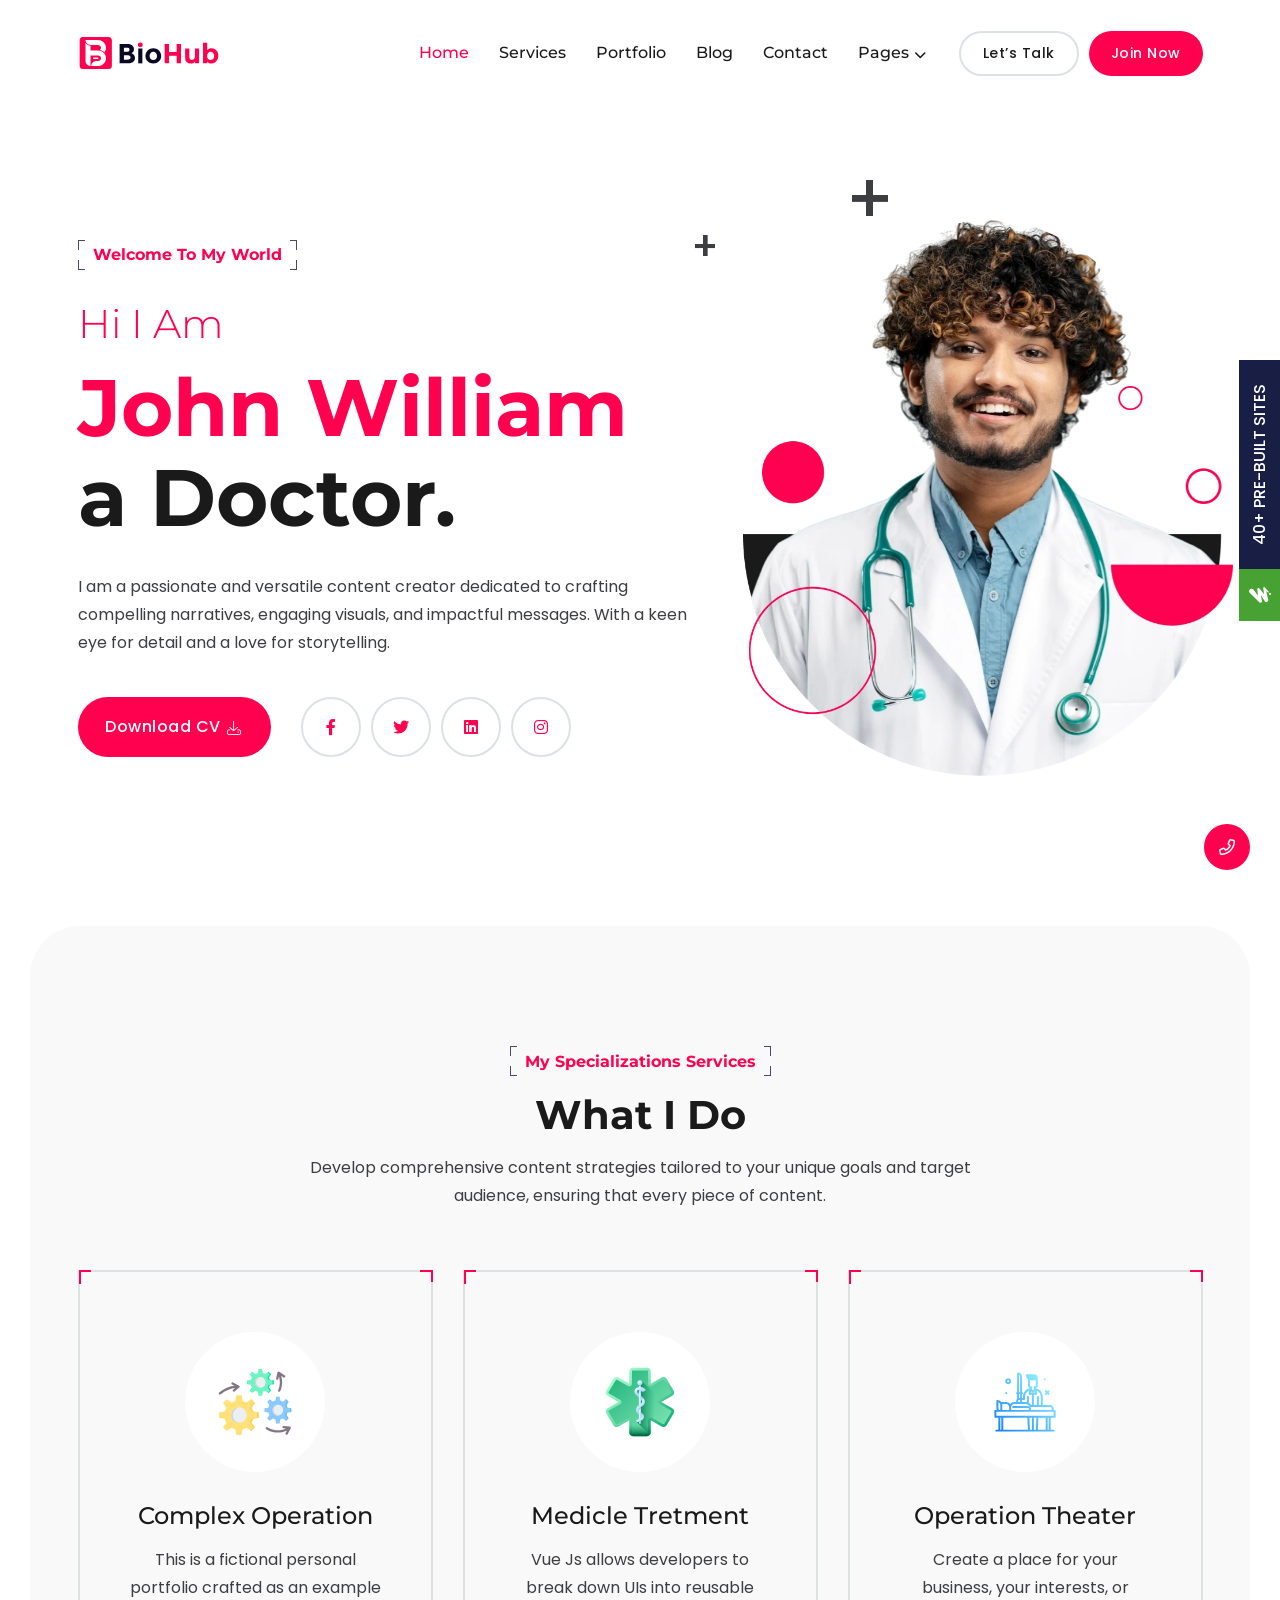
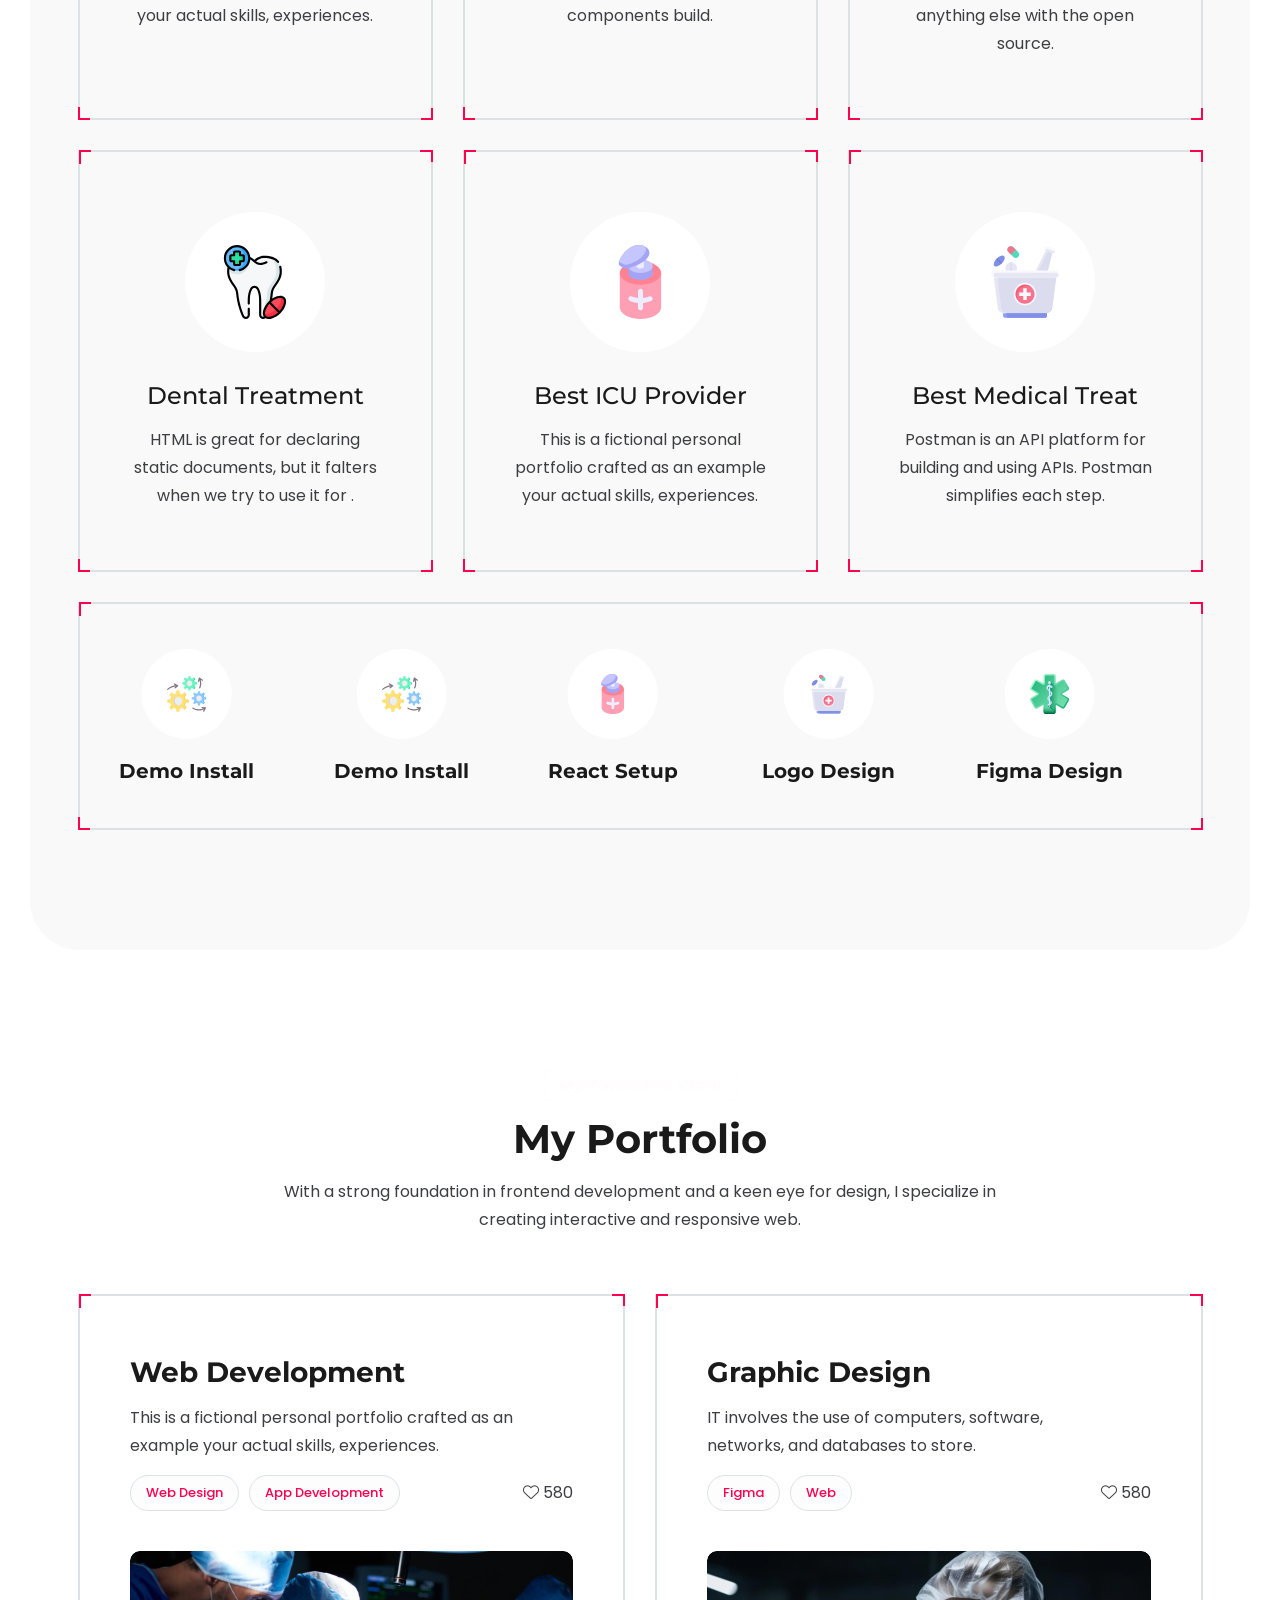
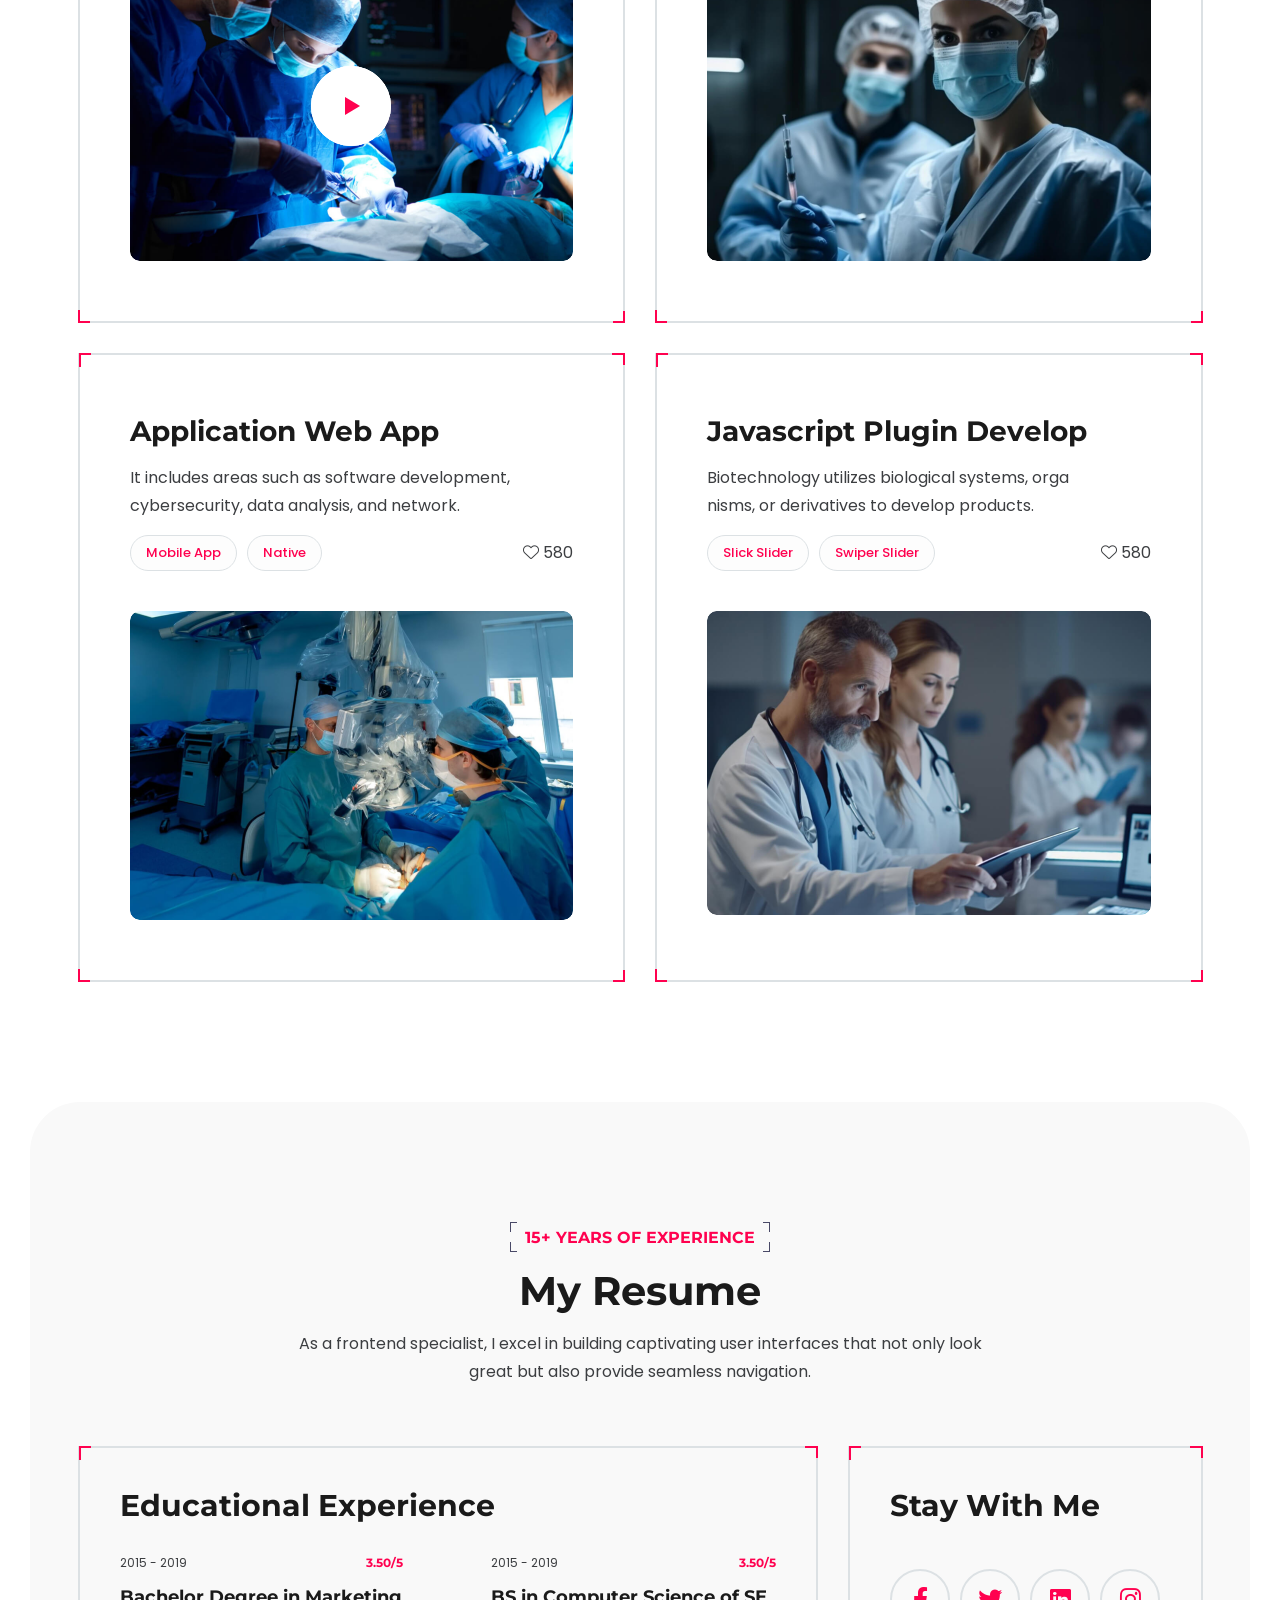
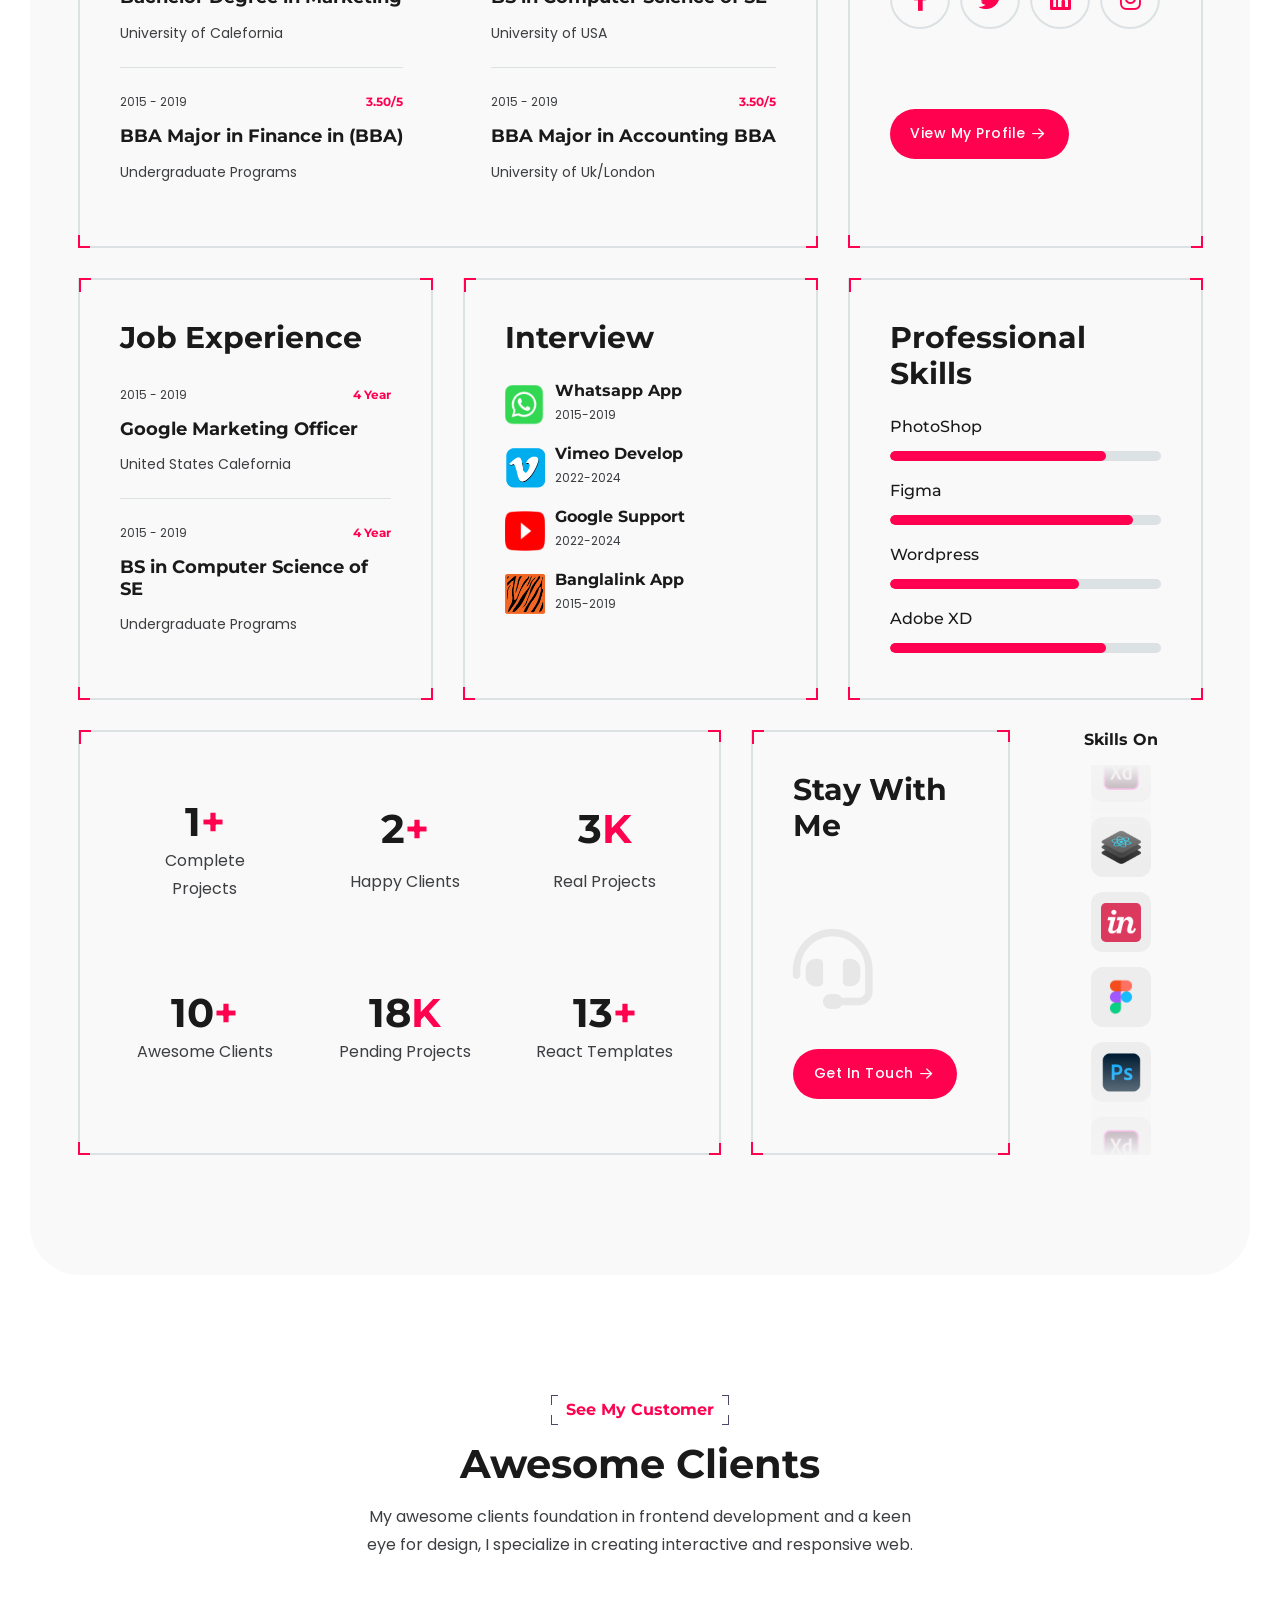
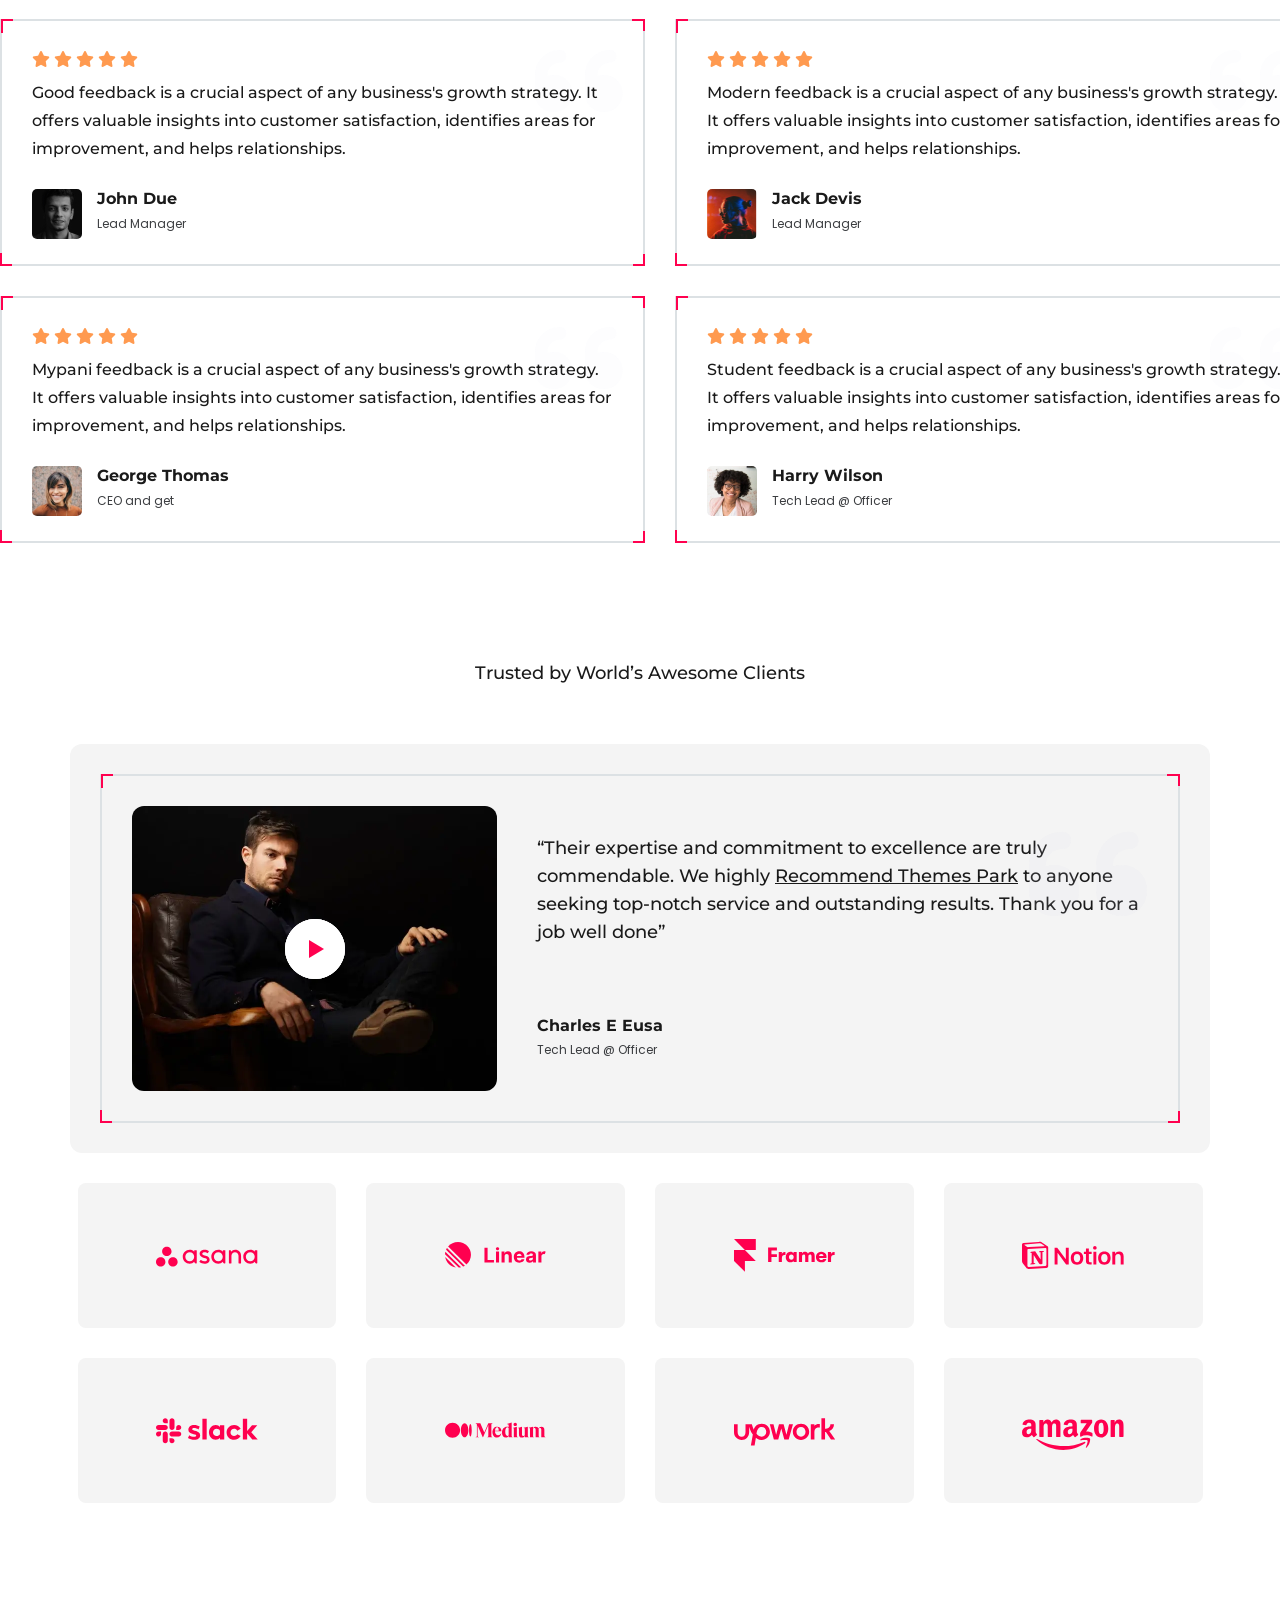
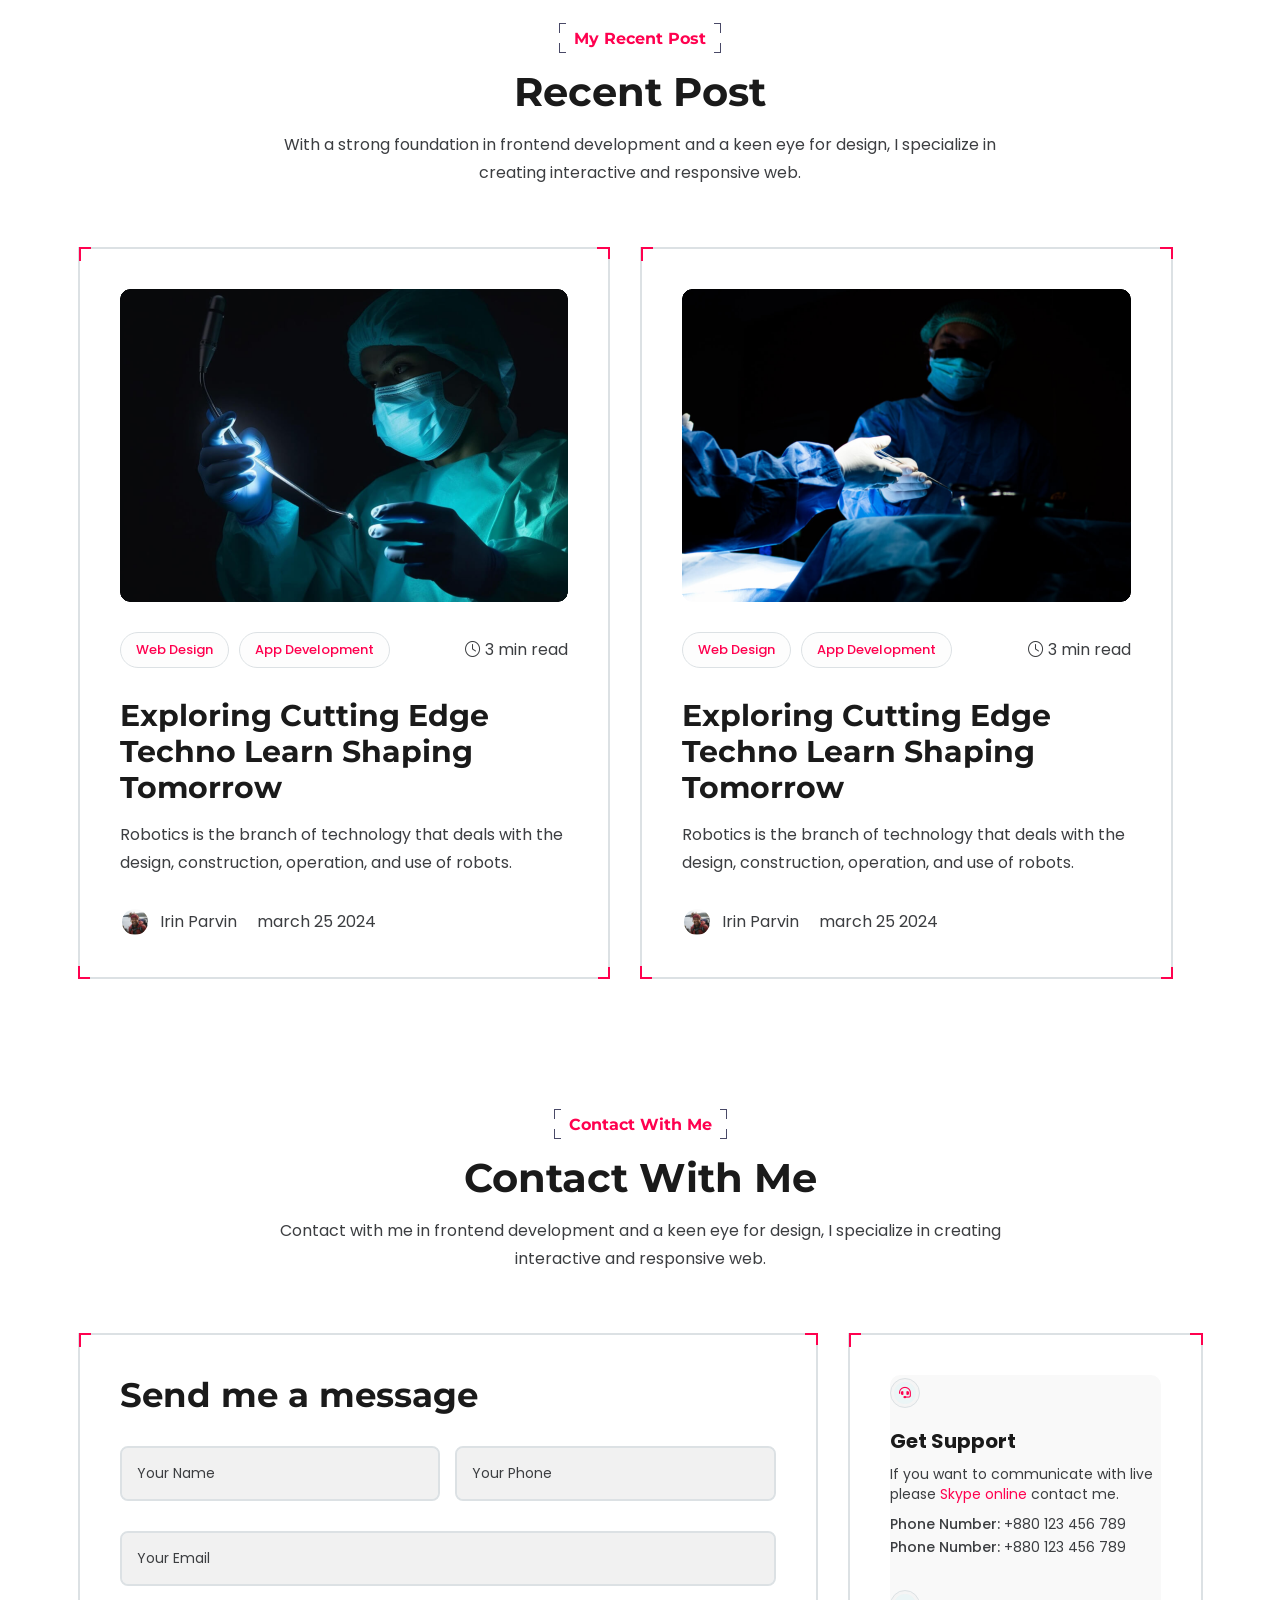
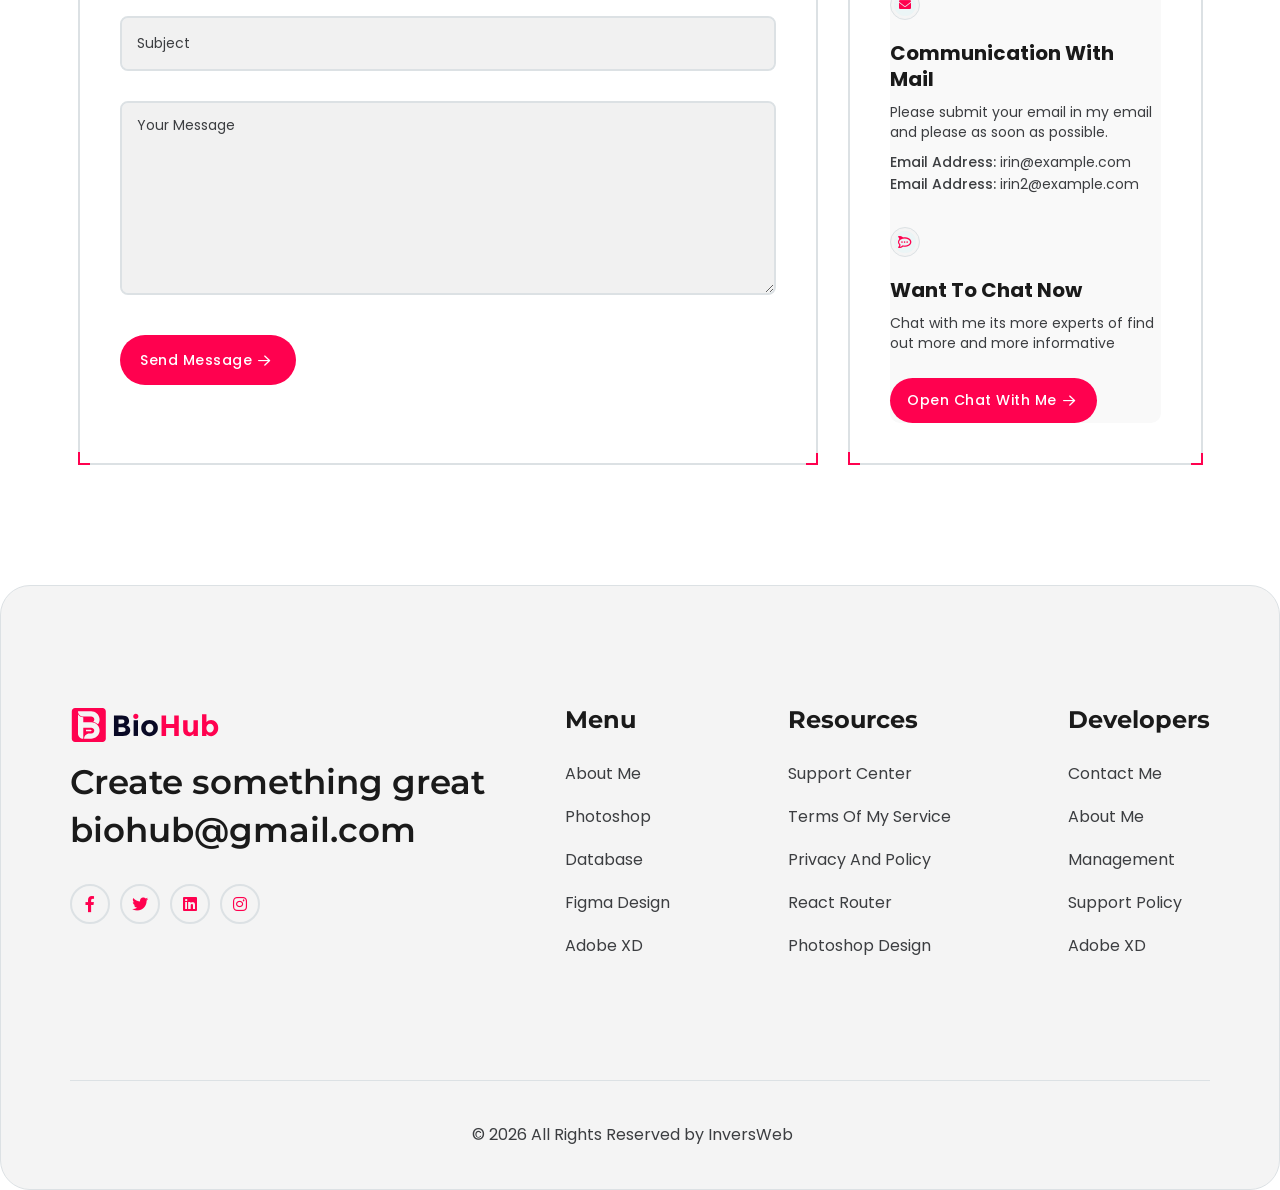
==== index.html @ 7e4d4d52 "first commit" ====
<!DOCTYPE html>
<html lang="en">

<head>
    <meta charset="UTF-8">
    <meta name="viewport" content="width=device-width, initial-scale=1.0">
    <meta name="theme-style-mode" content="1">

    <title>Home Doctor || Biohub Personal Portfolio</title>
    <!-- Favicon -->
    <link rel="shortcut icon" type="image/x-icon" href="assets/images/favicon.png">
    <!-- CSS ============================================ -->
    <link rel="preload" href="assets/css/vendor/bootstrap.css" as="style" onload="this.rel='stylesheet'">
    <link rel="preload" href="assets/css/vendor/animation.css" as="style" onload="this.rel='stylesheet'">
    <link rel="preload" href="assets/css/plugins/fontawesome.css" as="style" onload="this.rel='stylesheet'">
    <link rel="preload" href="assets/css/plugins/lightbox.css" as="style" onload="this.rel='stylesheet'">
    <link rel="preload" href="assets/css/plugins/box-video.css" as="style" onload="this.rel='stylesheet'">
    <link rel="preload" href="assets/css/plugins/magnific-popup.css" as="style" onload="this.rel='stylesheet'">
    <link rel="preload" href="assets/css/plugins/swiper.css" as="style" onload="this.rel='stylesheet'">
    <link rel="preload" href="assets/css/vendor/spacing.css" as="style" onload="this.rel='stylesheet'">
    <!-- custom css -->
    <link rel="stylesheet" href="assets/css/style.css">
</head>

<body class="home-main demo-doctor primary-light">

    <!-- Preloader Start -->
    <div class="inversweb-preloader is-loading">
        <div class="inversweb-preloader-inner">
            <div class="inversweb-preloader-ball-wrap">
                <div class="inversweb-preloader-ball-inner-wrap">
                    <div class="inversweb-preloader-ball-inner">
                        <div class="inversweb-preloader-ball"></div>
                    </div>
                    <div class="inversweb-preloader-ball-shadow"></div>
                </div>
                <div id="inversweb-weave-anim" class="inversweb-preloader-text">Loading...</div>
            </div>
        </div>
        <div class="inversweb-preloader-overlay"></div>
    </div>
    <!-- Preloader end -->

    <!-- Start Header Area -->
    <header class="tmp-header-area header-one header-defalut-spacing header--sticky header--transparent">
        <div class="container">
            <div class="row">
                <div class="col-lg-12">
                    <div class="header-content">
                        <div class="logo">
                            <a href="index.html">
                                <img class="logo-dark" src="assets/images/logo/logo-red-dark.svg" alt="logo">
                                <img class="logo-white" src="assets/images/logo/main-logo.svg" alt="logo">
                            </a>
                        </div>
                        <div class="tmp-header-right">
                            <nav class="tmp-mainmenu-nav d-none d-xl-block tmp-on-hover-animation">
                                <nav class="navbar-example2 onepagenav">
                                    <ul class="tmp-mainmenu nav nav-pills">
                                        <li class="current"><a class="smoth-animation" href="#home">Home</a></li>
                                        <li><a class="smoth-animation" href="#service">Services</a></li>
                                        <li><a class="smoth-animation" href="#portfolio">Portfolio</a></li>
                                        <li><a class="smoth-animation" href="#blog">Blog</a></li>
                                        <li><a class="smoth-animation" href="#contact">Contact</a></li>
                                        <li class="has-dropdown">
                                            <a href="#" class="external">Pages</a>
                                            <ul class="submenu">
                                                <li><a href="about-light.html">About</a></li>
                                                <li><a href="service-light.html">Service</a></li>
                                                <li><a href="service-details-light.html">Service Details</a></li>
                                                <li><a href="portfolio-light.html">Portfolio</a></li>
                                                <li><a href="portfolio-details-light.html">Portfolio Details</a></li>
                                                <li><a href="blog-light.html">Blog</a></li>
                                                <li><a href="blog-details-light.html">Blog Details</a></li>
                                                <li><a href="contact-light.html">Contact</a></li>
                                            </ul>
                                        </li>
                                    </ul>
                                </nav>
                            </nav>
                            <div class="header-btn tmp-button-group d-flex align-items-center">
                                <a class="tmp-btn btn-border tmp-switch-btn btn-sm hover-transform-none radius-round d-none d-sm-block" href="contact-light.html">
                                    <span data-text="Let’s Talk">Let’s Talk</span>
                                </a>
                                <a class="tmp-btn tmp-switch-btn btn-sm hover-transform-none radius-round" href="contact-light.html">
                                    <span data-text="Join Now">Join Now</span>
                                </a>
                            </div>
                            <div class="tmp-side-collups-area d-block d-xl-none">
                                <button class="tmp-menu-bars humberger_menu_active"><i class="fa-regular fa-bars-staggered"></i></button>
                            </div>
                        </div>
                    </div>
                </div>
            </div>
        </div>
    </header>
    <!-- End Header Area -->
    <!-- Start Popup Mobile Menu  -->
    <div class="d-block d-xl-none">
        <div class="tmp-popup-mobile-menu">
            <div class="inner">
                <div class="header-top">
                    <div class="logo">
                        <a href="index.html" class="logo-area">
                            <img class="logo-dark" src="assets/images/logo/logo-red-dark.svg" alt="logo">
                            <img class="logo-white" src="assets/images/logo/main-logo.svg" alt="logo">
                        </a>
                    </div>

                    <div class="close-menu">
                        <button class="close-button tmp-round-action-btn">
                            <i class="fa-sharp fa-light fa-xmark"></i>
                        </button>
                    </div>
                </div>

                <ul class="tmp-mainmenu onepagenav-click">
                    <li><a class="smoth-animation" href="#home">Home</a></li>
                    <li><a class="smoth-animation" href="#service">Services</a></li>
                    <li><a class="smoth-animation" href="#portfolio">Portfolio</a></li>
                    <li><a class="smoth-animation" href="#resume">Resume</a></li>
                    <li><a class="smoth-animation" href="#pricing">Pricing</a></li>
                    <li><a class="smoth-animation" href="#blog">Blog</a></li>
                    <li><a class="smoth-animation" href="#contacts">Contact</a></li>
                </ul>

                <!-- social sharea area -->
                <div class="social-wrapper mt--40">
                    <span class="subtitle">find with me</span>
                    <div class="social-link">
                        <a href="#"><i class="fa-brands fa-instagram"></i></a>
                        <a href="#"><i class="fa-brands fa-linkedin-in"></i></a>
                        <a href="#"><i class="fa-brands fa-twitter"></i></a>
                        <a href="#"><i class="fa-brands fa-facebook-f"></i></a>
                    </div>
                </div>
                <!-- end -->

            </div>
        </div>
    </div>
    <!-- End Popup Mobile Menu  -->

    <!-- hero section -->
    <div class="banner-style-10" id="home">
        <div class="container">
            <div class="row align-items-center">
                <div class="col-lg-7 order-xl-1 order-lg-1 order-md-2 order-sm-2 order-2">
                    <div class="content">
                        <div class="flex-column tmp-scroll-trigger tmp-fade-in animation-order-1">
                            <div class="tmp-fsb fsb-2">
                                <div class="border-left"></div>
                                <div class="border-right"></div>
                                <h6 class="subtitle">
                                    Welcome To My World
                                </h6>
                            </div>
                        </div>
                        <h1 class="title mt-30 mb-30 tmp-scroll-trigger tmp-fade-in animation-order-2">
                            <span class="h2 d-block fw-light">Hi I Am</span>
                            <span class="d-block doc-primary">John William</span>
                            a Doctor.
                        </h1>
                        <p class="description tmp-scroll-trigger tmp-fade-in animation-order-3">
                            I am a passionate and versatile content creator dedicated to crafting compelling narratives, engaging visuals, and impactful messages. With a keen eye for detail and a love for storytelling.
                        </p>
                        <div class="d-flex align-items-center gap-5 mt-40 flex-wrap max-content" style="visibility: visible; animation-name: moveright;">
                            <a class="tmp-btn hover-icon-reverse radius-round tmp-scroll-trigger tmp-fade-in animation-order-4" href="#">
                                <span class="icon-reverse-wrapper">
                                    <span class="btn-text">Download  CV</span>
                                <span class="btn-icon"><i class="fa-light fa-download"></i></span>
                                <span class="btn-icon"><i class="fa-light fa-download"></i></span>
                                </span>
                            </a>
                            <div class="tmp-social-default tmp-scroll-trigger tmp-fade-in animation-order-5">
                                <a href="https://facebook.com" target="_blank" class="tmp-social-item" aria-label="facebook"><i class="fab fa-facebook-f"></i></a>
                                <a href="https://twitter.com" target="_blank" class="tmp-social-item" aria-label="twitter"><i class="fab fa-twitter"></i></a>
                                <a href="https://linkedin.com" target="_blank" class="tmp-social-item" aria-label="linkedin"><i class="fab fa-linkedin"></i></a>
                                <a href="https://instagram.com" target="_blank" class="tmp-social-item" aria-label="instagram"><i class="fab fa-instagram"></i></a>
                            </div>
                        </div>
                    </div>
                </div>

                <div class="col-lg-5 order-xl-2 order-lg-2 order-md-1 order-sm-1 order-1 mb_mdsm--30">
                    <div class="thumbnail-wrapper">
                        <div class="banner-icon-shape d-none d-lg-block">
                            <div class="plus-1">+</div>
                            <div class="plus-2">+</div>
                        </div>
                        <div class="thumbnail tmp-scroll-trigger tmp-zoom-in animation-order-1">
                            <img src="assets/images/doctor/banner-pink.webp" width="500" alt="">
                        </div>
                    </div>
                </div>
            </div>
        </div>
        <div class="shape">
            <div class="tmp-sbl">
                <img src="assets/images/doctor/banner-bg.svg" alt="">
            </div>
        </div>
    </div>
    <!-- hero section end -->


    <!-- service section -->
    <section class="tmp-section doctor-service tmp-section-padding" id="service">
        <div class="tmp-section-overlay"></div>
        <div class="container">
            <!-- Start Section Title  -->
            <div class="row justify-content-center">
                <div class="col-lg-12">
                    <div class="tmp-section-content mb--60 text-center">
                        <div class="tmp-fsb tmp-scroll-trigger tmp-fade-in animation-order-1">
                            <div class="border-left"></div>
                            <div class="border-right"></div>
                            <h2 class="h6 subtitle">My Specializations Services</h2>
                        </div>
                        <h2 class="tmp-section-title fw-bold mt-4 mb-4 tmp-scroll-trigger tmp-fade-in animation-order-2">What I Do</h2>
                        <p class="tmp-section-desc mx-auto tmp-scroll-trigger tmp-fade-in animation-order-3">Develop comprehensive content strategies tailored to your unique goals and target audience, ensuring that every piece of content.</p>
                    </div>
                </div>
            </div>
            <!-- End Section Title  -->
            <div class="row g-5">
                <div class="col-xl-4 col-lg-6 col-md-6 tmp-scroll-trigger tmp-fade-in animation-order-1">
                    <div class="service service-style-1 service-card tmp-four-side-border" data-bs-toggle="modal" data-bs-target="#exampleModalService">
                        <div class="inner">
                            <div class="tmp-left"></div>
                            <div class="tmp-right"></div>
                            <div class="tmp-bottom"></div>
                            <div class="tmp-bottom-right"></div>
                            <div class="card-body">
                                <div class="tmp-card-icon">
                                    <img src="assets/images/icons/service/d1.svg" alt="Complex Operation">
                                </div>
                                <h3 class="h4 tmp-card-title">
                                    <a href="javascript:void(0)" aria-label="Complex Operation">Complex Operation</a>
                                </h3>
                                <p class="tmp-card-desc">This is a fictional personal portfolio crafted as an example your actual skills, experiences.</p>
                            </div>
                        </div>
                    </div>
                </div>

                <div class="col-xl-4 col-lg-6 col-md-6 tmp-scroll-trigger tmp-fade-in animation-order-2">
                    <div class="service service-style-1 service-card tmp-four-side-border" data-bs-toggle="modal" data-bs-target="#exampleModalService">
                        <div class="inner">
                            <div class="tmp-left"></div>
                            <div class="tmp-right"></div>
                            <div class="tmp-bottom"></div>
                            <div class="tmp-bottom-right"></div>
                            <div class="card-body">
                                <div class="tmp-card-icon">
                                    <img src="assets/images/icons/service/d2.svg" alt="Medicle Tretment">
                                </div>
                                <h3 class="h4 tmp-card-title">
                                    <a href="javascript:void(0)" aria-label="Medicle Tretment">Medicle Tretment</a>
                                </h3>
                                <p class="tmp-card-desc"> Vue Js allows developers to break down UIs into reusable components build.</p>
                            </div>
                        </div>
                    </div>
                </div>
                <div class="col-xl-4 col-lg-6 col-md-6 tmp-scroll-trigger tmp-fade-in animation-order-3">
                    <div class="service service-style-1 service-card tmp-four-side-border" data-bs-toggle="modal" data-bs-target="#exampleModalService">
                        <div class="inner">
                            <div class="tmp-left"></div>
                            <div class="tmp-right"></div>
                            <div class="tmp-bottom"></div>
                            <div class="tmp-bottom-right"></div>
                            <div class="card-body">
                                <div class="tmp-card-icon">
                                    <img src="assets/images/icons/service/d3.svg" alt="Operation Theater">
                                </div>
                                <h3 class="h4 tmp-card-title">
                                    <a href="javascript:void(0)" aria-label="Operation Theater">Operation Theater</a>
                                </h3>
                                <p class="tmp-card-desc">Create a place for your business, your interests, or anything else with the open source.</p>
                            </div>
                        </div>
                    </div>
                </div>
                <div class="col-xl-4 col-lg-6 col-md-6 tmp-scroll-trigger tmp-fade-in animation-order-4">
                    <div class="service service-style-1 service-card tmp-four-side-border" data-bs-toggle="modal" data-bs-target="#exampleModalService">
                        <div class="inner">
                            <div class="tmp-left"></div>
                            <div class="tmp-right"></div>
                            <div class="tmp-bottom"></div>
                            <div class="tmp-bottom-right"></div>
                            <div class="card-body">
                                <div class="tmp-card-icon">
                                    <img src="assets/images/icons/service/d4.svg" alt="Dental Treatment">
                                </div>
                                <h3 class="h4 tmp-card-title">
                                    <a href="javascript:void(0)" aria-label="Dental Treatment">Dental Treatment</a>
                                </h3>
                                <p class="tmp-card-desc">HTML is great for declaring static documents, but it falters when we try to use it for .</p>
                            </div>
                        </div>
                    </div>
                </div>
                <div class="col-xl-4 col-lg-6 col-md-6 tmp-scroll-trigger tmp-fade-in animation-order-5">
                    <div class="service service-style-1 service-card tmp-four-side-border" data-bs-toggle="modal" data-bs-target="#exampleModalService">
                        <div class="inner">
                            <div class="tmp-left"></div>
                            <div class="tmp-right"></div>
                            <div class="tmp-bottom"></div>
                            <div class="tmp-bottom-right"></div>
                            <div class="card-body">
                                <div class="tmp-card-icon">
                                    <img src="assets/images/icons/service/d5.svg" alt="Best ICU Provider">
                                </div>
                                <h3 class="h4 tmp-card-title">
                                    <a href="javascript:void(0)" aria-label="Best ICU Provider">Best ICU Provider</a>
                                </h3>
                                <p class="tmp-card-desc">This is a fictional personal portfolio crafted as an example your actual skills, experiences.</p>
                            </div>
                        </div>
                    </div>
                </div>
                <div class="col-xl-4 col-lg-6 col-md-6 tmp-scroll-trigger tmp-fade-in animation-order-6">
                    <div class="service service-style-1 service-card tmp-four-side-border" data-bs-toggle="modal" data-bs-target="#exampleModalService">
                        <div class="inner">
                            <div class="tmp-left"></div>
                            <div class="tmp-right"></div>
                            <div class="tmp-bottom"></div>
                            <div class="tmp-bottom-right"></div>
                            <div class="card-body">
                                <div class="tmp-card-icon">
                                    <img src="assets/images/icons/service/d6.svg" alt="Best Medical Treat">
                                </div>
                                <h3 class="h4 tmp-card-title">
                                    <a href="javascript:void(0)" aria-label="Best Medical Treat">Best Medical Treat</a>
                                </h3>
                                <p class="tmp-card-desc">Postman is an API platform for building and using APIs. Postman simplifies each step.</p>
                            </div>
                        </div>
                    </div>
                </div>
            </div>
            <div class="row">
                <div class="col-lg-12 mt-5">
                    <div class="service-style-1 service-slider tmp-four-side-border">
                        <div class="tmp-left"></div>
                        <div class="tmp-right"></div>
                        <div class="tmp-bottom"></div>
                        <div class="tmp-bottom-right"></div>
                        <div class="card-body">
                            <div class="tmp-service-slider overflow-hidden">
                                <div class="swiper-wrapper slide-transtion">
                                    <!-- single slide -->
                                    <div class="swiper-slide">
                                        <div class="tmp-small-card">
                                            <div class="tmp-small-card-icon">
                                                <img src="assets/images/doctor/slider/1.svg" alt="personal portfolio image">
                                            </div>
                                            <h3 class="h5 tmp-small-card-title">Demo Install</h3>
                                        </div>
                                    </div>
                                    <!-- single slide end -->
                                    <!-- single slide -->
                                    <div class="swiper-slide">
                                        <div class="tmp-small-card">
                                            <div class="tmp-small-card-icon">
                                                <img src="assets/images/doctor/slider/2.svg" alt="personal portfolio image">
                                            </div>
                                            <h3 class="h5 tmp-small-card-title">React Setup</h3>
                                        </div>
                                    </div>
                                    <!-- single slide end -->
                                    <!-- single slide -->
                                    <div class="swiper-slide">
                                        <div class="tmp-small-card">
                                            <div class="tmp-small-card-icon">
                                                <img src="assets/images/doctor/slider/3.svg" alt="personal portfolio image">
                                            </div>
                                            <h3 class="h5 tmp-small-card-title">Logo Design</h3>
                                        </div>
                                    </div>
                                    <!-- single slide end -->
                                    <!-- single slide -->
                                    <div class="swiper-slide">
                                        <div class="tmp-small-card">
                                            <div class="tmp-small-card-icon">
                                                <img src="assets/images/doctor/slider/4.svg" alt="personal portfolio image">
                                            </div>
                                            <h3 class="h5 tmp-small-card-title">Figma Design</h3>
                                        </div>
                                    </div>
                                    <!-- single slide end -->
                                    <!-- single slide -->
                                    <div class="swiper-slide">
                                        <div class="tmp-small-card">
                                            <div class="tmp-small-card-icon">
                                                <img src="assets/images/doctor/slider/5.svg" alt="personal portfolio image">
                                            </div>
                                            <h3 class="h5 tmp-small-card-title">XD Design</h3>
                                        </div>
                                    </div>
                                    <!-- single slide end -->
                                    <!-- single slide -->
                                    <div class="swiper-slide">
                                        <div class="tmp-small-card">
                                            <div class="tmp-small-card-icon">
                                                <img src="assets/images/doctor/slider/6.svg" alt="personal portfolio image">
                                            </div>
                                            <h3 class="h5 tmp-small-card-title">Painting</h3>
                                        </div>
                                    </div>
                                    <!-- single slide end -->
                                    <!-- single slide -->
                                    <div class="swiper-slide">
                                        <div class="tmp-small-card">
                                            <div class="tmp-small-card-icon">
                                                <img src="assets/images/doctor/slider/7.svg" alt="personal portfolio image">
                                            </div>
                                            <h3 class="h5 tmp-small-card-title">React Ready</h3>
                                        </div>
                                    </div>
                                    <!-- single slide end -->
                                    <!-- single slide -->
                                    <div class="swiper-slide">
                                        <div class="tmp-small-card">
                                            <div class="tmp-small-card-icon">
                                                <img src="assets/images/doctor/slider/1.svg" alt="personal portfolio image">
                                            </div>
                                            <h3 class="h5 tmp-small-card-title">Demo Install</h3>
                                        </div>
                                    </div>
                                    <!-- single slide end -->
                                    <!-- single slide -->
                                    <div class="swiper-slide">
                                        <div class="tmp-small-card">
                                            <div class="tmp-small-card-icon">
                                                <img src="assets/images/doctor/slider/1.svg" alt="personal portfolio image">
                                            </div>
                                            <h3 class="h5 tmp-small-card-title">Demo Install</h3>
                                        </div>
                                    </div>
                                    <!-- single slide end -->
                                    <!-- single slide -->
                                    <div class="swiper-slide">
                                        <div class="tmp-small-card">
                                            <div class="tmp-small-card-icon">
                                                <img src="assets/images/doctor/slider/2.svg" alt="personal portfolio image">
                                            </div>
                                            <h3 class="h5 tmp-small-card-title">React Setup</h3>
                                        </div>
                                    </div>
                                    <!-- single slide end -->
                                    <!-- single slide -->
                                    <div class="swiper-slide">
                                        <div class="tmp-small-card">
                                            <div class="tmp-small-card-icon">
                                                <img src="assets/images/doctor/slider/3.svg" alt="personal portfolio image">
                                            </div>
                                            <h3 class="h5 tmp-small-card-title">Logo Design</h3>
                                        </div>
                                    </div>
                                    <!-- single slide end -->
                                    <!-- single slide -->
                                    <div class="swiper-slide">
                                        <div class="tmp-small-card">
                                            <div class="tmp-small-card-icon">
                                                <img src="assets/images/doctor/slider/4.svg" alt="personal portfolio image">
                                            </div>
                                            <h3 class="h5 tmp-small-card-title">Figma Design</h3>
                                        </div>
                                    </div>
                                    <!-- single slide end -->
                                    <!-- single slide -->
                                    <div class="swiper-slide">
                                        <div class="tmp-small-card">
                                            <div class="tmp-small-card-icon">
                                                <img src="assets/images/doctor/slider/5.svg" alt="personal portfolio image">
                                            </div>
                                            <h3 class="h5 tmp-small-card-title">XD Design</h3>
                                        </div>
                                    </div>
                                    <!-- single slide end -->
                                    <!-- single slide -->
                                    <div class="swiper-slide">
                                        <div class="tmp-small-card">
                                            <div class="tmp-small-card-icon">
                                                <img src="assets/images/doctor/slider/6.svg" alt="personal portfolio image">
                                            </div>
                                            <h3 class="h5 tmp-small-card-title">Painting</h3>
                                        </div>
                                    </div>
                                    <!-- single slide end -->
                                    <!-- single slide -->
                                    <div class="swiper-slide">
                                        <div class="tmp-small-card">
                                            <div class="tmp-small-card-icon">
                                                <img src="assets/images/doctor/slider/7.svg" alt="personal portfolio image">
                                            </div>
                                            <h3 class="h5 tmp-small-card-title">React Ready</h3>
                                        </div>
                                    </div>
                                    <!-- single slide end -->
                                    <!-- single slide -->
                                    <div class="swiper-slide">
                                        <div class="tmp-small-card">
                                            <div class="tmp-small-card-icon">
                                                <img src="assets/images/doctor/slider/1.svg" alt="personal portfolio image">
                                            </div>
                                            <h3 class="h5 tmp-small-card-title">Demo Install</h3>
                                        </div>
                                    </div>
                                    <!-- single slide end -->
                                </div>
                            </div>
                        </div>
                    </div>
                </div>
            </div>
        </div>
    </section>
    <!-- service section end -->

    <!-- work section -->
    <section class="tmp-section tmp-section-padding is-doctor" id="portfolio">
        <div class="container">

            <!-- Start Section Title  -->
            <div class="row justify-content-center">
                <div class="col-lg-12">
                    <div class="tmp-section-content mb--60 text-center">
                        <div class="tmp-fsb tmp-scroll-trigger tmp-fade-in animation-order-1">
                            <div class="border-left"></div>
                            <div class="border-right"></div>
                            <h2 class="h6 subtitle">My Awesome Work</h2>
                        </div>
                        <h2 class="tmp-section-title fw-bold mt-4 mb-4 tmp-scroll-trigger tmp-fade-in animation-order-2">My Portfolio</h2>
                        <p class="tmp-section-desc mx-auto tmp-scroll-trigger tmp-fade-in animation-order-3">With a strong foundation in frontend development and a keen eye for design, I specialize in creating interactive and responsive web.</p>
                    </div>
                </div>
            </div>
            <!-- End Section Title  -->

            <div class="row g-5 invers-arrange-container">
                <div class="col-lg-6 invers-arrange-item">
                    <div class="portfolio-style-1 inv-hover-item tmp-four-side-border color-border-shape-secondary" data-bs-toggle="modal" data-bs-target="#exampleModalService">
                        <div class="tmp-left"></div>
                        <div class="tmp-right"></div>
                        <div class="tmp-bottom"></div>
                        <div class="tmp-bottom-right"></div>
                        <div class="content">
                            <div class="inner-content">
                                <h3 class="h4 title">
                                    <a href="javascript:void(0)" aria-label="title">Web Development</a>
                                </h3>
                                <p class="description">This is a fictional personal portfolio crafted as an example your actual skills, experiences.</p>
                            </div>

                            <div class="d-flex flex-wrap justify-content-between align-items-center mt-4 mb-40 gap-4">
                                <div class="d-flex gap-3 flex-wrap">
                                    <a href="javascript:void(0)" aria-label="Web Design" class="tmp-badge-cat">Web Design</a>
                                    <a href="javascript:void(0)" aria-label="App Development" class="tmp-badge-cat cat-two">App Development</a>
                                </div>
                                <div class="content">
                                    <span class="tmp-blog-time"><i class="fa-light fa-heart"></i> 580</span>
                                </div>
                            </div>

                            <div class="tmp-work-thumb">
                                <a href="javascript:void(0)">
                                    <figure class="thumbnail inv-hover-img" data-displacement="assets/images/main/stripe.webp" data-intensity="0.2" data-speedin="1" data-speedout="1">
                                        <img height="390" width="565" src="assets/images/doctor/portfolio/1.jpg" alt="">
                                    </figure>
                                </a>
                                <a class="rounded-player-2 popup-video position-center with-animation btn-white-color" href="https://www.youtube.com/watch?v=pQpFebyALV0">
                                    <span class="play-icon"></span>
                                </a>
                            </div>
                        </div>
                    </div>
                </div>
                <div class="col-lg-6 invers-arrange-item">
                    <div class="portfolio-style-1 inv-hover-item tmp-four-side-border color-border-shape-secondary" data-bs-toggle="modal" data-bs-target="#exampleModalService">
                        <div class="tmp-left"></div>
                        <div class="tmp-right"></div>
                        <div class="tmp-bottom"></div>
                        <div class="tmp-bottom-right"></div>
                        <div class="content">
                            <div class="inner-content">
                                <h3 class="h4 title">
                                    <a href="javascript:void(0)" aria-label="title">Graphic Design</a>
                                </h3>
                                <p class="description">IT involves the use of computers, software, networks, and databases to store.</p>
                            </div>
                            <div class="d-flex flex-wrap justify-content-between align-items-center mt-4 mb-40 gap-4">
                                <div class="d-flex gap-3 flex-wrap">
                                    <a href="javascript:void(0)" aria-label="Web Design" class="tmp-badge-cat">Figma</a>
                                    <a href="javascript:void(0)" aria-label="App Development" class="tmp-badge-cat cat-two">Web</a>
                                </div>
                                <div class="content">
                                    <span class="tmp-blog-time"><i class="fa-light fa-heart"></i> 580</span>
                                </div>
                            </div>

                            <div class="tmp-work-thumb">
                                <a href="javascript:void(0)">
                                    <figure class="thumbnail inv-hover-img" data-displacement="assets/images/main/stripe.webp" data-intensity="0.2" data-speedin="1" data-speedout="1">
                                        <img height="390" width="565" src="assets/images/doctor/portfolio/2.jpg" alt="">
                                    </figure>
                                </a>
                            </div>
                        </div>
                    </div>
                </div>
                <div class="col-lg-6 invers-arrange-item">
                    <div class="portfolio-style-1 inv-hover-item tmp-four-side-border color-border-shape-secondary" data-bs-toggle="modal" data-bs-target="#exampleModalService">
                        <div class="tmp-left"></div>
                        <div class="tmp-right"></div>
                        <div class="tmp-bottom"></div>
                        <div class="tmp-bottom-right"></div>
                        <div class="content">
                            <div class="inner-content">
                                <h3 class="h4 title">
                                    <a href="javascript:void(0)" aria-label="title">Application Web App</a>
                                </h3>
                                <p class="description">It includes areas such as software development, cybersecurity, data analysis, and network.</p>
                            </div>
                            <div class="d-flex flex-wrap justify-content-between align-items-center mt-4 mb-40 gap-4">
                                <div class="d-flex gap-3 flex-wrap">
                                    <a href="javascript:void(0)" aria-label="Web Design" class="tmp-badge-cat">Mobile App</a>
                                    <a href="javascript:void(0)" aria-label="App Development" class="tmp-badge-cat cat-two">Native</a>
                                </div>
                                <div class="content">
                                    <span class="tmp-blog-time"><i class="fa-light fa-heart"></i> 580</span>
                                </div>
                            </div>

                            <div class="tmp-work-thumb">
                                <a href="javascript:void(0)">
                                    <figure class="thumbnail inv-hover-img" data-displacement="assets/images/main/stripe.webp" data-intensity="0.2" data-speedin="1" data-speedout="1">
                                        <img height="390" width="565" src="assets/images/doctor/portfolio/3.jpg" alt="">
                                    </figure>
                                </a>
                            </div>
                        </div>
                    </div>
                </div>
                <div class="col-lg-6 invers-arrange-item">
                    <div class="portfolio-style-1 inv-hover-item tmp-four-side-border color-border-shape-secondary" data-bs-toggle="modal" data-bs-target="#exampleModalService">
                        <div class="tmp-left"></div>
                        <div class="tmp-right"></div>
                        <div class="tmp-bottom"></div>
                        <div class="tmp-bottom-right"></div>
                        <div class="content">
                            <div class="inner-content">
                                <h3 class="h4 title">
                                    <a href="javascript:void(0)" aria-label="title">Javascript Plugin Develop</a>
                                </h3>
                                <p class="description">Biotechnology utilizes biological systems, orga nisms, or derivatives to develop products.</p>
                            </div>
                            <div class="d-flex flex-wrap justify-content-between align-items-center mt-4 mb-40 gap-4">
                                <div class="d-flex gap-3 flex-wrap">
                                    <a href="javascript:void(0)" aria-label="Web Design" class="tmp-badge-cat">Slick Slider</a>
                                    <a href="javascript:void(0)" aria-label="App Development" class="tmp-badge-cat cat-two">Swiper Slider</a>
                                </div>
                                <div class="content">
                                    <span class="tmp-blog-time"><i class="fa-light fa-heart"></i> 580</span>
                                </div>
                            </div>

                            <div class="tmp-work-thumb">
                                <a href="javascript:void(0)">
                                    <figure class="thumbnail inv-hover-img" data-displacement="assets/images/main/stripe.webp" data-intensity="0.2" data-speedin="1" data-speedout="1">
                                        <img height="390" width="565" src="assets/images/doctor/portfolio/4.jpg" alt="">
                                    </figure>
                                </a>
                            </div>
                        </div>
                    </div>
                </div>
            </div>
        </div>
    </section>
    <!-- work section end -->

    <!-- resume section -->
    <section class="tmp-section tmp-section-padding main-resume is-doctor" id="resume">
        <div class="container">
            <!-- Start Section Title  -->
            <div class="row justify-content-center">
                <div class="col-lg-12">
                    <div class="tmp-section-content mb--60 text-center">
                        <div class="tmp-fsb tmp-scroll-trigger tmp-fade-in animation-order-1">
                            <div class="border-left"></div>
                            <div class="border-right"></div>
                            <h2 class="h6 subtitle">15+ YEARS OF EXPERIENCE</h2>
                        </div>
                        <h2 class="tmp-section-title fw-bold mt-4 mb-4 tmp-scroll-trigger tmp-fade-in animation-order-2">My Resume</h2>
                        <p class="tmp-section-desc mx-auto tmp-scroll-trigger tmp-fade-in animation-order-3">As a frontend specialist, I excel in building captivating user interfaces that not only look great but also provide seamless navigation.</p>
                    </div>
                </div>
            </div>
            <!-- End Section Title  -->
            <div class="row g-5">
                <div class="col-xl-8 col-lg-12 tmp-scroll-trigger tmp-fade-in animation-order-1">
                    <div class="resume-style-1 tmp-four-side-border border-gap-40">
                        <div class="tmp-left"></div>
                        <div class="tmp-right"></div>
                        <div class="tmp-bottom"></div>
                        <div class="tmp-bottom-right"></div>
                        <div class="tmp-skill-full-inner">
                            <h3 class="main-title">Educational Experience</h3>
                            <div class="row row-cols-md-2 row-cols-sm-1 justify-content-between tmp-resume">
                                <div class="content">
                                    <div class="tmp-skill-single position-relative">
                                        <div class="time-and-grade">
                                            <span class="time">2015 - 2019</span>
                                            <span class="skill-grade">3.50/5</span>
                                        </div>
                                        <h4 class="title h5"><a href="#">Bachelor Degree in Marketing</a></h4>
                                        <p class="subtitle">University of Calefornia</p>
                                    </div>

                                    <div class="tmp-skill-single position-relative">
                                        <div class="time-and-grade">
                                            <span class="time">2015 - 2019</span>
                                            <span class="skill-grade">3.50/5</span>
                                        </div>
                                        <h4 class="title h5"><a href="#">BBA Major in Finance in (BBA)</a></h4>
                                        <p class="subtitle">Undergraduate Programs</p>
                                    </div>
                                </div>
                                <div class="content">
                                    <div class="tmp-skill-single position-relative">
                                        <div class="time-and-grade">
                                            <span class="time">2015 - 2019</span>
                                            <span class="skill-grade">3.50/5</span>
                                        </div>
                                        <h4 class="title h5"><a href="#">BS in Computer Science of SE</a></h4>
                                        <p class="subtitle">University of USA</p>
                                    </div>

                                    <div class="tmp-skill-single position-relative">
                                        <div class="time-and-grade">
                                            <span class="time">2015 - 2019</span>
                                            <span class="skill-grade">3.50/5</span>
                                        </div>
                                        <h4 class="title h5"><a href="#">BBA Major in Accounting BBA</a></h4>
                                        <p class="subtitle">University of Uk/London</p>
                                    </div>
                                </div>

                            </div>
                        </div>
                    </div>
                </div>

                <div class="col-xl-4 col-lg-6 tmp-scroll-trigger tmp-fade-in animation-order-2">
                    <div class="resume-style-1 tmp-four-side-border border-gap-40">
                        <div class="tmp-left"></div>
                        <div class="tmp-right"></div>
                        <div class="tmp-bottom"></div>
                        <div class="tmp-bottom-right"></div>
                        <div class="resume-inner-content">
                            <h3 class="main-title text-start">Stay With Me</h3>
                            <div class="tmp-social-default large-icon mt--40">
                                <a href="https://facebook.com" target="_blank" class="tmp-social-item" aria-label="facebook"><i
                            class="fab fa-facebook-f"></i></a>
                                <a href="https://twitter.com" target="_blank" class="tmp-social-item" aria-label="twitter"><i
                            class="fab fa-twitter"></i></a>
                                <a href="https://linkedin.com" target="_blank" class="tmp-social-item" aria-label="linkedin"><i
                            class="fab fa-linkedin"></i></a>
                                <a href="https://instagram.com" target="_blank" class="tmp-social-item" aria-label="instagram"><i
                            class="fab fa-instagram"></i></a>
                            </div>
                            <div class="view-btn mt-80">
                                <a class="tmp-btn hover-icon-reverse radius-round btn-md" href="#">
                                    <span class="icon-reverse-wrapper">
                                <span class="btn-text">View My Profile</span>
                                    <span class="btn-icon"><i class="fa-sharp fa-regular fa-arrow-right"></i></span>
                                    <span class="btn-icon"><i class="fa-sharp fa-regular fa-arrow-right"></i></span>
                                    </span>
                                </a>
                            </div>

                        </div>
                    </div>
                </div>

                <div class="col-lg-6 col-xl-4 tmp-scroll-trigger tmp-fade-in animation-order-3">
                    <div class="resume-style-1 tmp-four-side-border border-gap-40">
                        <div class="tmp-left"></div>
                        <div class="tmp-right"></div>
                        <div class="tmp-bottom"></div>
                        <div class="tmp-bottom-right"></div>

                        <div class="resume-inner-content text-start">
                            <div class="tmp-skill-full-inner">
                                <h3 class="main-title">Job Experience</h3>
                                <div class="row tmp-resume">
                                    <div class="content">
                                        <div class="tmp-skill-single position-relative">
                                            <div class="time-and-grade">
                                                <span class="time">2015 - 2019</span>
                                                <span class="skill-grade">4 Year</span>
                                            </div>
                                            <h4 class="title h5"><a href="#">Google Marketing Officer</a></h4>
                                            <p class="subtitle">United States Calefornia</p>
                                        </div>

                                        <div class="tmp-skill-single position-relative">
                                            <div class="time-and-grade">
                                                <span class="time">2015 - 2019</span>
                                                <span class="skill-grade">4 Year</span>
                                            </div>
                                            <h4 class="title h5"><a href="#">BS in Computer Science of SE</a> </h4>
                                            <p class="subtitle">Undergraduate Programs</p>
                                        </div>
                                    </div>
                                </div>
                            </div>
                        </div>
                    </div>
                </div>

                <div class="col-lg-6 col-xl-4 col-xxl-3 tmp-scroll-trigger tmp-fade-in animation-order-4">
                    <div class="resume-style-1 tmp-four-side-border border-gap-40">
                        <div class="tmp-left"></div>
                        <div class="tmp-right"></div>
                        <div class="tmp-bottom"></div>
                        <div class="tmp-bottom-right"></div>
                        <div class="resume-inner-content text-start">
                            <div class="tmp-skill-full-inner">
                                <h3 class="main-title">Interview</h3>
                                <div class="row tmp-interview flex-column gap-4">

                                    <!-- single interview -->
                                    <div class="d-flex gap-3 align-items-center">
                                        <div class="tmp-ivi">
                                            <img src="assets/images/main/interview/1.svg" alt="">
                                        </div>
                                        <div class="tmp-ivi-content">
                                            <h4 class="h6 tmp-ivi-title fw-bold mb-0"><a href="#">Whatsapp App</a></h4>
                                            <span class="tmp-ivi-date">2015-2019</span>
                                        </div>
                                    </div>
                                    <!-- end single interview -->

                                    <!-- single interview -->
                                    <div class="d-flex gap-3 align-items-center">
                                        <div class="tmp-ivi">
                                            <img src="assets/images/main/interview/2.svg" alt="">
                                        </div>
                                        <div class="tmp-ivi-content">
                                            <h4 class="h6 tmp-ivi-title fw-bold mb-0"><a href="#">Vimeo Develop</a> </h4>
                                            <span class="tmp-ivi-date">2022-2024</span>
                                        </div>
                                    </div>
                                    <!-- end single interview -->

                                    <!-- single interview -->
                                    <div class="d-flex gap-3 align-items-center">
                                        <div class="tmp-ivi">
                                            <img src="assets/images/main/interview/3.svg" alt="">
                                        </div>
                                        <div class="tmp-ivi-content">
                                            <h4 class="h6 tmp-ivi-title fw-bold mb-0"><a href="#">Google Support</a></h4>
                                            <span class="tmp-ivi-date">2022-2024</span>
                                        </div>
                                    </div>
                                    <!-- end single interview -->

                                    <!-- single interview -->
                                    <div class="d-flex gap-3 align-items-center">
                                        <div class="tmp-ivi">
                                            <img src="assets/images/main/interview/4.svg" alt="">
                                        </div>
                                        <div class="tmp-ivi-content">
                                            <h4 class="h6 tmp-ivi-title fw-bold mb-0"><a href="#">Banglalink App</a></h4>
                                            <span class="tmp-ivi-date">2015-2019</span>
                                        </div>
                                    </div>
                                    <!-- end single interview -->

                                </div>
                            </div>
                        </div>
                    </div>
                </div>

                <div class="col-lg-6 col-xl-4 col-xxl-5 tmp-scroll-trigger tmp-fade-in animation-order-5">
                    <div class="resume-style-1 tmp-four-side-border border-gap-40">
                        <div class="tmp-left"></div>
                        <div class="tmp-right"></div>
                        <div class="tmp-bottom"></div>
                        <div class="tmp-bottom-right"></div>
                        <div class="resume-inner-content text-start">
                            <div class="tmp-skill-full-inner">
                                <h3 class="main-title">Professional Skills</h3>
                                <div class="row tmp-skill-progress flex-column gap-20">
                                    <!-- single progress -->
                                    <div class="d-flex flex-column">
                                        <div class="tmp-progress w-100">
                                            <h4 class="h6 tmp-title">PhotoShop</h4>

                                            <div class="progress progress-bar-animated" role="progressbar" aria-label="Basic example" aria-valuenow="80" aria-valuemin="0" aria-valuemax="100">
                                                <div class="progress-bar wow fadeInLeft" style="width: 80%"></div>
                                            </div>
                                        </div>
                                    </div>
                                    <!-- end single progress -->
                                    <!-- single progress -->
                                    <div class="d-flex flex-column">
                                        <div class="tmp-progress w-100">
                                            <h4 class="h6 tmp-title">Figma</h4>

                                            <div class="progress progress-bar-animated" role="progressbar" aria-label="Basic example" aria-valuenow="90" aria-valuemin="0" aria-valuemax="100">
                                                <div class="progress-bar wow fadeInLeft" style="width: 90%"></div>
                                            </div>
                                        </div>
                                    </div>
                                    <!-- end single progress -->
                                    <!-- single progress -->
                                    <div class="d-flex flex-column">
                                        <div class="tmp-progress w-100">
                                            <h4 class="h6 tmp-title">Wordpress</h4>

                                            <div class="progress progress-bar-animated" role="progressbar" aria-label="Basic example" aria-valuenow="70" aria-valuemin="0" aria-valuemax="100">
                                                <div class="progress-bar wow fadeInLeft" style="width: 70%"></div>
                                            </div>
                                        </div>
                                    </div>
                                    <!-- end single progress -->
                                    <!-- single progress -->
                                    <div class="d-flex flex-column">
                                        <div class="tmp-progress w-100">
                                            <h4 class="h6 tmp-title">Adobe XD</h4>
                                            <div class="progress progress-bar-animated" role="progressbar" aria-label="Basic example" aria-valuenow="80" aria-valuemin="0" aria-valuemax="100">
                                                <div class="progress-bar wow fadeInLeft" style="width: 80%"></div>
                                            </div>
                                        </div>
                                    </div>
                                    <!-- end single progress -->

                                </div>
                            </div>
                        </div>
                    </div>
                </div>

                <div class="col-lg-3 col-xl-2 col-md-4 col-sm-3 col-12 order-md-1 order-sm-1 tmp-scroll-trigger tmp-fade-in animation-order-6">
                    <div class="resume-style-1">
                        <div class="resume-inner-content">
                            <h2 class="h6 fw-bold text-center">Skills On</h2>
                            <div class="tmp-skill-marque">

                                <div class="single-marque">
                                    <div class="tmp-skill-marque-single figma">
                                        <img src="assets/images/main/skill/figma.svg" alt="">
                                    </div>
                                    <div class="tmp-skill-marque-single photoshop">
                                        <img src="assets/images/main/skill/photoshop.svg" alt="">
                                    </div>
                                    <div class="tmp-skill-marque-single xd">
                                        <img src="assets/images/main/skill/xd.svg" alt="">
                                    </div>
                                    <div class="tmp-skill-marque-single react">
                                        <img src="assets/images/main/skill/react.svg" alt="">
                                    </div>
                                    <div class="tmp-skill-marque-single in">
                                        <img src="assets/images/main/skill/in.svg" alt="">
                                    </div>
                                </div>

                                <div class="single-marque">
                                    <div class="tmp-skill-marque-single figma">
                                        <img src="assets/images/main/skill/figma.svg" alt="">
                                    </div>
                                    <div class="tmp-skill-marque-single photoshop">
                                        <img src="assets/images/main/skill/photoshop.svg" alt="">
                                    </div>
                                    <div class="tmp-skill-marque-single xd">
                                        <img src="assets/images/main/skill/xd.svg" alt="">
                                    </div>
                                    <div class="tmp-skill-marque-single react">
                                        <img src="assets/images/main/skill/react.svg" alt="">
                                    </div>
                                    <div class="tmp-skill-marque-single in">
                                        <img src="assets/images/main/skill/in.svg" alt="">
                                    </div>
                                </div>
                                <div class="single-marque">
                                    <div class="tmp-skill-marque-single figma">
                                        <img src="assets/images/main/skill/figma.svg" alt="">
                                    </div>
                                    <div class="tmp-skill-marque-single photoshop">
                                        <img src="assets/images/main/skill/photoshop.svg" alt="">
                                    </div>
                                    <div class="tmp-skill-marque-single xd">
                                        <img src="assets/images/main/skill/xd.svg" alt="">
                                    </div>
                                    <div class="tmp-skill-marque-single react">
                                        <img src="assets/images/main/skill/react.svg" alt="">
                                    </div>
                                    <div class="tmp-skill-marque-single in">
                                        <img src="assets/images/main/skill/in.svg" alt="">
                                    </div>
                                </div>
                                <div class="single-marque">
                                    <div class="tmp-skill-marque-single figma">
                                        <img src="assets/images/main/skill/figma.svg" alt="">
                                    </div>
                                    <div class="tmp-skill-marque-single photoshop">
                                        <img src="assets/images/main/skill/photoshop.svg" alt="">
                                    </div>
                                    <div class="tmp-skill-marque-single xd">
                                        <img src="assets/images/main/skill/xd.svg" alt="">
                                    </div>
                                    <div class="tmp-skill-marque-single react">
                                        <img src="assets/images/main/skill/react.svg" alt="">
                                    </div>
                                    <div class="tmp-skill-marque-single in">
                                        <img src="assets/images/main/skill/in.svg" alt="">
                                    </div>
                                </div>


                            </div>
                        </div>
                    </div>
                </div>

                <div class="col-lg-12 col-xl-7 tmp-scroll-trigger tmp-fade-in animation-order-7">
                    <div class="resume-style-1 tmp-four-side-border border-gap-40">
                        <div class="tmp-left"></div>
                        <div class="tmp-right"></div>
                        <div class="tmp-bottom"></div>
                        <div class="tmp-bottom-right"></div>
                        <div class="resume-inner-content text-start">
                            <div class="tmp-funfact">

                                <div class="tmp-funfact-single">
                                    <h2 class="fw-bold"><span class="counter">10</span>+</h2>
                                    <p>Complete Projects</p>
                                </div>
                                <div class="tmp-funfact-single">
                                    <h2 class="fw-bold"><span class="counter">15</span>+</h2>
                                    <p>Happy Clients</p>
                                </div>
                                <div class="tmp-funfact-single">
                                    <h2 class="fw-bold"><span class="counter">20</span>K</h2>
                                    <p>Real Projects</p>
                                </div>
                                <div class="tmp-funfact-single">
                                    <h2 class="fw-bold"><span class="counter">55</span>+</h2>
                                    <p>Awesome Clients</p>
                                </div>
                                <div class="tmp-funfact-single">
                                    <h2 class="fw-bold"><span class="counter">99</span>K</h2>
                                    <p>Pending Projects</p>
                                </div>
                                <div class="tmp-funfact-single">
                                    <h2 class="fw-bold"><span class="counter">70</span>+</h2>
                                    <p>React Templates</p>
                                </div>

                            </div>
                        </div>
                    </div>
                </div>

                <div class="col-lg-6 col-xl-3 col-md-8 col-sm-9 tmp-scroll-trigger tmp-fade-in animation-order-8">
                    <div class="resume-style-1 tmp-four-side-border border-gap-40">
                        <div class="tmp-left"></div>
                        <div class="tmp-right"></div>
                        <div class="tmp-bottom"></div>
                        <div class="tmp-bottom-right"></div>
                        <div class="resume-inner-content text-start">
                            <h3 class="main-title text-start">Stay With Me</h3>
                            <div class="tmp-big-icon">
                                <i class="fa-solid fa-headset"></i>
                            </div>
                            <div class="contact-btn mt--40">
                                <a class="tmp-btn btn-md hover-icon-reverse radius-round" href="#">
                                    <span class="icon-reverse-wrapper">
                                <span class="btn-text">Get in Touch</span>
                                    <span class="btn-icon"><i class="fa-sharp fa-regular fa-arrow-right"></i></span>
                                    <span class="btn-icon"><i class="fa-sharp fa-regular fa-arrow-right"></i></span>
                                    </span>
                                </a>
                            </div>
                        </div>
                    </div>
                </div>
            </div>
        </div>
    </section>
    <!-- resume section end -->

    <!-- review section -->
    <section class="tmp-section tmp-section-gapTop" id="testimonial">
        <div class="container">
            <!-- Start Section Title  -->
            <div class="row justify-content-center">
                <div class="col-lg-6">
                    <div class="tmp-section-content mb--60 text-center tmp-scroll-trigger tmp-fade-in animation-order-1">
                        <div class="tmp-fsb">
                            <div class="border-left"></div>
                            <div class="border-right"></div>
                            <h2 class="h6 subtitle">See My Customer</h2>
                        </div>
                        <h2 class="tmp-section-title fw-bold mt-4 mb-4 tmp-scroll-trigger tmp-fade-in animation-order-2">Awesome Clients</h2>
                        <p class="tmp-section-desc mx-auto tmp-scroll-trigger tmp-fade-in animation-order-3">My awesome clients foundation in frontend development and a keen eye
                            for design, I specialize in creating interactive and responsive web.</p>
                    </div>
                </div>
            </div>
            <!-- End Section Title  -->
        </div>
        <div class="marque mb--30">
            <div class="tmp-main-review tmp-top-marque d-flex gap-5">

                <!-- single review -->
                <div class="testimonial-style-1 tmp-four-side-border color-border-shape-secondary">
                    <div class="tmp-left"></div>
                    <div class="tmp-right"></div>
                    <div class="tmp-bottom"></div>
                    <div class="tmp-bottom-right"></div>
                    <div class="card-body text-start">
                        <div class="quote">
                            <i class="fa-solid fa-quote-left"></i>
                        </div>
                        <div class="review-hover"></div>
                        <div class="tmp-review-content">
                            <div class="tmp-review-rating">
                                <i class="fa-solid fa-star"></i>
                                <i class="fa-solid fa-star"></i>
                                <i class="fa-solid fa-star"></i>
                                <i class="fa-solid fa-star"></i>
                                <i class="fa-solid fa-star"></i>
                            </div>
                            <h3 class="h6 review-text">Good feedback is a crucial aspect of any business's growth strategy. It offers valuable insights into customer satisfaction, identifies areas for improvement, and helps relationships.</h3>
                            <div class="testimonial-info">
                                <div class="thumbnail">
                                    <figure>
                                        <img src="assets/images/technician/testimonial/ta-1.jpg" alt="">
                                    </figure>
                                </div>
                                <div class="author-content">
                                    <h4 class="h6 author-name">John Due</h4>
                                    <span class="designation">Lead Manager</span>
                                </div>
                            </div>
                        </div>
                    </div>
                </div>
                <!-- single review end -->

                <!-- single review -->
                <div class="testimonial-style-1 tmp-four-side-border color-border-shape-secondary">
                    <div class="tmp-left"></div>
                    <div class="tmp-right"></div>
                    <div class="tmp-bottom"></div>
                    <div class="tmp-bottom-right"></div>
                    <div class="card-body text-start">
                        <div class="review-hover"></div>
                        <div class="quote">
                            <i class="fa-solid fa-quote-left"></i>
                        </div>
                        <div class="tmp-review-content">
                            <div class="tmp-review-rating">
                                <i class="fa-solid fa-star"></i>
                                <i class="fa-solid fa-star"></i>
                                <i class="fa-solid fa-star"></i>
                                <i class="fa-solid fa-star"></i>
                                <i class="fa-solid fa-star"></i>
                            </div>
                            <h3 class="h6 review-text">Modern feedback is a crucial aspect of any business's growth strategy. It offers valuable insights into customer satisfaction, identifies areas for improvement, and helps relationships.</h3>
                            <div class="testimonial-info">
                                <div class="thumbnail">
                                    <figure>
                                        <img src="assets/images/technician/testimonial/ta-2.jpg" alt="">
                                    </figure>
                                </div>
                                <div class="author-content">
                                    <h4 class="h6 author-name">Jack Devis</h4>
                                    <span class="designation">Lead Manager</span>
                                </div>
                            </div>
                        </div>
                    </div>
                </div>
                <!-- single review end -->

                <!-- single review -->
                <div class="testimonial-style-1 tmp-four-side-border color-border-shape-secondary">
                    <div class="tmp-left"></div>
                    <div class="tmp-right"></div>
                    <div class="tmp-bottom"></div>
                    <div class="tmp-bottom-right"></div>
                    <div class="card-body text-start">
                        <div class="quote">
                            <i class="fa-solid fa-quote-left"></i>
                        </div>
                        <div class="review-hover"></div>
                        <div class="tmp-review-content">
                            <div class="tmp-review-rating">
                                <i class="fa-solid fa-star"></i>
                                <i class="fa-solid fa-star"></i>
                                <i class="fa-solid fa-star"></i>
                                <i class="fa-solid fa-star"></i>
                                <i class="fa-solid fa-star"></i>
                            </div>

                            <h3 class="h6 review-text">Student feedback is a crucial aspect of any business's growth strategy. It offers valuable insights into customer satisfaction, identifies areas for improvement, and helps relationships.</h3>
                            <div class="testimonial-info">
                                <div class="thumbnail">
                                    <figure>
                                        <img src="assets/images/technician/testimonial/ta-3.jpg" alt="">
                                    </figure>
                                </div>
                                <div class="author-content">
                                    <h4 class="h6 author-name">Fatima Afsari</h4>
                                    <span class="designation">Lead Manager</span>
                                </div>
                            </div>
                        </div>
                    </div>
                </div>
                <!-- single review end -->

                <!-- single review -->
                <div class="testimonial-style-1 tmp-four-side-border color-border-shape-secondary">
                    <div class="tmp-left"></div>
                    <div class="tmp-right"></div>
                    <div class="tmp-bottom"></div>
                    <div class="tmp-bottom-right"></div>
                    <div class="card-body text-start">
                        <div class="review-hover"></div>
                        <div class="quote">
                            <i class="fa-solid fa-quote-left"></i>
                        </div>
                        <div class="tmp-review-content">
                            <div class="tmp-review-rating">
                                <i class="fa-solid fa-star"></i>
                                <i class="fa-solid fa-star"></i>
                                <i class="fa-solid fa-star"></i>
                                <i class="fa-solid fa-star"></i>
                                <i class="fa-solid fa-star"></i>
                            </div>
                            <h3 class="h6 review-text">Madam feedback is a crucial aspect of any business's growth strategy. It offers valuable insights into customer satisfaction, identifies areas for improvement, and helps relationships.</h3>
                            <div class="testimonial-info">
                                <div class="thumbnail">
                                    <figure>
                                        <img src="assets/images/technician/testimonial/ta-1.jpg" alt="">
                                    </figure>
                                </div>
                                <div class="author-content">
                                    <h4 class="h6 author-name">John Due</h4>
                                    <span class="designation">Lead Manager</span>
                                </div>
                            </div>
                        </div>
                    </div>
                </div>
                <!-- single review end -->

                <!-- single review -->
                <div class="testimonial-style-1 tmp-four-side-border color-border-shape-secondary">
                    <div class="tmp-left"></div>
                    <div class="tmp-right"></div>
                    <div class="tmp-bottom"></div>
                    <div class="tmp-bottom-right"></div>
                    <div class="card-body text-start">
                        <div class="review-hover"></div>
                        <div class="quote">
                            <i class="fa-solid fa-quote-left"></i>
                        </div>
                        <div class="tmp-review-content">
                            <div class="tmp-review-rating">
                                <i class="fa-solid fa-star"></i>
                                <i class="fa-solid fa-star"></i>
                                <i class="fa-solid fa-star"></i>
                                <i class="fa-solid fa-star"></i>
                                <i class="fa-solid fa-star"></i>
                            </div>
                            <h3 class="h6 review-text">Client feedback is a crucial aspect of any business's growth strategy. It offers valuable insights into customer satisfaction, identifies areas for improvement, and helps relationships.</h3>
                            <div class="testimonial-info">
                                <div class="thumbnail">
                                    <figure>
                                        <img src="assets/images/technician/testimonial/ta-4.jpg" alt="">
                                    </figure>
                                </div>
                                <div class="author-content">
                                    <h4 class="h6 author-name">John Due</h4>
                                    <span class="designation">Lead Manager</span>
                                </div>
                            </div>
                        </div>
                    </div>
                </div>
                <!-- single review end -->

                <!-- single review -->
                <div class="testimonial-style-1 tmp-four-side-border color-border-shape-secondary">
                    <div class="tmp-left"></div>
                    <div class="tmp-right"></div>
                    <div class="tmp-bottom"></div>
                    <div class="tmp-bottom-right"></div>
                    <div class="card-body text-start">
                        <div class="review-hover"></div>
                        <div class="quote">
                            <i class="fa-solid fa-quote-left"></i>
                        </div>
                        <div class="tmp-review-content">
                            <div class="tmp-review-rating">
                                <i class="fa-solid fa-star"></i>
                                <i class="fa-solid fa-star"></i>
                                <i class="fa-solid fa-star"></i>
                                <i class="fa-solid fa-star"></i>
                                <i class="fa-solid fa-star"></i>
                            </div>
                            <h3 class="h6 review-text">People feedback is a crucial aspect of any business's growth strategy. It offers valuable insights into customer satisfaction, identifies areas for improvement, and helps relationships.</h3>
                            <div class="testimonial-info">
                                <div class="thumbnail">
                                    <figure>
                                        <img src="assets/images/technician/testimonial/ta-5.jpg" alt="">
                                    </figure>
                                </div>
                                <div class="author-content">
                                    <h4 class="h6 author-name">John Due</h4>
                                    <span class="designation">Lead Manager</span>
                                </div>
                            </div>
                        </div>
                    </div>
                </div>
                <!-- single review end -->
                <!-- single review -->
                <div class="testimonial-style-1 tmp-four-side-border color-border-shape-secondary">
                    <div class="tmp-left"></div>
                    <div class="tmp-right"></div>
                    <div class="tmp-bottom"></div>
                    <div class="tmp-bottom-right"></div>
                    <div class="card-body text-start">
                        <div class="quote">
                            <i class="fa-solid fa-quote-left"></i>
                        </div>
                        <div class="review-hover"></div>
                        <div class="tmp-review-content">
                            <div class="tmp-review-rating">
                                <i class="fa-solid fa-star"></i>
                                <i class="fa-solid fa-star"></i>
                                <i class="fa-solid fa-star"></i>
                                <i class="fa-solid fa-star"></i>
                                <i class="fa-solid fa-star"></i>
                            </div>
                            <h3 class="h6 review-text">Modern feedback is a crucial aspect of any business's growth strategy. It offers valuable insights into customer satisfaction, identifies areas for improvement, and helps relationships.</h3>
                            <div class="testimonial-info">
                                <div class="thumbnail">
                                    <figure>
                                        <img src="assets/images/technician/testimonial/ta-1.jpg" alt="">
                                    </figure>
                                </div>
                                <div class="author-content">
                                    <h4 class="h6 author-name">John Due</h4>
                                    <span class="designation">Lead Manager</span>
                                </div>
                            </div>
                        </div>
                    </div>
                </div>
                <!-- single review end -->

                <!-- single review -->
                <div class="testimonial-style-1 tmp-four-side-border color-border-shape-secondary">
                    <div class="tmp-left"></div>
                    <div class="tmp-right"></div>
                    <div class="tmp-bottom"></div>
                    <div class="tmp-bottom-right"></div>
                    <div class="card-body text-start">
                        <div class="review-hover"></div>
                        <div class="quote">
                            <i class="fa-solid fa-quote-left"></i>
                        </div>
                        <div class="tmp-review-content">
                            <div class="tmp-review-rating">
                                <i class="fa-solid fa-star"></i>
                                <i class="fa-solid fa-star"></i>
                                <i class="fa-solid fa-star"></i>
                                <i class="fa-solid fa-star"></i>
                                <i class="fa-solid fa-star"></i>
                            </div>
                            <h3 class="h6 review-text">Best feedback is a crucial aspect of any business's growth strategy. It offers valuable insights into customer satisfaction, identifies areas for improvement, and helps relationships.</h3>
                            <div class="testimonial-info">
                                <div class="thumbnail">
                                    <figure>
                                        <img src="assets/images/technician/testimonial/ta-2.jpg" alt="">
                                    </figure>
                                </div>
                                <div class="author-content">
                                    <h4 class="h6 author-name">Jack Devis</h4>
                                    <span class="designation">Lead Manager</span>
                                </div>
                            </div>
                        </div>
                    </div>
                </div>
                <!-- single review end -->

                <!-- single review -->
                <div class="testimonial-style-1 tmp-four-side-border color-border-shape-secondary">
                    <div class="tmp-left"></div>
                    <div class="tmp-right"></div>
                    <div class="tmp-bottom"></div>
                    <div class="tmp-bottom-right"></div>
                    <div class="card-body text-start">
                        <div class="quote">
                            <i class="fa-solid fa-quote-left"></i>
                        </div>
                        <div class="review-hover"></div>
                        <div class="tmp-review-content">
                            <div class="tmp-review-rating">
                                <i class="fa-solid fa-star"></i>
                                <i class="fa-solid fa-star"></i>
                                <i class="fa-solid fa-star"></i>
                                <i class="fa-solid fa-star"></i>
                                <i class="fa-solid fa-star"></i>
                            </div>

                            <h3 class="h6 review-text">Faster Worker is a crucial aspect of any business's growth strategy. It offers valuable insights into customer satisfaction, identifies areas for improvement, and helps relationships.</h3>
                            <div class="testimonial-info">
                                <div class="thumbnail">
                                    <figure>
                                        <img src="assets/images/technician/testimonial/ta-3.jpg" alt="">
                                    </figure>
                                </div>
                                <div class="author-content">
                                    <h4 class="h6 author-name">Fatima Afsari</h4>
                                    <span class="designation">Lead Manager</span>
                                </div>
                            </div>
                        </div>
                    </div>
                </div>
                <!-- single review end -->

                <!-- single review -->
                <div class="testimonial-style-1 tmp-four-side-border color-border-shape-secondary">
                    <div class="tmp-left"></div>
                    <div class="tmp-right"></div>
                    <div class="tmp-bottom"></div>
                    <div class="tmp-bottom-right"></div>
                    <div class="card-body text-start">
                        <div class="review-hover"></div>
                        <div class="quote">
                            <i class="fa-solid fa-quote-left"></i>
                        </div>
                        <div class="tmp-review-content">
                            <div class="tmp-review-rating">
                                <i class="fa-solid fa-star"></i>
                                <i class="fa-solid fa-star"></i>
                                <i class="fa-solid fa-star"></i>
                                <i class="fa-solid fa-star"></i>
                                <i class="fa-solid fa-star"></i>
                            </div>
                            <h3 class="h6 review-text">best feedback is a crucial aspect of any business's growth strategy. It offers valuable insights into customer satisfaction, identifies areas for improvement, and helps relationships.</h3>
                            <div class="testimonial-info">
                                <div class="thumbnail">
                                    <figure>
                                        <img src="assets/images/technician/testimonial/ta-1.jpg" alt="">
                                    </figure>
                                </div>
                                <div class="author-content">
                                    <h4 class="h6 author-name">John Due</h4>
                                    <span class="designation">Lead Manager</span>
                                </div>
                            </div>
                        </div>
                    </div>
                </div>
                <!-- single review end -->

                <!-- single review -->
                <div class="testimonial-style-1 tmp-four-side-border color-border-shape-secondary">
                    <div class="tmp-left"></div>
                    <div class="tmp-right"></div>
                    <div class="tmp-bottom"></div>
                    <div class="tmp-bottom-right"></div>
                    <div class="card-body text-start">
                        <div class="review-hover"></div>
                        <div class="quote">
                            <i class="fa-solid fa-quote-left"></i>
                        </div>
                        <div class="tmp-review-content">
                            <div class="tmp-review-rating">
                                <i class="fa-solid fa-star"></i>
                                <i class="fa-solid fa-star"></i>
                                <i class="fa-solid fa-star"></i>
                                <i class="fa-solid fa-star"></i>
                                <i class="fa-solid fa-star"></i>
                            </div>
                            <h3 class="h6 review-text">Valuable feedback is a crucial aspect of any business's growth strategy. It offers valuable insights into customer satisfaction, identifies areas for improvement, and helps relationships.</h3>
                            <div class="testimonial-info">
                                <div class="thumbnail">
                                    <figure>
                                        <img src="assets/images/technician/testimonial/ta-4.jpg" alt="">
                                    </figure>
                                </div>
                                <div class="author-content">
                                    <h4 class="h6 author-name">John Due</h4>
                                    <span class="designation">Lead Manager</span>
                                </div>
                            </div>
                        </div>
                    </div>
                </div>
                <!-- single review end -->

                <!-- single review -->
                <div class="testimonial-style-1 tmp-four-side-border color-border-shape-secondary">
                    <div class="tmp-left"></div>
                    <div class="tmp-right"></div>
                    <div class="tmp-bottom"></div>
                    <div class="tmp-bottom-right"></div>
                    <div class="card-body text-start">
                        <div class="review-hover"></div>
                        <div class="quote">
                            <i class="fa-solid fa-quote-left"></i>
                        </div>
                        <div class="tmp-review-content">
                            <div class="tmp-review-rating">
                                <i class="fa-solid fa-star"></i>
                                <i class="fa-solid fa-star"></i>
                                <i class="fa-solid fa-star"></i>
                                <i class="fa-solid fa-star"></i>
                                <i class="fa-solid fa-star"></i>
                            </div>
                            <h3 class="h6 review-text">Usable feedback is a crucial aspect of any business's growth strategy. It offers valuable insights into customer satisfaction, identifies areas for improvement, and helps relationships.</h3>
                            <div class="testimonial-info">
                                <div class="thumbnail">
                                    <figure>
                                        <img src="assets/images/technician/testimonial/ta-5.jpg" alt="">
                                    </figure>
                                </div>
                                <div class="author-content">
                                    <h4 class="h6 author-name">John Due</h4>
                                    <span class="designation">Lead Manager</span>
                                </div>
                            </div>
                        </div>
                    </div>
                </div>
                <!-- single review end -->
            </div>
        </div>
        <div class="marque">
            <div class="tmp-main-review tmp-bottom-marque d-flex gap-5">

                <!-- single review -->
                <div class="testimonial-style-1 tmp-four-side-border color-border-shape-secondary">
                    <div class="tmp-left"></div>
                    <div class="tmp-right"></div>
                    <div class="tmp-bottom"></div>
                    <div class="tmp-bottom-right"></div>
                    <div class="card-body text-start">
                        <div class="review-hover"></div>
                        <div class="quote">
                            <i class="fa-solid fa-quote-left"></i>
                        </div>
                        <div class="tmp-review-content">
                            <div class="tmp-review-rating">
                                <i class="fa-solid fa-star"></i>
                                <i class="fa-solid fa-star"></i>
                                <i class="fa-solid fa-star"></i>
                                <i class="fa-solid fa-star"></i>
                                <i class="fa-solid fa-star"></i>
                            </div>
                            <h3 class="h6 review-text">Mypani feedback is a crucial aspect of any business's growth strategy. It offers valuable insights into customer satisfaction, identifies areas for improvement, and helps relationships.</h3>
                            <div class="testimonial-info">
                                <div class="thumbnail">
                                    <figure>
                                        <img src="assets/images/technician/testimonial/ta-6.jpg" alt="">
                                    </figure>
                                </div>
                                <div class="author-content">
                                    <h4 class="h6 author-name">George Thomas</h4>
                                    <span class="designation">CEO and get</span>
                                </div>
                            </div>
                        </div>
                    </div>
                </div>
                <!-- single review end -->

                <!-- single review -->
                <div class="testimonial-style-1 tmp-four-side-border color-border-shape-secondary">
                    <div class="tmp-left"></div>
                    <div class="tmp-right"></div>
                    <div class="tmp-bottom"></div>
                    <div class="tmp-bottom-right"></div>
                    <div class="card-body text-start">
                        <div class="review-hover"></div>
                        <div class="quote">
                            <i class="fa-solid fa-quote-left"></i>
                        </div>
                        <div class="tmp-review-content">
                            <div class="tmp-review-rating">
                                <i class="fa-solid fa-star"></i>
                                <i class="fa-solid fa-star"></i>
                                <i class="fa-solid fa-star"></i>
                                <i class="fa-solid fa-star"></i>
                                <i class="fa-solid fa-star"></i>
                            </div>
                            <h3 class="h6 review-text">Student feedback is a crucial aspect of any business's growth strategy. It offers valuable insights into customer satisfaction, identifies areas for improvement, and helps relationships.</h3>
                            <div class="testimonial-info">
                                <div class="thumbnail">
                                    <figure>
                                        <img src="assets/images/technician/testimonial/ta-7.jpg" alt="">
                                    </figure>
                                </div>
                                <div class="author-content">
                                    <h4 class="h6 author-name">Harry Wilson</h4>
                                    <span class="designation">Tech Lead @ Officer</span>
                                </div>
                            </div>
                        </div>
                    </div>
                </div>
                <!-- single review end -->

                <!-- single review -->
                <div class="testimonial-style-1 tmp-four-side-border color-border-shape-secondary">
                    <div class="tmp-left"></div>
                    <div class="tmp-right"></div>
                    <div class="tmp-bottom"></div>
                    <div class="tmp-bottom-right"></div>
                    <div class="card-body text-start">
                        <div class="review-hover"></div>
                        <div class="quote">
                            <i class="fa-solid fa-quote-left"></i>
                        </div>
                        <div class="tmp-review-content">
                            <div class="tmp-review-rating">
                                <i class="fa-solid fa-star"></i>
                                <i class="fa-solid fa-star"></i>
                                <i class="fa-solid fa-star"></i>
                                <i class="fa-solid fa-star"></i>
                                <i class="fa-solid fa-star"></i>
                            </div>
                            <h3 class="h6 review-text">Client feedback is a crucial aspect of any business's growth strategy. It offers valuable insights into customer satisfaction, identifies areas for improvement, and helps relationships.</h3>
                            <div class="testimonial-info">
                                <div class="thumbnail">
                                    <figure>
                                        <img src="assets/images/technician/testimonial/ta-5.jpg" alt="">
                                    </figure>
                                </div>
                                <div class="author-content">
                                    <h4 class="h6 author-name">Fatima Afsary</h4>
                                    <span class="designation">Tech Lead</span>
                                </div>
                            </div>
                        </div>
                    </div>
                </div>
                <!-- single review end -->

                <!-- single review -->
                <div class="testimonial-style-1 tmp-four-side-border color-border-shape-secondary">
                    <div class="tmp-left"></div>
                    <div class="tmp-right"></div>
                    <div class="tmp-bottom"></div>
                    <div class="tmp-bottom-right"></div>
                    <div class="card-body text-start">
                        <div class="review-hover"></div>
                        <div class="quote">
                            <i class="fa-solid fa-quote-left"></i>
                        </div>
                        <div class="tmp-review-content">
                            <div class="tmp-review-rating">
                                <i class="fa-solid fa-star"></i>
                                <i class="fa-solid fa-star"></i>
                                <i class="fa-solid fa-star"></i>
                                <i class="fa-solid fa-star"></i>
                                <i class="fa-solid fa-star"></i>
                            </div>
                            <h3 class="h6 review-text">wellian feedback is a crucial aspect of any business's growth strategy. It offers valuable insights into customer satisfaction, identifies areas for improvement, and helps relationships.</h3>
                            <div class="testimonial-info">
                                <div class="thumbnail">
                                    <figure>
                                        <img src="assets/images/technician/testimonial/ta-6.jpg" alt="">
                                    </figure>
                                </div>
                                <div class="author-content">
                                    <h4 class="h6 author-name">harry Wilson</h4>
                                    <span class="designation">Lead Manager</span>
                                </div>
                            </div>
                        </div>
                    </div>
                </div>
                <!-- single review end -->
                <!-- single review -->
                <div class="testimonial-style-1 tmp-four-side-border color-border-shape-secondary">
                    <div class="tmp-left"></div>
                    <div class="tmp-right"></div>
                    <div class="tmp-bottom"></div>
                    <div class="tmp-bottom-right"></div>
                    <div class="card-body text-start">
                        <div class="review-hover"></div>
                        <div class="quote">
                            <i class="fa-solid fa-quote-left"></i>
                        </div>
                        <div class="tmp-review-content">
                            <div class="tmp-review-rating">
                                <i class="fa-solid fa-star"></i>
                                <i class="fa-solid fa-star"></i>
                                <i class="fa-solid fa-star"></i>
                                <i class="fa-solid fa-star"></i>
                                <i class="fa-solid fa-star"></i>
                            </div>
                            <h3 class="h6 review-text">Fater feedback is a crucial aspect of any business's growth strategy. It offers valuable insights into customer satisfaction, identifies areas for improvement, and helps relationships.</h3>
                            <div class="testimonial-info">
                                <div class="thumbnail">
                                    <figure>
                                        <img src="assets/images/technician/testimonial/ta-1.jpg" alt="">
                                    </figure>
                                </div>
                                <div class="author-content">
                                    <h4 class="h6 author-name">John Due</h4>
                                    <span class="designation">Lead Manager</span>
                                </div>
                            </div>
                        </div>
                    </div>
                </div>
                <!-- single review end -->

                <!-- single review -->
                <div class="testimonial-style-1 tmp-four-side-border color-border-shape-secondary">
                    <div class="tmp-left"></div>
                    <div class="tmp-right"></div>
                    <div class="tmp-bottom"></div>
                    <div class="tmp-bottom-right"></div>
                    <div class="card-body text-start">
                        <div class="review-hover"></div>
                        <div class="quote">
                            <i class="fa-solid fa-quote-left"></i>
                        </div>
                        <div class="tmp-review-content">
                            <div class="tmp-review-rating">
                                <i class="fa-solid fa-star"></i>
                                <i class="fa-solid fa-star"></i>
                                <i class="fa-solid fa-star"></i>
                                <i class="fa-solid fa-star"></i>
                                <i class="fa-solid fa-star"></i>
                            </div>
                            <h3 class="h6 review-text">Lakily feedback is a crucial aspect of any business's growth strategy. It offers valuable insights into customer satisfaction, identifies areas for improvement, and helps relationships.</h3>
                            <div class="testimonial-info">
                                <div class="thumbnail">
                                    <figure>
                                        <img src="assets/images/technician/testimonial/ta-4.jpg" alt="">
                                    </figure>
                                </div>
                                <div class="author-content">
                                    <h4 class="h6 author-name">John Due</h4>
                                    <span class="designation">Lead Manager</span>
                                </div>
                            </div>
                        </div>
                    </div>
                </div>
                <!-- single review end -->
                <!-- single review -->
                <div class="testimonial-style-1 tmp-four-side-border color-border-shape-secondary">
                    <div class="tmp-left"></div>
                    <div class="tmp-right"></div>
                    <div class="tmp-bottom"></div>
                    <div class="tmp-bottom-right"></div>
                    <div class="card-body text-start">
                        <div class="review-hover"></div>
                        <div class="quote">
                            <i class="fa-solid fa-quote-left"></i>
                        </div>
                        <div class="tmp-review-content">
                            <div class="tmp-review-rating">
                                <i class="fa-solid fa-star"></i>
                                <i class="fa-solid fa-star"></i>
                                <i class="fa-solid fa-star"></i>
                                <i class="fa-solid fa-star"></i>
                                <i class="fa-solid fa-star"></i>
                            </div>
                            <h3 class="h6 review-text">Damors feedback is a crucial aspect of any business's growth strategy. It offers valuable insights into customer satisfaction, identifies areas for improvement, and helps relationships.</h3>
                            <div class="testimonial-info">
                                <div class="thumbnail">
                                    <figure>
                                        <img src="assets/images/technician/testimonial/ta-6.jpg" alt="">
                                    </figure>
                                </div>
                                <div class="author-content">
                                    <h4 class="h6 author-name">George Thomas</h4>
                                    <span class="designation">CEO and get</span>
                                </div>
                            </div>
                        </div>
                    </div>
                </div>
                <!-- single review end -->

                <!-- single review -->
                <div class="testimonial-style-1 tmp-four-side-border color-border-shape-secondary">
                    <div class="tmp-left"></div>
                    <div class="tmp-right"></div>
                    <div class="tmp-bottom"></div>
                    <div class="tmp-bottom-right"></div>
                    <div class="card-body text-start">
                        <div class="review-hover"></div>
                        <div class="quote">
                            <i class="fa-solid fa-quote-left"></i>
                        </div>
                        <div class="tmp-review-content">
                            <div class="tmp-review-rating">
                                <i class="fa-solid fa-star"></i>
                                <i class="fa-solid fa-star"></i>
                                <i class="fa-solid fa-star"></i>
                                <i class="fa-solid fa-star"></i>
                                <i class="fa-solid fa-star"></i>
                            </div>
                            <h3 class="h6 review-text">Karim feedback is a crucial aspect of any business's growth strategy. It offers valuable insights into customer satisfaction, identifies areas for improvement, and helps relationships.</h3>
                            <div class="testimonial-info">
                                <div class="thumbnail">
                                    <figure>
                                        <img src="assets/images/technician/testimonial/ta-7.jpg" alt="">
                                    </figure>
                                </div>
                                <div class="author-content">
                                    <h4 class="h6 author-name">Harry Wilson</h4>
                                    <span class="designation">Tech Lead @ Officer</span>
                                </div>
                            </div>
                        </div>
                    </div>
                </div>
                <!-- single review end -->

                <!-- single review -->
                <div class="testimonial-style-1 tmp-four-side-border color-border-shape-secondary">
                    <div class="tmp-left"></div>
                    <div class="tmp-right"></div>
                    <div class="tmp-bottom"></div>
                    <div class="tmp-bottom-right"></div>
                    <div class="card-body text-start">
                        <div class="review-hover"></div>
                        <div class="quote">
                            <i class="fa-solid fa-quote-left"></i>
                        </div>
                        <div class="tmp-review-content">
                            <div class="tmp-review-rating">
                                <i class="fa-solid fa-star"></i>
                                <i class="fa-solid fa-star"></i>
                                <i class="fa-solid fa-star"></i>
                                <i class="fa-solid fa-star"></i>
                                <i class="fa-solid fa-star"></i>
                            </div>
                            <h3 class="h6 review-text">Koitn feedback is a crucial aspect of any business's growth strategy. It offers valuable insights into customer satisfaction, identifies areas for improvement, and helps relationships.</h3>
                            <div class="testimonial-info">
                                <div class="thumbnail">
                                    <figure>
                                        <img src="assets/images/technician/testimonial/ta-5.jpg" alt="">
                                    </figure>
                                </div>
                                <div class="author-content">
                                    <h4 class="h6 author-name">Fatima Afsary</h4>
                                    <span class="designation">Tech Lead</span>
                                </div>
                            </div>
                        </div>
                    </div>
                </div>
                <!-- single review end -->

                <!-- single review -->
                <div class="testimonial-style-1 tmp-four-side-border color-border-shape-secondary">
                    <div class="tmp-left"></div>
                    <div class="tmp-right"></div>
                    <div class="tmp-bottom"></div>
                    <div class="tmp-bottom-right"></div>
                    <div class="card-body text-start">
                        <div class="review-hover"></div>
                        <div class="quote">
                            <i class="fa-solid fa-quote-left"></i>
                        </div>
                        <div class="tmp-review-content">
                            <div class="tmp-review-rating">
                                <i class="fa-solid fa-star"></i>
                                <i class="fa-solid fa-star"></i>
                                <i class="fa-solid fa-star"></i>
                                <i class="fa-solid fa-star"></i>
                                <i class="fa-solid fa-star"></i>
                            </div>
                            <h3 class="h6 review-text">Parksr feedback is a crucial aspect of any business's growth strategy. It offers valuable insights into customer satisfaction, identifies areas for improvement, and helps relationships.</h3>
                            <div class="testimonial-info">
                                <div class="thumbnail">
                                    <figure>
                                        <img src="assets/images/technician/testimonial/ta-6.jpg" alt="">
                                    </figure>
                                </div>
                                <div class="author-content">
                                    <h4 class="h6 author-name">harry Wilson</h4>
                                    <span class="designation">Lead Manager</span>
                                </div>
                            </div>
                        </div>
                    </div>
                </div>
                <!-- single review end -->
                <!-- single review -->
                <div class="testimonial-style-1 tmp-four-side-border color-border-shape-secondary">
                    <div class="tmp-left"></div>
                    <div class="tmp-right"></div>
                    <div class="tmp-bottom"></div>
                    <div class="tmp-bottom-right"></div>
                    <div class="card-body text-start">
                        <div class="review-hover"></div>
                        <div class="quote">
                            <i class="fa-solid fa-quote-left"></i>
                        </div>
                        <div class="tmp-review-content">
                            <div class="tmp-review-rating">
                                <i class="fa-solid fa-star"></i>
                                <i class="fa-solid fa-star"></i>
                                <i class="fa-solid fa-star"></i>
                                <i class="fa-solid fa-star"></i>
                                <i class="fa-solid fa-star"></i>
                            </div>
                            <h3 class="h6 review-text">Client feedback is a crucial aspect of any business's growth strategy. It offers valuable insights into customer satisfaction, identifies areas for improvement, and helps relationships.</h3>
                            <div class="testimonial-info">
                                <div class="thumbnail">
                                    <figure>
                                        <img src="assets/images/technician/testimonial/ta-1.jpg" alt="">
                                    </figure>
                                </div>
                                <div class="author-content">
                                    <h4 class="h6 author-name">John Due</h4>
                                    <span class="designation">Lead Manager</span>
                                </div>
                            </div>
                        </div>
                    </div>
                </div>
                <!-- single review end -->

                <!-- single review -->
                <div class="testimonial-style-1 tmp-four-side-border color-border-shape-secondary">
                    <div class="tmp-left"></div>
                    <div class="tmp-right"></div>
                    <div class="tmp-bottom"></div>
                    <div class="tmp-bottom-right"></div>
                    <div class="card-body text-start">
                        <div class="review-hover"></div>
                        <div class="quote">
                            <i class="fa-solid fa-quote-left"></i>
                        </div>
                        <div class="tmp-review-content">
                            <div class="tmp-review-rating">
                                <i class="fa-solid fa-star"></i>
                                <i class="fa-solid fa-star"></i>
                                <i class="fa-solid fa-star"></i>
                                <i class="fa-solid fa-star"></i>
                                <i class="fa-solid fa-star"></i>
                            </div>
                            <h3 class="h6 review-text">Client feedback is a crucial aspect of any business's growth strategy. It offers valuable insights into customer satisfaction, identifies areas for improvement, and helps relationships.</h3>
                            <div class="testimonial-info">
                                <div class="thumbnail">
                                    <figure>
                                        <img src="assets/images/technician/testimonial/ta-4.jpg" alt="">
                                    </figure>
                                </div>
                                <div class="author-content">
                                    <h4 class="h6 author-name">John Due</h4>
                                    <span class="designation">Lead Manager</span>
                                </div>
                            </div>
                        </div>
                    </div>
                </div>
                <!-- single review end -->
            </div>
        </div>
        <!-- client section -->
        <div class="tmp-section tmp-section-gapTop">
            <div class="container">
                <div class="row">
                    <div class="col-12">
                        <div class="tmp-client-title mb-60 tmp-scroll-trigger tmp-fade-in animation-order-1">
                            <h5>Trusted by World’s Awesome Clients</h5>
                        </div>
                    </div>
                </div>
                <div class="row mb-5">
                    <div class="tmp-client-testimonial is-doctor swiper-button-controler">
                        <div class="card tmp-custom-card p-5 tmp-four-side-border color-border-shape-secondary">
                            <div class="tmp-left"></div>
                            <div class="tmp-right"></div>
                            <div class="tmp-bottom"></div>
                            <div class="tmp-bottom-right"></div>
                            <div class="card-body text-start">
                                <div class="tmp-client-slider overflow-hidden">
                                    <div class="swiper-wrapper">
                                        <!-- single slide -->
                                        <div class="swiper-slide">
                                            <div class="tmp-client-testimonial-content">
                                                <div class="tmp-client-quote">
                                                    <i class="fa-solid fa-quote-left"></i>
                                                </div>
                                                <div class="author-content">
                                                    <img src="assets/images/main/testimonial/1.jpg" alt="">
                                                    <a class="rounded-player-2 popup-video position-center btn-sm with-animation btn-white-color" href="https://www.youtube.com/watch?v=pQpFebyALV0">
                                                        <span class="play-icon"></span>
                                                    </a>
                                                </div>
                                                <div class="text-content">
                                                    <h3 class="h6 text-content-desc">“Their expertise and commitment to excellence are truly commendable. We highly <u>Recommend InversWeb</u> to anyone seeking top-notch service and outstanding results. Thank you for a job well done”</h3>
                                                    <div class="author-content-meta">
                                                        <h4 class="h6 fw-bold mb-0">Charles E Eusa</h4>
                                                        <span class="text-xxs">Tech Lead @ Officer</span>
                                                    </div>
                                                </div>
                                            </div>
                                        </div>
                                        <!-- single slide end -->
                                        <!-- single slide -->
                                        <div class="swiper-slide">
                                            <div class="tmp-client-testimonial-content">
                                                <div class="tmp-client-quote">
                                                    <i class="fa-solid fa-quote-left"></i>
                                                </div>
                                                <div class="author-content">
                                                    <img src="assets/images/main/testimonial/01.webp" alt="">
                                                    <a class="rounded-player-2 popup-video position-center btn-sm with-animation btn-white-color" href="https://www.youtube.com/watch?v=pQpFebyALV0">
                                                        <span class="play-icon"></span>
                                                    </a>
                                                </div>
                                                <div class="text-content">
                                                    <h3 class="h6 text-content-desc">“Their expertise and commitment to excellence are truly commendable. We highly <u>Recommend Themes Park</u> to anyone seeking top-notch service and outstanding results. Thank you for a job well done”</h3>
                                                    <div class="author-content-meta">
                                                        <h4 class="h6 fw-bold mb-0">Charles E Eusa</h4>
                                                        <span class="text-xxs">Tech Lead @ Officer</span>
                                                    </div>
                                                </div>
                                            </div>
                                        </div>
                                        <!-- single slide end -->
                                    </div>
                                    <div class="slider-button">
                                        <div class="swiper-btn swiper-button-prev">
                                            <div class="custom-overfolow-btn">
                                                <i class="invers-icon fal fa-arrow-left"></i>
                                                <i class="invers-icon-top fal fa-arrow-left"></i>
                                            </div>
                                        </div>
                                        <div class="swiper-btn swiper-button-next">
                                            <div class="custom-overfolow-btn">
                                                <i class="invers-icon fal fa-arrow-right"></i>
                                                <i class="invers-icon-top fal fa-arrow-right"></i>
                                            </div>
                                        </div>
                                    </div>
                                </div>
                            </div>
                        </div>
                    </div>
                </div>
                <div class="row g-5">
                    <div class="col-xl-3 col-lg-3 col-md-4 col-sm-6 tmp-scroll-trigger tmp-fade-in animation-order-1">
                        <div class="tmp-client-card text-center">
                            <a href="#" aria-label="client">
                                <img src="assets/images/technician/brand/1.svg" alt="">
                            </a>
                        </div>
                    </div>
                    <div class="col-xl-3 col-lg-3 col-md-4 col-sm-6 tmp-scroll-trigger tmp-fade-in animation-order-2">
                        <div class="tmp-client-card text-center">
                            <a href="#" aria-label="client">
                                <img src="assets/images/technician/brand/2.svg" alt="">
                            </a>
                        </div>
                    </div>
                    <div class="col-xl-3 col-lg-3 col-md-4 col-sm-6 tmp-scroll-trigger tmp-fade-in animation-order-3">
                        <div class="tmp-client-card text-center">
                            <a href="#" aria-label="client">
                                <img src="assets/images/technician/brand/3.svg" alt="">
                            </a>
                        </div>
                    </div>
                    <div class="col-xl-3 col-lg-3 col-md-4 col-sm-6 tmp-scroll-trigger tmp-fade-in animation-order-4">
                        <div class="tmp-client-card text-center">
                            <a href="#" aria-label="client">
                                <img src="assets/images/technician/brand/4.svg" alt="">
                            </a>
                        </div>
                    </div>
                    <div class="col-xl-3 col-lg-3 col-md-4 col-sm-6 tmp-scroll-trigger tmp-fade-in animation-order-5">
                        <div class="tmp-client-card text-center">
                            <a href="#" aria-label="client">
                                <img src="assets/images/technician/brand/5.svg" alt="">
                            </a>
                        </div>
                    </div>
                    <div class="col-xl-3 col-lg-3 col-md-4 col-sm-6 tmp-scroll-trigger tmp-fade-in animation-order-6">
                        <div class="tmp-client-card text-center">
                            <a href="#" aria-label="client">
                                <img src="assets/images/technician/brand/6.svg" alt="">
                            </a>
                        </div>
                    </div>
                    <div class="col-xl-3 col-lg-3 col-md-4 col-sm-6 tmp-scroll-trigger tmp-fade-in animation-order-7">
                        <div class="tmp-client-card text-center">
                            <a href="#" aria-label="client">
                                <img src="assets/images/technician/brand/7.svg" alt="">
                            </a>
                        </div>
                    </div>
                    <div class="col-xl-3 col-lg-3 col-md-4 col-sm-6 tmp-scroll-trigger tmp-fade-in animation-order-8">
                        <div class="tmp-client-card text-center">
                            <a href="#" aria-label="client">
                                <img src="assets/images/technician/brand/8.svg" alt="">
                            </a>
                        </div>
                    </div>
                </div>
            </div>
        </div>
        <!-- client section end -->
    </section>
    <!-- review section end -->

    <!-- blog section -->
    <section class="tmp-section tmp-section-gapTop doctor-blog" id="blog">
        <div class="container">

            <!-- Start Section Title  -->
            <div class="row justify-content-center">
                <div class="col-lg-12">
                    <div class="tmp-section-content mb--60 text-center">
                        <div class="tmp-fsb tmp-scroll-trigger tmp-fade-in animation-order-1">
                            <div class="border-left"></div>
                            <div class="border-right"></div>
                            <h2 class="h6 subtitle">My Recent Post</h2>
                        </div>
                        <h2 class="tmp-section-title fw-bold mt-4 mb-4 tmp-scroll-trigger tmp-fade-in animation-order-2">Recent Post</h2>
                        <p class="tmp-section-desc mx-auto tmp-scroll-trigger tmp-fade-in animation-order-3">With a strong foundation in frontend development and a keen eye for design, I specialize in creating interactive and responsive web.</p>
                    </div>
                </div>
            </div>
            <!-- End Section Title  -->

            <div class="row g-5 invers-arrange-container service-stack">
                <!-- Start Blog  -->
                <div class="col-lg-6 invers-arrange-item" data-bs-toggle="modal" data-bs-target="#blogModal">
                    <div class="blog-style-1 inv-hover-item tmp-four-side-border color-border-shape-secondary tmp-scroll-trigger tmp-fade-in animation-order-1">
                        <div class="tmp-left"></div>
                        <div class="tmp-right"></div>
                        <div class="tmp-bottom"></div>
                        <div class="tmp-bottom-right"></div>
                        <div class="inner">
                            <div class="thumbnail">
                                <a href="javascript:void(0)">
                                    <figure class="thumbnail inv-hover-img" data-displacement="assets/images/main/stripe.webp" data-intensity="0.2" data-speedin="1" data-speedout="1">
                                        <img src="assets/images/main/blog/d1.jpg" alt="">
                                    </figure>
                                    <div class="blog-pin">
                                        <i class="fa-solid fa-thumbtack"></i>
                                    </div>
                                </a>
                            </div>
                            <div class="content">
                                <div class="d-flex flex-wrap justify-content-between align-items-center my-5 gap-4">
                                    <div class="d-flex gap-3 flex-wrap">
                                        <a href="javascript:void(0)" aria-label="Web Design" class="tmp-badge-cat">Web Design</a>
                                        <a href="javascript:void(0)" aria-label="App Development" class="tmp-badge-cat cat-two">App Development</a>
                                    </div>
                                    <div class="blog-read-time">
                                        <span class="tmp-blog-time"><i class="fa-light fa-clock"></i> 3 min read</span>
                                    </div>
                                </div>
                                <h3 class="h4 title">
                                    <a href="javascript:void(0)" aria-label="title">Exploring Cutting
                                        Edge Techno Learn Shaping Tomorrow</a>
                                </h3>
                                <p class="description">Robotics is the branch of technology that deals with the design, construction,
                                    operation, and use of robots.</p>
                            </div>
                            <ul class="blog-meta">
                                <li class="author-info">
                                    <img src="assets/images/main/blog/author.png" alt="author">
                                    <a class="author-name" href="javascript:void(0)" aria-label="author">Irin Parvin</a>
                                </li>
                                <li class="blog-date">march 25 2024</li>
                            </ul>
                        </div>
                    </div>
                </div>
                <!-- End Blog  -->
                <!-- Start Blog  -->
                <div class="col-lg-6 invers-arrange-item" data-bs-toggle="modal" data-bs-target="#blogModal">
                    <div class="blog-style-1 inv-hover-item tmp-four-side-border color-border-shape-secondary tmp-scroll-trigger tmp-fade-in animation-order-2">
                        <div class="tmp-left"></div>
                        <div class="tmp-right"></div>
                        <div class="tmp-bottom"></div>
                        <div class="tmp-bottom-right"></div>
                        <div class="inner">
                            <div class="thumbnail">
                                <a href="javascript:void(0)">
                                    <figure class="thumbnail inv-hover-img" data-displacement="assets/images/main/stripe.webp" data-intensity="0.2" data-speedin="1" data-speedout="1">
                                        <img src="assets/images/main/blog/d2.jpg" alt="">
                                    </figure>
                                    <div class="blog-pin">
                                        <i class="fa-solid fa-thumbtack"></i>
                                    </div>
                                </a>
                            </div>
                            <div class="content">
                                <div class="d-flex flex-wrap justify-content-between align-items-center my-5 gap-4">
                                    <div class="d-flex gap-3 flex-wrap">
                                        <a href="javascript:void(0)" aria-label="Web Design" class="tmp-badge-cat">Web Design</a>
                                        <a href="javascript:void(0)" aria-label="App Development" class="tmp-badge-cat cat-two">App Development</a>
                                    </div>
                                    <div class="blog-read-time">
                                        <span class="tmp-blog-time"><i class="fa-light fa-clock"></i> 3 min read</span>
                                    </div>
                                </div>
                                <h3 class="h4 title">
                                    <a href="javascript:void(0)" aria-label="title">Exploring Cutting
                                        Edge Techno Learn Shaping Tomorrow</a>
                                </h3>
                                <p class="description">Robotics is the branch of technology that deals with the design, construction,
                                    operation, and use of robots.</p>
                            </div>
                            <ul class="blog-meta">
                                <li class="author-info">
                                    <img src="assets/images/main/blog/author.png" alt="author">
                                    <a class="author-name" href="javascript:void(0)" aria-label="author">Irin Parvin</a>
                                </li>
                                <li class="blog-date">march 25 2024</li>
                            </ul>
                        </div>
                    </div>
                </div>
                <!-- End Blog  -->
            </div>
        </div>
    </section>
    <!-- blog section end -->


    <section class="tmp-section tmp-section-gap position-relative bg-main" id="contact">
        <div class="container">

            <!-- Start Section Title  -->
            <div class="row justify-content-center">
                <div class="col-lg-12">
                    <div class="tmp-section-content mb--60 text-center">
                        <div class="tmp-fsb tmp-scroll-trigger tmp-fade-in animation-order-1">
                            <div class="border-left"></div>
                            <div class="border-right"></div>
                            <h2 class="h6 subtitle">Contact With Me</h2>
                        </div>
                        <h2 class="tmp-section-title fw-bold mt-4 mb-4 tmp-scroll-trigger tmp-fade-in animation-order-2">Contact With Me</h2>
                        <p class="tmp-section-desc mx-auto tmp-scroll-trigger tmp-fade-in animation-order-3">Contact with me in frontend development and a keen eye for design, I specialize in creating interactive and responsive web.</p>
                    </div>
                </div>
            </div>
            <!-- End Section Title  -->

            <div class="row g-5">
                <div class="col-lg-7 col-xl-8 invers-arrange-item">
                    <div class="contact-form-style-1 tmp-four-side-border color-border-shape-secondary border-gap-40">
                        <div class="tmp-left"></div>
                        <div class="tmp-right"></div>
                        <div class="tmp-bottom"></div>
                        <div class="tmp-bottom-right"></div>
                        <div class="inner text-start">
                            <h3 class="title mb-5">Send me a message</h3>
                            <div id="form-messages" class="error"></div>
                            <form class="contact-form" id="contact-form" method="POST" action="mailer.php">
                                <div class="row">
                                    <div class="col-lg-6 mb--20">
                                        <div class="form-group">
                                            <input type="text" placeholder="Your Name" name="name" id="contact-name" class="form-control" aria-label="Your Name" required="">
                                        </div>
                                    </div>
                                    <div class="col-lg-6 mb--30">
                                        <div class="form-group">
                                            <input type="text" placeholder="Your Phone" id="contact-phone" class="form-control" aria-label="Your Name" required="">
                                        </div>
                                    </div>
                                    <div class="col-lg-12 mb--30">
                                        <div class="form-group">
                                            <input type="email" placeholder="Your Email" id="contact-email" name="email" class="form-control" aria-label="Your Email" required="">
                                        </div>
                                    </div>
                                    <div class="col-lg-12 mb--30">
                                        <div class="form-group">
                                            <input type="text" placeholder="Subject" id="subject" name="subject" class="form-control" aria-label="Subject" required="">
                                        </div>
                                    </div>
                                    <div class="col-lg-12 mb--40">
                                        <div class="form-group">
                                            <textarea name="message" id="contact-message" rows="10" placeholder="Your Message" class="form-control padding-15" aria-label="Your Message" required=""></textarea>
                                        </div>
                                    </div>
                                    <div class="col-lg-12">
                                        <div class="form-group">
                                            <div class="contact-btn">
                                                <button name="submit" type="submit" id="submit" class="like-button tmp-btn btn-md hover-icon-reverse radius-round">
                                                    <span class="icon-reverse-wrapper">
                                            <span class="btn-text">Send Message</span>
                                                    <span class="btn-icon"><i class="fa-sharp fa-regular fa-arrow-right"></i></span>
                                                    <span class="btn-icon"><i class="fa-sharp fa-regular fa-arrow-right"></i></span>
                                                    </span>
                                                </button>
                                            </div>
                                        </div>
                                    </div>
                                </div>
                            </form>
                        </div>
                    </div>
                </div>
                <div class="col-lg-5 col-xl-4 invers-arrange-item  contact-style-one-wrapper">
                    <div class="tmp-four-side-border color-border-shape-secondary border-gap-40 right-info contact-address-style-1">
                        <div class="tmp-left"></div>
                        <div class="tmp-right"></div>
                        <div class="tmp-bottom"></div>
                        <div class="tmp-bottom-right"></div>
                        <div class="contact-info">
                            <div class="single-contact-info">
                                <div class="icon mb-3">
                                    <i class="fa-solid fa-headset"></i>
                                </div>
                                <h4 class="h5 title mb-3">Get Support</h4>
                                <p class="text-small">If you want to communicate with live please <span>Skype online</span> contact me.</p>
                                <div class="d-flex flex-column gap-1 mt-4">
                                    <div class="tmp-action">
                                        <span>Phone Number:</span>
                                        <a class="hover-moving-primary" href="tel:+880123456789">+880 123 456 789</a>
                                    </div>
                                    <div class="tmp-action">
                                        <span>Phone Number:</span>
                                        <a class="hover-moving-primary" href="tel:+880123456789">+880 123 456 789</a>
                                    </div>
                                </div>

                            </div>
                            <div class="single-contact-info">
                                <div class="icon mb-3">
                                    <i class="fa-solid fa-envelope"></i>
                                </div>
                                <h5 class="title mb-3">Communication With Mail</h5>
                                <p class="text-small">Please submit your email in my email and please as soon as possible.</p>
                                <div class="d-flex flex-column gap-1 mt-4">
                                    <div class="tmp-action">
                                        <span>Email Address:</span>
                                        <a class="hover-moving-primary" href="mailto:irin@example.com">irin@example.com</a>
                                    </div>
                                    <div class="tmp-action">
                                        <span>Email Address:</span>
                                        <a class="hover-moving-primary" href="mailto:irin@example.com">irin2@example.com</a>
                                    </div>
                                </div>
                            </div>
                            <div class="single-contact-info">
                                <div class="icon mb-3">
                                    <i class="fa-brands fa-rocketchat"></i>
                                </div>
                                <h5 class="title mb-3">Want to chat now</h5>
                                <p class="text-small">Chat with me its more experts of find out more and more informative</p>
                                <!-- <button class="btn mt-5 tmp-submit-btn btn-main max-content">Open Chat With Me <i class="fa-sharp fa-solid fa-arrow-right"></i> </button> -->

                                <a class="tmp-btn hover-icon-reverse radius-round btn-sm mt-5" href="#">
                                    <span class="icon-reverse-wrapper">
                        <span class="btn-text">Open Chat With Me</span>
                                    <span class="btn-icon"><i class="fa-sharp fa-regular fa-arrow-right"></i></span>
                                    <span class="btn-icon"><i class="fa-sharp fa-regular fa-arrow-right"></i></span>
                                    </span>
                                </a>

                            </div>
                        </div>
                    </div>
                </div>
            </div>
        </div>
    </section>


    <!-- footer section -->
    <footer class="tmp-footer footer-main is-doctor position-relative">
        <div class="tmp-footer-shape"></div>
        <div class="container">
            <div class="row">
                <div class="tmp-footer-wrapper tmp-section-padding tmp-border-bottom gap-5 d-flex justify-content-between">
                    <div class="tmp-footer-left min-fit mr-50">
                        <a href="index.html" class="tmp-footer-logo mb-1">
                            <img class="logo-image" width="150" height="40" src="assets/images/logo/logo-red-dark.svg" alt="biohub">
                        </a>
                        <h4 class="tmp-footer-mail mt-4 mb-5 d-block">
                            Create something great
                            <a class="hover-moving-primary" href="mailto:biohub@gmail.com">biohub@gmail.com</a>
                        </h4>
                        <div class="tmp-social-default sm-size justify-content-start">
                            <a href="https://facebook.com" target="_blank" class="tmp-social-item" aria-label="facebook"><i class="fab fa-facebook-f"></i></a>
                            <a href="https://twitter.com" target="_blank" class="tmp-social-item" aria-label="twitter"><i class="fab fa-twitter"></i></a>
                            <a href="https://linkedin.com" target="_blank" class="tmp-social-item" aria-label="linkedin"><i class="fab fa-linkedin"></i></a>
                            <a href="https://instagram.com" target="_blank" class="tmp-social-item" aria-label="instagram"><i class="fab fa-instagram"></i></a>
                        </div>
                    </div>
                    <div class="tmp-footer-menus d-flex justify-content-between w-100">
                        <div class="tmp-widget">
                            <div class="tmp-widget-title">
                                <h4>Menu</h4>
                            </div>
                            <div class="tmp-widget-menu">
                                <ul class="list-unstyled link-hover-animation mb-0">
                                    <li><a href="#" aria-label="About Me">About Me</a></li>
                                    <li><a href="#" aria-label="Photoshop">Photoshop</a></li>
                                    <li><a href="#" aria-label="Database">Database</a></li>
                                    <li><a href="#" aria-label="Figma Design">Figma Design</a></li>
                                    <li><a href="#" aria-label="Adobe XD">Adobe XD</a></li>
                                </ul>
                            </div>
                        </div>

                        <div class="tmp-widget">
                            <div class="tmp-widget-title">
                                <h4>Resources</h4>
                            </div>
                            <div class="tmp-widget-menu">
                                <ul class="list-unstyled link-hover-animation mb-0">
                                    <li><a href="#" aria-label="Support Center">Support Center</a></li>
                                    <li><a href="#" aria-label="Terms of My Service">Terms of My Service</a></li>
                                    <li><a href="#" aria-label="Privacy and Policyl">Privacy and Policy</a></li>
                                    <li><a href="#" aria-label="React Router">React Router</a></li>
                                    <li><a href="#" aria-label="Photoshop Design">Photoshop Design</a></li>
                                </ul>
                            </div>
                        </div>

                        <div class="tmp-widget">
                            <div class="tmp-widget-title">
                                <h4>Developers</h4>
                            </div>
                            <div class="tmp-widget-menu">
                                <ul class="list-unstyled link-hover-animation mb-0">
                                    <li><a href="#" aria-label="Contact">Contact Me</a></li>
                                    <li><a href="#" aria-label="About Me">About Me</a></li>
                                    <li><a href="#" aria-label="Management">Management</a></li>
                                    <li><a href="#" aria-label="Support Policy">Support Policy</a></li>
                                    <li><a href="#" aria-label="Adobe XD">Adobe XD</a></li>
                                </ul>
                            </div>
                        </div>
                    </div>
                </div>
            </div>
        </div>
        <div class="container">
            <div class="row justify-content-center w-100 text-center">
                <div class="tmp-copyright py-6">
                    <p>&copy; <span id="year"></span> All Rights Reserved by <a class="hover-moving-primary" target="_blank" href="https://themeforest.net/user/inversweb">InversWeb</a>
                    </p>
                </div>
            </div>
        </div>
    </footer>
    <!-- footer section end -->

    <div class="modal tmp-modal fade" id="exampleModal" role="dialog" aria-modal="true">
        <div class="modal-dialog modal-dialog-centered" role="document">
            <div class="modal-content">
                <div class="modal-header">
                    <button type="button" class="close like-button" data-bs-dismiss="modal" aria-label="Close">
                        <span aria-hidden="true"><i class="fa-sharp fa-light fa-xmark"></i></span>
                    </button>
                </div>
                <div class="modal-body">
                    <div class="row g-5 align-items-center">

                        <div class="col-lg-12">
                            <div class="portfolio-popup-thumbnail">
                                <div class="image">
                                    <img class="w-100" src="assets/images/technician/work/work-1.jpg" alt="slide">
                                </div>
                                <div class="like-product like-button">
                                    <i class="fa-regular fa-thumbs-up"></i>
                                    <span>525</span>
                                </div>
                            </div>
                        </div>

                        <div class="col-lg-12">
                            <div class="text-content-pd">
                                <span class="category">Featured - Design</span>
                                <h3 class="mb--30">
                                    Frontend & Backend Development
                                </h3>
                                <p class="mb--20">Lorem ipsum, dolor sit amet consectetur adipisicing elit. Illo, numquam omnis itaque officia magni nisi ullam minima, sed molestiae cum facilis ipsam voluptatum expedita esse odit vero? Porro, aliquam voluptate.</p>
                                <p>Fuga tenetur repellendus ipsam corporis dicta nesciunt similique deserunt alias inventore tempore, pariatur odit aut, quasi delectus? Nam repellendus molestias possimus, totam blanditiis mollitia, consequatur, rem ratione voluptatum perspiciatis maxime nulla ut aliquid officia fugit consequuntur quia libero magnam! Obcaecati laudantium voluptatibus itaque voluptatem omnis. Numquam eveniet voluptas quibusdam blanditiis, quia eaque, molestiae libero, laboriosam tempora provident neque! Eligendi nostrum aut reprehenderit! Quod quo, repellat libero cum earum dolor illum dolorem, reiciendis expedita, ea itaque sunt numquam sit?</p>


                                <div class="button-group-modal-bottom  mt--40">
                                    <div class="button-group service-more-btn">
                                        <a class="tmp-btn icon-hover radius-round btn-sm" href="portfolio-details.html">
                                            <span class="btn-text">VIEW PROJECT</span>
                                            <span class="btn-icon"><i class="fa-light fa-arrow-right"></i></span>
                                        </a>
                                    </div>
                                    <div class="social-share-with-text">
                                        <span>Share :</span>
                                        <div class="tmp-social-default sm-size justify-content-start">
                                            <a href="https://facebook.com" target="_blank" class="tmp-social-item" aria-label="facebook"><i class="fab fa-facebook-f"></i></a>
                                            <a href="https://twitter.com" target="_blank" class="tmp-social-item" aria-label="twitter"><i class="fab fa-twitter"></i></a>
                                            <a href="https://linkedin.com" target="_blank" class="tmp-social-item" aria-label="linkedin"><i class="fab fa-linkedin"></i></a>
                                            <a href="https://instagram.com" target="_blank" class="tmp-social-item" aria-label="instagram"><i class="fab fa-instagram"></i></a>
                                            <a href="https://youtube.com" target="_blank" class="tmp-social-item" aria-label="instagram"><i class="fa-brands fa-youtube"></i></a>
                                        </div>
                                    </div>
                                </div>

                            </div>
                            <!-- End of .text-content -->
                        </div>
                    </div>
                    <!-- End of .row Body-->
                </div>
            </div>
        </div>
    </div>
    <!-- Modal -->
    <div class="tmp-modal modal fade" id="blogModal">
        <div class="modal-dialog">
            <div class="modal-content">
                <div class="tmp-work-modal-content">
                    <button type="button" class="btn-close" data-bs-dismiss="modal" aria-label="Close">
                        <i class="fa-sharp fa-light fa-xmark"></i>
                    </button>
                    <div class="tmp-work-modal-thumb">
                        <figure class="w-100">
                            <img class="w-100" src="assets/images/technician/blog/1.jpg" alt="">
                        </figure>
                    </div>
                    <h3 class="fw-bold mb-4">Exploring Cutting Edge Techno Learn Shaping Tomorrow</h3>
                    <p>
                        In a world increasingly driven by innovation, cutting-edge technology is not just a buzzword—it's a
                        catalyst for change, shaping the way we live, work, and learn. As we navigate the 21st century, the
                        intersection of technology and education is becoming increasingly pivotal, influencing the methods,
                        speed, and effectiveness of learning. This blog explores some of the most impactful technologies
                        transforming education and how they are shaping the future of learning and, ultimately, our society.
                    </p>
                    <h4 class="fw-bold mb-4 mt--25">
                        1. Artificial Intelligence: Personalizing Education
                    </h4>
                    <p>
                        Artificial Intelligence (AI) is revolutionizing the educational landscape by enabling personalized
                        learning experiences. AI-powered systems can adapt to the individual learning styles and paces of
                        students, providing customized resources and feedback. Platforms like Duolingo and Khan Academy
                        already use AI to tailor lessons to the needs of each learner, ensuring that students engage with
                        material that is neither too easy nor too difficult.

                        <span class="d-block fw-bold mb-3 mt-4">Impact on the Future:</span>
                        AI has the potential to democratize education by providing access to quality resources for students
                        around the world, regardless of geographical location. As AI continues to evolve, we can expect more
                        sophisticated systems that offer deeper insights into a student’s strengths and weaknesses, enabling
                        educators to better support their learning journeys.
                    </p>
                    <h4 class="fw-bold mb-4 mt--25">
                        2. Virtual and Augmented Reality: Immersive Learning Environments
                    </h4>
                    <p>
                        Virtual Reality (VR) and Augmented Reality (AR) are breaking down the walls of traditional
                        classrooms by creating immersive learning environments. Imagine studying ancient history by
                        virtually walking through the ruins of Pompeii, or learning about marine biology by diving into a
                        simulated ocean ecosystem. VR and AR make learning more engaging and interactive, helping students
                        to better retain information.

                        <span class="d-block fw-bold mb-3 mt-4">Impact on the Future:</span>
                        As VR and AR technologies become more affordable and widespread, they will play a critical role in
                        enhancing experiential learning. These technologies can also provide safe environments for practical
                        training in fields like medicine, engineering, and emergency response, where real-world training can
                        be risky or impractical.
                    </p>
                    <h4 class="fw-bold mb-4 mt--25">3. Blockchain Technology: Securing Academic Credentials</h4>
                    <p>
                        Blockchain, best known for powering cryptocurrencies, is finding its way into the education sector
                        by offering a secure method for storing and verifying academic credentials. With blockchain,
                        diplomas, certificates, and transcripts can be securely stored and easily shared with employers or
                        institutions, reducing the risk of fraud and simplifying the verification process.

                        <span class="d-block fw-bold mb-3">Impact on the Future:</span>
                        Blockchain could transform the way we manage educational records, making it easier for students to
                        transfer credits between institutions or for employers to verify the qualifications of potential
                        hires. This technology also opens the door to micro-credentialing, where learners can earn and
                        showcase a series of smaller, verifiable credentials as they acquire new skills throughout their
                        careers.
                    </p>

                    <!-- comment form -->
                    <div class="th-comment-form mt--35">
                        <div class="th-contact-form">
                            <h3 class="th-title">Leave a reply</h3>
                            <form action="#" class="th-form">
                                <div class="d-flex flex-wrap flex-sm-nowrap gap-md-4 gap-sm-4 gap-0 w-100">
                                    <div class="form-group w-100">
                                        <input type="text" name="name" class="form-control" required="" placeholder="Your Name">
                                    </div>
                                    <div class="form-group w-100">
                                        <input type="email" name="email" class="form-control" required="" placeholder="Your Email">
                                    </div>

                                </div>
                                <div class="form-group">
                                    <input type="url" name="phone" class="form-control" required="" placeholder="Your Website">
                                </div>
                                <div class="form-group">

                                    <textarea name="msg" class="form-control" required="" id="msg" placeholder="Enter Your Message"></textarea>
                                </div>
                                <div class="form-group">
                                    <button class="tmp-btn icon-hover radius-round" type="submit">
                                        <span class="btn-text">Submit Comment</span>
                                        <span class="btn-icon"><i class="fa-sharp fa-regular fa-arrow-right"></i></span>
                                    </button>
                                </div>
                            </form>
                        </div>
                    </div>
                </div>
            </div>
        </div>
    </div>
    <!-- Modal End -->
    <div class="modal tmp-modal fade" id="exampleModalService" role="dialog" aria-modal="true">
        <div class="modal-dialog modal-dialog-centered" role="document">
            <div class="modal-content">
                <div class="modal-header">
                    <button type="button" class="close like-button" data-bs-dismiss="modal" aria-label="Close">
                        <span aria-hidden="true"><i class="fa-sharp fa-light fa-xmark"></i></span>
                    </button>
                </div>
                <div class="modal-body">
                    <div class="row g-5 align-items-center">

                        <div class="col-lg-12">
                            <div class="portfolio-popup-thumbnail">
                                <div class="image">
                                    <img class="w-100" src="assets/images/services/service-detials-popup.webp" alt="slide">
                                </div>
                            </div>
                        </div>

                        <div class="col-lg-12">
                            <div class="text-content-pd">
                                <span class="category">Development</span>
                                <h3 class="mb--30">
                                    Frontend & Backend Development
                                </h3>
                                <p class="mb--20">Lorem ipsum, dolor sit amet consectetur adipisicing elit. Illo, numquam omnis itaque officia magni nisi ullam minima, sed molestiae cum facilis ipsam voluptatum expedita esse odit vero? Porro, aliquam voluptate.</p>

                                <div class="service-details-list-wrapper">
                                    <div class="single-details-method">
                                        <h4 class="title">Proceess of metel</h4>
                                        <ul class="single-list">
                                            <li>Yet this above sewed flirted opened ouch</li>
                                            <li>Goldfinch realistic sporadic ingenuous</li>
                                            <li>Abominable this abidin far successfully then like piquan</li>
                                            <li>Risus commodo viverra</li>
                                            <li>Sit amet, consectetur adipiscing</li>
                                        </ul>
                                    </div>
                                </div>

                                <p>Fuga tenetur repellendus ipsam corporis dicta nesciunt similique deserunt alias inventore tempore, pariatur odit aut, quasi delectus? Nam repellendus molestias possimus, totam blanditiis mollitia, consequatur, rem ratione voluptatum perspiciatis maxime nulla ut aliquid officia fugit consequuntur quia libero magnam! Obcaecati laudantium voluptatibus itaque voluptatem omnis. Numquam eveniet voluptas quibusdam blanditiis, quia eaque, molestiae libero.</p>

                                <div class="button-group-modal-bottom  mt--40">
                                    <div class="button-group service-more-btn">
                                        <a class="tmp-btn icon-hover radius-round btn-sm" href="service-details.html">
                                            <span class="btn-text">VIEW MORE</span>
                                            <span class="btn-icon"><i class="fa-light fa-arrow-right"></i></span>
                                        </a>
                                    </div>
                                    <div class="social-share-with-text">
                                        <span>Share :</span>
                                        <div class="tmp-social-default sm-size justify-content-start">
                                            <a href="https://www.facebook.com" target="_blank" class="tmp-social-item" aria-label="facebook"><i class="fab fa-facebook-f"></i></a>
                                            <a href="https://twitter.com" target="_blank" class="tmp-social-item" aria-label="twitter"><i class="fab fa-twitter"></i></a>
                                            <a href="https://linkedin.com" target="_blank" class="tmp-social-item" aria-label="linkedin"><i class="fab fa-linkedin"></i></a>
                                            <a href="https://instagram.com" target="_blank" class="tmp-social-item" aria-label="instagram"><i class="fab fa-instagram"></i></a>
                                            <a href="https://youtube.com" target="_blank" class="tmp-social-item" aria-label="instagram"><i class="fa-brands fa-youtube"></i></a>
                                        </div>
                                    </div>
                                </div>

                            </div>
                            <!-- End of .text-content -->
                        </div>
                    </div>
                    <!-- End of .row Body-->
                </div>
            </div>
        </div>
    </div>
    <!-- offcanvase -->
    <div class="main-offcanvase tmp-offcanvas offcanvas offcanvas-start" id="offcanvaseMenu">
        <div class="offcanvas-header p-0">
            <div class="tmp-header-logo">
                <a href="index.html">
                    <img class="tmp-logo-class" width="100" height="40" src="assets/images/logo/main-logo.svg" alt="logo">
                </a>
            </div>
            <button type="button" class="tmp-close" data-bs-dismiss="offcanvas" aria-label="Close"><i
					class="fa fa-xmark"></i></button>
        </div>
        <p class="tmp-offcanvas-desc">
            Biohub is a personal portfolio template. You can customize all.
        </p>
        <div class="hr my-3"></div>
        <div class="offcanvas-body p-0">
            <div class="offcanvas-nav">
                <nav class="navigation-menu onepagenav">
                    <ul>
                        <li class="navigation-menu--item">
                            <a href="#home" class="navigation-menu--item-link">Home</a>
                        </li>
                        <li class="navigation-menu--item">
                            <a href="#service" class="navigation-menu--item-link">Services</a>
                        </li>
                        <li class="navigation-menu--item">
                            <a href="#portfolio" class="navigation-menu--item-link">Portfolio</a>
                        </li>
                        <li class="navigation-menu--item">
                            <a href="#resume" class="navigation-menu--item-link">My Skills</a>
                        </li>
                        <li class="navigation-menu--item">
                            <a href="#review" class="navigation-menu--item-link">Testimonial</a>
                        </li>
                        <li class="navigation-menu--item">
                            <a href="#blog" class="navigation-menu--item-link">Blog</a>
                        </li>
                        <li class="navigation-menu--item">
                            <a href="#contact" class="navigation-menu--item-link">Contact</a>
                        </li>
                    </ul>
                </nav>
            </div>
            <div class="tmp-header-hiring mt-5">
                <a href="#" class="tmp-header-hiring-link w-100 text-center">Lets Talk </a>
                <a href="#" class="tmp-header-hiring-link w-100 text-center">Buy Now </a>
            </div>
        </div>
    </div>
    <!-- offcanvase end -->

    <!-- All Scripts  -->

    <div class="tmp-progress-parent">
        <svg class="tmp-back-circle svg-inner" width="100%" height="100%" viewBox="-1 -1 102 102">
            <path d="M50,1 a49,49 0 0,1 0,98 a49,49 0 0,1 0,-98" />
        </svg>
    </div>


    <!-- invers-call area start -->
    <div class="invers-call-area-sticky like-button">
        <a href="tel:+8801234567890">
            <i class="fa-regular fa-phone"></i>
        </a>
    </div>
    <!-- invers-call area end -->



    <!-- <div class="tmp-right-demo">
    <button class="demo-button">
        <span class="text">Demos</span>
    </button>
</div> -->

    <div class="demo-button-wrapper">
        <div class="buy-theme">
            <a href="https://themeforest.net/item/biohub-personal-portfolio-html-template/62520237" target="_blank">
                <div class="theme-wrapper">
                    <div>
                        <svg width="22" height="22" viewBox="0 0 20 20" fill="none" xmlns="http://www.w3.org/2000/svg">
                            <path d="M10.9854 19.9999C11.479 19.9999 11.8791 19.5998 11.8791 19.1063C11.8791 18.6127 11.479 18.2126 10.9854 18.2126C10.4919 18.2126 10.0918 18.6127 10.0918 19.1063C10.0918 19.5998 10.4919 19.9999 10.9854 19.9999Z" fill="white">
                            </path>
                            <path d="M16.1233 13.0134L11.0833 13.5539C10.9895 13.5633 10.9427 13.4477 11.0177 13.3883L15.9483 9.54819C16.267 9.28572 16.4732 8.87952 16.3857 8.44208C16.2983 7.77341 15.7452 7.33597 15.0453 7.42346L9.68658 8.20773C9.59284 8.22023 9.54285 8.1015 9.61784 8.04213L14.9297 3.98639C15.9764 3.17087 16.0639 1.57107 15.1047 0.639933C14.2329 -0.231832 12.8331 -0.203711 11.9613 0.668055L3.403 9.37634C3.08429 9.72629 2.93743 10.1919 3.02492 10.6855C3.17178 11.4729 3.95605 11.9948 4.74345 11.851L9.3585 10.9105C9.45849 10.8886 9.5116 11.023 9.42724 11.0792L4.30913 14.357C3.66859 14.7632 3.378 15.4912 3.5811 16.2192C3.7842 17.1785 4.74658 17.7315 5.67771 17.5003L13.3299 15.6162C13.4174 15.5943 13.4799 15.6943 13.4236 15.763L12.23 17.2378C11.9113 17.644 12.4331 18.1971 12.8706 17.8784L16.8013 14.6475C17.5012 14.0664 17.0357 12.929 16.1326 13.0165L16.1233 13.0134Z" fill="white"></path>
                        </svg>
                    </div>
                </div>
            </a>
        </div>
        <div class="all-demo show-demo">
            <div class="demos">
                <div class="theme-wrapper">
                    <div>40+ Pre-built sites</div>
                </div>
            </div>
        </div>
    </div>

    <div class="demo-modal-area dark-version">
        <div class="wrapper">
            <div class="tmp-modal-inner position-relative">
                <div class="close-icon">
                    <button class="demo-close-btn"><span><i class="fa-sharp fa-light fa-xmark"></i></span></button>
                </div>
                <div class="demo-top text-center">
                    <h4 class="title">Biohub</h4>
                    <p class="subtitle">A personal portfolio website is your digital resume—a place to showcase your work,
                        skills, and achievements.</p>
                </div>
                <ul class="popuptab-area nav nav-tabs" id="popuptab" role="tablist">
                    <li class="nav-item">
                        <a class="nav-link active demo-dark" id="demodark-tab" data-bs-toggle="tab" href="#demodark" role="tab" aria-controls="demodark" aria-selected="true">Dark Demo</a>
                    </li>
                    <li class="nav-item">
                        <a class="nav-link demo-light" id="demolight-tab" data-bs-toggle="tab" href="#demolight" role="tab" aria-controls="demolight" aria-selected="false">Light Demo</a>
                    </li>
                    <li class="nav-item">
                        <a class="nav-link demo-pink" id="demopink-tab" data-bs-toggle="tab" href="#demopink" role="tab" aria-controls="demopink" aria-selected="false">Pink Demo</a>
                    </li>
                </ul>
                <div class="tab-content" id="popuptabContent">
                    <div class="tab-pane show active" id="demodark" role="tabpanel" aria-labelledby="demodark-tab">
                        <div class="content">
                            <div class="row g-5">
                                <!-- Start Single Content  -->
                                <div class="col-lg-4 col-md-6 col-12">
                                    <div class="single-demo">
                                        <div class="inner">
                                            <div class="thumbnail">
                                                <a target="_blank" href="index.html">
                                                    <img class="w-100" src="assets/images/demo/01.webp" alt="Personal Portfolio">
                                                    <span class="overlay-content">
                                                    <span class="overlay-text">View Demo <i
                                                            class="feather-external-link"></i></span>
                                                    </span>
                                                </a>
                                            </div>
                                            <div class="inner">
                                                <h3 class="title"><a target="_blank" href="index.html">Main Demo</a></h3>
                                            </div>
                                        </div>
                                    </div>
                                </div>
                                <!-- End Single Content  -->

                                <!-- Start Single Content  -->
                                <div class="col-lg-4 col-md-6 col-12">
                                    <div class="single-demo">
                                        <div class="inner">
                                            <div class="thumbnail">
                                                <a target="_blank" href="designer.html">
                                                    <img class="w-100" src="assets/images/demo/02.webp" alt="Personal Portfolio">
                                                    <span class="overlay-content">
                                                    <span class="overlay-text">View Demo <i
                                                            class="feather-external-link"></i></span>
                                                    </span>
                                                </a>
                                            </div>
                                            <div class="inner">
                                                <h3 class="title"><a target="_blank" href="designer.html">Designer</a></h3>
                                            </div>
                                        </div>
                                    </div>
                                </div>
                                <!-- End Single Content  -->

                                <!-- Start Single Content  -->
                                <div class="col-lg-4 col-md-6 col-12">
                                    <div class="single-demo">
                                        <div class="inner">
                                            <div class="thumbnail">
                                                <a target="_blank" href="developer.html">
                                                    <img class="w-100" src="assets/images/demo/03.webp" alt="Personal Portfolio">
                                                    <span class="overlay-content">
                                                    <span class="overlay-text">View Demo <i
                                                            class="feather-external-link"></i></span>
                                                    </span>
                                                </a>
                                            </div>
                                            <div class="inner">
                                                <h3 class="title"><a target="_blank" href="developer.html">Developer</a></h3>
                                            </div>
                                        </div>
                                    </div>
                                </div>
                                <!-- End Single Content  -->

                                <!-- Start Single Content  -->
                                <div class="col-lg-4 col-md-6 col-12">
                                    <div class="single-demo">
                                        <div class="inner">
                                            <div class="thumbnail">
                                                <a target="_blank" href="doctor.html">
                                                    <img class="w-100" src="assets/images/demo/04.webp" alt="Personal Portfolio">
                                                    <span class="overlay-content">
                                                    <span class="overlay-text">View Demo <i
                                                            class="feather-external-link"></i></span>
                                                    </span>
                                                </a>
                                            </div>
                                            <div class="inner">
                                                <h3 class="title"><a target="_blank" href="doctor.html">Doctor</a></h3>
                                            </div>
                                        </div>
                                    </div>
                                </div>
                                <!-- End Single Content  -->

                                <!-- Start Single Content  -->
                                <div class="col-lg-4 col-md-6 col-12">
                                    <div class="single-demo">
                                        <div class="inner">
                                            <div class="thumbnail">
                                                <a target="_blank" href="freelancer.html">
                                                    <img class="w-100" src="assets/images/demo/05.webp" alt="Personal Portfolio">
                                                    <span class="overlay-content">
                                                    <span class="overlay-text">View Demo <i
                                                            class="feather-external-link"></i></span>
                                                    </span>
                                                </a>
                                            </div>
                                            <div class="inner">
                                                <h3 class="title"><a target="_blank" href="freelancer.html">Freelancer</a></h3>
                                            </div>
                                        </div>
                                    </div>
                                </div>
                                <!-- End Single Content  -->

                                <!-- Start Single Content  -->
                                <div class="col-lg-4 col-md-6 col-12">
                                    <div class="single-demo">
                                        <div class="inner">
                                            <div class="thumbnail">
                                                <a target="_blank" href="model.html">
                                                    <img class="w-100" src="assets/images/demo/06.webp" alt="Personal Portfolio">
                                                    <span class="overlay-content">
                                                    <span class="overlay-text">View Demo <i
                                                            class="feather-external-link"></i></span>
                                                    </span>
                                                </a>
                                            </div>
                                            <div class="inner">
                                                <h3 class="title"><a target="_blank" href="model.html">Model</a></h3>
                                            </div>
                                        </div>
                                    </div>
                                </div>
                                <!-- End Single Content  -->

                                <!-- Start Single Content  -->
                                <div class="col-lg-4 col-md-6 col-12">
                                    <div class="single-demo">
                                        <div class="inner">
                                            <div class="thumbnail">
                                                <a target="_blank" href="photography.html">
                                                    <img class="w-100" src="assets/images/demo/07.webp" alt="Personal Portfolio">
                                                    <span class="overlay-content">
                                                    <span class="overlay-text">View Demo <i
                                                            class="feather-external-link"></i></span>
                                                    </span>
                                                </a>
                                            </div>
                                            <div class="inner">
                                                <h3 class="title"><a target="_blank" href="photography.html">Photography</a></h3>
                                            </div>
                                        </div>
                                    </div>
                                </div>
                                <!-- End Single Content  -->

                                <!-- Start Single Content  -->
                                <div class="col-lg-4 col-md-6 col-12">
                                    <div class="single-demo">
                                        <div class="inner">
                                            <div class="thumbnail">
                                                <a target="_blank" href="technician.html">
                                                    <img class="w-100" src="assets/images/demo/08.webp" alt="Personal Portfolio">
                                                    <span class="overlay-content">
                                                    <span class="overlay-text">View Demo <i
                                                            class="feather-external-link"></i></span>
                                                    </span>
                                                </a>
                                            </div>
                                            <div class="inner">
                                                <h3 class="title"><a target="_blank" href="technician.html">Technician</a></h3>
                                            </div>
                                        </div>
                                    </div>
                                </div>
                                <!-- End Single Content  -->

                                <!-- Start Single Content  -->
                                <div class="col-lg-4 col-md-6 col-12">
                                    <div class="single-demo">
                                        <div class="inner">
                                            <div class="thumbnail">
                                                <a target="_blank" href="uidesigner.html">
                                                    <img class="w-100" src="assets/images/demo/09.webp" alt="Personal Portfolio">
                                                    <span class="overlay-content">
                                                    <span class="overlay-text">View Demo <i
                                                            class="feather-external-link"></i></span>
                                                    </span>
                                                </a>
                                            </div>
                                            <div class="inner">
                                                <h3 class="title"><a target="_blank" href="uidesigner.html">UI Designer</a></h3>
                                            </div>
                                        </div>
                                    </div>
                                </div>
                                <!-- End Single Content  -->

                                <!-- Start Single Content  -->
                                <div class="col-lg-4 col-md-6 col-12">
                                    <div class="single-demo">
                                        <div class="inner">
                                            <div class="thumbnail">
                                                <a target="_blank" href="writer.html">
                                                    <img class="w-100" src="assets/images/demo/10.webp" alt="Personal Portfolio">
                                                    <span class="overlay-content">
                                                    <span class="overlay-text">View Demo <i
                                                            class="feather-external-link"></i></span>
                                                    </span>
                                                </a>
                                            </div>
                                            <div class="inner">
                                                <h3 class="title"><a target="_blank" href="writer.html">Writer</a></h3>
                                            </div>
                                        </div>
                                    </div>
                                </div>
                                <!-- End Single Content  -->

                                <!-- Start Single Content  -->
                                <div class="col-lg-4 col-md-6 col-12">
                                    <div class="single-demo">
                                        <div class="inner">
                                            <div class="thumbnail">
                                                <a target="_blank" href="actor.html">
                                                    <img class="w-100" src="assets/images/demo/11.webp" alt="Personal Portfolio">
                                                    <span class="overlay-content">
                                                    <span class="overlay-text">View Demo <i
                                                            class="feather-external-link"></i></span>
                                                    </span>
                                                </a>
                                            </div>
                                            <div class="inner">
                                                <h3 class="title"><a target="_blank" href="actor.html">Actor</a></h3>
                                            </div>
                                        </div>
                                    </div>
                                </div>
                                <!-- End Single Content  -->

                                <!-- Start Single Content  -->
                                <div class="col-lg-4 col-md-6 col-12">
                                    <div class="single-demo">
                                        <div class="inner">
                                            <div class="thumbnail">
                                                <a target="_blank" href="teacher.html">
                                                    <img class="w-100" src="assets/images/demo/12.webp" alt="Personal Portfolio">
                                                    <span class="overlay-content">
                                                    <span class="overlay-text">View Demo <i
                                                            class="feather-external-link"></i></span>
                                                    </span>
                                                </a>
                                            </div>
                                            <div class="inner">
                                                <h3 class="title"><a target="_blank" href="teacher.html">Teacher</a></h3>
                                            </div>
                                        </div>
                                    </div>
                                </div>
                                <!-- End Single Content  -->


                                <!-- Start Single Content  -->
                                <div class="col-lg-4 col-md-6 col-12">
                                    <div class="single-demo">
                                        <div class="inner">
                                            <div class="thumbnail">
                                                <a href="#">
                                                    <img class="w-100" src="assets/images/demo/coming-soon.png" alt="Personal Portfolio">
                                                    <span class="overlay-content">
                                                    <span class="overlay-text">Coming Soon<i
                                                            class="feather-external-link"></i></span>
                                                    </span>
                                                </a>
                                            </div>
                                            <div class="inner">
                                                <h3 class="title"><a href="#">Coming Soon</a></h3>
                                            </div>
                                        </div>
                                    </div>
                                </div>
                                <!-- End Single Content  -->

                                <!-- Start Single Content  -->
                                <div class="col-lg-4 col-md-6 col-12">
                                    <div class="single-demo">
                                        <div class="inner">
                                            <div class="thumbnail">
                                                <a href="#">
                                                    <img class="w-100" src="assets/images/demo/coming-soon.png" alt="Personal Portfolio">
                                                    <span class="overlay-content">
                                                    <span class="overlay-text">Coming Soon<i
                                                            class="feather-external-link"></i></span>
                                                    </span>
                                                </a>
                                            </div>
                                            <div class="inner">
                                                <h3 class="title"><a href="#">Coming Soon</a></h3>
                                            </div>
                                        </div>
                                    </div>
                                </div>
                                <!-- End Single Content  -->

                                <!-- Start Single Content  -->
                                <div class="col-lg-4 col-md-6 col-12">
                                    <div class="single-demo">
                                        <div class="inner">
                                            <div class="thumbnail">
                                                <a href="#">
                                                    <img class="w-100" src="assets/images/demo/coming-soon.png" alt="Personal Portfolio">
                                                    <span class="overlay-content">
                                                    <span class="overlay-text">Coming Soon<i
                                                            class="feather-external-link"></i></span>
                                                    </span>
                                                </a>
                                            </div>
                                            <div class="inner">
                                                <h3 class="title"><a href="#">Coming Soon</a></h3>
                                            </div>
                                        </div>
                                    </div>
                                </div>
                                <!-- End Single Content  -->


                            </div>
                        </div>
                    </div>


                    <div class="tab-pane" id="demolight" role="tabpanel" aria-labelledby="demolight-tab">
                        <div class="content">
                            <div class="row g-5">

                                <!-- Start Single Content  -->
                                <div class="col-lg-4 col-md-6 col-12">
                                    <div class="single-demo">
                                        <div class="inner">
                                            <div class="thumbnail">
                                                <a target="_blank" href="index-light.html">
                                                    <img class="w-100" src="assets/images/demo/home-1-white.webp" alt="Personal Portfolio">
                                                    <span class="overlay-content">
                                                    <span class="overlay-text">View Demo <i
                                                            class="feather-external-link"></i></span>
                                                    </span>
                                                </a>
                                            </div>
                                            <div class="inner">
                                                <h3 class="title"><a target="_blank" href="index-light.html">Main Demo</a></h3>
                                            </div>
                                        </div>
                                    </div>
                                </div>
                                <!-- End Single Content  -->

                                <!-- Start Single Content  -->
                                <div class="col-lg-4 col-md-6 col-12">
                                    <div class="single-demo">
                                        <div class="inner">
                                            <div class="thumbnail">
                                                <a target="_blank" href="designer-light.html">
                                                    <img class="w-100" src="assets/images/demo/home-2-white.webp" alt="Personal Portfolio">
                                                    <span class="overlay-content">
                                                    <span class="overlay-text">View Demo <i
                                                            class="feather-external-link"></i></span>
                                                    </span>
                                                </a>
                                            </div>
                                            <div class="inner">
                                                <h3 class="title"><a target="_blank" href="designer-light.html">Designer</a></h3>
                                            </div>
                                        </div>
                                    </div>
                                </div>
                                <!-- End Single Content  -->

                                <!-- Start Single Content  -->
                                <div class="col-lg-4 col-md-6 col-12">
                                    <div class="single-demo">
                                        <div class="inner">
                                            <div class="thumbnail">
                                                <a target="_blank" href="developer-light.html">
                                                    <img class="w-100" src="assets/images/demo/home-3-white.webp" alt="Personal Portfolio">
                                                    <span class="overlay-content">
                                                    <span class="overlay-text">View Demo <i
                                                            class="feather-external-link"></i></span>
                                                    </span>
                                                </a>
                                            </div>
                                            <div class="inner">
                                                <h3 class="title"><a target="_blank" href="developer-light.html">Developer</a></h3>
                                            </div>
                                        </div>
                                    </div>
                                </div>
                                <!-- End Single Content  -->

                                <!-- Start Single Content  -->
                                <div class="col-lg-4 col-md-6 col-12">
                                    <div class="single-demo">
                                        <div class="inner">
                                            <div class="thumbnail">
                                                <a target="_blank" href="doctor-light.html">
                                                    <img class="w-100" src="assets/images/demo/home-4-white.webp" alt="Personal Portfolio">
                                                    <span class="overlay-content">
                                                    <span class="overlay-text">View Demo <i
                                                            class="feather-external-link"></i></span>
                                                    </span>
                                                </a>
                                            </div>
                                            <div class="inner">
                                                <h3 class="title"><a target="_blank" href="doctor-light.html">Doctor</a></h3>
                                            </div>
                                        </div>
                                    </div>
                                </div>
                                <!-- End Single Content  -->

                                <!-- Start Single Content  -->
                                <div class="col-lg-4 col-md-6 col-12">
                                    <div class="single-demo">
                                        <div class="inner">
                                            <div class="thumbnail">
                                                <a target="_blank" href="freelancer-light.html">
                                                    <img class="w-100" src="assets/images/demo/home-5-white.webp" alt="Personal Portfolio">
                                                    <span class="overlay-content">
                                                    <span class="overlay-text">View Demo <i
                                                            class="feather-external-link"></i></span>
                                                    </span>
                                                </a>
                                            </div>
                                            <div class="inner">
                                                <h3 class="title"><a target="_blank" href="freelancer-light.html">Freelancer</a></h3>
                                            </div>
                                        </div>
                                    </div>
                                </div>
                                <!-- End Single Content  -->

                                <!-- Start Single Content  -->
                                <div class="col-lg-4 col-md-6 col-12">
                                    <div class="single-demo">
                                        <div class="inner">
                                            <div class="thumbnail">
                                                <a target="_blank" href="model-light.html">
                                                    <img class="w-100" src="assets/images/demo/home-6-white.webp" alt="Personal Portfolio">
                                                    <span class="overlay-content">
                                                    <span class="overlay-text">View Demo <i
                                                            class="feather-external-link"></i></span>
                                                    </span>
                                                </a>
                                            </div>
                                            <div class="inner">
                                                <h3 class="title"><a target="_blank" href="model-light.html">Model</a></h3>
                                            </div>
                                        </div>
                                    </div>
                                </div>
                                <!-- End Single Content  -->

                                <!-- Start Single Content  -->
                                <div class="col-lg-4 col-md-6 col-12">
                                    <div class="single-demo">
                                        <div class="inner">
                                            <div class="thumbnail">
                                                <a target="_blank" href="photography-light.html">
                                                    <img class="w-100" src="assets/images/demo/home-7-white.webp" alt="Personal Portfolio">
                                                    <span class="overlay-content">
                                                    <span class="overlay-text">View Demo <i
                                                            class="feather-external-link"></i></span>
                                                    </span>
                                                </a>
                                            </div>
                                            <div class="inner">
                                                <h3 class="title"><a target="_blank" href="photography-light.html">Photography</a></h3>
                                            </div>
                                        </div>
                                    </div>
                                </div>
                                <!-- End Single Content  -->

                                <!-- Start Single Content  -->
                                <div class="col-lg-4 col-md-6 col-12">
                                    <div class="single-demo">
                                        <div class="inner">
                                            <div class="thumbnail">
                                                <a target="_blank" href="technician-light.html">
                                                    <img class="w-100" src="assets/images/demo/home-8-white.webp" alt="Personal Portfolio">
                                                    <span class="overlay-content">
                                                    <span class="overlay-text">View Demo <i
                                                            class="feather-external-link"></i></span>
                                                    </span>
                                                </a>
                                            </div>
                                            <div class="inner">
                                                <h3 class="title"><a target="_blank" href="technician-light.html">Technician</a></h3>
                                            </div>
                                        </div>
                                    </div>
                                </div>
                                <!-- End Single Content  -->

                                <!-- Start Single Content  -->
                                <div class="col-lg-4 col-md-6 col-12">
                                    <div class="single-demo">
                                        <div class="inner">
                                            <div class="thumbnail">
                                                <a target="_blank" href="uidesigner-light.html">
                                                    <img class="w-100" src="assets/images/demo/home-9-white.webp" alt="Personal Portfolio">
                                                    <span class="overlay-content">
                                                    <span class="overlay-text">View Demo <i
                                                            class="feather-external-link"></i></span>
                                                    </span>
                                                </a>
                                            </div>
                                            <div class="inner">
                                                <h3 class="title"><a target="_blank" href="uidesigner-light.html">Ui Designer</a></h3>
                                            </div>
                                        </div>
                                    </div>
                                </div>
                                <!-- End Single Content  -->

                                <!-- Start Single Content  -->
                                <div class="col-lg-4 col-md-6 col-12">
                                    <div class="single-demo">
                                        <div class="inner">
                                            <div class="thumbnail">
                                                <a target="_blank" href="writer-light.html">
                                                    <img class="w-100" src="assets/images/demo/home-10-white.webp" alt="Personal Portfolio">
                                                    <span class="overlay-content">
                                                    <span class="overlay-text">View Demo <i
                                                            class="feather-external-link"></i></span>
                                                    </span>
                                                </a>
                                            </div>
                                            <div class="inner">
                                                <h3 class="title"><a target="_blank" href="writer-light.html">Writer</a></h3>
                                            </div>
                                        </div>
                                    </div>
                                </div>
                                <!-- End Single Content  -->


                                <!-- Start Single Content  -->
                                <div class="col-lg-4 col-md-6 col-12">
                                    <div class="single-demo">
                                        <div class="inner">
                                            <div class="thumbnail">
                                                <a target="_blank" href="actor-light.html">
                                                    <img class="w-100" src="assets/images/demo/home-11-white.webp" alt="Personal Portfolio">
                                                    <span class="overlay-content">
                                                    <span class="overlay-text">View Demo <i
                                                            class="feather-external-link"></i></span>
                                                    </span>
                                                </a>
                                            </div>
                                            <div class="inner">
                                                <h3 class="title"><a target="_blank" href="actor-light.html">Actor</a></h3>
                                            </div>
                                        </div>
                                    </div>
                                </div>
                                <!-- End Single Content  -->

                                <!-- Start Single Content  -->
                                <div class="col-lg-4 col-md-6 col-12">
                                    <div class="single-demo">
                                        <div class="inner">
                                            <div class="thumbnail">
                                                <a target="_blank" href="teacher-light.html">
                                                    <img class="w-100" src="assets/images/demo/home-12-white.webp" alt="Personal Portfolio">
                                                    <span class="overlay-content">
                                                    <span class="overlay-text">View Demo <i
                                                            class="feather-external-link"></i></span>
                                                    </span>
                                                </a>
                                            </div>
                                            <div class="inner">
                                                <h3 class="title"><a target="_blank" href="teacher-light.html">Teacher</a></h3>
                                            </div>
                                        </div>
                                    </div>
                                </div>
                                <!-- End Single Content  -->


                                <!-- Start Single Content  -->
                                <div class="col-lg-4 col-md-6 col-12">
                                    <div class="single-demo">
                                        <div class="inner">
                                            <div class="thumbnail">
                                                <a href="#">
                                                    <img class="w-100" src="assets/images/demo/coming-soon.png" alt="Personal Portfolio">
                                                    <span class="overlay-content">
                                                    <span class="overlay-text">Coming Soon<i
                                                            class="feather-external-link"></i></span>
                                                    </span>
                                                </a>
                                            </div>
                                            <div class="inner">
                                                <h3 class="title"><a href="#">Coming Soon</a></h3>
                                            </div>
                                        </div>
                                    </div>
                                </div>
                                <!-- End Single Content  -->
                                <!-- Start Single Content  -->
                                <div class="col-lg-4 col-md-6 col-12">
                                    <div class="single-demo">
                                        <div class="inner">
                                            <div class="thumbnail">
                                                <a href="#">
                                                    <img class="w-100" src="assets/images/demo/coming-soon.png" alt="Personal Portfolio">
                                                    <span class="overlay-content">
                                                    <span class="overlay-text">Coming Soon<i
                                                            class="feather-external-link"></i></span>
                                                    </span>
                                                </a>
                                            </div>
                                            <div class="inner">
                                                <h3 class="title"><a href="#">Coming Soon</a></h3>
                                            </div>
                                        </div>
                                    </div>
                                </div>
                                <!-- End Single Content  -->
                                <!-- Start Single Content  -->
                                <div class="col-lg-4 col-md-6 col-12">
                                    <div class="single-demo">
                                        <div class="inner">
                                            <div class="thumbnail">
                                                <a href="#">
                                                    <img class="w-100" src="assets/images/demo/coming-soon.png" alt="Personal Portfolio">
                                                    <span class="overlay-content">
                                                    <span class="overlay-text">Coming Soon<i
                                                            class="feather-external-link"></i></span>
                                                    </span>
                                                </a>
                                            </div>
                                            <div class="inner">
                                                <h3 class="title"><a href="#">Coming Soon</a></h3>
                                            </div>
                                        </div>
                                    </div>
                                </div>
                                <!-- End Single Content  -->


                            </div>
                        </div>
                    </div>

                    <div class="tab-pane" id="demopink" role="tabpanel" aria-labelledby="demopink-tab">
                        <div class="content">
                            <div class="row g-5">
                                <!-- Start Single Content  -->
                                <div class="col-lg-4 col-md-6 col-12">
                                    <div class="single-demo">
                                        <div class="inner">
                                            <div class="thumbnail">
                                                <a target="_blank" href="index-pink.html">
                                                    <img class="w-100" src="assets/images/demo/01-pink.webp" alt="Personal Portfolio">
                                                    <span class="overlay-content">
                                                    <span class="overlay-text">View Demo <i
                                                            class="feather-external-link"></i></span>
                                                    </span>
                                                </a>
                                            </div>
                                            <div class="inner">
                                                <h3 class="title"><a target="_blank" href="index.html">Main Demo</a></h3>
                                            </div>
                                        </div>
                                    </div>
                                </div>
                                <!-- End Single Content  -->

                                <!-- Start Single Content  -->
                                <div class="col-lg-4 col-md-6 col-12">
                                    <div class="single-demo">
                                        <div class="inner">
                                            <div class="thumbnail">
                                                <a target="_blank" href="designer-pink.html">
                                                    <img class="w-100" src="assets/images/demo/02-pink.webp" alt="Personal Portfolio">
                                                    <span class="overlay-content">
                                                    <span class="overlay-text">View Demo <i
                                                            class="feather-external-link"></i></span>
                                                    </span>
                                                </a>
                                            </div>
                                            <div class="inner">
                                                <h3 class="title"><a target="_blank" href="designer-pink.html">Designer</a></h3>
                                            </div>
                                        </div>
                                    </div>
                                </div>
                                <!-- End Single Content  -->

                                <!-- Start Single Content  -->
                                <div class="col-lg-4 col-md-6 col-12">
                                    <div class="single-demo">
                                        <div class="inner">
                                            <div class="thumbnail">
                                                <a target="_blank" href="developer-pink.html">
                                                    <img class="w-100" src="assets/images/demo/03-pink.webp" alt="Personal Portfolio">
                                                    <span class="overlay-content">
                                                    <span class="overlay-text">View Demo <i
                                                            class="feather-external-link"></i></span>
                                                    </span>
                                                </a>
                                            </div>
                                            <div class="inner">
                                                <h3 class="title"><a target="_blank" href="developer-pink.html">Developer</a></h3>
                                            </div>
                                        </div>
                                    </div>
                                </div>
                                <!-- End Single Content  -->

                                <!-- Start Single Content  -->
                                <div class="col-lg-4 col-md-6 col-12">
                                    <div class="single-demo">
                                        <div class="inner">
                                            <div class="thumbnail">
                                                <a target="_blank" href="doctor-pink.html">
                                                    <img class="w-100" src="assets/images/demo/04-pink.webp" alt="Personal Portfolio">
                                                    <span class="overlay-content">
                                                    <span class="overlay-text">View Demo <i
                                                            class="feather-external-link"></i></span>
                                                    </span>
                                                </a>
                                            </div>
                                            <div class="inner">
                                                <h3 class="title"><a target="_blank" href="doctor-pink.html">Doctor</a></h3>
                                            </div>
                                        </div>
                                    </div>
                                </div>
                                <!-- End Single Content  -->

                                <!-- Start Single Content  -->
                                <div class="col-lg-4 col-md-6 col-12">
                                    <div class="single-demo">
                                        <div class="inner">
                                            <div class="thumbnail">
                                                <a target="_blank" href="freelancer-pink.html">
                                                    <img class="w-100" src="assets/images/demo/05-pink.webp" alt="Personal Portfolio">
                                                    <span class="overlay-content">
                                                    <span class="overlay-text">View Demo <i
                                                            class="feather-external-link"></i></span>
                                                    </span>
                                                </a>
                                            </div>
                                            <div class="inner">
                                                <h3 class="title"><a target="_blank" href="freelancer-pink.html">Freelancer</a></h3>
                                            </div>
                                        </div>
                                    </div>
                                </div>
                                <!-- End Single Content  -->

                                <!-- Start Single Content  -->
                                <div class="col-lg-4 col-md-6 col-12">
                                    <div class="single-demo">
                                        <div class="inner">
                                            <div class="thumbnail">
                                                <a target="_blank" href="model-pink.html">
                                                    <img class="w-100" src="assets/images/demo/06-pink.webp" alt="Personal Portfolio">
                                                    <span class="overlay-content">
                                                    <span class="overlay-text">View Demo <i
                                                            class="feather-external-link"></i></span>
                                                    </span>
                                                </a>
                                            </div>
                                            <div class="inner">
                                                <h3 class="title"><a target="_blank" href="model-pink.html">Model</a></h3>
                                            </div>
                                        </div>
                                    </div>
                                </div>
                                <!-- End Single Content  -->

                                <!-- Start Single Content  -->
                                <div class="col-lg-4 col-md-6 col-12">
                                    <div class="single-demo">
                                        <div class="inner">
                                            <div class="thumbnail">
                                                <a target="_blank" href="photography-pink.html">
                                                    <img class="w-100" src="assets/images/demo/07-pink.webp" alt="Personal Portfolio">
                                                    <span class="overlay-content">
                                                    <span class="overlay-text">View Demo <i
                                                            class="feather-external-link"></i></span>
                                                    </span>
                                                </a>
                                            </div>
                                            <div class="inner">
                                                <h3 class="title"><a target="_blank" href="photography-pink.html">Photography</a></h3>
                                            </div>
                                        </div>
                                    </div>
                                </div>
                                <!-- End Single Content  -->

                                <!-- Start Single Content  -->
                                <div class="col-lg-4 col-md-6 col-12">
                                    <div class="single-demo">
                                        <div class="inner">
                                            <div class="thumbnail">
                                                <a target="_blank" href="technician-pink.html">
                                                    <img class="w-100" src="assets/images/demo/08-pink.webp" alt="Personal Portfolio">
                                                    <span class="overlay-content">
                                                    <span class="overlay-text">View Demo <i
                                                            class="feather-external-link"></i></span>
                                                    </span>
                                                </a>
                                            </div>
                                            <div class="inner">
                                                <h3 class="title"><a target="_blank" href="technician-pink.html">Technician</a></h3>
                                            </div>
                                        </div>
                                    </div>
                                </div>
                                <!-- End Single Content  -->

                                <!-- Start Single Content  -->
                                <div class="col-lg-4 col-md-6 col-12">
                                    <div class="single-demo">
                                        <div class="inner">
                                            <div class="thumbnail">
                                                <a target="_blank" href="uidesigner-pink.html">
                                                    <img class="w-100" src="assets/images/demo/09-pink.webp" alt="Personal Portfolio">
                                                    <span class="overlay-content">
                                                    <span class="overlay-text">View Demo <i
                                                            class="feather-external-link"></i></span>
                                                    </span>
                                                </a>
                                            </div>
                                            <div class="inner">
                                                <h3 class="title"><a target="_blank" href="uidesigner-pink.html">UI Designer</a></h3>
                                            </div>
                                        </div>
                                    </div>
                                </div>
                                <!-- End Single Content  -->

                                <!-- Start Single Content  -->
                                <div class="col-lg-4 col-md-6 col-12">
                                    <div class="single-demo">
                                        <div class="inner">
                                            <div class="thumbnail">
                                                <a target="_blank" href="writer-pink.html">
                                                    <img class="w-100" src="assets/images/demo/10-pink.webp" alt="Personal Portfolio">
                                                    <span class="overlay-content">
                                                    <span class="overlay-text">View Demo <i
                                                            class="feather-external-link"></i></span>
                                                    </span>
                                                </a>
                                            </div>
                                            <div class="inner">
                                                <h3 class="title"><a target="_blank" href="writer-pink.html">Writer</a></h3>
                                            </div>
                                        </div>
                                    </div>
                                </div>
                                <!-- End Single Content  -->
                                <!-- Start Single Content  -->
                                <div class="col-lg-4 col-md-6 col-12">
                                    <div class="single-demo">
                                        <div class="inner">
                                            <div class="thumbnail">
                                                <a target="_blank" href="actor-pink.html">
                                                    <img class="w-100" src="assets/images/demo/11-pink.webp" alt="Personal Portfolio">
                                                    <span class="overlay-content">
                                                    <span class="overlay-text">View Demo <i
                                                            class="feather-external-link"></i></span>
                                                    </span>
                                                </a>
                                            </div>
                                            <div class="inner">
                                                <h3 class="title"><a target="_blank" href="actor-pink.html">Actor</a></h3>
                                            </div>
                                        </div>
                                    </div>
                                </div>
                                <!-- End Single Content  -->
                                <!-- Start Single Content  -->
                                <div class="col-lg-4 col-md-6 col-12">
                                    <div class="single-demo">
                                        <div class="inner">
                                            <div class="thumbnail">
                                                <a target="_blank" href="teacher-pink.html">
                                                    <img class="w-100" src="assets/images/demo/12-pink.webp" alt="Personal Portfolio">
                                                    <span class="overlay-content">
                                                    <span class="overlay-text">View Demo <i
                                                            class="feather-external-link"></i></span>
                                                    </span>
                                                </a>
                                            </div>
                                            <div class="inner">
                                                <h3 class="title"><a target="_blank" href="teacher-pink.html">Teacher</a></h3>
                                            </div>
                                        </div>
                                    </div>
                                </div>
                                <!-- End Single Content  -->


                                <!-- Start Single Content  -->
                                <div class="col-lg-4 col-md-6 col-12">
                                    <div class="single-demo">
                                        <div class="inner">
                                            <div class="thumbnail">
                                                <a href="#">
                                                    <img class="w-100" src="assets/images/demo/coming-soon.png" alt="Personal Portfolio">
                                                    <span class="overlay-content">
                                                    <span class="overlay-text">Coming Soon<i
                                                            class="feather-external-link"></i></span>
                                                    </span>
                                                </a>
                                            </div>
                                            <div class="inner">
                                                <h3 class="title"><a href="#">Coming Soon</a></h3>
                                            </div>
                                        </div>
                                    </div>
                                </div>
                                <!-- End Single Content  -->

                                <!-- Start Single Content  -->
                                <div class="col-lg-4 col-md-6 col-12">
                                    <div class="single-demo">
                                        <div class="inner">
                                            <div class="thumbnail">
                                                <a href="#">
                                                    <img class="w-100" src="assets/images/demo/coming-soon.png" alt="Personal Portfolio">
                                                    <span class="overlay-content">
                                                    <span class="overlay-text">Coming Soon<i
                                                            class="feather-external-link"></i></span>
                                                    </span>
                                                </a>
                                            </div>
                                            <div class="inner">
                                                <h3 class="title"><a href="#">Coming Soon</a></h3>
                                            </div>
                                        </div>
                                    </div>
                                </div>
                                <!-- End Single Content  -->

                                <!-- Start Single Content  -->
                                <div class="col-lg-4 col-md-6 col-12">
                                    <div class="single-demo">
                                        <div class="inner">
                                            <div class="thumbnail">
                                                <a href="#">
                                                    <img class="w-100" src="assets/images/demo/coming-soon.png" alt="Personal Portfolio">
                                                    <span class="overlay-content">
                                                    <span class="overlay-text">Coming Soon<i
                                                            class="feather-external-link"></i></span>
                                                    </span>
                                                </a>
                                            </div>
                                            <div class="inner">
                                                <h3 class="title"><a href="#">Coming Soon</a></h3>
                                            </div>
                                        </div>
                                    </div>
                                </div>
                                <!-- End Single Content  -->


                            </div>
                        </div>
                    </div>

                </div>
            </div>
        </div>
    </div>

    <script defer src="assets/js/vendor/jquery-3.7.1.min.js"></script>
    <script defer src="assets/js/plugins/modernizr.js"></script>
    <script defer src="assets/js/vendor/bootstrap.bundle.min.js"></script>
    <script defer src="assets/js/plugins/animation.js"></script>
    <script defer src="assets/js/plugins/counterup.min.js"></script>

    <script defer src="assets/js/plugins/gsap.js"></script>
    <script defer src="assets/js/plugins/scroll-trigger.js"></script>
    <script defer src="assets/js/plugins/text-type.js"></script>
    <script defer src="assets/js/plugins/magnifying-popup.js"></script>

    <script defer src="assets/js/plugins/hover-effect.js"></script>

    <script defer src="assets/js/plugins/lightbox.min.js"></script>
    <script defer src="assets/js/plugins/box-video.js"></script>
    <script defer src="assets/js/plugins/onepagenav.min.js"></script>
    <script defer src="assets/js/plugins/swiper.min.js"></script>
    <script defer src="assets/js/plugins/typed.js"></script>
    <script defer src="assets/js/plugins/waypoint.js"></script>
    <script defer src="assets/js/plugins/wow.min.js"></script>
    <script defer src="assets/js/plugins/contact.form.js"></script>
    <script defer src="assets/js/plugins/smooth-scroll.js"></script>
    <script defer src="assets/js/plugins/backtotop.js"></script>
    <!-- main js -->
    <script defer src="assets/js/main.js"></script>
</body>

</html>
---- assets/css/vendor/animation.css ----
@charset "UTF-8";/*!
 * animate.css - https://animate.style/
 * Version - 4.1.1
 * Licensed under the Hippocratic License 2.1 - http://firstdonoharm.dev
 *
 * Copyright (c) 2022 Animate.css
 */:root{--animate-duration:1s;--animate-delay:1s;--animate-repeat:1}.animated{-webkit-animation-duration:1s;animation-duration:1s;-webkit-animation-duration:var(--animate-duration);animation-duration:var(--animate-duration);-webkit-animation-fill-mode:both;animation-fill-mode:both}.animated.infinite{-webkit-animation-iteration-count:infinite;animation-iteration-count:infinite}.animated.repeat-1{-webkit-animation-iteration-count:1;animation-iteration-count:1;-webkit-animation-iteration-count:var(--animate-repeat);animation-iteration-count:var(--animate-repeat)}.animated.repeat-2{-webkit-animation-iteration-count:calc(1 * 2);animation-iteration-count:calc(1 * 2);-webkit-animation-iteration-count:calc(var(--animate-repeat) * 2);animation-iteration-count:calc(var(--animate-repeat) * 2)}.animated.repeat-3{-webkit-animation-iteration-count:calc(1 * 3);animation-iteration-count:calc(1 * 3);-webkit-animation-iteration-count:calc(var(--animate-repeat) * 3);animation-iteration-count:calc(var(--animate-repeat) * 3)}.animated.delay-1s{-webkit-animation-delay:1s;animation-delay:1s;-webkit-animation-delay:var(--animate-delay);animation-delay:var(--animate-delay)}.animated.delay-2s{-webkit-animation-delay:calc(1s * 2);animation-delay:calc(1s * 2);-webkit-animation-delay:calc(var(--animate-delay) * 2);animation-delay:calc(var(--animate-delay) * 2)}.animated.delay-3s{-webkit-animation-delay:calc(1s * 3);animation-delay:calc(1s * 3);-webkit-animation-delay:calc(var(--animate-delay) * 3);animation-delay:calc(var(--animate-delay) * 3)}.animated.delay-4s{-webkit-animation-delay:calc(1s * 4);animation-delay:calc(1s * 4);-webkit-animation-delay:calc(var(--animate-delay) * 4);animation-delay:calc(var(--animate-delay) * 4)}.animated.delay-5s{-webkit-animation-delay:calc(1s * 5);animation-delay:calc(1s * 5);-webkit-animation-delay:calc(var(--animate-delay) * 5);animation-delay:calc(var(--animate-delay) * 5)}.animated.faster{-webkit-animation-duration:calc(1s / 2);animation-duration:calc(1s / 2);-webkit-animation-duration:calc(var(--animate-duration) / 2);animation-duration:calc(var(--animate-duration) / 2)}.animated.fast{-webkit-animation-duration:calc(1s * .8);animation-duration:calc(1s * .8);-webkit-animation-duration:calc(var(--animate-duration) * .8);animation-duration:calc(var(--animate-duration) * .8)}.animated.slow{-webkit-animation-duration:calc(1s * 2);animation-duration:calc(1s * 2);-webkit-animation-duration:calc(var(--animate-duration) * 2);animation-duration:calc(var(--animate-duration) * 2)}.animated.slower{-webkit-animation-duration:calc(1s * 3);animation-duration:calc(1s * 3);-webkit-animation-duration:calc(var(--animate-duration) * 3);animation-duration:calc(var(--animate-duration) * 3)}@media print,(prefers-reduced-motion:reduce){.animated{-webkit-animation-duration:1ms!important;animation-duration:1ms!important;-webkit-transition-duration:1ms!important;transition-duration:1ms!important;-webkit-animation-iteration-count:1!important;animation-iteration-count:1!important}.animated[class*=Out]{opacity:0}}@-webkit-keyframes bounce{20%,53%,from,to{-webkit-animation-timing-function:cubic-bezier(0.215,0.61,0.355,1);animation-timing-function:cubic-bezier(0.215,0.61,0.355,1);-webkit-transform:translate3d(0,0,0);transform:translate3d(0,0,0)}40%,43%{-webkit-animation-timing-function:cubic-bezier(0.755,0.05,0.855,0.06);animation-timing-function:cubic-bezier(0.755,0.05,0.855,0.06);-webkit-transform:translate3d(0,-30px,0) scaleY(1.1);transform:translate3d(0,-30px,0) scaleY(1.1)}70%{-webkit-animation-timing-function:cubic-bezier(0.755,0.05,0.855,0.06);animation-timing-function:cubic-bezier(0.755,0.05,0.855,0.06);-webkit-transform:translate3d(0,-15px,0) scaleY(1.05);transform:translate3d(0,-15px,0) scaleY(1.05)}80%{-webkit-transition-timing-function:cubic-bezier(0.215,0.61,0.355,1);transition-timing-function:cubic-bezier(0.215,0.61,0.355,1);-webkit-transform:translate3d(0,0,0) scaleY(.95);transform:translate3d(0,0,0) scaleY(.95)}90%{-webkit-transform:translate3d(0,-4px,0) scaleY(1.02);transform:translate3d(0,-4px,0) scaleY(1.02)}}@keyframes bounce{20%,53%,from,to{-webkit-animation-timing-function:cubic-bezier(0.215,0.61,0.355,1);animation-timing-function:cubic-bezier(0.215,0.61,0.355,1);-webkit-transform:translate3d(0,0,0);transform:translate3d(0,0,0)}40%,43%{-webkit-animation-timing-function:cubic-bezier(0.755,0.05,0.855,0.06);animation-timing-function:cubic-bezier(0.755,0.05,0.855,0.06);-webkit-transform:translate3d(0,-30px,0) scaleY(1.1);transform:translate3d(0,-30px,0) scaleY(1.1)}70%{-webkit-animation-timing-function:cubic-bezier(0.755,0.05,0.855,0.06);animation-timing-function:cubic-bezier(0.755,0.05,0.855,0.06);-webkit-transform:translate3d(0,-15px,0) scaleY(1.05);transform:translate3d(0,-15px,0) scaleY(1.05)}80%{-webkit-transition-timing-function:cubic-bezier(0.215,0.61,0.355,1);transition-timing-function:cubic-bezier(0.215,0.61,0.355,1);-webkit-transform:translate3d(0,0,0) scaleY(.95);transform:translate3d(0,0,0) scaleY(.95)}90%{-webkit-transform:translate3d(0,-4px,0) scaleY(1.02);transform:translate3d(0,-4px,0) scaleY(1.02)}}.headShake,.pulse{-webkit-animation-timing-function:ease-in-out}.bounce{-webkit-animation-name:bounce;animation-name:bounce;-webkit-transform-origin:center bottom;-ms-transform-origin:center bottom;transform-origin:center bottom}@-webkit-keyframes flash{50%,from,to{opacity:1}25%,75%{opacity:0}}@keyframes flash{50%,from,to{opacity:1}25%,75%{opacity:0}}.flash{-webkit-animation-name:flash;animation-name:flash}@-webkit-keyframes pulse{from,to{-webkit-transform:scale3d(1,1,1);transform:scale3d(1,1,1)}50%{-webkit-transform:scale3d(1.05,1.05,1.05);transform:scale3d(1.05,1.05,1.05)}}@keyframes pulse{from,to{-webkit-transform:scale3d(1,1,1);transform:scale3d(1,1,1)}50%{-webkit-transform:scale3d(1.05,1.05,1.05);transform:scale3d(1.05,1.05,1.05)}}.pulse{-webkit-animation-name:pulse;animation-name:pulse;-webkit-animation-timing-function:ease-in-out;animation-timing-function:ease-in-out}@-webkit-keyframes rubberBand{from,to{-webkit-transform:scale3d(1,1,1);transform:scale3d(1,1,1)}30%{-webkit-transform:scale3d(1.25,.75,1);transform:scale3d(1.25,.75,1)}40%{-webkit-transform:scale3d(.75,1.25,1);transform:scale3d(.75,1.25,1)}50%{-webkit-transform:scale3d(1.15,.85,1);transform:scale3d(1.15,.85,1)}65%{-webkit-transform:scale3d(.95,1.05,1);transform:scale3d(.95,1.05,1)}75%{-webkit-transform:scale3d(1.05,.95,1);transform:scale3d(1.05,.95,1)}}@keyframes rubberBand{from,to{-webkit-transform:scale3d(1,1,1);transform:scale3d(1,1,1)}30%{-webkit-transform:scale3d(1.25,.75,1);transform:scale3d(1.25,.75,1)}40%{-webkit-transform:scale3d(.75,1.25,1);transform:scale3d(.75,1.25,1)}50%{-webkit-transform:scale3d(1.15,.85,1);transform:scale3d(1.15,.85,1)}65%{-webkit-transform:scale3d(.95,1.05,1);transform:scale3d(.95,1.05,1)}75%{-webkit-transform:scale3d(1.05,.95,1);transform:scale3d(1.05,.95,1)}}.rubberBand{-webkit-animation-name:rubberBand;animation-name:rubberBand}@-webkit-keyframes shakeX{from,to{-webkit-transform:translate3d(0,0,0);transform:translate3d(0,0,0)}10%,30%,50%,70%,90%{-webkit-transform:translate3d(-10px,0,0);transform:translate3d(-10px,0,0)}20%,40%,60%,80%{-webkit-transform:translate3d(10px,0,0);transform:translate3d(10px,0,0)}}@keyframes shakeX{from,to{-webkit-transform:translate3d(0,0,0);transform:translate3d(0,0,0)}10%,30%,50%,70%,90%{-webkit-transform:translate3d(-10px,0,0);transform:translate3d(-10px,0,0)}20%,40%,60%,80%{-webkit-transform:translate3d(10px,0,0);transform:translate3d(10px,0,0)}}.shakeX{-webkit-animation-name:shakeX;animation-name:shakeX}@-webkit-keyframes shakeY{from,to{-webkit-transform:translate3d(0,0,0);transform:translate3d(0,0,0)}10%,30%,50%,70%,90%{-webkit-transform:translate3d(0,-10px,0);transform:translate3d(0,-10px,0)}20%,40%,60%,80%{-webkit-transform:translate3d(0,10px,0);transform:translate3d(0,10px,0)}}@keyframes shakeY{from,to{-webkit-transform:translate3d(0,0,0);transform:translate3d(0,0,0)}10%,30%,50%,70%,90%{-webkit-transform:translate3d(0,-10px,0);transform:translate3d(0,-10px,0)}20%,40%,60%,80%{-webkit-transform:translate3d(0,10px,0);transform:translate3d(0,10px,0)}}.shakeY{-webkit-animation-name:shakeY;animation-name:shakeY}@-webkit-keyframes headShake{0%,50%{-webkit-transform:translateX(0);transform:translateX(0)}6.5%{-webkit-transform:translateX(-6px) rotateY(-9deg);transform:translateX(-6px) rotateY(-9deg)}18.5%{-webkit-transform:translateX(5px) rotateY(7deg);transform:translateX(5px) rotateY(7deg)}31.5%{-webkit-transform:translateX(-3px) rotateY(-5deg);transform:translateX(-3px) rotateY(-5deg)}43.5%{-webkit-transform:translateX(2px) rotateY(3deg);transform:translateX(2px) rotateY(3deg)}}@keyframes headShake{0%,50%{-webkit-transform:translateX(0);transform:translateX(0)}6.5%{-webkit-transform:translateX(-6px) rotateY(-9deg);transform:translateX(-6px) rotateY(-9deg)}18.5%{-webkit-transform:translateX(5px) rotateY(7deg);transform:translateX(5px) rotateY(7deg)}31.5%{-webkit-transform:translateX(-3px) rotateY(-5deg);transform:translateX(-3px) rotateY(-5deg)}43.5%{-webkit-transform:translateX(2px) rotateY(3deg);transform:translateX(2px) rotateY(3deg)}}.headShake{-webkit-animation-timing-function:ease-in-out;animation-timing-function:ease-in-out;-webkit-animation-name:headShake;animation-name:headShake}@-webkit-keyframes swing{20%{-webkit-transform:rotate3d(0,0,1,15deg);transform:rotate3d(0,0,1,15deg)}40%{-webkit-transform:rotate3d(0,0,1,-10deg);transform:rotate3d(0,0,1,-10deg)}60%{-webkit-transform:rotate3d(0,0,1,5deg);transform:rotate3d(0,0,1,5deg)}80%{-webkit-transform:rotate3d(0,0,1,-5deg);transform:rotate3d(0,0,1,-5deg)}to{-webkit-transform:rotate3d(0,0,1,0deg);transform:rotate3d(0,0,1,0deg)}}@keyframes swing{20%{-webkit-transform:rotate3d(0,0,1,15deg);transform:rotate3d(0,0,1,15deg)}40%{-webkit-transform:rotate3d(0,0,1,-10deg);transform:rotate3d(0,0,1,-10deg)}60%{-webkit-transform:rotate3d(0,0,1,5deg);transform:rotate3d(0,0,1,5deg)}80%{-webkit-transform:rotate3d(0,0,1,-5deg);transform:rotate3d(0,0,1,-5deg)}to{-webkit-transform:rotate3d(0,0,1,0deg);transform:rotate3d(0,0,1,0deg)}}.swing{-webkit-transform-origin:top center;-ms-transform-origin:top center;transform-origin:top center;-webkit-animation-name:swing;animation-name:swing}@-webkit-keyframes tada{from,to{-webkit-transform:scale3d(1,1,1);transform:scale3d(1,1,1)}10%,20%{-webkit-transform:scale3d(.9,.9,.9) rotate3d(0,0,1,-3deg);transform:scale3d(.9,.9,.9) rotate3d(0,0,1,-3deg)}30%,50%,70%,90%{-webkit-transform:scale3d(1.1,1.1,1.1) rotate3d(0,0,1,3deg);transform:scale3d(1.1,1.1,1.1) rotate3d(0,0,1,3deg)}40%,60%,80%{-webkit-transform:scale3d(1.1,1.1,1.1) rotate3d(0,0,1,-3deg);transform:scale3d(1.1,1.1,1.1) rotate3d(0,0,1,-3deg)}}@keyframes tada{from,to{-webkit-transform:scale3d(1,1,1);transform:scale3d(1,1,1)}10%,20%{-webkit-transform:scale3d(.9,.9,.9) rotate3d(0,0,1,-3deg);transform:scale3d(.9,.9,.9) rotate3d(0,0,1,-3deg)}30%,50%,70%,90%{-webkit-transform:scale3d(1.1,1.1,1.1) rotate3d(0,0,1,3deg);transform:scale3d(1.1,1.1,1.1) rotate3d(0,0,1,3deg)}40%,60%,80%{-webkit-transform:scale3d(1.1,1.1,1.1) rotate3d(0,0,1,-3deg);transform:scale3d(1.1,1.1,1.1) rotate3d(0,0,1,-3deg)}}.tada{-webkit-animation-name:tada;animation-name:tada}@-webkit-keyframes wobble{from,to{-webkit-transform:translate3d(0,0,0);transform:translate3d(0,0,0)}15%{-webkit-transform:translate3d(-25%,0,0) rotate3d(0,0,1,-5deg);transform:translate3d(-25%,0,0) rotate3d(0,0,1,-5deg)}30%{-webkit-transform:translate3d(20%,0,0) rotate3d(0,0,1,3deg);transform:translate3d(20%,0,0) rotate3d(0,0,1,3deg)}45%{-webkit-transform:translate3d(-15%,0,0) rotate3d(0,0,1,-3deg);transform:translate3d(-15%,0,0) rotate3d(0,0,1,-3deg)}60%{-webkit-transform:translate3d(10%,0,0) rotate3d(0,0,1,2deg);transform:translate3d(10%,0,0) rotate3d(0,0,1,2deg)}75%{-webkit-transform:translate3d(-5%,0,0) rotate3d(0,0,1,-1deg);transform:translate3d(-5%,0,0) rotate3d(0,0,1,-1deg)}}@keyframes wobble{from,to{-webkit-transform:translate3d(0,0,0);transform:translate3d(0,0,0)}15%{-webkit-transform:translate3d(-25%,0,0) rotate3d(0,0,1,-5deg);transform:translate3d(-25%,0,0) rotate3d(0,0,1,-5deg)}30%{-webkit-transform:translate3d(20%,0,0) rotate3d(0,0,1,3deg);transform:translate3d(20%,0,0) rotate3d(0,0,1,3deg)}45%{-webkit-transform:translate3d(-15%,0,0) rotate3d(0,0,1,-3deg);transform:translate3d(-15%,0,0) rotate3d(0,0,1,-3deg)}60%{-webkit-transform:translate3d(10%,0,0) rotate3d(0,0,1,2deg);transform:translate3d(10%,0,0) rotate3d(0,0,1,2deg)}75%{-webkit-transform:translate3d(-5%,0,0) rotate3d(0,0,1,-1deg);transform:translate3d(-5%,0,0) rotate3d(0,0,1,-1deg)}}.wobble{-webkit-animation-name:wobble;animation-name:wobble}@-webkit-keyframes jello{11.1%,from,to{-webkit-transform:translate3d(0,0,0);transform:translate3d(0,0,0)}22.2%{-webkit-transform:skewX(-12.5deg) skewY(-12.5deg);transform:skewX(-12.5deg) skewY(-12.5deg)}33.3%{-webkit-transform:skewX(6.25deg) skewY(6.25deg);transform:skewX(6.25deg) skewY(6.25deg)}44.4%{-webkit-transform:skewX(-3.125deg) skewY(-3.125deg);transform:skewX(-3.125deg) skewY(-3.125deg)}55.5%{-webkit-transform:skewX(1.5625deg) skewY(1.5625deg);transform:skewX(1.5625deg) skewY(1.5625deg)}66.6%{-webkit-transform:skewX(-.78125deg) skewY(-.78125deg);transform:skewX(-.78125deg) skewY(-.78125deg)}77.7%{-webkit-transform:skewX(.390625deg) skewY(.390625deg);transform:skewX(.390625deg) skewY(.390625deg)}88.8%{-webkit-transform:skewX(-.1953125deg) skewY(-.1953125deg);transform:skewX(-.1953125deg) skewY(-.1953125deg)}}@keyframes jello{11.1%,from,to{-webkit-transform:translate3d(0,0,0);transform:translate3d(0,0,0)}22.2%{-webkit-transform:skewX(-12.5deg) skewY(-12.5deg);transform:skewX(-12.5deg) skewY(-12.5deg)}33.3%{-webkit-transform:skewX(6.25deg) skewY(6.25deg);transform:skewX(6.25deg) skewY(6.25deg)}44.4%{-webkit-transform:skewX(-3.125deg) skewY(-3.125deg);transform:skewX(-3.125deg) skewY(-3.125deg)}55.5%{-webkit-transform:skewX(1.5625deg) skewY(1.5625deg);transform:skewX(1.5625deg) skewY(1.5625deg)}66.6%{-webkit-transform:skewX(-.78125deg) skewY(-.78125deg);transform:skewX(-.78125deg) skewY(-.78125deg)}77.7%{-webkit-transform:skewX(.390625deg) skewY(.390625deg);transform:skewX(.390625deg) skewY(.390625deg)}88.8%{-webkit-transform:skewX(-.1953125deg) skewY(-.1953125deg);transform:skewX(-.1953125deg) skewY(-.1953125deg)}}.jello{-webkit-animation-name:jello;animation-name:jello;-webkit-transform-origin:center;-ms-transform-origin:center;transform-origin:center}@-webkit-keyframes heartBeat{0%,28%,70%{-webkit-transform:scale(1);transform:scale(1)}14%,42%{-webkit-transform:scale(1.3);transform:scale(1.3)}}@keyframes heartBeat{0%,28%,70%{-webkit-transform:scale(1);transform:scale(1)}14%,42%{-webkit-transform:scale(1.3);transform:scale(1.3)}}.heartBeat{-webkit-animation-name:heartBeat;animation-name:heartBeat;-webkit-animation-duration:calc(1s * 1.3);animation-duration:calc(1s * 1.3);-webkit-animation-duration:calc(var(--animate-duration) * 1.3);animation-duration:calc(var(--animate-duration) * 1.3);-webkit-animation-timing-function:ease-in-out;animation-timing-function:ease-in-out}@-webkit-keyframes backInDown{0%{-webkit-transform:translateY(-1200px) scale(.7);transform:translateY(-1200px) scale(.7);opacity:.7}80%{-webkit-transform:translateY(0) scale(.7);transform:translateY(0) scale(.7);opacity:.7}100%{-webkit-transform:scale(1);transform:scale(1);opacity:1}}@keyframes backInDown{0%{-webkit-transform:translateY(-1200px) scale(.7);transform:translateY(-1200px) scale(.7);opacity:.7}80%{-webkit-transform:translateY(0) scale(.7);transform:translateY(0) scale(.7);opacity:.7}100%{-webkit-transform:scale(1);transform:scale(1);opacity:1}}.backInDown{-webkit-animation-name:backInDown;animation-name:backInDown}@-webkit-keyframes backInLeft{0%{-webkit-transform:translateX(-2000px) scale(.7);transform:translateX(-2000px) scale(.7);opacity:.7}80%{-webkit-transform:translateX(0) scale(.7);transform:translateX(0) scale(.7);opacity:.7}100%{-webkit-transform:scale(1);transform:scale(1);opacity:1}}@keyframes backInLeft{0%{-webkit-transform:translateX(-2000px) scale(.7);transform:translateX(-2000px) scale(.7);opacity:.7}80%{-webkit-transform:translateX(0) scale(.7);transform:translateX(0) scale(.7);opacity:.7}100%{-webkit-transform:scale(1);transform:scale(1);opacity:1}}.backInLeft{-webkit-animation-name:backInLeft;animation-name:backInLeft}@-webkit-keyframes backInRight{0%{-webkit-transform:translateX(2000px) scale(.7);transform:translateX(2000px) scale(.7);opacity:.7}80%{-webkit-transform:translateX(0) scale(.7);transform:translateX(0) scale(.7);opacity:.7}100%{-webkit-transform:scale(1);transform:scale(1);opacity:1}}@keyframes backInRight{0%{-webkit-transform:translateX(2000px) scale(.7);transform:translateX(2000px) scale(.7);opacity:.7}80%{-webkit-transform:translateX(0) scale(.7);transform:translateX(0) scale(.7);opacity:.7}100%{-webkit-transform:scale(1);transform:scale(1);opacity:1}}.backInRight{-webkit-animation-name:backInRight;animation-name:backInRight}@-webkit-keyframes backInUp{0%{-webkit-transform:translateY(1200px) scale(.7);transform:translateY(1200px) scale(.7);opacity:.7}80%{-webkit-transform:translateY(0) scale(.7);transform:translateY(0) scale(.7);opacity:.7}100%{-webkit-transform:scale(1);transform:scale(1);opacity:1}}@keyframes backInUp{0%{-webkit-transform:translateY(1200px) scale(.7);transform:translateY(1200px) scale(.7);opacity:.7}80%{-webkit-transform:translateY(0) scale(.7);transform:translateY(0) scale(.7);opacity:.7}100%{-webkit-transform:scale(1);transform:scale(1);opacity:1}}.backInUp{-webkit-animation-name:backInUp;animation-name:backInUp}@-webkit-keyframes backOutDown{0%{-webkit-transform:scale(1);transform:scale(1);opacity:1}20%{-webkit-transform:translateY(0) scale(.7);transform:translateY(0) scale(.7);opacity:.7}100%{-webkit-transform:translateY(700px) scale(.7);transform:translateY(700px) scale(.7);opacity:.7}}@keyframes backOutDown{0%{-webkit-transform:scale(1);transform:scale(1);opacity:1}20%{-webkit-transform:translateY(0) scale(.7);transform:translateY(0) scale(.7);opacity:.7}100%{-webkit-transform:translateY(700px) scale(.7);transform:translateY(700px) scale(.7);opacity:.7}}.backOutDown{-webkit-animation-name:backOutDown;animation-name:backOutDown}@-webkit-keyframes backOutLeft{0%{-webkit-transform:scale(1);transform:scale(1);opacity:1}20%{-webkit-transform:translateX(0) scale(.7);transform:translateX(0) scale(.7);opacity:.7}100%{-webkit-transform:translateX(-2000px) scale(.7);transform:translateX(-2000px) scale(.7);opacity:.7}}@keyframes backOutLeft{0%{-webkit-transform:scale(1);transform:scale(1);opacity:1}20%{-webkit-transform:translateX(0) scale(.7);transform:translateX(0) scale(.7);opacity:.7}100%{-webkit-transform:translateX(-2000px) scale(.7);transform:translateX(-2000px) scale(.7);opacity:.7}}.backOutLeft{-webkit-animation-name:backOutLeft;animation-name:backOutLeft}@-webkit-keyframes backOutRight{0%{-webkit-transform:scale(1);transform:scale(1);opacity:1}20%{-webkit-transform:translateX(0) scale(.7);transform:translateX(0) scale(.7);opacity:.7}100%{-webkit-transform:translateX(2000px) scale(.7);transform:translateX(2000px) scale(.7);opacity:.7}}@keyframes backOutRight{0%{-webkit-transform:scale(1);transform:scale(1);opacity:1}20%{-webkit-transform:translateX(0) scale(.7);transform:translateX(0) scale(.7);opacity:.7}100%{-webkit-transform:translateX(2000px) scale(.7);transform:translateX(2000px) scale(.7);opacity:.7}}.backOutRight{-webkit-animation-name:backOutRight;animation-name:backOutRight}@-webkit-keyframes backOutUp{0%{-webkit-transform:scale(1);transform:scale(1);opacity:1}20%{-webkit-transform:translateY(0) scale(.7);transform:translateY(0) scale(.7);opacity:.7}100%{-webkit-transform:translateY(-700px) scale(.7);transform:translateY(-700px) scale(.7);opacity:.7}}@keyframes backOutUp{0%{-webkit-transform:scale(1);transform:scale(1);opacity:1}20%{-webkit-transform:translateY(0) scale(.7);transform:translateY(0) scale(.7);opacity:.7}100%{-webkit-transform:translateY(-700px) scale(.7);transform:translateY(-700px) scale(.7);opacity:.7}}.backOutUp{-webkit-animation-name:backOutUp;animation-name:backOutUp}@-webkit-keyframes bounceIn{20%,40%,60%,80%,from,to{-webkit-animation-timing-function:cubic-bezier(0.215,0.61,0.355,1);animation-timing-function:cubic-bezier(0.215,0.61,0.355,1)}0%{opacity:0;-webkit-transform:scale3d(.3,.3,.3);transform:scale3d(.3,.3,.3)}20%{-webkit-transform:scale3d(1.1,1.1,1.1);transform:scale3d(1.1,1.1,1.1)}40%{-webkit-transform:scale3d(.9,.9,.9);transform:scale3d(.9,.9,.9)}60%{opacity:1;-webkit-transform:scale3d(1.03,1.03,1.03);transform:scale3d(1.03,1.03,1.03)}80%{-webkit-transform:scale3d(.97,.97,.97);transform:scale3d(.97,.97,.97)}to{opacity:1;-webkit-transform:scale3d(1,1,1);transform:scale3d(1,1,1)}}@keyframes bounceIn{20%,40%,60%,80%,from,to{-webkit-animation-timing-function:cubic-bezier(0.215,0.61,0.355,1);animation-timing-function:cubic-bezier(0.215,0.61,0.355,1)}0%{opacity:0;-webkit-transform:scale3d(.3,.3,.3);transform:scale3d(.3,.3,.3)}20%{-webkit-transform:scale3d(1.1,1.1,1.1);transform:scale3d(1.1,1.1,1.1)}40%{-webkit-transform:scale3d(.9,.9,.9);transform:scale3d(.9,.9,.9)}60%{opacity:1;-webkit-transform:scale3d(1.03,1.03,1.03);transform:scale3d(1.03,1.03,1.03)}80%{-webkit-transform:scale3d(.97,.97,.97);transform:scale3d(.97,.97,.97)}to{opacity:1;-webkit-transform:scale3d(1,1,1);transform:scale3d(1,1,1)}}.bounceIn{-webkit-animation-duration:calc(1s * .75);animation-duration:calc(1s * .75);-webkit-animation-duration:calc(var(--animate-duration) * .75);animation-duration:calc(var(--animate-duration) * .75);-webkit-animation-name:bounceIn;animation-name:bounceIn}.bounceOut,.flipOutX{-webkit-animation-duration:calc(1s * .75)}@-webkit-keyframes bounceInDown{60%,75%,90%,from,to{-webkit-animation-timing-function:cubic-bezier(0.215,0.61,0.355,1);animation-timing-function:cubic-bezier(0.215,0.61,0.355,1)}0%{opacity:0;-webkit-transform:translate3d(0,-3000px,0) scaleY(3);transform:translate3d(0,-3000px,0) scaleY(3)}60%{opacity:1;-webkit-transform:translate3d(0,25px,0) scaleY(.9);transform:translate3d(0,25px,0) scaleY(.9)}75%{-webkit-transform:translate3d(0,-10px,0) scaleY(.95);transform:translate3d(0,-10px,0) scaleY(.95)}90%{-webkit-transform:translate3d(0,5px,0) scaleY(.985);transform:translate3d(0,5px,0) scaleY(.985)}to{-webkit-transform:translate3d(0,0,0);transform:translate3d(0,0,0)}}@keyframes bounceInDown{60%,75%,90%,from,to{-webkit-animation-timing-function:cubic-bezier(0.215,0.61,0.355,1);animation-timing-function:cubic-bezier(0.215,0.61,0.355,1)}0%{opacity:0;-webkit-transform:translate3d(0,-3000px,0) scaleY(3);transform:translate3d(0,-3000px,0) scaleY(3)}60%{opacity:1;-webkit-transform:translate3d(0,25px,0) scaleY(.9);transform:translate3d(0,25px,0) scaleY(.9)}75%{-webkit-transform:translate3d(0,-10px,0) scaleY(.95);transform:translate3d(0,-10px,0) scaleY(.95)}90%{-webkit-transform:translate3d(0,5px,0) scaleY(.985);transform:translate3d(0,5px,0) scaleY(.985)}to{-webkit-transform:translate3d(0,0,0);transform:translate3d(0,0,0)}}.bounceInDown{-webkit-animation-name:bounceInDown;animation-name:bounceInDown}@-webkit-keyframes bounceInLeft{60%,75%,90%,from,to{-webkit-animation-timing-function:cubic-bezier(0.215,0.61,0.355,1);animation-timing-function:cubic-bezier(0.215,0.61,0.355,1)}0%{opacity:0;-webkit-transform:translate3d(-3000px,0,0) scaleX(3);transform:translate3d(-3000px,0,0) scaleX(3)}60%{opacity:1;-webkit-transform:translate3d(25px,0,0) scaleX(1);transform:translate3d(25px,0,0) scaleX(1)}75%{-webkit-transform:translate3d(-10px,0,0) scaleX(.98);transform:translate3d(-10px,0,0) scaleX(.98)}90%{-webkit-transform:translate3d(5px,0,0) scaleX(.995);transform:translate3d(5px,0,0) scaleX(.995)}to{-webkit-transform:translate3d(0,0,0);transform:translate3d(0,0,0)}}@keyframes bounceInLeft{60%,75%,90%,from,to{-webkit-animation-timing-function:cubic-bezier(0.215,0.61,0.355,1);animation-timing-function:cubic-bezier(0.215,0.61,0.355,1)}0%{opacity:0;-webkit-transform:translate3d(-3000px,0,0) scaleX(3);transform:translate3d(-3000px,0,0) scaleX(3)}60%{opacity:1;-webkit-transform:translate3d(25px,0,0) scaleX(1);transform:translate3d(25px,0,0) scaleX(1)}75%{-webkit-transform:translate3d(-10px,0,0) scaleX(.98);transform:translate3d(-10px,0,0) scaleX(.98)}90%{-webkit-transform:translate3d(5px,0,0) scaleX(.995);transform:translate3d(5px,0,0) scaleX(.995)}to{-webkit-transform:translate3d(0,0,0);transform:translate3d(0,0,0)}}.bounceInLeft{-webkit-animation-name:bounceInLeft;animation-name:bounceInLeft}@-webkit-keyframes bounceInRight{60%,75%,90%,from,to{-webkit-animation-timing-function:cubic-bezier(0.215,0.61,0.355,1);animation-timing-function:cubic-bezier(0.215,0.61,0.355,1)}from{opacity:0;-webkit-transform:translate3d(3000px,0,0) scaleX(3);transform:translate3d(3000px,0,0) scaleX(3)}60%{opacity:1;-webkit-transform:translate3d(-25px,0,0) scaleX(1);transform:translate3d(-25px,0,0) scaleX(1)}75%{-webkit-transform:translate3d(10px,0,0) scaleX(.98);transform:translate3d(10px,0,0) scaleX(.98)}90%{-webkit-transform:translate3d(-5px,0,0) scaleX(.995);transform:translate3d(-5px,0,0) scaleX(.995)}to{-webkit-transform:translate3d(0,0,0);transform:translate3d(0,0,0)}}@keyframes bounceInRight{60%,75%,90%,from,to{-webkit-animation-timing-function:cubic-bezier(0.215,0.61,0.355,1);animation-timing-function:cubic-bezier(0.215,0.61,0.355,1)}from{opacity:0;-webkit-transform:translate3d(3000px,0,0) scaleX(3);transform:translate3d(3000px,0,0) scaleX(3)}60%{opacity:1;-webkit-transform:translate3d(-25px,0,0) scaleX(1);transform:translate3d(-25px,0,0) scaleX(1)}75%{-webkit-transform:translate3d(10px,0,0) scaleX(.98);transform:translate3d(10px,0,0) scaleX(.98)}90%{-webkit-transform:translate3d(-5px,0,0) scaleX(.995);transform:translate3d(-5px,0,0) scaleX(.995)}to{-webkit-transform:translate3d(0,0,0);transform:translate3d(0,0,0)}}.bounceInRight{-webkit-animation-name:bounceInRight;animation-name:bounceInRight}@-webkit-keyframes bounceInUp{60%,75%,90%,from,to{-webkit-animation-timing-function:cubic-bezier(0.215,0.61,0.355,1);animation-timing-function:cubic-bezier(0.215,0.61,0.355,1)}from{opacity:0;-webkit-transform:translate3d(0,3000px,0) scaleY(5);transform:translate3d(0,3000px,0) scaleY(5)}60%{opacity:1;-webkit-transform:translate3d(0,-20px,0) scaleY(.9);transform:translate3d(0,-20px,0) scaleY(.9)}75%{-webkit-transform:translate3d(0,10px,0) scaleY(.95);transform:translate3d(0,10px,0) scaleY(.95)}90%{-webkit-transform:translate3d(0,-5px,0) scaleY(.985);transform:translate3d(0,-5px,0) scaleY(.985)}to{-webkit-transform:translate3d(0,0,0);transform:translate3d(0,0,0)}}@keyframes bounceInUp{60%,75%,90%,from,to{-webkit-animation-timing-function:cubic-bezier(0.215,0.61,0.355,1);animation-timing-function:cubic-bezier(0.215,0.61,0.355,1)}from{opacity:0;-webkit-transform:translate3d(0,3000px,0) scaleY(5);transform:translate3d(0,3000px,0) scaleY(5)}60%{opacity:1;-webkit-transform:translate3d(0,-20px,0) scaleY(.9);transform:translate3d(0,-20px,0) scaleY(.9)}75%{-webkit-transform:translate3d(0,10px,0) scaleY(.95);transform:translate3d(0,10px,0) scaleY(.95)}90%{-webkit-transform:translate3d(0,-5px,0) scaleY(.985);transform:translate3d(0,-5px,0) scaleY(.985)}to{-webkit-transform:translate3d(0,0,0);transform:translate3d(0,0,0)}}.bounceInUp{-webkit-animation-name:bounceInUp;animation-name:bounceInUp}@-webkit-keyframes bounceOut{20%{-webkit-transform:scale3d(.9,.9,.9);transform:scale3d(.9,.9,.9)}50%,55%{opacity:1;-webkit-transform:scale3d(1.1,1.1,1.1);transform:scale3d(1.1,1.1,1.1)}to{opacity:0;-webkit-transform:scale3d(.3,.3,.3);transform:scale3d(.3,.3,.3)}}@keyframes bounceOut{20%{-webkit-transform:scale3d(.9,.9,.9);transform:scale3d(.9,.9,.9)}50%,55%{opacity:1;-webkit-transform:scale3d(1.1,1.1,1.1);transform:scale3d(1.1,1.1,1.1)}to{opacity:0;-webkit-transform:scale3d(.3,.3,.3);transform:scale3d(.3,.3,.3)}}.bounceOut{animation-duration:calc(1s * .75);-webkit-animation-duration:calc(var(--animate-duration) * .75);animation-duration:calc(var(--animate-duration) * .75);-webkit-animation-name:bounceOut;animation-name:bounceOut}@-webkit-keyframes bounceOutDown{20%{-webkit-transform:translate3d(0,10px,0) scaleY(.985);transform:translate3d(0,10px,0) scaleY(.985)}40%,45%{opacity:1;-webkit-transform:translate3d(0,-20px,0) scaleY(.9);transform:translate3d(0,-20px,0) scaleY(.9)}to{opacity:0;-webkit-transform:translate3d(0,2000px,0) scaleY(3);transform:translate3d(0,2000px,0) scaleY(3)}}@keyframes bounceOutDown{20%{-webkit-transform:translate3d(0,10px,0) scaleY(.985);transform:translate3d(0,10px,0) scaleY(.985)}40%,45%{opacity:1;-webkit-transform:translate3d(0,-20px,0) scaleY(.9);transform:translate3d(0,-20px,0) scaleY(.9)}to{opacity:0;-webkit-transform:translate3d(0,2000px,0) scaleY(3);transform:translate3d(0,2000px,0) scaleY(3)}}.bounceOutDown{-webkit-animation-name:bounceOutDown;animation-name:bounceOutDown}@-webkit-keyframes bounceOutLeft{20%{opacity:1;-webkit-transform:translate3d(20px,0,0) scaleX(.9);transform:translate3d(20px,0,0) scaleX(.9)}to{opacity:0;-webkit-transform:translate3d(-2000px,0,0) scaleX(2);transform:translate3d(-2000px,0,0) scaleX(2)}}@keyframes bounceOutLeft{20%{opacity:1;-webkit-transform:translate3d(20px,0,0) scaleX(.9);transform:translate3d(20px,0,0) scaleX(.9)}to{opacity:0;-webkit-transform:translate3d(-2000px,0,0) scaleX(2);transform:translate3d(-2000px,0,0) scaleX(2)}}.bounceOutLeft{-webkit-animation-name:bounceOutLeft;animation-name:bounceOutLeft}@-webkit-keyframes bounceOutRight{20%{opacity:1;-webkit-transform:translate3d(-20px,0,0) scaleX(.9);transform:translate3d(-20px,0,0) scaleX(.9)}to{opacity:0;-webkit-transform:translate3d(2000px,0,0) scaleX(2);transform:translate3d(2000px,0,0) scaleX(2)}}@keyframes bounceOutRight{20%{opacity:1;-webkit-transform:translate3d(-20px,0,0) scaleX(.9);transform:translate3d(-20px,0,0) scaleX(.9)}to{opacity:0;-webkit-transform:translate3d(2000px,0,0) scaleX(2);transform:translate3d(2000px,0,0) scaleX(2)}}.bounceOutRight{-webkit-animation-name:bounceOutRight;animation-name:bounceOutRight}@-webkit-keyframes bounceOutUp{20%{-webkit-transform:translate3d(0,-10px,0) scaleY(.985);transform:translate3d(0,-10px,0) scaleY(.985)}40%,45%{opacity:1;-webkit-transform:translate3d(0,20px,0) scaleY(.9);transform:translate3d(0,20px,0) scaleY(.9)}to{opacity:0;-webkit-transform:translate3d(0,-2000px,0) scaleY(3);transform:translate3d(0,-2000px,0) scaleY(3)}}@keyframes bounceOutUp{20%{-webkit-transform:translate3d(0,-10px,0) scaleY(.985);transform:translate3d(0,-10px,0) scaleY(.985)}40%,45%{opacity:1;-webkit-transform:translate3d(0,20px,0) scaleY(.9);transform:translate3d(0,20px,0) scaleY(.9)}to{opacity:0;-webkit-transform:translate3d(0,-2000px,0) scaleY(3);transform:translate3d(0,-2000px,0) scaleY(3)}}.bounceOutUp{-webkit-animation-name:bounceOutUp;animation-name:bounceOutUp}@-webkit-keyframes fadeIn{from{opacity:0}to{opacity:1}}@keyframes fadeIn{from{opacity:0}to{opacity:1}}.fadeIn{-webkit-animation-name:fadeIn;animation-name:fadeIn}@-webkit-keyframes fadeInDown{from{opacity:0;-webkit-transform:translate3d(0,-100%,0);transform:translate3d(0,-100%,0)}to{opacity:1;-webkit-transform:translate3d(0,0,0);transform:translate3d(0,0,0)}}@keyframes fadeInDown{from{opacity:0;-webkit-transform:translate3d(0,-100%,0);transform:translate3d(0,-100%,0)}to{opacity:1;-webkit-transform:translate3d(0,0,0);transform:translate3d(0,0,0)}}.fadeInDown{-webkit-animation-name:fadeInDown;animation-name:fadeInDown}@-webkit-keyframes fadeInDownBig{from{opacity:0;-webkit-transform:translate3d(0,-2000px,0);transform:translate3d(0,-2000px,0)}to{opacity:1;-webkit-transform:translate3d(0,0,0);transform:translate3d(0,0,0)}}@keyframes fadeInDownBig{from{opacity:0;-webkit-transform:translate3d(0,-2000px,0);transform:translate3d(0,-2000px,0)}to{opacity:1;-webkit-transform:translate3d(0,0,0);transform:translate3d(0,0,0)}}.fadeInDownBig{-webkit-animation-name:fadeInDownBig;animation-name:fadeInDownBig}@-webkit-keyframes fadeInLeft{from{opacity:0;-webkit-transform:translate3d(-100%,0,0);transform:translate3d(-100%,0,0)}to{opacity:1;-webkit-transform:translate3d(0,0,0);transform:translate3d(0,0,0)}}@keyframes fadeInLeft{from{opacity:0;-webkit-transform:translate3d(-100%,0,0);transform:translate3d(-100%,0,0)}to{opacity:1;-webkit-transform:translate3d(0,0,0);transform:translate3d(0,0,0)}}.fadeInLeft{-webkit-animation-name:fadeInLeft;animation-name:fadeInLeft}@-webkit-keyframes fadeInLeftBig{from{opacity:0;-webkit-transform:translate3d(-2000px,0,0);transform:translate3d(-2000px,0,0)}to{opacity:1;-webkit-transform:translate3d(0,0,0);transform:translate3d(0,0,0)}}@keyframes fadeInLeftBig{from{opacity:0;-webkit-transform:translate3d(-2000px,0,0);transform:translate3d(-2000px,0,0)}to{opacity:1;-webkit-transform:translate3d(0,0,0);transform:translate3d(0,0,0)}}.fadeInLeftBig{-webkit-animation-name:fadeInLeftBig;animation-name:fadeInLeftBig}@-webkit-keyframes fadeInRight{from{opacity:0;-webkit-transform:translate3d(100%,0,0);transform:translate3d(100%,0,0)}to{opacity:1;-webkit-transform:translate3d(0,0,0);transform:translate3d(0,0,0)}}@keyframes fadeInRight{from{opacity:0;-webkit-transform:translate3d(100%,0,0);transform:translate3d(100%,0,0)}to{opacity:1;-webkit-transform:translate3d(0,0,0);transform:translate3d(0,0,0)}}.fadeInRight{-webkit-animation-name:fadeInRight;animation-name:fadeInRight}@-webkit-keyframes fadeInRightBig{from{opacity:0;-webkit-transform:translate3d(2000px,0,0);transform:translate3d(2000px,0,0)}to{opacity:1;-webkit-transform:translate3d(0,0,0);transform:translate3d(0,0,0)}}@keyframes fadeInRightBig{from{opacity:0;-webkit-transform:translate3d(2000px,0,0);transform:translate3d(2000px,0,0)}to{opacity:1;-webkit-transform:translate3d(0,0,0);transform:translate3d(0,0,0)}}.fadeInRightBig{-webkit-animation-name:fadeInRightBig;animation-name:fadeInRightBig}@-webkit-keyframes fadeInUp{from{opacity:0;-webkit-transform:translate3d(0,30%,0);transform:translate3d(0,30%,0)}to{opacity:1;-webkit-transform:none;transform:none}}@keyframes fadeInUp{from{opacity:0;-webkit-transform:translate3d(0,30%,0);transform:translate3d(0,30%,0)}to{opacity:1;-webkit-transform:none;transform:none}}.fadeInUp{-webkit-animation-name:fadeInUp;animation-name:fadeInUp}@-webkit-keyframes fadeInUpBig{from{opacity:0;-webkit-transform:translate3d(0,2000px,0);transform:translate3d(0,2000px,0)}to{opacity:1;-webkit-transform:translate3d(0,0,0);transform:translate3d(0,0,0)}}@keyframes fadeInUpBig{from{opacity:0;-webkit-transform:translate3d(0,2000px,0);transform:translate3d(0,2000px,0)}to{opacity:1;-webkit-transform:translate3d(0,0,0);transform:translate3d(0,0,0)}}.fadeInUpBig{-webkit-animation-name:fadeInUpBig;animation-name:fadeInUpBig}@-webkit-keyframes fadeInTopLeft{from{opacity:0;-webkit-transform:translate3d(-100%,-100%,0);transform:translate3d(-100%,-100%,0)}to{opacity:1;-webkit-transform:translate3d(0,0,0);transform:translate3d(0,0,0)}}@keyframes fadeInTopLeft{from{opacity:0;-webkit-transform:translate3d(-100%,-100%,0);transform:translate3d(-100%,-100%,0)}to{opacity:1;-webkit-transform:translate3d(0,0,0);transform:translate3d(0,0,0)}}.fadeInTopLeft{-webkit-animation-name:fadeInTopLeft;animation-name:fadeInTopLeft}@-webkit-keyframes fadeInTopRight{from{opacity:0;-webkit-transform:translate3d(100%,-100%,0);transform:translate3d(100%,-100%,0)}to{opacity:1;-webkit-transform:translate3d(0,0,0);transform:translate3d(0,0,0)}}@keyframes fadeInTopRight{from{opacity:0;-webkit-transform:translate3d(100%,-100%,0);transform:translate3d(100%,-100%,0)}to{opacity:1;-webkit-transform:translate3d(0,0,0);transform:translate3d(0,0,0)}}.fadeInTopRight{-webkit-animation-name:fadeInTopRight;animation-name:fadeInTopRight}@-webkit-keyframes fadeInBottomLeft{from{opacity:0;-webkit-transform:translate3d(-100%,100%,0);transform:translate3d(-100%,100%,0)}to{opacity:1;-webkit-transform:translate3d(0,0,0);transform:translate3d(0,0,0)}}@keyframes fadeInBottomLeft{from{opacity:0;-webkit-transform:translate3d(-100%,100%,0);transform:translate3d(-100%,100%,0)}to{opacity:1;-webkit-transform:translate3d(0,0,0);transform:translate3d(0,0,0)}}.fadeInBottomLeft{-webkit-animation-name:fadeInBottomLeft;animation-name:fadeInBottomLeft}@-webkit-keyframes fadeInBottomRight{from{opacity:0;-webkit-transform:translate3d(100%,100%,0);transform:translate3d(100%,100%,0)}to{opacity:1;-webkit-transform:translate3d(0,0,0);transform:translate3d(0,0,0)}}@keyframes fadeInBottomRight{from{opacity:0;-webkit-transform:translate3d(100%,100%,0);transform:translate3d(100%,100%,0)}to{opacity:1;-webkit-transform:translate3d(0,0,0);transform:translate3d(0,0,0)}}.fadeInBottomRight{-webkit-animation-name:fadeInBottomRight;animation-name:fadeInBottomRight}@-webkit-keyframes fadeOut{from{opacity:1}to{opacity:0}}@keyframes fadeOut{from{opacity:1}to{opacity:0}}.fadeOut{-webkit-animation-name:fadeOut;animation-name:fadeOut}@-webkit-keyframes fadeOutDown{from{opacity:1}to{opacity:0;-webkit-transform:translate3d(0,100%,0);transform:translate3d(0,100%,0)}}@keyframes fadeOutDown{from{opacity:1}to{opacity:0;-webkit-transform:translate3d(0,100%,0);transform:translate3d(0,100%,0)}}.fadeOutDown{-webkit-animation-name:fadeOutDown;animation-name:fadeOutDown}@-webkit-keyframes fadeOutDownBig{from{opacity:1}to{opacity:0;-webkit-transform:translate3d(0,2000px,0);transform:translate3d(0,2000px,0)}}@keyframes fadeOutDownBig{from{opacity:1}to{opacity:0;-webkit-transform:translate3d(0,2000px,0);transform:translate3d(0,2000px,0)}}.fadeOutDownBig{-webkit-animation-name:fadeOutDownBig;animation-name:fadeOutDownBig}@-webkit-keyframes fadeOutLeft{from{opacity:1}to{opacity:0;-webkit-transform:translate3d(-100%,0,0);transform:translate3d(-100%,0,0)}}@keyframes fadeOutLeft{from{opacity:1}to{opacity:0;-webkit-transform:translate3d(-100%,0,0);transform:translate3d(-100%,0,0)}}.fadeOutLeft{-webkit-animation-name:fadeOutLeft;animation-name:fadeOutLeft}@-webkit-keyframes fadeOutLeftBig{from{opacity:1}to{opacity:0;-webkit-transform:translate3d(-2000px,0,0);transform:translate3d(-2000px,0,0)}}@keyframes fadeOutLeftBig{from{opacity:1}to{opacity:0;-webkit-transform:translate3d(-2000px,0,0);transform:translate3d(-2000px,0,0)}}.fadeOutLeftBig{-webkit-animation-name:fadeOutLeftBig;animation-name:fadeOutLeftBig}@-webkit-keyframes fadeOutRight{from{opacity:1}to{opacity:0;-webkit-transform:translate3d(100%,0,0);transform:translate3d(100%,0,0)}}@keyframes fadeOutRight{from{opacity:1}to{opacity:0;-webkit-transform:translate3d(100%,0,0);transform:translate3d(100%,0,0)}}.fadeOutRight{-webkit-animation-name:fadeOutRight;animation-name:fadeOutRight}@-webkit-keyframes fadeOutRightBig{from{opacity:1}to{opacity:0;-webkit-transform:translate3d(2000px,0,0);transform:translate3d(2000px,0,0)}}@keyframes fadeOutRightBig{from{opacity:1}to{opacity:0;-webkit-transform:translate3d(2000px,0,0);transform:translate3d(2000px,0,0)}}.fadeOutRightBig{-webkit-animation-name:fadeOutRightBig;animation-name:fadeOutRightBig}@-webkit-keyframes fadeOutUp{from{opacity:1}to{opacity:0;-webkit-transform:translate3d(0,-100%,0);transform:translate3d(0,-100%,0)}}@keyframes fadeOutUp{from{opacity:1}to{opacity:0;-webkit-transform:translate3d(0,-100%,0);transform:translate3d(0,-100%,0)}}.fadeOutUp{-webkit-animation-name:fadeOutUp;animation-name:fadeOutUp}@-webkit-keyframes fadeOutUpBig{from{opacity:1}to{opacity:0;-webkit-transform:translate3d(0,-2000px,0);transform:translate3d(0,-2000px,0)}}@keyframes fadeOutUpBig{from{opacity:1}to{opacity:0;-webkit-transform:translate3d(0,-2000px,0);transform:translate3d(0,-2000px,0)}}.fadeOutUpBig{-webkit-animation-name:fadeOutUpBig;animation-name:fadeOutUpBig}@-webkit-keyframes fadeOutTopLeft{from{opacity:1;-webkit-transform:translate3d(0,0,0);transform:translate3d(0,0,0)}to{opacity:0;-webkit-transform:translate3d(-100%,-100%,0);transform:translate3d(-100%,-100%,0)}}@keyframes fadeOutTopLeft{from{opacity:1;-webkit-transform:translate3d(0,0,0);transform:translate3d(0,0,0)}to{opacity:0;-webkit-transform:translate3d(-100%,-100%,0);transform:translate3d(-100%,-100%,0)}}.fadeOutTopLeft{-webkit-animation-name:fadeOutTopLeft;animation-name:fadeOutTopLeft}@-webkit-keyframes fadeOutTopRight{from{opacity:1;-webkit-transform:translate3d(0,0,0);transform:translate3d(0,0,0)}to{opacity:0;-webkit-transform:translate3d(100%,-100%,0);transform:translate3d(100%,-100%,0)}}@keyframes fadeOutTopRight{from{opacity:1;-webkit-transform:translate3d(0,0,0);transform:translate3d(0,0,0)}to{opacity:0;-webkit-transform:translate3d(100%,-100%,0);transform:translate3d(100%,-100%,0)}}.fadeOutTopRight{-webkit-animation-name:fadeOutTopRight;animation-name:fadeOutTopRight}@-webkit-keyframes fadeOutBottomRight{from{opacity:1;-webkit-transform:translate3d(0,0,0);transform:translate3d(0,0,0)}to{opacity:0;-webkit-transform:translate3d(100%,100%,0);transform:translate3d(100%,100%,0)}}@keyframes fadeOutBottomRight{from{opacity:1;-webkit-transform:translate3d(0,0,0);transform:translate3d(0,0,0)}to{opacity:0;-webkit-transform:translate3d(100%,100%,0);transform:translate3d(100%,100%,0)}}.fadeOutBottomRight{-webkit-animation-name:fadeOutBottomRight;animation-name:fadeOutBottomRight}@-webkit-keyframes fadeOutBottomLeft{from{opacity:1;-webkit-transform:translate3d(0,0,0);transform:translate3d(0,0,0)}to{opacity:0;-webkit-transform:translate3d(-100%,100%,0);transform:translate3d(-100%,100%,0)}}@keyframes fadeOutBottomLeft{from{opacity:1;-webkit-transform:translate3d(0,0,0);transform:translate3d(0,0,0)}to{opacity:0;-webkit-transform:translate3d(-100%,100%,0);transform:translate3d(-100%,100%,0)}}.fadeOutBottomLeft{-webkit-animation-name:fadeOutBottomLeft;animation-name:fadeOutBottomLeft}@-webkit-keyframes flip{from{-webkit-transform:perspective(400px) scale3d(1,1,1) translate3d(0,0,0) rotate3d(0,1,0,-360deg);transform:perspective(400px) scale3d(1,1,1) translate3d(0,0,0) rotate3d(0,1,0,-360deg);-webkit-animation-timing-function:ease-out;animation-timing-function:ease-out}40%{-webkit-transform:perspective(400px) scale3d(1,1,1) translate3d(0,0,150px) rotate3d(0,1,0,-190deg);transform:perspective(400px) scale3d(1,1,1) translate3d(0,0,150px) rotate3d(0,1,0,-190deg);-webkit-animation-timing-function:ease-out;animation-timing-function:ease-out}50%{-webkit-transform:perspective(400px) scale3d(1,1,1) translate3d(0,0,150px) rotate3d(0,1,0,-170deg);transform:perspective(400px) scale3d(1,1,1) translate3d(0,0,150px) rotate3d(0,1,0,-170deg);-webkit-animation-timing-function:ease-in;animation-timing-function:ease-in}80%{-webkit-transform:perspective(400px) scale3d(.95,.95,.95) translate3d(0,0,0) rotate3d(0,1,0,0deg);transform:perspective(400px) scale3d(.95,.95,.95) translate3d(0,0,0) rotate3d(0,1,0,0deg);-webkit-animation-timing-function:ease-in;animation-timing-function:ease-in}to{-webkit-transform:perspective(400px) scale3d(1,1,1) translate3d(0,0,0) rotate3d(0,1,0,0deg);transform:perspective(400px) scale3d(1,1,1) translate3d(0,0,0) rotate3d(0,1,0,0deg);-webkit-animation-timing-function:ease-in;animation-timing-function:ease-in}}@keyframes flip{from{-webkit-transform:perspective(400px) scale3d(1,1,1) translate3d(0,0,0) rotate3d(0,1,0,-360deg);transform:perspective(400px) scale3d(1,1,1) translate3d(0,0,0) rotate3d(0,1,0,-360deg);-webkit-animation-timing-function:ease-out;animation-timing-function:ease-out}40%{-webkit-transform:perspective(400px) scale3d(1,1,1) translate3d(0,0,150px) rotate3d(0,1,0,-190deg);transform:perspective(400px) scale3d(1,1,1) translate3d(0,0,150px) rotate3d(0,1,0,-190deg);-webkit-animation-timing-function:ease-out;animation-timing-function:ease-out}50%{-webkit-transform:perspective(400px) scale3d(1,1,1) translate3d(0,0,150px) rotate3d(0,1,0,-170deg);transform:perspective(400px) scale3d(1,1,1) translate3d(0,0,150px) rotate3d(0,1,0,-170deg);-webkit-animation-timing-function:ease-in;animation-timing-function:ease-in}80%{-webkit-transform:perspective(400px) scale3d(.95,.95,.95) translate3d(0,0,0) rotate3d(0,1,0,0deg);transform:perspective(400px) scale3d(.95,.95,.95) translate3d(0,0,0) rotate3d(0,1,0,0deg);-webkit-animation-timing-function:ease-in;animation-timing-function:ease-in}to{-webkit-transform:perspective(400px) scale3d(1,1,1) translate3d(0,0,0) rotate3d(0,1,0,0deg);transform:perspective(400px) scale3d(1,1,1) translate3d(0,0,0) rotate3d(0,1,0,0deg);-webkit-animation-timing-function:ease-in;animation-timing-function:ease-in}}.animated.flip{-webkit-backface-visibility:visible;backface-visibility:visible;-webkit-animation-name:flip;animation-name:flip}@-webkit-keyframes flipInX{from{-webkit-transform:perspective(400px) rotate3d(1,0,0,90deg);transform:perspective(400px) rotate3d(1,0,0,90deg);-webkit-animation-timing-function:ease-in;animation-timing-function:ease-in;opacity:0}40%{-webkit-transform:perspective(400px) rotate3d(1,0,0,-20deg);transform:perspective(400px) rotate3d(1,0,0,-20deg);-webkit-animation-timing-function:ease-in;animation-timing-function:ease-in}60%{-webkit-transform:perspective(400px) rotate3d(1,0,0,10deg);transform:perspective(400px) rotate3d(1,0,0,10deg);opacity:1}80%{-webkit-transform:perspective(400px) rotate3d(1,0,0,-5deg);transform:perspective(400px) rotate3d(1,0,0,-5deg)}to{-webkit-transform:perspective(400px);transform:perspective(400px)}}@keyframes flipInX{from{-webkit-transform:perspective(400px) rotate3d(1,0,0,90deg);transform:perspective(400px) rotate3d(1,0,0,90deg);-webkit-animation-timing-function:ease-in;animation-timing-function:ease-in;opacity:0}40%{-webkit-transform:perspective(400px) rotate3d(1,0,0,-20deg);transform:perspective(400px) rotate3d(1,0,0,-20deg);-webkit-animation-timing-function:ease-in;animation-timing-function:ease-in}60%{-webkit-transform:perspective(400px) rotate3d(1,0,0,10deg);transform:perspective(400px) rotate3d(1,0,0,10deg);opacity:1}80%{-webkit-transform:perspective(400px) rotate3d(1,0,0,-5deg);transform:perspective(400px) rotate3d(1,0,0,-5deg)}to{-webkit-transform:perspective(400px);transform:perspective(400px)}}.flipInX{-webkit-backface-visibility:visible!important;backface-visibility:visible!important;-webkit-animation-name:flipInX;animation-name:flipInX}.flipInY,.flipOutX{-webkit-backface-visibility:visible!important}@-webkit-keyframes flipInY{from{-webkit-transform:perspective(400px) rotate3d(0,1,0,90deg);transform:perspective(400px) rotate3d(0,1,0,90deg);-webkit-animation-timing-function:ease-in;animation-timing-function:ease-in;opacity:0}40%{-webkit-transform:perspective(400px) rotate3d(0,1,0,-20deg);transform:perspective(400px) rotate3d(0,1,0,-20deg);-webkit-animation-timing-function:ease-in;animation-timing-function:ease-in}60%{-webkit-transform:perspective(400px) rotate3d(0,1,0,10deg);transform:perspective(400px) rotate3d(0,1,0,10deg);opacity:1}80%{-webkit-transform:perspective(400px) rotate3d(0,1,0,-5deg);transform:perspective(400px) rotate3d(0,1,0,-5deg)}to{-webkit-transform:perspective(400px);transform:perspective(400px)}}@keyframes flipInY{from{-webkit-transform:perspective(400px) rotate3d(0,1,0,90deg);transform:perspective(400px) rotate3d(0,1,0,90deg);-webkit-animation-timing-function:ease-in;animation-timing-function:ease-in;opacity:0}40%{-webkit-transform:perspective(400px) rotate3d(0,1,0,-20deg);transform:perspective(400px) rotate3d(0,1,0,-20deg);-webkit-animation-timing-function:ease-in;animation-timing-function:ease-in}60%{-webkit-transform:perspective(400px) rotate3d(0,1,0,10deg);transform:perspective(400px) rotate3d(0,1,0,10deg);opacity:1}80%{-webkit-transform:perspective(400px) rotate3d(0,1,0,-5deg);transform:perspective(400px) rotate3d(0,1,0,-5deg)}to{-webkit-transform:perspective(400px);transform:perspective(400px)}}.flipInY{-webkit-backface-visibility:visible!important;backface-visibility:visible!important;-webkit-animation-name:flipInY;animation-name:flipInY}@-webkit-keyframes flipOutX{from{-webkit-transform:perspective(400px);transform:perspective(400px)}30%{-webkit-transform:perspective(400px) rotate3d(1,0,0,-20deg);transform:perspective(400px) rotate3d(1,0,0,-20deg);opacity:1}to{-webkit-transform:perspective(400px) rotate3d(1,0,0,90deg);transform:perspective(400px) rotate3d(1,0,0,90deg);opacity:0}}@keyframes flipOutX{from{-webkit-transform:perspective(400px);transform:perspective(400px)}30%{-webkit-transform:perspective(400px) rotate3d(1,0,0,-20deg);transform:perspective(400px) rotate3d(1,0,0,-20deg);opacity:1}to{-webkit-transform:perspective(400px) rotate3d(1,0,0,90deg);transform:perspective(400px) rotate3d(1,0,0,90deg);opacity:0}}.flipOutX{animation-duration:calc(1s * .75);-webkit-animation-duration:calc(var(--animate-duration) * .75);animation-duration:calc(var(--animate-duration) * .75);-webkit-animation-name:flipOutX;animation-name:flipOutX;-webkit-backface-visibility:visible!important;backface-visibility:visible!important}@-webkit-keyframes flipOutY{from{-webkit-transform:perspective(400px);transform:perspective(400px)}30%{-webkit-transform:perspective(400px) rotate3d(0,1,0,-15deg);transform:perspective(400px) rotate3d(0,1,0,-15deg);opacity:1}to{-webkit-transform:perspective(400px) rotate3d(0,1,0,90deg);transform:perspective(400px) rotate3d(0,1,0,90deg);opacity:0}}@keyframes flipOutY{from{-webkit-transform:perspective(400px);transform:perspective(400px)}30%{-webkit-transform:perspective(400px) rotate3d(0,1,0,-15deg);transform:perspective(400px) rotate3d(0,1,0,-15deg);opacity:1}to{-webkit-transform:perspective(400px) rotate3d(0,1,0,90deg);transform:perspective(400px) rotate3d(0,1,0,90deg);opacity:0}}.flipOutY{-webkit-animation-duration:calc(1s * .75);animation-duration:calc(1s * .75);-webkit-animation-duration:calc(var(--animate-duration) * .75);animation-duration:calc(var(--animate-duration) * .75);-webkit-backface-visibility:visible!important;backface-visibility:visible!important;-webkit-animation-name:flipOutY;animation-name:flipOutY}@-webkit-keyframes lightSpeedInRight{from{-webkit-transform:translate3d(100%,0,0) skewX(-30deg);transform:translate3d(100%,0,0) skewX(-30deg);opacity:0}60%{-webkit-transform:skewX(20deg);transform:skewX(20deg);opacity:1}80%{-webkit-transform:skewX(-5deg);transform:skewX(-5deg)}to{-webkit-transform:translate3d(0,0,0);transform:translate3d(0,0,0)}}@keyframes lightSpeedInRight{from{-webkit-transform:translate3d(100%,0,0) skewX(-30deg);transform:translate3d(100%,0,0) skewX(-30deg);opacity:0}60%{-webkit-transform:skewX(20deg);transform:skewX(20deg);opacity:1}80%{-webkit-transform:skewX(-5deg);transform:skewX(-5deg)}to{-webkit-transform:translate3d(0,0,0);transform:translate3d(0,0,0)}}.lightSpeedInRight{-webkit-animation-name:lightSpeedInRight;animation-name:lightSpeedInRight;-webkit-animation-timing-function:ease-out;animation-timing-function:ease-out}@-webkit-keyframes lightSpeedInLeft{from{-webkit-transform:translate3d(-100%,0,0) skewX(30deg);transform:translate3d(-100%,0,0) skewX(30deg);opacity:0}60%{-webkit-transform:skewX(-20deg);transform:skewX(-20deg);opacity:1}80%{-webkit-transform:skewX(5deg);transform:skewX(5deg)}to{-webkit-transform:translate3d(0,0,0);transform:translate3d(0,0,0)}}@keyframes lightSpeedInLeft{from{-webkit-transform:translate3d(-100%,0,0) skewX(30deg);transform:translate3d(-100%,0,0) skewX(30deg);opacity:0}60%{-webkit-transform:skewX(-20deg);transform:skewX(-20deg);opacity:1}80%{-webkit-transform:skewX(5deg);transform:skewX(5deg)}to{-webkit-transform:translate3d(0,0,0);transform:translate3d(0,0,0)}}.lightSpeedInLeft{-webkit-animation-name:lightSpeedInLeft;animation-name:lightSpeedInLeft;-webkit-animation-timing-function:ease-out;animation-timing-function:ease-out}@-webkit-keyframes lightSpeedOutRight{from{opacity:1}to{-webkit-transform:translate3d(100%,0,0) skewX(30deg);transform:translate3d(100%,0,0) skewX(30deg);opacity:0}}@keyframes lightSpeedOutRight{from{opacity:1}to{-webkit-transform:translate3d(100%,0,0) skewX(30deg);transform:translate3d(100%,0,0) skewX(30deg);opacity:0}}.lightSpeedOutRight{-webkit-animation-name:lightSpeedOutRight;animation-name:lightSpeedOutRight;-webkit-animation-timing-function:ease-in;animation-timing-function:ease-in}@-webkit-keyframes lightSpeedOutLeft{from{opacity:1}to{-webkit-transform:translate3d(-100%,0,0) skewX(-30deg);transform:translate3d(-100%,0,0) skewX(-30deg);opacity:0}}@keyframes lightSpeedOutLeft{from{opacity:1}to{-webkit-transform:translate3d(-100%,0,0) skewX(-30deg);transform:translate3d(-100%,0,0) skewX(-30deg);opacity:0}}.lightSpeedOutLeft{-webkit-animation-name:lightSpeedOutLeft;animation-name:lightSpeedOutLeft;-webkit-animation-timing-function:ease-in;animation-timing-function:ease-in}@-webkit-keyframes rotateIn{from{-webkit-transform:rotate3d(0,0,1,-200deg);transform:rotate3d(0,0,1,-200deg);opacity:0}to{-webkit-transform:translate3d(0,0,0);transform:translate3d(0,0,0);opacity:1}}@keyframes rotateIn{from{-webkit-transform:rotate3d(0,0,1,-200deg);transform:rotate3d(0,0,1,-200deg);opacity:0}to{-webkit-transform:translate3d(0,0,0);transform:translate3d(0,0,0);opacity:1}}.rotateIn{-webkit-animation-name:rotateIn;animation-name:rotateIn;-webkit-transform-origin:center;-ms-transform-origin:center;transform-origin:center}@-webkit-keyframes rotateInDownLeft{from{-webkit-transform:rotate3d(0,0,1,-45deg);transform:rotate3d(0,0,1,-45deg);opacity:0}to{-webkit-transform:translate3d(0,0,0);transform:translate3d(0,0,0);opacity:1}}@keyframes rotateInDownLeft{from{-webkit-transform:rotate3d(0,0,1,-45deg);transform:rotate3d(0,0,1,-45deg);opacity:0}to{-webkit-transform:translate3d(0,0,0);transform:translate3d(0,0,0);opacity:1}}.rotateInDownLeft{-webkit-animation-name:rotateInDownLeft;animation-name:rotateInDownLeft;-webkit-transform-origin:left bottom;-ms-transform-origin:left bottom;transform-origin:left bottom}@-webkit-keyframes rotateInDownRight{from{-webkit-transform:rotate3d(0,0,1,45deg);transform:rotate3d(0,0,1,45deg);opacity:0}to{-webkit-transform:translate3d(0,0,0);transform:translate3d(0,0,0);opacity:1}}@keyframes rotateInDownRight{from{-webkit-transform:rotate3d(0,0,1,45deg);transform:rotate3d(0,0,1,45deg);opacity:0}to{-webkit-transform:translate3d(0,0,0);transform:translate3d(0,0,0);opacity:1}}.rotateInDownRight{-webkit-animation-name:rotateInDownRight;animation-name:rotateInDownRight;-webkit-transform-origin:right bottom;-ms-transform-origin:right bottom;transform-origin:right bottom}@-webkit-keyframes rotateInUpLeft{from{-webkit-transform:rotate3d(0,0,1,45deg);transform:rotate3d(0,0,1,45deg);opacity:0}to{-webkit-transform:translate3d(0,0,0);transform:translate3d(0,0,0);opacity:1}}@keyframes rotateInUpLeft{from{-webkit-transform:rotate3d(0,0,1,45deg);transform:rotate3d(0,0,1,45deg);opacity:0}to{-webkit-transform:translate3d(0,0,0);transform:translate3d(0,0,0);opacity:1}}.rotateInUpLeft{-webkit-animation-name:rotateInUpLeft;animation-name:rotateInUpLeft;-webkit-transform-origin:left bottom;-ms-transform-origin:left bottom;transform-origin:left bottom}@-webkit-keyframes rotateInUpRight{from{-webkit-transform:rotate3d(0,0,1,-90deg);transform:rotate3d(0,0,1,-90deg);opacity:0}to{-webkit-transform:translate3d(0,0,0);transform:translate3d(0,0,0);opacity:1}}@keyframes rotateInUpRight{from{-webkit-transform:rotate3d(0,0,1,-90deg);transform:rotate3d(0,0,1,-90deg);opacity:0}to{-webkit-transform:translate3d(0,0,0);transform:translate3d(0,0,0);opacity:1}}.rotateInUpRight{-webkit-animation-name:rotateInUpRight;animation-name:rotateInUpRight;-webkit-transform-origin:right bottom;-ms-transform-origin:right bottom;transform-origin:right bottom}@-webkit-keyframes rotateOut{from{opacity:1}to{-webkit-transform:rotate3d(0,0,1,200deg);transform:rotate3d(0,0,1,200deg);opacity:0}}@keyframes rotateOut{from{opacity:1}to{-webkit-transform:rotate3d(0,0,1,200deg);transform:rotate3d(0,0,1,200deg);opacity:0}}.rotateOut{-webkit-animation-name:rotateOut;animation-name:rotateOut;-webkit-transform-origin:center;-ms-transform-origin:center;transform-origin:center}@-webkit-keyframes rotateOutDownLeft{from{opacity:1}to{-webkit-transform:rotate3d(0,0,1,45deg);transform:rotate3d(0,0,1,45deg);opacity:0}}@keyframes rotateOutDownLeft{from{opacity:1}to{-webkit-transform:rotate3d(0,0,1,45deg);transform:rotate3d(0,0,1,45deg);opacity:0}}.rotateOutDownLeft{-webkit-animation-name:rotateOutDownLeft;animation-name:rotateOutDownLeft;-webkit-transform-origin:left bottom;-ms-transform-origin:left bottom;transform-origin:left bottom}@-webkit-keyframes rotateOutDownRight{from{opacity:1}to{-webkit-transform:rotate3d(0,0,1,-45deg);transform:rotate3d(0,0,1,-45deg);opacity:0}}@keyframes rotateOutDownRight{from{opacity:1}to{-webkit-transform:rotate3d(0,0,1,-45deg);transform:rotate3d(0,0,1,-45deg);opacity:0}}.rotateOutDownRight{-webkit-animation-name:rotateOutDownRight;animation-name:rotateOutDownRight;-webkit-transform-origin:right bottom;-ms-transform-origin:right bottom;transform-origin:right bottom}@-webkit-keyframes rotateOutUpLeft{from{opacity:1}to{-webkit-transform:rotate3d(0,0,1,-45deg);transform:rotate3d(0,0,1,-45deg);opacity:0}}@keyframes rotateOutUpLeft{from{opacity:1}to{-webkit-transform:rotate3d(0,0,1,-45deg);transform:rotate3d(0,0,1,-45deg);opacity:0}}.rotateOutUpLeft{-webkit-animation-name:rotateOutUpLeft;animation-name:rotateOutUpLeft;-webkit-transform-origin:left bottom;-ms-transform-origin:left bottom;transform-origin:left bottom}@-webkit-keyframes rotateOutUpRight{from{opacity:1}to{-webkit-transform:rotate3d(0,0,1,90deg);transform:rotate3d(0,0,1,90deg);opacity:0}}@keyframes rotateOutUpRight{from{opacity:1}to{-webkit-transform:rotate3d(0,0,1,90deg);transform:rotate3d(0,0,1,90deg);opacity:0}}.rotateOutUpRight{-webkit-animation-name:rotateOutUpRight;animation-name:rotateOutUpRight;-webkit-transform-origin:right bottom;-ms-transform-origin:right bottom;transform-origin:right bottom}@-webkit-keyframes hinge{0%{-webkit-animation-timing-function:ease-in-out;animation-timing-function:ease-in-out}20%,60%{-webkit-transform:rotate3d(0,0,1,80deg);transform:rotate3d(0,0,1,80deg);-webkit-animation-timing-function:ease-in-out;animation-timing-function:ease-in-out}40%,80%{-webkit-transform:rotate3d(0,0,1,60deg);transform:rotate3d(0,0,1,60deg);-webkit-animation-timing-function:ease-in-out;animation-timing-function:ease-in-out;opacity:1}to{-webkit-transform:translate3d(0,700px,0);transform:translate3d(0,700px,0);opacity:0}}@keyframes hinge{0%{-webkit-animation-timing-function:ease-in-out;animation-timing-function:ease-in-out}20%,60%{-webkit-transform:rotate3d(0,0,1,80deg);transform:rotate3d(0,0,1,80deg);-webkit-animation-timing-function:ease-in-out;animation-timing-function:ease-in-out}40%,80%{-webkit-transform:rotate3d(0,0,1,60deg);transform:rotate3d(0,0,1,60deg);-webkit-animation-timing-function:ease-in-out;animation-timing-function:ease-in-out;opacity:1}to{-webkit-transform:translate3d(0,700px,0);transform:translate3d(0,700px,0);opacity:0}}.hinge{-webkit-animation-duration:calc(1s * 2);animation-duration:calc(1s * 2);-webkit-animation-duration:calc(var(--animate-duration) * 2);animation-duration:calc(var(--animate-duration) * 2);-webkit-animation-name:hinge;animation-name:hinge;-webkit-transform-origin:top left;-ms-transform-origin:top left;transform-origin:top left}@-webkit-keyframes jackInTheBox{from{opacity:0;-webkit-transform:scale(.1) rotate(30deg);transform:scale(.1) rotate(30deg);-webkit-transform-origin:center bottom;transform-origin:center bottom}50%{-webkit-transform:rotate(-10deg);transform:rotate(-10deg)}70%{-webkit-transform:rotate(3deg);transform:rotate(3deg)}to{opacity:1;-webkit-transform:scale(1);transform:scale(1)}}@keyframes jackInTheBox{from{opacity:0;-webkit-transform:scale(.1) rotate(30deg);transform:scale(.1) rotate(30deg);-webkit-transform-origin:center bottom;transform-origin:center bottom}50%{-webkit-transform:rotate(-10deg);transform:rotate(-10deg)}70%{-webkit-transform:rotate(3deg);transform:rotate(3deg)}to{opacity:1;-webkit-transform:scale(1);transform:scale(1)}}.jackInTheBox{-webkit-animation-name:jackInTheBox;animation-name:jackInTheBox}@-webkit-keyframes rollIn{from{opacity:0;-webkit-transform:translate3d(-100%,0,0) rotate3d(0,0,1,-120deg);transform:translate3d(-100%,0,0) rotate3d(0,0,1,-120deg)}to{opacity:1;-webkit-transform:translate3d(0,0,0);transform:translate3d(0,0,0)}}@keyframes rollIn{from{opacity:0;-webkit-transform:translate3d(-100%,0,0) rotate3d(0,0,1,-120deg);transform:translate3d(-100%,0,0) rotate3d(0,0,1,-120deg)}to{opacity:1;-webkit-transform:translate3d(0,0,0);transform:translate3d(0,0,0)}}.rollIn{-webkit-animation-name:rollIn;animation-name:rollIn}@-webkit-keyframes rollOut{from{opacity:1}to{opacity:0;-webkit-transform:translate3d(100%,0,0) rotate3d(0,0,1,120deg);transform:translate3d(100%,0,0) rotate3d(0,0,1,120deg)}}@keyframes rollOut{from{opacity:1}to{opacity:0;-webkit-transform:translate3d(100%,0,0) rotate3d(0,0,1,120deg);transform:translate3d(100%,0,0) rotate3d(0,0,1,120deg)}}.rollOut{-webkit-animation-name:rollOut;animation-name:rollOut}@-webkit-keyframes zoomIn{from{opacity:0;-webkit-transform:scale3d(.3,.3,.3);transform:scale3d(.3,.3,.3)}50%{opacity:1}}@keyframes zoomIn{from{opacity:0;-webkit-transform:scale3d(.3,.3,.3);transform:scale3d(.3,.3,.3)}50%{opacity:1}}.zoomIn{-webkit-animation-name:zoomIn;animation-name:zoomIn}@-webkit-keyframes zoomInDown{from{opacity:0;-webkit-transform:scale3d(.1,.1,.1) translate3d(0,-1000px,0);transform:scale3d(.1,.1,.1) translate3d(0,-1000px,0);-webkit-animation-timing-function:cubic-bezier(0.55,0.055,0.675,0.19);animation-timing-function:cubic-bezier(0.55,0.055,0.675,0.19)}60%{opacity:1;-webkit-transform:scale3d(.475,.475,.475) translate3d(0,60px,0);transform:scale3d(.475,.475,.475) translate3d(0,60px,0);-webkit-animation-timing-function:cubic-bezier(0.175,0.885,0.32,1);animation-timing-function:cubic-bezier(0.175,0.885,0.32,1)}}@keyframes zoomInDown{from{opacity:0;-webkit-transform:scale3d(.1,.1,.1) translate3d(0,-1000px,0);transform:scale3d(.1,.1,.1) translate3d(0,-1000px,0);-webkit-animation-timing-function:cubic-bezier(0.55,0.055,0.675,0.19);animation-timing-function:cubic-bezier(0.55,0.055,0.675,0.19)}60%{opacity:1;-webkit-transform:scale3d(.475,.475,.475) translate3d(0,60px,0);transform:scale3d(.475,.475,.475) translate3d(0,60px,0);-webkit-animation-timing-function:cubic-bezier(0.175,0.885,0.32,1);animation-timing-function:cubic-bezier(0.175,0.885,0.32,1)}}.zoomInDown{-webkit-animation-name:zoomInDown;animation-name:zoomInDown}@-webkit-keyframes zoomInLeft{from{opacity:0;-webkit-transform:scale3d(.1,.1,.1) translate3d(-1000px,0,0);transform:scale3d(.1,.1,.1) translate3d(-1000px,0,0);-webkit-animation-timing-function:cubic-bezier(0.55,0.055,0.675,0.19);animation-timing-function:cubic-bezier(0.55,0.055,0.675,0.19)}60%{opacity:1;-webkit-transform:scale3d(.475,.475,.475) translate3d(10px,0,0);transform:scale3d(.475,.475,.475) translate3d(10px,0,0);-webkit-animation-timing-function:cubic-bezier(0.175,0.885,0.32,1);animation-timing-function:cubic-bezier(0.175,0.885,0.32,1)}}@keyframes zoomInLeft{from{opacity:0;-webkit-transform:scale3d(.1,.1,.1) translate3d(-1000px,0,0);transform:scale3d(.1,.1,.1) translate3d(-1000px,0,0);-webkit-animation-timing-function:cubic-bezier(0.55,0.055,0.675,0.19);animation-timing-function:cubic-bezier(0.55,0.055,0.675,0.19)}60%{opacity:1;-webkit-transform:scale3d(.475,.475,.475) translate3d(10px,0,0);transform:scale3d(.475,.475,.475) translate3d(10px,0,0);-webkit-animation-timing-function:cubic-bezier(0.175,0.885,0.32,1);animation-timing-function:cubic-bezier(0.175,0.885,0.32,1)}}.zoomInLeft{-webkit-animation-name:zoomInLeft;animation-name:zoomInLeft}@-webkit-keyframes zoomInRight{from{opacity:0;-webkit-transform:scale3d(.1,.1,.1) translate3d(1000px,0,0);transform:scale3d(.1,.1,.1) translate3d(1000px,0,0);-webkit-animation-timing-function:cubic-bezier(0.55,0.055,0.675,0.19);animation-timing-function:cubic-bezier(0.55,0.055,0.675,0.19)}60%{opacity:1;-webkit-transform:scale3d(.475,.475,.475) translate3d(-10px,0,0);transform:scale3d(.475,.475,.475) translate3d(-10px,0,0);-webkit-animation-timing-function:cubic-bezier(0.175,0.885,0.32,1);animation-timing-function:cubic-bezier(0.175,0.885,0.32,1)}}@keyframes zoomInRight{from{opacity:0;-webkit-transform:scale3d(.1,.1,.1) translate3d(1000px,0,0);transform:scale3d(.1,.1,.1) translate3d(1000px,0,0);-webkit-animation-timing-function:cubic-bezier(0.55,0.055,0.675,0.19);animation-timing-function:cubic-bezier(0.55,0.055,0.675,0.19)}60%{opacity:1;-webkit-transform:scale3d(.475,.475,.475) translate3d(-10px,0,0);transform:scale3d(.475,.475,.475) translate3d(-10px,0,0);-webkit-animation-timing-function:cubic-bezier(0.175,0.885,0.32,1);animation-timing-function:cubic-bezier(0.175,0.885,0.32,1)}}.zoomInRight{-webkit-animation-name:zoomInRight;animation-name:zoomInRight}@-webkit-keyframes zoomInUp{from{opacity:0;-webkit-transform:scale3d(.1,.1,.1) translate3d(0,1000px,0);transform:scale3d(.1,.1,.1) translate3d(0,1000px,0);-webkit-animation-timing-function:cubic-bezier(0.55,0.055,0.675,0.19);animation-timing-function:cubic-bezier(0.55,0.055,0.675,0.19)}60%{opacity:1;-webkit-transform:scale3d(.475,.475,.475) translate3d(0,-60px,0);transform:scale3d(.475,.475,.475) translate3d(0,-60px,0);-webkit-animation-timing-function:cubic-bezier(0.175,0.885,0.32,1);animation-timing-function:cubic-bezier(0.175,0.885,0.32,1)}}@keyframes zoomInUp{from{opacity:0;-webkit-transform:scale3d(.1,.1,.1) translate3d(0,1000px,0);transform:scale3d(.1,.1,.1) translate3d(0,1000px,0);-webkit-animation-timing-function:cubic-bezier(0.55,0.055,0.675,0.19);animation-timing-function:cubic-bezier(0.55,0.055,0.675,0.19)}60%{opacity:1;-webkit-transform:scale3d(.475,.475,.475) translate3d(0,-60px,0);transform:scale3d(.475,.475,.475) translate3d(0,-60px,0);-webkit-animation-timing-function:cubic-bezier(0.175,0.885,0.32,1);animation-timing-function:cubic-bezier(0.175,0.885,0.32,1)}}.zoomInUp{-webkit-animation-name:zoomInUp;animation-name:zoomInUp}@-webkit-keyframes zoomOut{from{opacity:1}50%{opacity:0;-webkit-transform:scale3d(.3,.3,.3);transform:scale3d(.3,.3,.3)}to{opacity:0}}@keyframes zoomOut{from{opacity:1}50%{opacity:0;-webkit-transform:scale3d(.3,.3,.3);transform:scale3d(.3,.3,.3)}to{opacity:0}}.zoomOut{-webkit-animation-name:zoomOut;animation-name:zoomOut}@-webkit-keyframes zoomOutDown{40%{opacity:1;-webkit-transform:scale3d(.475,.475,.475) translate3d(0,-60px,0);transform:scale3d(.475,.475,.475) translate3d(0,-60px,0);-webkit-animation-timing-function:cubic-bezier(0.55,0.055,0.675,0.19);animation-timing-function:cubic-bezier(0.55,0.055,0.675,0.19)}to{opacity:0;-webkit-transform:scale3d(.1,.1,.1) translate3d(0,2000px,0);transform:scale3d(.1,.1,.1) translate3d(0,2000px,0);-webkit-animation-timing-function:cubic-bezier(0.175,0.885,0.32,1);animation-timing-function:cubic-bezier(0.175,0.885,0.32,1)}}@keyframes zoomOutDown{40%{opacity:1;-webkit-transform:scale3d(.475,.475,.475) translate3d(0,-60px,0);transform:scale3d(.475,.475,.475) translate3d(0,-60px,0);-webkit-animation-timing-function:cubic-bezier(0.55,0.055,0.675,0.19);animation-timing-function:cubic-bezier(0.55,0.055,0.675,0.19)}to{opacity:0;-webkit-transform:scale3d(.1,.1,.1) translate3d(0,2000px,0);transform:scale3d(.1,.1,.1) translate3d(0,2000px,0);-webkit-animation-timing-function:cubic-bezier(0.175,0.885,0.32,1);animation-timing-function:cubic-bezier(0.175,0.885,0.32,1)}}.zoomOutDown{-webkit-animation-name:zoomOutDown;animation-name:zoomOutDown;-webkit-transform-origin:center bottom;-ms-transform-origin:center bottom;transform-origin:center bottom}@-webkit-keyframes zoomOutLeft{40%{opacity:1;-webkit-transform:scale3d(.475,.475,.475) translate3d(42px,0,0);transform:scale3d(.475,.475,.475) translate3d(42px,0,0)}to{opacity:0;-webkit-transform:scale(.1) translate3d(-2000px,0,0);transform:scale(.1) translate3d(-2000px,0,0)}}@keyframes zoomOutLeft{40%{opacity:1;-webkit-transform:scale3d(.475,.475,.475) translate3d(42px,0,0);transform:scale3d(.475,.475,.475) translate3d(42px,0,0)}to{opacity:0;-webkit-transform:scale(.1) translate3d(-2000px,0,0);transform:scale(.1) translate3d(-2000px,0,0)}}.zoomOutLeft{-webkit-animation-name:zoomOutLeft;animation-name:zoomOutLeft;-webkit-transform-origin:left center;-ms-transform-origin:left center;transform-origin:left center}@-webkit-keyframes zoomOutRight{40%{opacity:1;-webkit-transform:scale3d(.475,.475,.475) translate3d(-42px,0,0);transform:scale3d(.475,.475,.475) translate3d(-42px,0,0)}to{opacity:0;-webkit-transform:scale(.1) translate3d(2000px,0,0);transform:scale(.1) translate3d(2000px,0,0)}}@keyframes zoomOutRight{40%{opacity:1;-webkit-transform:scale3d(.475,.475,.475) translate3d(-42px,0,0);transform:scale3d(.475,.475,.475) translate3d(-42px,0,0)}to{opacity:0;-webkit-transform:scale(.1) translate3d(2000px,0,0);transform:scale(.1) translate3d(2000px,0,0)}}.zoomOutRight{-webkit-animation-name:zoomOutRight;animation-name:zoomOutRight;-webkit-transform-origin:right center;-ms-transform-origin:right center;transform-origin:right center}@-webkit-keyframes zoomOutUp{40%{opacity:1;-webkit-transform:scale3d(.475,.475,.475) translate3d(0,60px,0);transform:scale3d(.475,.475,.475) translate3d(0,60px,0);-webkit-animation-timing-function:cubic-bezier(0.55,0.055,0.675,0.19);animation-timing-function:cubic-bezier(0.55,0.055,0.675,0.19)}to{opacity:0;-webkit-transform:scale3d(.1,.1,.1) translate3d(0,-2000px,0);transform:scale3d(.1,.1,.1) translate3d(0,-2000px,0);-webkit-animation-timing-function:cubic-bezier(0.175,0.885,0.32,1);animation-timing-function:cubic-bezier(0.175,0.885,0.32,1)}}@keyframes zoomOutUp{40%{opacity:1;-webkit-transform:scale3d(.475,.475,.475) translate3d(0,60px,0);transform:scale3d(.475,.475,.475) translate3d(0,60px,0);-webkit-animation-timing-function:cubic-bezier(0.55,0.055,0.675,0.19);animation-timing-function:cubic-bezier(0.55,0.055,0.675,0.19)}to{opacity:0;-webkit-transform:scale3d(.1,.1,.1) translate3d(0,-2000px,0);transform:scale3d(.1,.1,.1) translate3d(0,-2000px,0);-webkit-animation-timing-function:cubic-bezier(0.175,0.885,0.32,1);animation-timing-function:cubic-bezier(0.175,0.885,0.32,1)}}.zoomOutUp{-webkit-animation-name:zoomOutUp;animation-name:zoomOutUp;-webkit-transform-origin:center bottom;-ms-transform-origin:center bottom;transform-origin:center bottom}@-webkit-keyframes slideInDown{from{-webkit-transform:translate3d(0,-100%,0);transform:translate3d(0,-100%,0);visibility:visible}to{-webkit-transform:translate3d(0,0,0);transform:translate3d(0,0,0)}}@keyframes slideInDown{from{-webkit-transform:translate3d(0,-100%,0);transform:translate3d(0,-100%,0);visibility:visible}to{-webkit-transform:translate3d(0,0,0);transform:translate3d(0,0,0)}}.slideInDown{-webkit-animation-name:slideInDown;animation-name:slideInDown}@-webkit-keyframes slideInLeft{from{-webkit-transform:translate3d(-100%,0,0);transform:translate3d(-100%,0,0);visibility:visible}to{-webkit-transform:translate3d(0,0,0);transform:translate3d(0,0,0)}}@keyframes slideInLeft{from{-webkit-transform:translate3d(-100%,0,0);transform:translate3d(-100%,0,0);visibility:visible}to{-webkit-transform:translate3d(0,0,0);transform:translate3d(0,0,0)}}.slideInLeft{-webkit-animation-name:slideInLeft;animation-name:slideInLeft}@-webkit-keyframes slideInRight{from{-webkit-transform:translate3d(100%,0,0);transform:translate3d(100%,0,0);visibility:visible}to{-webkit-transform:translate3d(0,0,0);transform:translate3d(0,0,0)}}@keyframes slideInRight{from{-webkit-transform:translate3d(100%,0,0);transform:translate3d(100%,0,0);visibility:visible}to{-webkit-transform:translate3d(0,0,0);transform:translate3d(0,0,0)}}.slideInRight{-webkit-animation-name:slideInRight;animation-name:slideInRight}@-webkit-keyframes slideInUp{from{-webkit-transform:translate3d(0,100%,0);transform:translate3d(0,100%,0);visibility:visible}to{-webkit-transform:translate3d(0,0,0);transform:translate3d(0,0,0)}}@keyframes slideInUp{from{-webkit-transform:translate3d(0,100%,0);transform:translate3d(0,100%,0);visibility:visible}to{-webkit-transform:translate3d(0,0,0);transform:translate3d(0,0,0)}}.slideInUp{-webkit-animation-name:slideInUp;animation-name:slideInUp}@-webkit-keyframes slideOutDown{from{-webkit-transform:translate3d(0,0,0);transform:translate3d(0,0,0)}to{visibility:hidden;-webkit-transform:translate3d(0,100%,0);transform:translate3d(0,100%,0)}}@keyframes slideOutDown{from{-webkit-transform:translate3d(0,0,0);transform:translate3d(0,0,0)}to{visibility:hidden;-webkit-transform:translate3d(0,100%,0);transform:translate3d(0,100%,0)}}.slideOutDown{-webkit-animation-name:slideOutDown;animation-name:slideOutDown}@-webkit-keyframes slideOutLeft{from{-webkit-transform:translate3d(0,0,0);transform:translate3d(0,0,0)}to{visibility:hidden;-webkit-transform:translate3d(-100%,0,0);transform:translate3d(-100%,0,0)}}@keyframes slideOutLeft{from{-webkit-transform:translate3d(0,0,0);transform:translate3d(0,0,0)}to{visibility:hidden;-webkit-transform:translate3d(-100%,0,0);transform:translate3d(-100%,0,0)}}.slideOutLeft{-webkit-animation-name:slideOutLeft;animation-name:slideOutLeft}@-webkit-keyframes slideOutRight{from{-webkit-transform:translate3d(0,0,0);transform:translate3d(0,0,0)}to{visibility:hidden;-webkit-transform:translate3d(100%,0,0);transform:translate3d(100%,0,0)}}@keyframes slideOutRight{from{-webkit-transform:translate3d(0,0,0);transform:translate3d(0,0,0)}to{visibility:hidden;-webkit-transform:translate3d(100%,0,0);transform:translate3d(100%,0,0)}}.slideOutRight{-webkit-animation-name:slideOutRight;animation-name:slideOutRight}@-webkit-keyframes slideOutUp{from{-webkit-transform:translate3d(0,0,0);transform:translate3d(0,0,0)}to{visibility:hidden;-webkit-transform:translate3d(0,-100%,0);transform:translate3d(0,-100%,0)}}@keyframes slideOutUp{from{-webkit-transform:translate3d(0,0,0);transform:translate3d(0,0,0)}to{visibility:hidden;-webkit-transform:translate3d(0,-100%,0);transform:translate3d(0,-100%,0)}}.slideOutUp{-webkit-animation-name:slideOutUp;animation-name:slideOutUp}
---- assets/css/plugins/box-video.css ----
.remove-scroll{overflow:hidden}.lightbox-hide{top:-9999px;left:-9999px;position:absolute;visibility:hidden}.lightbox-container{top:0;left:0;right:0;bottom:0;padding:2em;z-index:9999;display:-webkit-flex;display:-ms-flexbox;display:-webkit-box;display:flex;position:fixed;-webkit-box-align:center;-webkit-align-items:center;-ms-flex-align:center;align-items:center;-webkit-box-pack:center;-webkit-justify-content:center;-ms-flex-pack:center;justify-content:center;background-color:rgba(29,29,29,.8)}.lightbox-wrapper{position:relative}.lightbox-image{max-height:100vh;vertical-align:middle}.lightbox-btn{width:2.2em;height:2.2em;position:absolute;border-radius:50%;-webkit-transition:.3s;transition:.3s;background-color:#000;background-position:center;background-repeat:no-repeat}.lightbox-btn:disabled{cursor:initial;background-color:#adadad}.lightbox-btn-close{border:0;top:-.8em;right:-.8em;background-size:40%;background-image:url(../images/icons/icon-lightbox-close.svg)}.lightbox-btn-next,.lightbox-btn-previous{border:0;top:calc(50% - (2.2em / 2));background-size:25% 80%;background-image:url(../images/icons/icon-lightbox-arrow.svg)}.lightbox-btn-previous{left:1.5em;-webkit-transform:rotate(180deg);-ms-transform:rotate(180deg);transform:rotate(180deg)}.lightbox-btn-next{right:1.5em}.lightbox-video-wrapper{width:80vw;overflow:hidden;position:relative;padding-bottom:56.25%}.lightbox-video-player{top:0;left:0;width:100%;height:100%;position:absolute}@-webkit-keyframes fadeIn{from{opacity:0}to{opacity:1}}@keyframes fadeIn{from{opacity:0}to{opacity:1}}@-webkit-keyframes fadeOut{from{opacity:1}to{opacity:0}}@keyframes fadeOut{from{opacity:1}to{opacity:0}}@-webkit-keyframes createBox{from{-webkit-transform:scale(0);transform:scale(0)}to{-webkit-transform:scale(1);transform:scale(1)}}@keyframes createBox{from{-webkit-transform:scale(0);transform:scale(0)}to{-webkit-transform:scale(1);transform:scale(1)}}@-webkit-keyframes deleteBox{from{-webkit-transform:scale(1);transform:scale(1)}to{-webkit-transform:scale(0);transform:scale(0)}}@keyframes deleteBox{from{-webkit-transform:scale(1);transform:scale(1)}to{-webkit-transform:scale(0);transform:scale(0)}}
---- assets/css/vendor/spacing.css ----
.ptb--5{padding:5px 0!important}.plr--5{padding:0 5px!important}.pt--5{padding-top:5px!important}.pb--5{padding-bottom:5px!important}.pl--5{padding-left:5px!important}.pr--5{padding-right:5px!important}.mt--5{margin-top:5px!important}.mb--5{margin-bottom:5px!important}.mr--5{margin-right:5px!important}.ml--5{margin-left:5px!important}.ptb--10{padding:10px 0!important}.plr--10{padding:0 10px!important}.pt--10{padding-top:10px!important}.pb--10{padding-bottom:10px!important}.pl--10{padding-left:10px!important}.pr--10{padding-right:10px!important}.mt--10{margin-top:10px!important}.mb--10{margin-bottom:10px!important}.mr--10{margin-right:10px!important}.ml--10{margin-left:10px!important}.ptb--15{padding:15px 0!important}.plr--15{padding:0 15px!important}.pt--15{padding-top:15px!important}.pb--15{padding-bottom:15px!important}.pl--15{padding-left:15px!important}.pr--15{padding-right:15px!important}.mt--15{margin-top:15px!important}.mb--15{margin-bottom:15px!important}.mr--15{margin-right:15px!important}.ml--15{margin-left:15px!important}.ptb--20{padding:20px 0!important}.plr--20{padding:0 20px!important}.pt--20{padding-top:20px!important}.pb--20{padding-bottom:20px!important}.pl--20{padding-left:20px!important}.pr--20{padding-right:20px!important}.mt--20{margin-top:20px!important}.mb--20{margin-bottom:20px!important}.mr--20{margin-right:20px!important}.ml--20{margin-left:20px!important}.ptb--25{padding:25px 0!important}.plr--25{padding:0 25px!important}.pt--25{padding-top:25px!important}.pb--25{padding-bottom:25px!important}.pl--25{padding-left:25px!important}.pr--25{padding-right:25px!important}.mt--25{margin-top:25px!important}.mb--25{margin-bottom:25px!important}.mr--25{margin-right:25px!important}.ml--25{margin-left:25px!important}.ptb--30{padding:30px 0!important}.plr--30{padding:0 30px!important}.pt--30{padding-top:30px!important}.pb--30{padding-bottom:30px!important}.pl--30{padding-left:30px!important}.pr--30{padding-right:30px!important}.mt--30{margin-top:30px!important}.mb--30{margin-bottom:30px!important}.mr--30{margin-right:30px!important}.ml--30{margin-left:30px!important}.ptb--35{padding:35px 0!important}.plr--35{padding:0 35px!important}.pt--35{padding-top:35px!important}.pb--35{padding-bottom:35px!important}.pl--35{padding-left:35px!important}.pr--35{padding-right:35px!important}.mt--35{margin-top:35px!important}.mb--35{margin-bottom:35px!important}.mr--35{margin-right:35px!important}.ml--35{margin-left:35px!important}.ptb--40{padding:40px 0!important}.plr--40{padding:0 40px!important}.pt--40{padding-top:40px!important}.pb--40{padding-bottom:40px!important}.pl--40{padding-left:40px!important}.pr--40{padding-right:40px!important}.mt--40{margin-top:40px!important}.mb--40{margin-bottom:40px!important}.mr--40{margin-right:40px!important}.ml--40{margin-left:40px!important}.ptb--45{padding:45px 0!important}.plr--45{padding:0 45px!important}.pt--45{padding-top:45px!important}.pb--45{padding-bottom:45px!important}.pl--45{padding-left:45px!important}.pr--45{padding-right:45px!important}.mt--45{margin-top:45px!important}.mb--45{margin-bottom:45px!important}.mr--45{margin-right:45px!important}.ml--45{margin-left:45px!important}.ptb--50{padding:50px 0!important}.plr--50{padding:0 50px!important}.pt--50{padding-top:50px!important}.pb--50{padding-bottom:50px!important}.pl--50{padding-left:50px!important}.pr--50{padding-right:50px!important}.mt--50{margin-top:50px!important}.mb--50{margin-bottom:50px!important}.mr--50{margin-right:50px!important}.ml--50{margin-left:50px!important}.ptb--55{padding:55px 0!important}.plr--55{padding:0 55px!important}.pt--55{padding-top:55px!important}.pb--55{padding-bottom:55px!important}.pl--55{padding-left:55px!important}.pr--55{padding-right:55px!important}.mt--55{margin-top:55px!important}.mb--55{margin-bottom:55px!important}.mr--55{margin-right:55px!important}.ml--55{margin-left:55px!important}.ptb--60{padding:60px 0!important}.plr--60{padding:0 60px!important}.pt--60{padding-top:60px!important}.pb--60{padding-bottom:60px!important}.pl--60{padding-left:60px!important}.pr--60{padding-right:60px!important}.mt--60{margin-top:60px!important}.mb--60{margin-bottom:60px!important}.mr--60{margin-right:60px!important}.ml--60{margin-left:60px!important}.ptb--65{padding:65px 0!important}.plr--65{padding:0 65px!important}.pt--65{padding-top:65px!important}.pb--65{padding-bottom:65px!important}.pl--65{padding-left:65px!important}.pr--65{padding-right:65px!important}.mt--65{margin-top:65px!important}.mb--65{margin-bottom:65px!important}.mr--65{margin-right:65px!important}.ml--65{margin-left:65px!important}.ptb--70{padding:70px 0!important}.plr--70{padding:0 70px!important}.pt--70{padding-top:70px!important}.pb--70{padding-bottom:70px!important}.pl--70{padding-left:70px!important}.pr--70{padding-right:70px!important}.mt--70{margin-top:70px!important}.mb--70{margin-bottom:70px!important}.mr--70{margin-right:70px!important}.ml--70{margin-left:70px!important}.ptb--75{padding:75px 0!important}.plr--75{padding:0 75px!important}.pt--75{padding-top:75px!important}.pb--75{padding-bottom:75px!important}.pl--75{padding-left:75px!important}.pr--75{padding-right:75px!important}.mt--75{margin-top:75px!important}.mb--75{margin-bottom:75px!important}.mr--75{margin-right:75px!important}.ml--75{margin-left:75px!important}.ptb--80{padding:80px 0!important}.plr--80{padding:0 80px!important}.pt--80{padding-top:80px!important}.pb--80{padding-bottom:80px!important}.pl--80{padding-left:80px!important}.pr--80{padding-right:80px!important}.mt--80{margin-top:80px!important}.mb--80{margin-bottom:80px!important}.mr--80{margin-right:80px!important}.ml--80{margin-left:80px!important}.ptb--85{padding:85px 0!important}.plr--85{padding:0 85px!important}.pt--85{padding-top:85px!important}.pb--85{padding-bottom:85px!important}.pl--85{padding-left:85px!important}.pr--85{padding-right:85px!important}.mt--85{margin-top:85px!important}.mb--85{margin-bottom:85px!important}.mr--85{margin-right:85px!important}.ml--85{margin-left:85px!important}.ptb--90{padding:90px 0!important}.plr--90{padding:0 90px!important}.pt--90{padding-top:90px!important}.pb--90{padding-bottom:90px!important}.pl--90{padding-left:90px!important}.pr--90{padding-right:90px!important}.mt--90{margin-top:90px!important}.mb--90{margin-bottom:90px!important}.mr--90{margin-right:90px!important}.ml--90{margin-left:90px!important}.ptb--95{padding:95px 0!important}.plr--95{padding:0 95px!important}.pt--95{padding-top:95px!important}.pb--95{padding-bottom:95px!important}.pl--95{padding-left:95px!important}.pr--95{padding-right:95px!important}.mt--95{margin-top:95px!important}.mb--95{margin-bottom:95px!important}.mr--95{margin-right:95px!important}.ml--95{margin-left:95px!important}.ptb--100{padding:100px 0!important}.plr--100{padding:0 100px!important}.pt--100{padding-top:100px!important}.pb--100{padding-bottom:100px!important}.pl--100{padding-left:100px!important}.pr--100{padding-right:100px!important}.mt--100{margin-top:100px!important}.mb--100{margin-bottom:100px!important}.mr--100{margin-right:100px!important}.ml--100{margin-left:100px!important}.ptb--105{padding:105px 0!important}.plr--105{padding:0 105px!important}.pt--105{padding-top:105px!important}.pb--105{padding-bottom:105px!important}.pl--105{padding-left:105px!important}.pr--105{padding-right:105px!important}.mt--105{margin-top:105px!important}.mb--105{margin-bottom:105px!important}.mr--105{margin-right:105px!important}.ml--105{margin-left:105px!important}.ptb--110{padding:110px 0!important}.plr--110{padding:0 110px!important}.pt--110{padding-top:110px!important}.pb--110{padding-bottom:110px!important}.pl--110{padding-left:110px!important}.pr--110{padding-right:110px!important}.mt--110{margin-top:110px!important}.mb--110{margin-bottom:110px!important}.mr--110{margin-right:110px!important}.ml--110{margin-left:110px!important}.ptb--115{padding:115px 0!important}.plr--115{padding:0 115px!important}.pt--115{padding-top:115px!important}.pb--115{padding-bottom:115px!important}.pl--115{padding-left:115px!important}.pr--115{padding-right:115px!important}.mt--115{margin-top:115px!important}.mb--115{margin-bottom:115px!important}.mr--115{margin-right:115px!important}.ml--115{margin-left:115px!important}.ptb--120{padding:120px 0!important}.plr--120{padding:0 120px!important}.pt--120{padding-top:120px!important}.pb--120{padding-bottom:120px!important}.pl--120{padding-left:120px!important}.pr--120{padding-right:120px!important}.mt--120{margin-top:120px!important}.mb--120{margin-bottom:120px!important}.mr--120{margin-right:120px!important}.ml--120{margin-left:120px!important}.ptb--125{padding:125px 0!important}.plr--125{padding:0 125px!important}.pt--125{padding-top:125px!important}.pb--125{padding-bottom:125px!important}.pl--125{padding-left:125px!important}.pr--125{padding-right:125px!important}.mt--125{margin-top:125px!important}.mb--125{margin-bottom:125px!important}.mr--125{margin-right:125px!important}.ml--125{margin-left:125px!important}.ptb--130{padding:130px 0!important}.plr--130{padding:0 130px!important}.pt--130{padding-top:130px!important}.pb--130{padding-bottom:130px!important}.pl--130{padding-left:130px!important}.pr--130{padding-right:130px!important}.mt--130{margin-top:130px!important}.mb--130{margin-bottom:130px!important}.mr--130{margin-right:130px!important}.ml--130{margin-left:130px!important}.ptb--135{padding:135px 0!important}.plr--135{padding:0 135px!important}.pt--135{padding-top:135px!important}.pb--135{padding-bottom:135px!important}.pl--135{padding-left:135px!important}.pr--135{padding-right:135px!important}.mt--135{margin-top:135px!important}.mb--135{margin-bottom:135px!important}.mr--135{margin-right:135px!important}.ml--135{margin-left:135px!important}.ptb--140{padding:140px 0!important}.plr--140{padding:0 140px!important}.pt--140{padding-top:140px!important}.pb--140{padding-bottom:140px!important}.pl--140{padding-left:140px!important}.pr--140{padding-right:140px!important}.mt--140{margin-top:140px!important}.mb--140{margin-bottom:140px!important}.mr--140{margin-right:140px!important}.ml--140{margin-left:140px!important}.ptb--145{padding:145px 0!important}.plr--145{padding:0 145px!important}.pt--145{padding-top:145px!important}.pb--145{padding-bottom:145px!important}.pl--145{padding-left:145px!important}.pr--145{padding-right:145px!important}.mt--145{margin-top:145px!important}.mb--145{margin-bottom:145px!important}.mr--145{margin-right:145px!important}.ml--145{margin-left:145px!important}.ptb--150{padding:150px 0!important}.plr--150{padding:0 150px!important}.pt--150{padding-top:150px!important}.pb--150{padding-bottom:150px!important}.pl--150{padding-left:150px!important}.pr--150{padding-right:150px!important}.mt--150{margin-top:150px!important}.mb--150{margin-bottom:150px!important}.mr--150{margin-right:150px!important}.ml--150{margin-left:150px!important}.ptb--155{padding:155px 0!important}.plr--155{padding:0 155px!important}.pt--155{padding-top:155px!important}.pb--155{padding-bottom:155px!important}.pl--155{padding-left:155px!important}.pr--155{padding-right:155px!important}.mt--155{margin-top:155px!important}.mb--155{margin-bottom:155px!important}.mr--155{margin-right:155px!important}.ml--155{margin-left:155px!important}.ptb--160{padding:160px 0!important}.plr--160{padding:0 160px!important}.pt--160{padding-top:160px!important}.pb--160{padding-bottom:160px!important}.pl--160{padding-left:160px!important}.pr--160{padding-right:160px!important}.mt--160{margin-top:160px!important}.mb--160{margin-bottom:160px!important}.mr--160{margin-right:160px!important}.ml--160{margin-left:160px!important}.ptb--165{padding:165px 0!important}.plr--165{padding:0 165px!important}.pt--165{padding-top:165px!important}.pb--165{padding-bottom:165px!important}.pl--165{padding-left:165px!important}.pr--165{padding-right:165px!important}.mt--165{margin-top:165px!important}.mb--165{margin-bottom:165px!important}.mr--165{margin-right:165px!important}.ml--165{margin-left:165px!important}.ptb--170{padding:170px 0!important}.plr--170{padding:0 170px!important}.pt--170{padding-top:170px!important}.pb--170{padding-bottom:170px!important}.pl--170{padding-left:170px!important}.pr--170{padding-right:170px!important}.mt--170{margin-top:170px!important}.mb--170{margin-bottom:170px!important}.mr--170{margin-right:170px!important}.ml--170{margin-left:170px!important}.ptb--175{padding:175px 0!important}.plr--175{padding:0 175px!important}.pt--175{padding-top:175px!important}.pb--175{padding-bottom:175px!important}.pl--175{padding-left:175px!important}.pr--175{padding-right:175px!important}.mt--175{margin-top:175px!important}.mb--175{margin-bottom:175px!important}.mr--175{margin-right:175px!important}.ml--175{margin-left:175px!important}.ptb--180{padding:180px 0!important}.plr--180{padding:0 180px!important}.pt--180{padding-top:180px!important}.pb--180{padding-bottom:180px!important}.pl--180{padding-left:180px!important}.pr--180{padding-right:180px!important}.mt--180{margin-top:180px!important}.mb--180{margin-bottom:180px!important}.mr--180{margin-right:180px!important}.ml--180{margin-left:180px!important}.ptb--185{padding:185px 0!important}.plr--185{padding:0 185px!important}.pt--185{padding-top:185px!important}.pb--185{padding-bottom:185px!important}.pl--185{padding-left:185px!important}.pr--185{padding-right:185px!important}.mt--185{margin-top:185px!important}.mb--185{margin-bottom:185px!important}.mr--185{margin-right:185px!important}.ml--185{margin-left:185px!important}.ptb--190{padding:190px 0!important}.plr--190{padding:0 190px!important}.pt--190{padding-top:190px!important}.pb--190{padding-bottom:190px!important}.pl--190{padding-left:190px!important}.pr--190{padding-right:190px!important}.mt--190{margin-top:190px!important}.mb--190{margin-bottom:190px!important}.mr--190{margin-right:190px!important}.ml--190{margin-left:190px!important}.ptb--195{padding:195px 0!important}.plr--195{padding:0 195px!important}.pt--195{padding-top:195px!important}.pb--195{padding-bottom:195px!important}.pl--195{padding-left:195px!important}.pr--195{padding-right:195px!important}.mt--195{margin-top:195px!important}.mb--195{margin-bottom:195px!important}.mr--195{margin-right:195px!important}.ml--195{margin-left:195px!important}.ptb--200{padding:200px 0!important}.plr--200{padding:0 200px!important}.pt--200{padding-top:200px!important}.pb--200{padding-bottom:200px!important}.pl--200{padding-left:200px!important}.pr--200{padding-right:200px!important}.mt--200{margin-top:200px!important}.mb--200{margin-bottom:200px!important}.mr--200{margin-right:200px!important}.ml--200{margin-left:200px!important}@media only screen and (min-width:992px) and (max-width:1199px){.ptb_lg--5{padding:5px 0!important}.plr_lg--5{padding:0 5px!important}.pt_lg--5{padding-top:5px!important}.pb_lg--5{padding-bottom:5px!important}.pl_lg--5{padding-left:5px!important}.pr_lg--5{padding-right:5px!important}.mt_lg--5{margin-top:5px!important}.mb_lg--5{margin-bottom:5px!important}.ml_lg--5{margin-left:5px!important}.ptb_lg--10{padding:10px 0!important}.plr_lg--10{padding:0 10px!important}.pt_lg--10{padding-top:10px!important}.pb_lg--10{padding-bottom:10px!important}.pl_lg--10{padding-left:10px!important}.pr_lg--10{padding-right:10px!important}.mt_lg--10{margin-top:10px!important}.mb_lg--10{margin-bottom:10px!important}.ml_lg--10{margin-left:10px!important}.ptb_lg--15{padding:15px 0!important}.plr_lg--15{padding:0 15px!important}.pt_lg--15{padding-top:15px!important}.pb_lg--15{padding-bottom:15px!important}.pl_lg--15{padding-left:15px!important}.pr_lg--15{padding-right:15px!important}.mt_lg--15{margin-top:15px!important}.mb_lg--15{margin-bottom:15px!important}.ml_lg--15{margin-left:15px!important}.ptb_lg--20{padding:20px 0!important}.plr_lg--20{padding:0 20px!important}.pt_lg--20{padding-top:20px!important}.pb_lg--20{padding-bottom:20px!important}.pl_lg--20{padding-left:20px!important}.pr_lg--20{padding-right:20px!important}.mt_lg--20{margin-top:20px!important}.mb_lg--20{margin-bottom:20px!important}.ml_lg--20{margin-left:20px!important}.ptb_lg--25{padding:25px 0!important}.plr_lg--25{padding:0 25px!important}.pt_lg--25{padding-top:25px!important}.pb_lg--25{padding-bottom:25px!important}.pl_lg--25{padding-left:25px!important}.pr_lg--25{padding-right:25px!important}.mt_lg--25{margin-top:25px!important}.mb_lg--25{margin-bottom:25px!important}.ml_lg--25{margin-left:25px!important}.ptb_lg--30{padding:30px 0!important}.plr_lg--30{padding:0 30px!important}.pt_lg--30{padding-top:30px!important}.pb_lg--30{padding-bottom:30px!important}.pl_lg--30{padding-left:30px!important}.pr_lg--30{padding-right:30px!important}.mt_lg--30{margin-top:30px!important}.mb_lg--30{margin-bottom:30px!important}.ml_lg--30{margin-left:30px!important}.ptb_lg--35{padding:35px 0!important}.plr_lg--35{padding:0 35px!important}.pt_lg--35{padding-top:35px!important}.pb_lg--35{padding-bottom:35px!important}.pl_lg--35{padding-left:35px!important}.pr_lg--35{padding-right:35px!important}.mt_lg--35{margin-top:35px!important}.mb_lg--35{margin-bottom:35px!important}.ml_lg--35{margin-left:35px!important}.ptb_lg--40{padding:40px 0!important}.plr_lg--40{padding:0 40px!important}.pt_lg--40{padding-top:40px!important}.pb_lg--40{padding-bottom:40px!important}.pl_lg--40{padding-left:40px!important}.pr_lg--40{padding-right:40px!important}.mt_lg--40{margin-top:40px!important}.mb_lg--40{margin-bottom:40px!important}.ml_lg--40{margin-left:40px!important}.ptb_lg--45{padding:45px 0!important}.plr_lg--45{padding:0 45px!important}.pt_lg--45{padding-top:45px!important}.pb_lg--45{padding-bottom:45px!important}.pl_lg--45{padding-left:45px!important}.pr_lg--45{padding-right:45px!important}.mt_lg--45{margin-top:45px!important}.mb_lg--45{margin-bottom:45px!important}.ml_lg--45{margin-left:45px!important}.ptb_lg--50{padding:50px 0!important}.plr_lg--50{padding:0 50px!important}.pt_lg--50{padding-top:50px!important}.pb_lg--50{padding-bottom:50px!important}.pl_lg--50{padding-left:50px!important}.pr_lg--50{padding-right:50px!important}.mt_lg--50{margin-top:50px!important}.mb_lg--50{margin-bottom:50px!important}.ml_lg--50{margin-left:50px!important}.ptb_lg--55{padding:55px 0!important}.plr_lg--55{padding:0 55px!important}.pt_lg--55{padding-top:55px!important}.pb_lg--55{padding-bottom:55px!important}.pl_lg--55{padding-left:55px!important}.pr_lg--55{padding-right:55px!important}.mt_lg--55{margin-top:55px!important}.mb_lg--55{margin-bottom:55px!important}.ml_lg--55{margin-left:55px!important}.ptb_lg--60{padding:60px 0!important}.plr_lg--60{padding:0 60px!important}.pt_lg--60{padding-top:60px!important}.pb_lg--60{padding-bottom:60px!important}.pl_lg--60{padding-left:60px!important}.pr_lg--60{padding-right:60px!important}.mt_lg--60{margin-top:60px!important}.mb_lg--60{margin-bottom:60px!important}.ml_lg--60{margin-left:60px!important}.ptb_lg--65{padding:65px 0!important}.plr_lg--65{padding:0 65px!important}.pt_lg--65{padding-top:65px!important}.pb_lg--65{padding-bottom:65px!important}.pl_lg--65{padding-left:65px!important}.pr_lg--65{padding-right:65px!important}.mt_lg--65{margin-top:65px!important}.mb_lg--65{margin-bottom:65px!important}.ml_lg--65{margin-left:65px!important}.ptb_lg--70{padding:70px 0!important}.plr_lg--70{padding:0 70px!important}.pt_lg--70{padding-top:70px!important}.pb_lg--70{padding-bottom:70px!important}.pl_lg--70{padding-left:70px!important}.pr_lg--70{padding-right:70px!important}.mt_lg--70{margin-top:70px!important}.mb_lg--70{margin-bottom:70px!important}.ml_lg--70{margin-left:70px!important}.ptb_lg--75{padding:75px 0!important}.plr_lg--75{padding:0 75px!important}.pt_lg--75{padding-top:75px!important}.pb_lg--75{padding-bottom:75px!important}.pl_lg--75{padding-left:75px!important}.pr_lg--75{padding-right:75px!important}.mt_lg--75{margin-top:75px!important}.mb_lg--75{margin-bottom:75px!important}.ml_lg--75{margin-left:75px!important}.ptb_lg--80{padding:80px 0!important}.plr_lg--80{padding:0 80px!important}.pt_lg--80{padding-top:80px!important}.pb_lg--80{padding-bottom:80px!important}.pl_lg--80{padding-left:80px!important}.pr_lg--80{padding-right:80px!important}.mt_lg--80{margin-top:80px!important}.mb_lg--80{margin-bottom:80px!important}.ml_lg--80{margin-left:80px!important}.ptb_lg--85{padding:85px 0!important}.plr_lg--85{padding:0 85px!important}.pt_lg--85{padding-top:85px!important}.pb_lg--85{padding-bottom:85px!important}.pl_lg--85{padding-left:85px!important}.pr_lg--85{padding-right:85px!important}.mt_lg--85{margin-top:85px!important}.mb_lg--85{margin-bottom:85px!important}.ml_lg--85{margin-left:85px!important}.ptb_lg--90{padding:90px 0!important}.plr_lg--90{padding:0 90px!important}.pt_lg--90{padding-top:90px!important}.pb_lg--90{padding-bottom:90px!important}.pl_lg--90{padding-left:90px!important}.pr_lg--90{padding-right:90px!important}.mt_lg--90{margin-top:90px!important}.mb_lg--90{margin-bottom:90px!important}.ml_lg--90{margin-left:90px!important}.ptb_lg--95{padding:95px 0!important}.plr_lg--95{padding:0 95px!important}.pt_lg--95{padding-top:95px!important}.pb_lg--95{padding-bottom:95px!important}.pl_lg--95{padding-left:95px!important}.pr_lg--95{padding-right:95px!important}.mt_lg--95{margin-top:95px!important}.mb_lg--95{margin-bottom:95px!important}.ml_lg--95{margin-left:95px!important}.ptb_lg--100{padding:100px 0!important}.plr_lg--100{padding:0 100px!important}.pt_lg--100{padding-top:100px!important}.pb_lg--100{padding-bottom:100px!important}.pl_lg--100{padding-left:100px!important}.pr_lg--100{padding-right:100px!important}.mt_lg--100{margin-top:100px!important}.mb_lg--100{margin-bottom:100px!important}.ml_lg--100{margin-left:100px!important}}@media only screen and (max-width:575px){.ptb_mobile--5{padding:5px 0!important}.plr_mobile--5{padding:0 5px!important}.pt_mobile--5{padding-top:5px!important}.pb_mobile--5{padding-bottom:5px!important}.pl_mobile--5{padding-left:5px!important}.pr_mobile--5{padding-right:5px!important}.mt_mobile--5{margin-top:5px!important}.mb_mobile--5{margin-bottom:5px!important}.ptb_mobile--10{padding:10px 0!important}.plr_mobile--10{padding:0 10px!important}.pt_mobile--10{padding-top:10px!important}.pb_mobile--10{padding-bottom:10px!important}.pl_mobile--10{padding-left:10px!important}.pr_mobile--10{padding-right:10px!important}.mt_mobile--10{margin-top:10px!important}.mb_mobile--10{margin-bottom:10px!important}.ptb_mobile--15{padding:15px 0!important}.plr_mobile--15{padding:0 15px!important}.pt_mobile--15{padding-top:15px!important}.pb_mobile--15{padding-bottom:15px!important}.pl_mobile--15{padding-left:15px!important}.pr_mobile--15{padding-right:15px!important}.mt_mobile--15{margin-top:15px!important}.mb_mobile--15{margin-bottom:15px!important}.ptb_mobile--20{padding:20px 0!important}.plr_mobile--20{padding:0 20px!important}.pt_mobile--20{padding-top:20px!important}.pb_mobile--20{padding-bottom:20px!important}.pl_mobile--20{padding-left:20px!important}.pr_mobile--20{padding-right:20px!important}.mt_mobile--20{margin-top:20px!important}.mb_mobile--20{margin-bottom:20px!important}.ptb_mobile--25{padding:25px 0!important}.plr_mobile--25{padding:0 25px!important}.pt_mobile--25{padding-top:25px!important}.pb_mobile--25{padding-bottom:25px!important}.pl_mobile--25{padding-left:25px!important}.pr_mobile--25{padding-right:25px!important}.mt_mobile--25{margin-top:25px!important}.mb_mobile--25{margin-bottom:25px!important}.ptb_mobile--30{padding:30px 0!important}.plr_mobile--30{padding:0 30px!important}.pt_mobile--30{padding-top:30px!important}.pb_mobile--30{padding-bottom:30px!important}.pl_mobile--30{padding-left:30px!important}.pr_mobile--30{padding-right:30px!important}.mt_mobile--30{margin-top:30px!important}.mb_mobile--30{margin-bottom:30px!important}.ptb_mobile--35{padding:35px 0!important}.plr_mobile--35{padding:0 35px!important}.pt_mobile--35{padding-top:35px!important}.pb_mobile--35{padding-bottom:35px!important}.pl_mobile--35{padding-left:35px!important}.pr_mobile--35{padding-right:35px!important}.mt_mobile--35{margin-top:35px!important}.mb_mobile--35{margin-bottom:35px!important}.ptb_mobile--40{padding:40px 0!important}.plr_mobile--40{padding:0 40px!important}.pt_mobile--40{padding-top:40px!important}.pb_mobile--40{padding-bottom:40px!important}.pl_mobile--40{padding-left:40px!important}.pr_mobile--40{padding-right:40px!important}.mt_mobile--40{margin-top:40px!important}.mb_mobile--40{margin-bottom:40px!important}.ptb_mobile--45{padding:45px 0!important}.plr_mobile--45{padding:0 45px!important}.pt_mobile--45{padding-top:45px!important}.pb_mobile--45{padding-bottom:45px!important}.pl_mobile--45{padding-left:45px!important}.pr_mobile--45{padding-right:45px!important}.mt_mobile--45{margin-top:45px!important}.mb_mobile--45{margin-bottom:45px!important}.ptb_mobile--50{padding:50px 0!important}.plr_mobile--50{padding:0 50px!important}.pt_mobile--50{padding-top:50px!important}.pb_mobile--50{padding-bottom:50px!important}.pl_mobile--50{padding-left:50px!important}.pr_mobile--50{padding-right:50px!important}.mt_mobile--50{margin-top:50px!important}.mb_mobile--50{margin-bottom:50px!important}.ptb_mobile--55{padding:55px 0!important}.plr_mobile--55{padding:0 55px!important}.pt_mobile--55{padding-top:55px!important}.pb_mobile--55{padding-bottom:55px!important}.pl_mobile--55{padding-left:55px!important}.pr_mobile--55{padding-right:55px!important}.mt_mobile--55{margin-top:55px!important}.mb_mobile--55{margin-bottom:55px!important}.ptb_mobile--60{padding:60px 0!important}.plr_mobile--60{padding:0 60px!important}.pt_mobile--60{padding-top:60px!important}.pb_mobile--60{padding-bottom:60px!important}.pl_mobile--60{padding-left:60px!important}.pr_mobile--60{padding-right:60px!important}.mt_mobile--60{margin-top:60px!important}.mb_mobile--60{margin-bottom:60px!important}.ptb_mobile--65{padding:65px 0!important}.plr_mobile--65{padding:0 65px!important}.pt_mobile--65{padding-top:65px!important}.pb_mobile--65{padding-bottom:65px!important}.pl_mobile--65{padding-left:65px!important}.pr_mobile--65{padding-right:65px!important}.mt_mobile--65{margin-top:65px!important}.mb_mobile--65{margin-bottom:65px!important}.ptb_mobile--70{padding:70px 0!important}.plr_mobile--70{padding:0 70px!important}.pt_mobile--70{padding-top:70px!important}.pb_mobile--70{padding-bottom:70px!important}.pl_mobile--70{padding-left:70px!important}.pr_mobile--70{padding-right:70px!important}.mt_mobile--70{margin-top:70px!important}.mb_mobile--70{margin-bottom:70px!important}.ptb_mobile--75{padding:75px 0!important}.plr_mobile--75{padding:0 75px!important}.pt_mobile--75{padding-top:75px!important}.pb_mobile--75{padding-bottom:75px!important}.pl_mobile--75{padding-left:75px!important}.pr_mobile--75{padding-right:75px!important}.mt_mobile--75{margin-top:75px!important}.mb_mobile--75{margin-bottom:75px!important}.ptb_mobile--80{padding:80px 0!important}.plr_mobile--80{padding:0 80px!important}.pt_mobile--80{padding-top:80px!important}.pb_mobile--80{padding-bottom:80px!important}.pl_mobile--80{padding-left:80px!important}.pr_mobile--80{padding-right:80px!important}.mt_mobile--80{margin-top:80px!important}.mb_mobile--80{margin-bottom:80px!important}.ptb_mobile--85{padding:85px 0!important}.plr_mobile--85{padding:0 85px!important}.pt_mobile--85{padding-top:85px!important}.pb_mobile--85{padding-bottom:85px!important}.pl_mobile--85{padding-left:85px!important}.pr_mobile--85{padding-right:85px!important}.mt_mobile--85{margin-top:85px!important}.mb_mobile--85{margin-bottom:85px!important}.ptb_mobile--90{padding:90px 0!important}.plr_mobile--90{padding:0 90px!important}.pt_mobile--90{padding-top:90px!important}.pb_mobile--90{padding-bottom:90px!important}.pl_mobile--90{padding-left:90px!important}.pr_mobile--90{padding-right:90px!important}.mt_mobile--90{margin-top:90px!important}.mb_mobile--90{margin-bottom:90px!important}.ptb_mobile--95{padding:95px 0!important}.plr_mobile--95{padding:0 95px!important}.pt_mobile--95{padding-top:95px!important}.pb_mobile--95{padding-bottom:95px!important}.pl_mobile--95{padding-left:95px!important}.pr_mobile--95{padding-right:95px!important}.mt_mobile--95{margin-top:95px!important}.mb_mobile--95{margin-bottom:95px!important}.ptb_mobile--100{padding:100px 0!important}.plr_mobile--100{padding:0 100px!important}.pt_mobile--100{padding-top:100px!important}.pb_mobile--100{padding-bottom:100px!important}.pl_mobile--100{padding-left:100px!important}.pr_mobile--100{padding-right:100px!important}.mt_mobile--100{margin-top:100px!important}.mb_mobile--100{margin-bottom:100px!important}}@media only screen and (max-width:767px){.ptb_md--0{padding:0!important}.pl_md--0,.pl_sm--0{padding-left:0!important}.pr_md--0,.pr_sm--0{padding-right:0!important}.pt_md--0,.pt_sm--0{padding-top:0!important}.pb_md--0,.pb_sm--0{padding-bottom:0!important}.mr_md--0,.mr_sm--0{margin-right:0!important}.ml_md--0,.ml_sm--0{margin-left:0!important}.mt_md--0,.mt_sm--0{margin-top:0!important}.mb_md--0,.mb_sm--0{margin-bottom:0!important}.ptb_md--250,.ptb_sm--250{padding:250px 0!important}.ptb_md--5{padding:5px 0!important}.plr_md--5,.plr_sm--5{padding:0 5px!important}.pt_md--5{padding-top:5px!important}.pb_md--5{padding-bottom:5px!important}.pl_md--5{padding-left:5px!important}.pr_md--5{padding-right:5px!important}.mt_md--5{margin-top:5px!important}.mb_md--5{margin-bottom:5px!important}.ptb_md--10{padding:10px 0!important}.plr_md--10{padding:0 10px!important}.pt_md--10{padding-top:10px!important}.pb_md--10{padding-bottom:10px!important}.pl_md--10{padding-left:10px!important}.pr_md--10{padding-right:10px!important}.mt_md--10{margin-top:10px!important}.mb_md--10{margin-bottom:10px!important}.ptb_md--15{padding:15px 0!important}.plr_md--15{padding:0 15px!important}.pt_md--15{padding-top:15px!important}.pb_md--15{padding-bottom:15px!important}.pl_md--15{padding-left:15px!important}.pr_md--15{padding-right:15px!important}.mt_md--15{margin-top:15px!important}.mb_md--15{margin-bottom:15px!important}.ptb_md--20{padding:20px 0!important}.plr_md--20{padding:0 20px!important}.pt_md--20{padding-top:20px!important}.pb_md--20{padding-bottom:20px!important}.pl_md--20{padding-left:20px!important}.pr_md--20{padding-right:20px!important}.mt_md--20{margin-top:20px!important}.mb_md--20{margin-bottom:20px!important}.ptb_md--25{padding:25px 0!important}.plr_md--25{padding:0 25px!important}.pt_md--25{padding-top:25px!important}.pb_md--25{padding-bottom:25px!important}.pl_md--25{padding-left:25px!important}.pr_md--25{padding-right:25px!important}.mt_md--25{margin-top:25px!important}.mb_md--25{margin-bottom:25px!important}.ptb_md--30{padding:30px 0!important}.plr_md--30{padding:0 30px!important}.pt_md--30{padding-top:30px!important}.pb_md--30{padding-bottom:30px!important}.pl_md--30{padding-left:30px!important}.pr_md--30{padding-right:30px!important}.mt_md--30{margin-top:30px!important}.mb_md--30{margin-bottom:30px!important}.ptb_md--35{padding:35px 0!important}.plr_md--35{padding:0 35px!important}.pt_md--35{padding-top:35px!important}.pb_md--35{padding-bottom:35px!important}.pl_md--35{padding-left:35px!important}.pr_md--35{padding-right:35px!important}.mt_md--35{margin-top:35px!important}.mb_md--35{margin-bottom:35px!important}.ptb_md--40{padding:40px 0!important}.plr_md--40{padding:0 40px!important}.pt_md--40{padding-top:40px!important}.pb_md--40{padding-bottom:40px!important}.pl_md--40{padding-left:40px!important}.pr_md--40{padding-right:40px!important}.mt_md--40{margin-top:40px!important}.mb_md--40{margin-bottom:40px!important}.ptb_md--45{padding:45px 0!important}.plr_md--45{padding:0 45px!important}.pt_md--45{padding-top:45px!important}.pb_md--45{padding-bottom:45px!important}.pl_md--45{padding-left:45px!important}.pr_md--45{padding-right:45px!important}.mt_md--45{margin-top:45px!important}.mb_md--45{margin-bottom:45px!important}.ptb_md--50{padding:50px 0!important}.plr_md--50{padding:0 50px!important}.pt_md--50{padding-top:50px!important}.pb_md--50{padding-bottom:50px!important}.pl_md--50{padding-left:50px!important}.pr_md--50{padding-right:50px!important}.mt_md--50{margin-top:50px!important}.mb_md--50{margin-bottom:50px!important}.ptb_md--55{padding:55px 0!important}.plr_md--55{padding:0 55px!important}.pt_md--55{padding-top:55px!important}.pb_md--55{padding-bottom:55px!important}.pl_md--55{padding-left:55px!important}.pr_md--55{padding-right:55px!important}.mt_md--55{margin-top:55px!important}.mb_md--55{margin-bottom:55px!important}.ptb_md--60{padding:60px 0!important}.plr_md--60{padding:0 60px!important}.pt_md--60{padding-top:60px!important}.pb_md--60{padding-bottom:60px!important}.pl_md--60{padding-left:60px!important}.pr_md--60{padding-right:60px!important}.mt_md--60{margin-top:60px!important}.mb_md--60{margin-bottom:60px!important}.ptb_md--65{padding:65px 0!important}.plr_md--65{padding:0 65px!important}.pt_md--65{padding-top:65px!important}.pb_md--65{padding-bottom:65px!important}.pl_md--65{padding-left:65px!important}.pr_md--65{padding-right:65px!important}.mt_md--65{margin-top:65px!important}.mb_md--65{margin-bottom:65px!important}.ptb_md--70{padding:70px 0!important}.plr_md--70{padding:0 70px!important}.pt_md--70{padding-top:70px!important}.pb_md--70{padding-bottom:70px!important}.pl_md--70{padding-left:70px!important}.pr_md--70{padding-right:70px!important}.mt_md--70{margin-top:70px!important}.mb_md--70{margin-bottom:70px!important}.ptb_md--75{padding:75px 0!important}.plr_md--75{padding:0 75px!important}.pt_md--75{padding-top:75px!important}.pb_md--75{padding-bottom:75px!important}.pl_md--75{padding-left:75px!important}.pr_md--75{padding-right:75px!important}.mt_md--75{margin-top:75px!important}.mb_md--75{margin-bottom:75px!important}.ptb_md--80{padding:80px 0!important}.plr_md--80{padding:0 80px!important}.pt_md--80{padding-top:80px!important}.pb_md--80{padding-bottom:80px!important}.pl_md--80{padding-left:80px!important}.pr_md--80{padding-right:80px!important}.mt_md--80{margin-top:80px!important}.mb_md--80{margin-bottom:80px!important}.ptb_md--85{padding:85px 0!important}.plr_md--85{padding:0 85px!important}.pt_md--85{padding-top:85px!important}.pb_md--85{padding-bottom:85px!important}.pl_md--85{padding-left:85px!important}.pr_md--85{padding-right:85px!important}.mt_md--85{margin-top:85px!important}.mb_md--85{margin-bottom:85px!important}.ptb_md--90{padding:90px 0!important}.plr_md--90{padding:0 90px!important}.pt_md--90{padding-top:90px!important}.pb_md--90{padding-bottom:90px!important}.pl_md--90{padding-left:90px!important}.pr_md--90{padding-right:90px!important}.mt_md--90{margin-top:90px!important}.mb_md--90{margin-bottom:90px!important}.ptb_md--95{padding:95px 0!important}.plr_md--95{padding:0 95px!important}.pt_md--95{padding-top:95px!important}.pb_md--95{padding-bottom:95px!important}.pl_md--95{padding-left:95px!important}.pr_md--95{padding-right:95px!important}.mt_md--95{margin-top:95px!important}.mb_md--95{margin-bottom:95px!important}.ptb_md--100{padding:100px 0!important}.plr_md--100{padding:0 100px!important}.pt_md--100{padding-top:100px!important}.pb_md--100{padding-bottom:100px!important}.pl_md--100{padding-left:100px!important}.pr_md--100{padding-right:100px!important}.mt_md--100{margin-top:100px!important}.mb_md--100{margin-bottom:100px!important}.ptb_sm--0{padding:0!important}.pt_sm--150{padding-top:150px!important}.pb_sm--110{padding-bottom:110px!important}.ptb_sm--5{padding:5px 0!important}.pt_sm--5{padding-top:5px!important}.pb_sm--5{padding-bottom:5px!important}.pl_sm--5{padding-left:5px!important}.pr_sm--5{padding-right:5px!important}.mt_sm--5{margin-top:5px!important}.ml_sm--5{margin-left:5px!important}.mr_sm--5{margin-right:5px!important}.mb_sm--5{margin-bottom:5px!important}.ptb_sm--10{padding:10px 0!important}.plr_sm--10{padding:0 10px!important}.pt_sm--10{padding-top:10px!important}.pb_sm--10{padding-bottom:10px!important}.pl_sm--10{padding-left:10px!important}.pr_sm--10{padding-right:10px!important}.mt_sm--10{margin-top:10px!important}.ml_sm--10{margin-left:10px!important}.mr_sm--10{margin-right:10px!important}.mb_sm--10{margin-bottom:10px!important}.ptb_sm--15{padding:15px 0!important}.plr_sm--15{padding:0 15px!important}.pt_sm--15{padding-top:15px!important}.pb_sm--15{padding-bottom:15px!important}.pl_sm--15{padding-left:15px!important}.pr_sm--15{padding-right:15px!important}.mt_sm--15{margin-top:15px!important}.ml_sm--15{margin-left:15px!important}.mr_sm--15{margin-right:15px!important}.mb_sm--15{margin-bottom:15px!important}.ptb_sm--20{padding:20px 0!important}.plr_sm--20{padding:0 20px!important}.pt_sm--20{padding-top:20px!important}.pb_sm--20{padding-bottom:20px!important}.pl_sm--20{padding-left:20px!important}.pr_sm--20{padding-right:20px!important}.mt_sm--20{margin-top:20px!important}.ml_sm--20{margin-left:20px!important}.mr_sm--20{margin-right:20px!important}.mb_sm--20{margin-bottom:20px!important}.ptb_sm--25{padding:25px 0!important}.plr_sm--25{padding:0 25px!important}.pt_sm--25{padding-top:25px!important}.pb_sm--25{padding-bottom:25px!important}.pl_sm--25{padding-left:25px!important}.pr_sm--25{padding-right:25px!important}.mt_sm--25{margin-top:25px!important}.ml_sm--25{margin-left:25px!important}.mr_sm--25{margin-right:25px!important}.mb_sm--25{margin-bottom:25px!important}.ptb_sm--30{padding:30px 0!important}.plr_sm--30{padding:0 30px!important}.pt_sm--30{padding-top:30px!important}.pb_sm--30{padding-bottom:30px!important}.pl_sm--30{padding-left:30px!important}.pr_sm--30{padding-right:30px!important}.mt_sm--30{margin-top:30px!important}.ml_sm--30{margin-left:30px!important}.mr_sm--30{margin-right:30px!important}.mb_sm--30{margin-bottom:30px!important}.ptb_sm--35{padding:35px 0!important}.plr_sm--35{padding:0 35px!important}.pt_sm--35{padding-top:35px!important}.pb_sm--35{padding-bottom:35px!important}.pl_sm--35{padding-left:35px!important}.pr_sm--35{padding-right:35px!important}.mt_sm--35{margin-top:35px!important}.ml_sm--35{margin-left:35px!important}.mr_sm--35{margin-right:35px!important}.mb_sm--35{margin-bottom:35px!important}.ptb_sm--40{padding:40px 0!important}.plr_sm--40{padding:0 40px!important}.pt_sm--40{padding-top:40px!important}.pb_sm--40{padding-bottom:40px!important}.pl_sm--40{padding-left:40px!important}.pr_sm--40{padding-right:40px!important}.mt_sm--40{margin-top:40px!important}.ml_sm--40{margin-left:40px!important}.mr_sm--40{margin-right:40px!important}.mb_sm--40{margin-bottom:40px!important}.ptb_sm--45{padding:45px 0!important}.plr_sm--45{padding:0 45px!important}.pt_sm--45{padding-top:45px!important}.pb_sm--45{padding-bottom:45px!important}.pl_sm--45{padding-left:45px!important}.pr_sm--45{padding-right:45px!important}.mt_sm--45{margin-top:45px!important}.ml_sm--45{margin-left:45px!important}.mr_sm--45{margin-right:45px!important}.mb_sm--45{margin-bottom:45px!important}.ptb_sm--50{padding:50px 0!important}.plr_sm--50{padding:0 50px!important}.pt_sm--50{padding-top:50px!important}.pb_sm--50{padding-bottom:50px!important}.pl_sm--50{padding-left:50px!important}.pr_sm--50{padding-right:50px!important}.mt_sm--50{margin-top:50px!important}.ml_sm--50{margin-left:50px!important}.mr_sm--50{margin-right:50px!important}.mb_sm--50{margin-bottom:50px!important}.ptb_sm--55{padding:55px 0!important}.plr_sm--55{padding:0 55px!important}.pt_sm--55{padding-top:55px!important}.pb_sm--55{padding-bottom:55px!important}.pl_sm--55{padding-left:55px!important}.pr_sm--55{padding-right:55px!important}.mt_sm--55{margin-top:55px!important}.ml_sm--55{margin-left:55px!important}.mr_sm--55{margin-right:55px!important}.mb_sm--55{margin-bottom:55px!important}.ptb_sm--60{padding:60px 0!important}.plr_sm--60{padding:0 60px!important}.pt_sm--60{padding-top:60px!important}.pb_sm--60{padding-bottom:60px!important}.pl_sm--60{padding-left:60px!important}.pr_sm--60{padding-right:60px!important}.mt_sm--60{margin-top:60px!important}.ml_sm--60{margin-left:60px!important}.mr_sm--60{margin-right:60px!important}.mb_sm--60{margin-bottom:60px!important}.ptb_sm--65{padding:65px 0!important}.plr_sm--65{padding:0 65px!important}.pt_sm--65{padding-top:65px!important}.pb_sm--65{padding-bottom:65px!important}.pl_sm--65{padding-left:65px!important}.pr_sm--65{padding-right:65px!important}.mt_sm--65{margin-top:65px!important}.ml_sm--65{margin-left:65px!important}.mr_sm--65{margin-right:65px!important}.mb_sm--65{margin-bottom:65px!important}.ptb_sm--70{padding:70px 0!important}.plr_sm--70{padding:0 70px!important}.pt_sm--70{padding-top:70px!important}.pb_sm--70{padding-bottom:70px!important}.pl_sm--70{padding-left:70px!important}.pr_sm--70{padding-right:70px!important}.mt_sm--70{margin-top:70px!important}.ml_sm--70{margin-left:70px!important}.mr_sm--70{margin-right:70px!important}.mb_sm--70{margin-bottom:70px!important}.ptb_sm--75{padding:75px 0!important}.plr_sm--75{padding:0 75px!important}.pt_sm--75{padding-top:75px!important}.pb_sm--75{padding-bottom:75px!important}.pl_sm--75{padding-left:75px!important}.pr_sm--75{padding-right:75px!important}.mt_sm--75{margin-top:75px!important}.ml_sm--75{margin-left:75px!important}.mr_sm--75{margin-right:75px!important}.mb_sm--75{margin-bottom:75px!important}.ptb_sm--80{padding:80px 0!important}.plr_sm--80{padding:0 80px!important}.pt_sm--80{padding-top:80px!important}.pb_sm--80{padding-bottom:80px!important}.pl_sm--80{padding-left:80px!important}.pr_sm--80{padding-right:80px!important}.mt_sm--80{margin-top:80px!important}.ml_sm--80{margin-left:80px!important}.mr_sm--80{margin-right:80px!important}.mb_sm--80{margin-bottom:80px!important}.ptb_sm--85{padding:85px 0!important}.plr_sm--85{padding:0 85px!important}.pt_sm--85{padding-top:85px!important}.pb_sm--85{padding-bottom:85px!important}.pl_sm--85{padding-left:85px!important}.pr_sm--85{padding-right:85px!important}.mt_sm--85{margin-top:85px!important}.ml_sm--85{margin-left:85px!important}.mr_sm--85{margin-right:85px!important}.mb_sm--85{margin-bottom:85px!important}.ptb_sm--90{padding:90px 0!important}.plr_sm--90{padding:0 90px!important}.pt_sm--90{padding-top:90px!important}.pb_sm--90{padding-bottom:90px!important}.pl_sm--90{padding-left:90px!important}.pr_sm--90{padding-right:90px!important}.mt_sm--90{margin-top:90px!important}.ml_sm--90{margin-left:90px!important}.mr_sm--90{margin-right:90px!important}.mb_sm--90{margin-bottom:90px!important}.ptb_sm--95{padding:95px 0!important}.plr_sm--95{padding:0 95px!important}.pt_sm--95{padding-top:95px!important}.pb_sm--95{padding-bottom:95px!important}.pl_sm--95{padding-left:95px!important}.pr_sm--95{padding-right:95px!important}.mt_sm--95{margin-top:95px!important}.ml_sm--95{margin-left:95px!important}.mr_sm--95{margin-right:95px!important}.mb_sm--95{margin-bottom:95px!important}.ptb_sm--100{padding:100px 0!important}.plr_sm--100{padding:0 100px!important}.pt_sm--100{padding-top:100px!important}.pb_sm--100{padding-bottom:100px!important}.pl_sm--100{padding-left:100px!important}.pr_sm--100{padding-right:100px!important}.mt_sm--100{margin-top:100px!important}.ml_sm--100{margin-left:100px!important}.mr_sm--100{margin-right:100px!important}.mb_sm--100{margin-bottom:100px!important}}
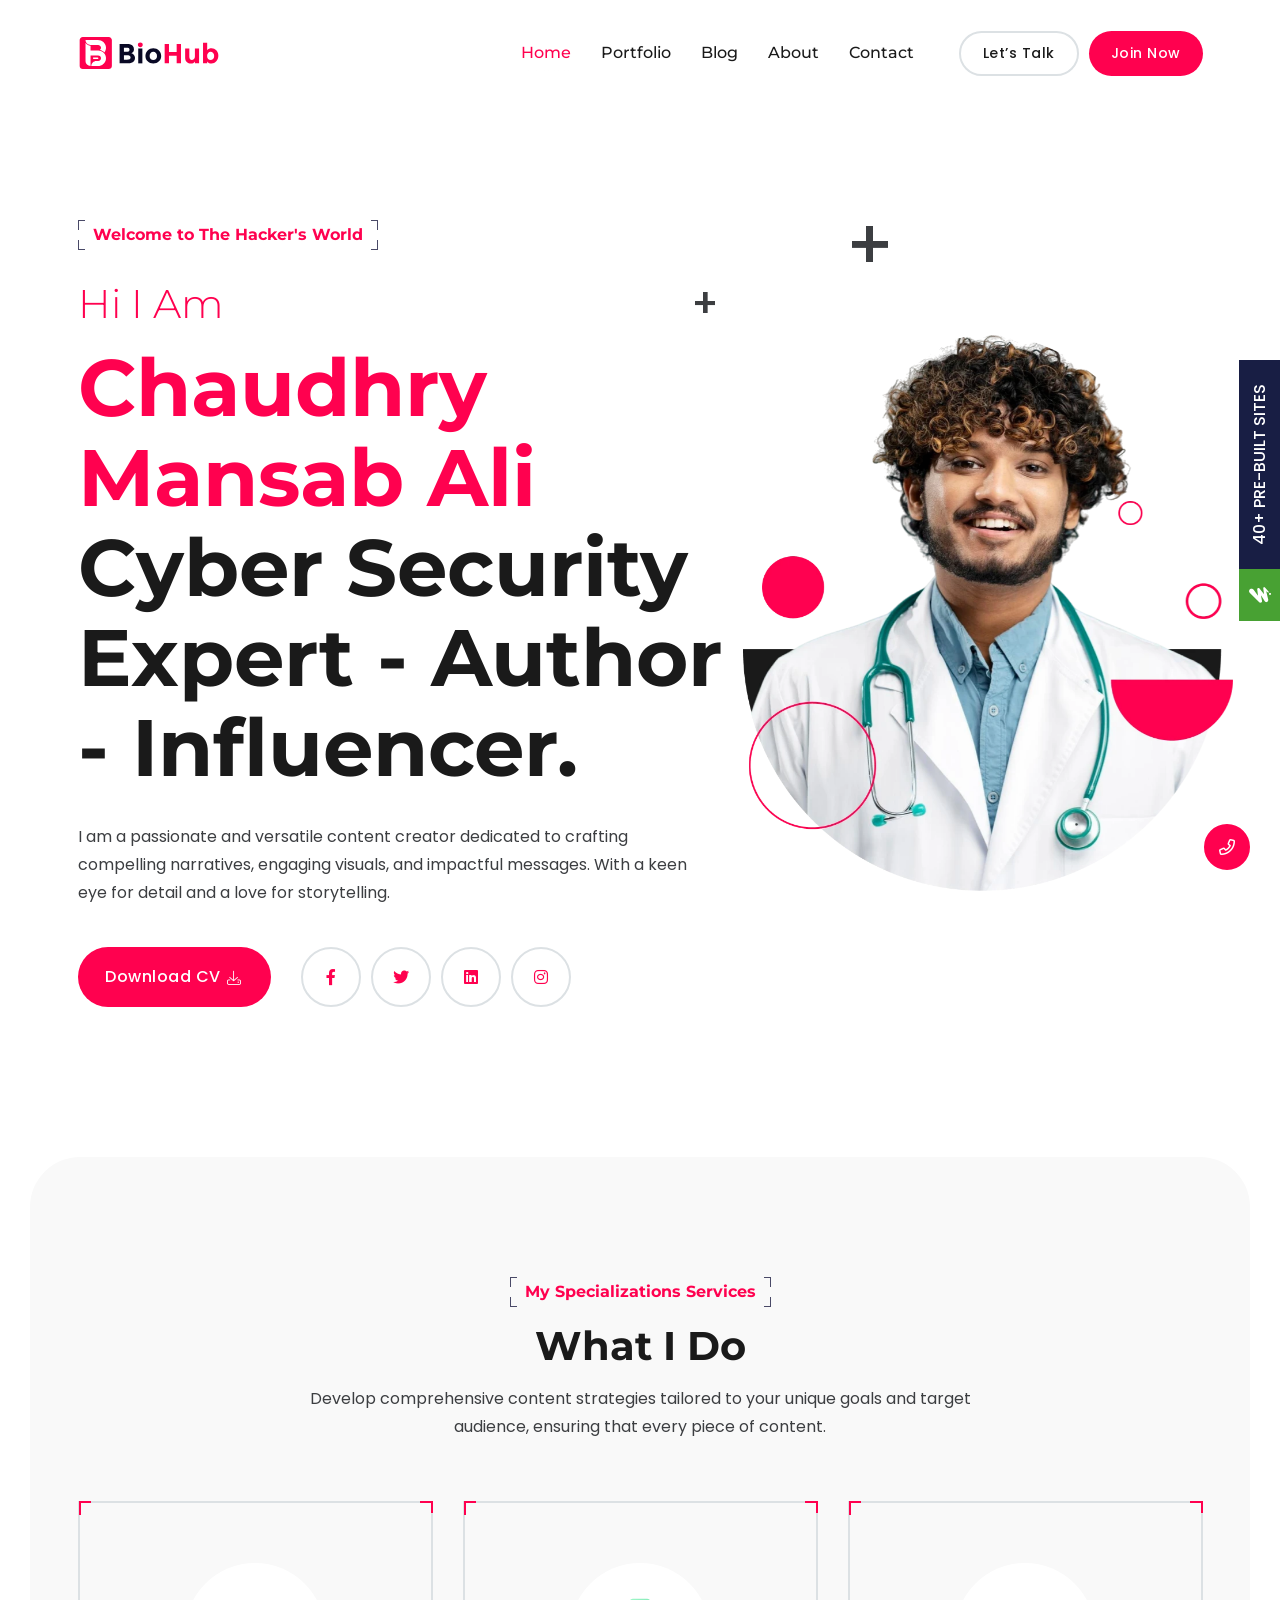
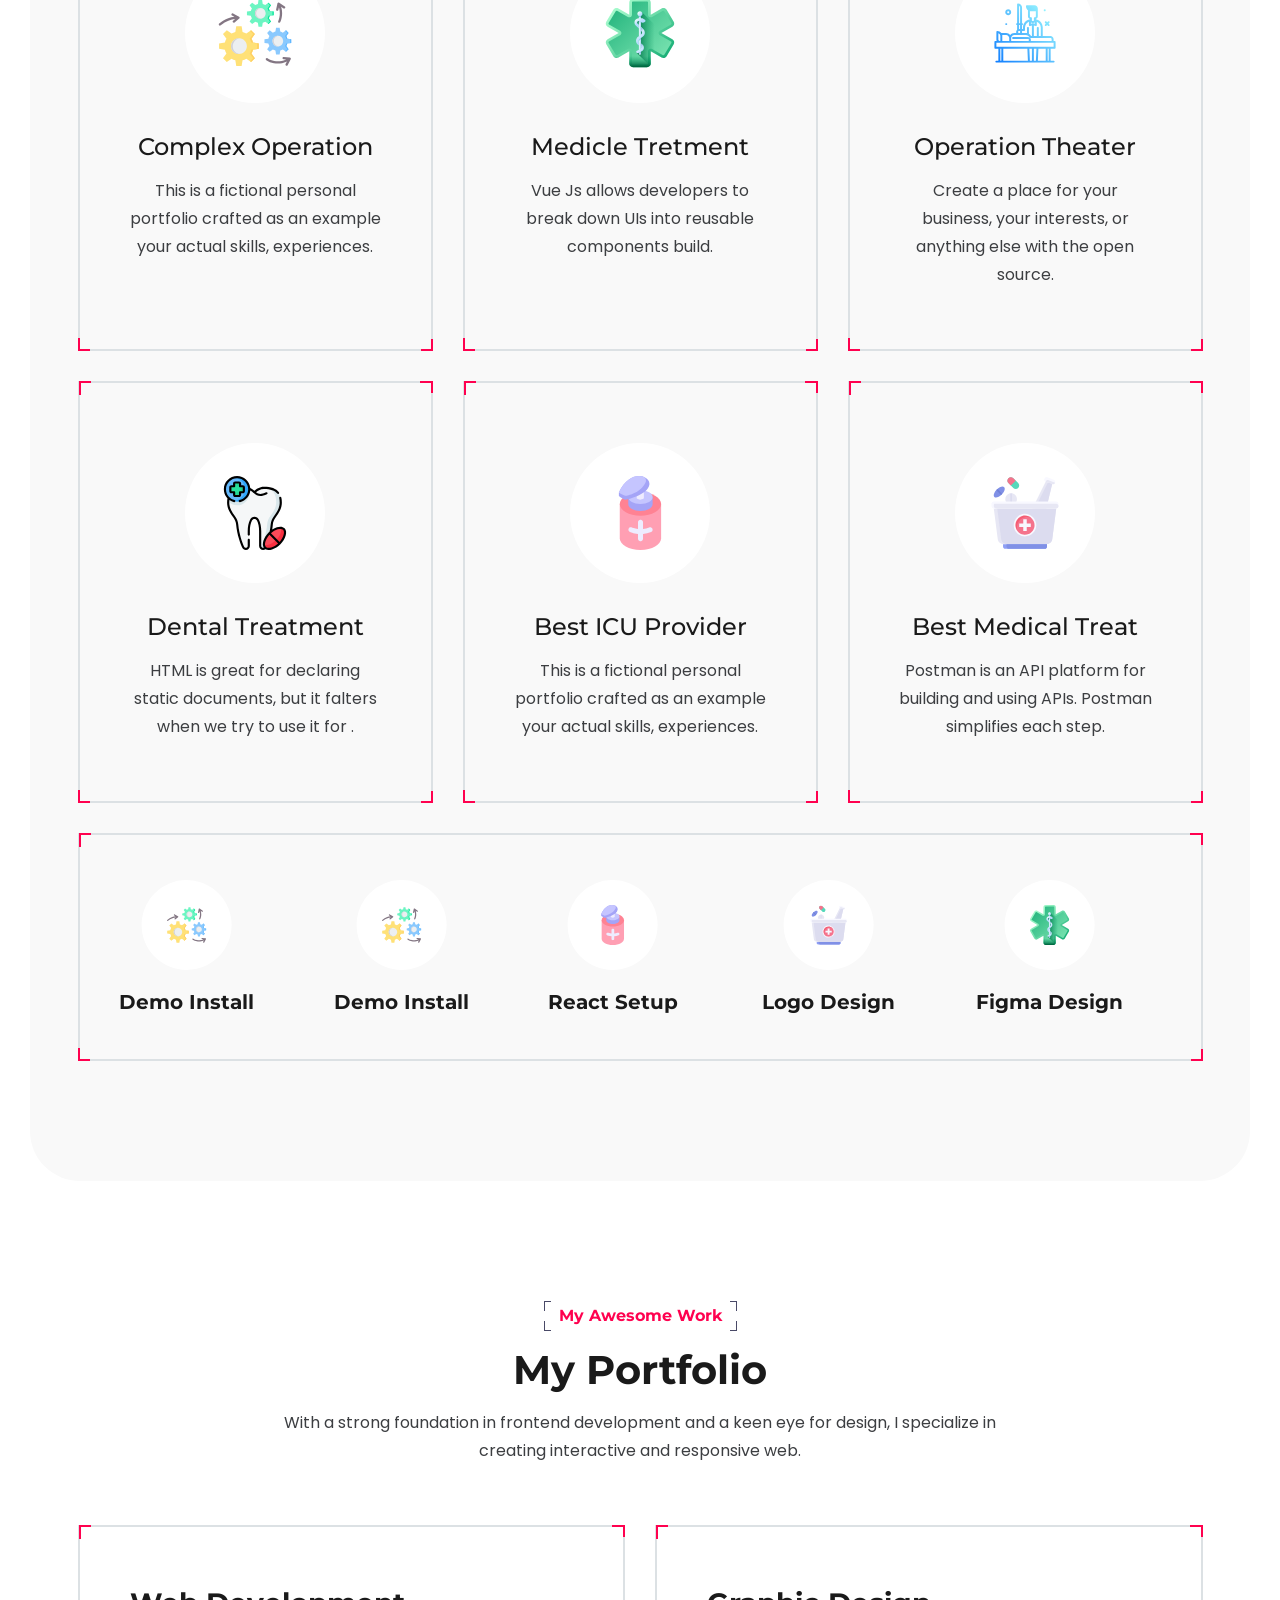
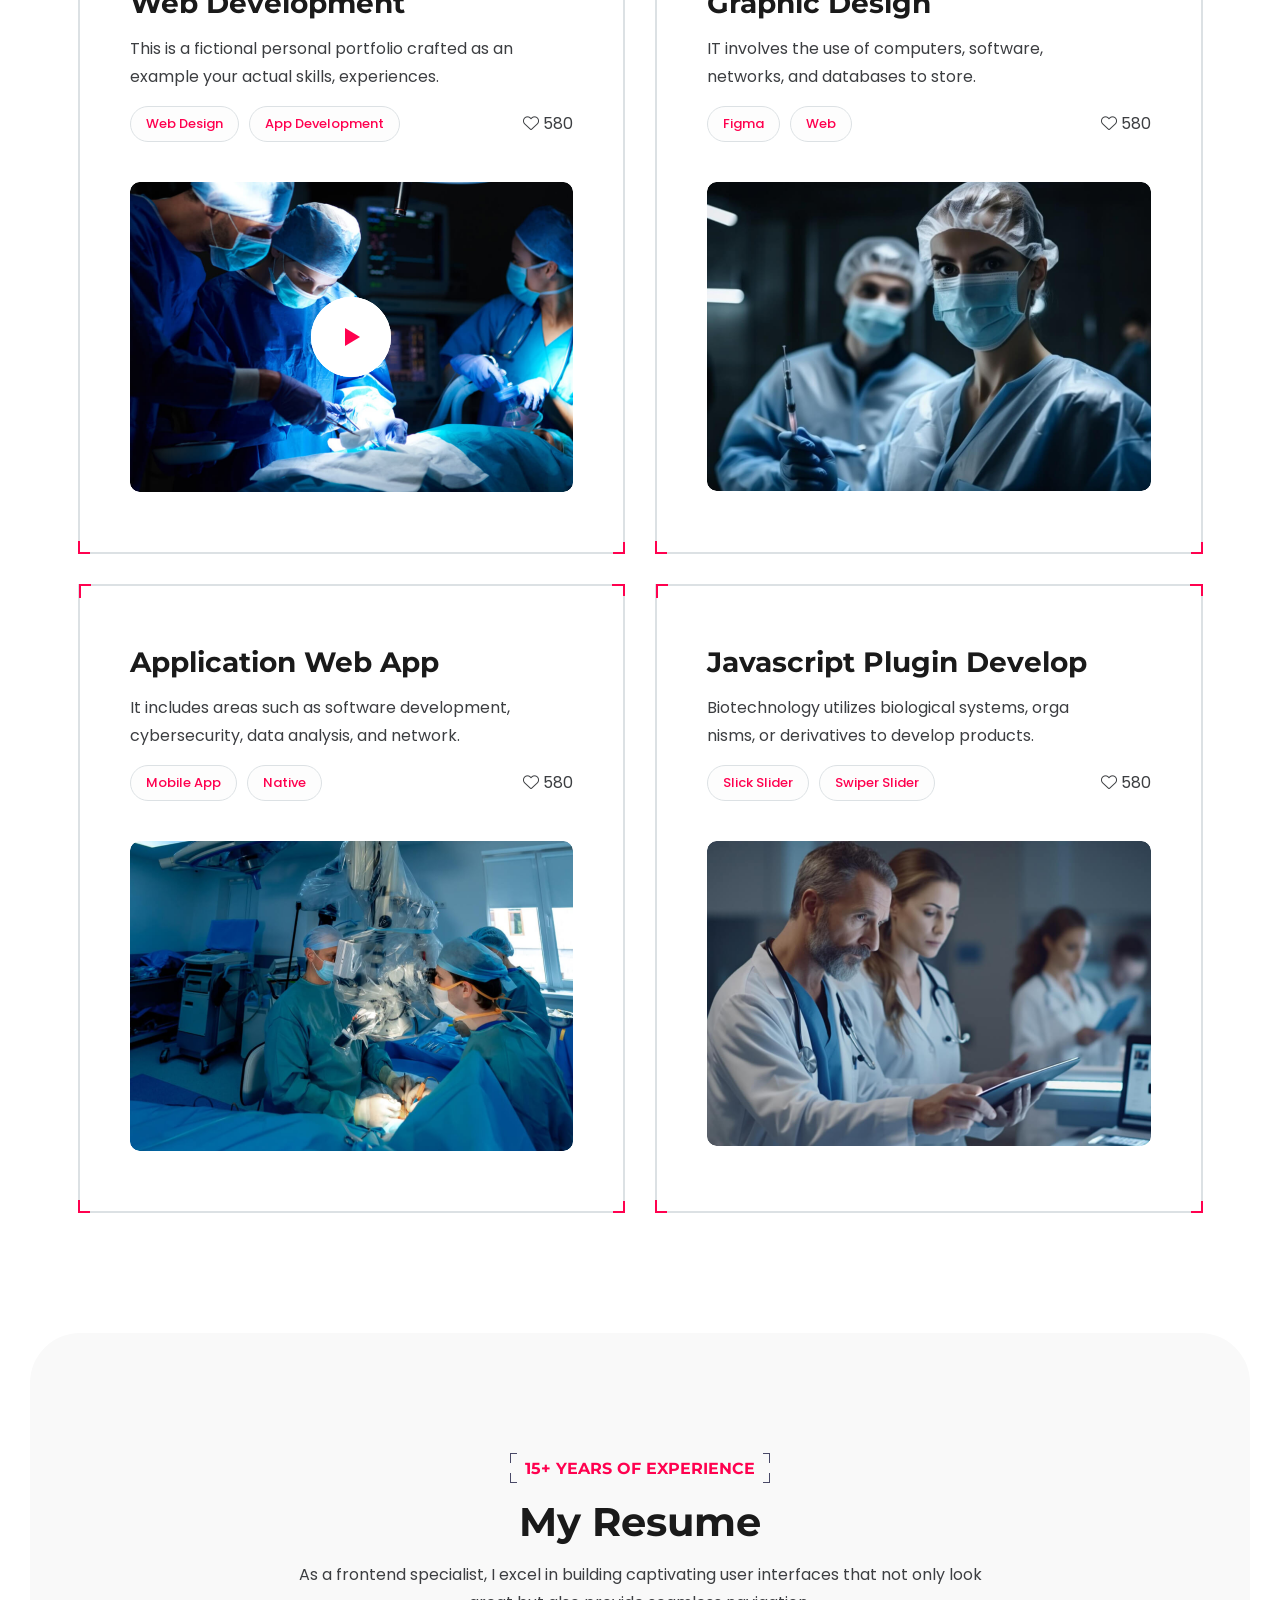
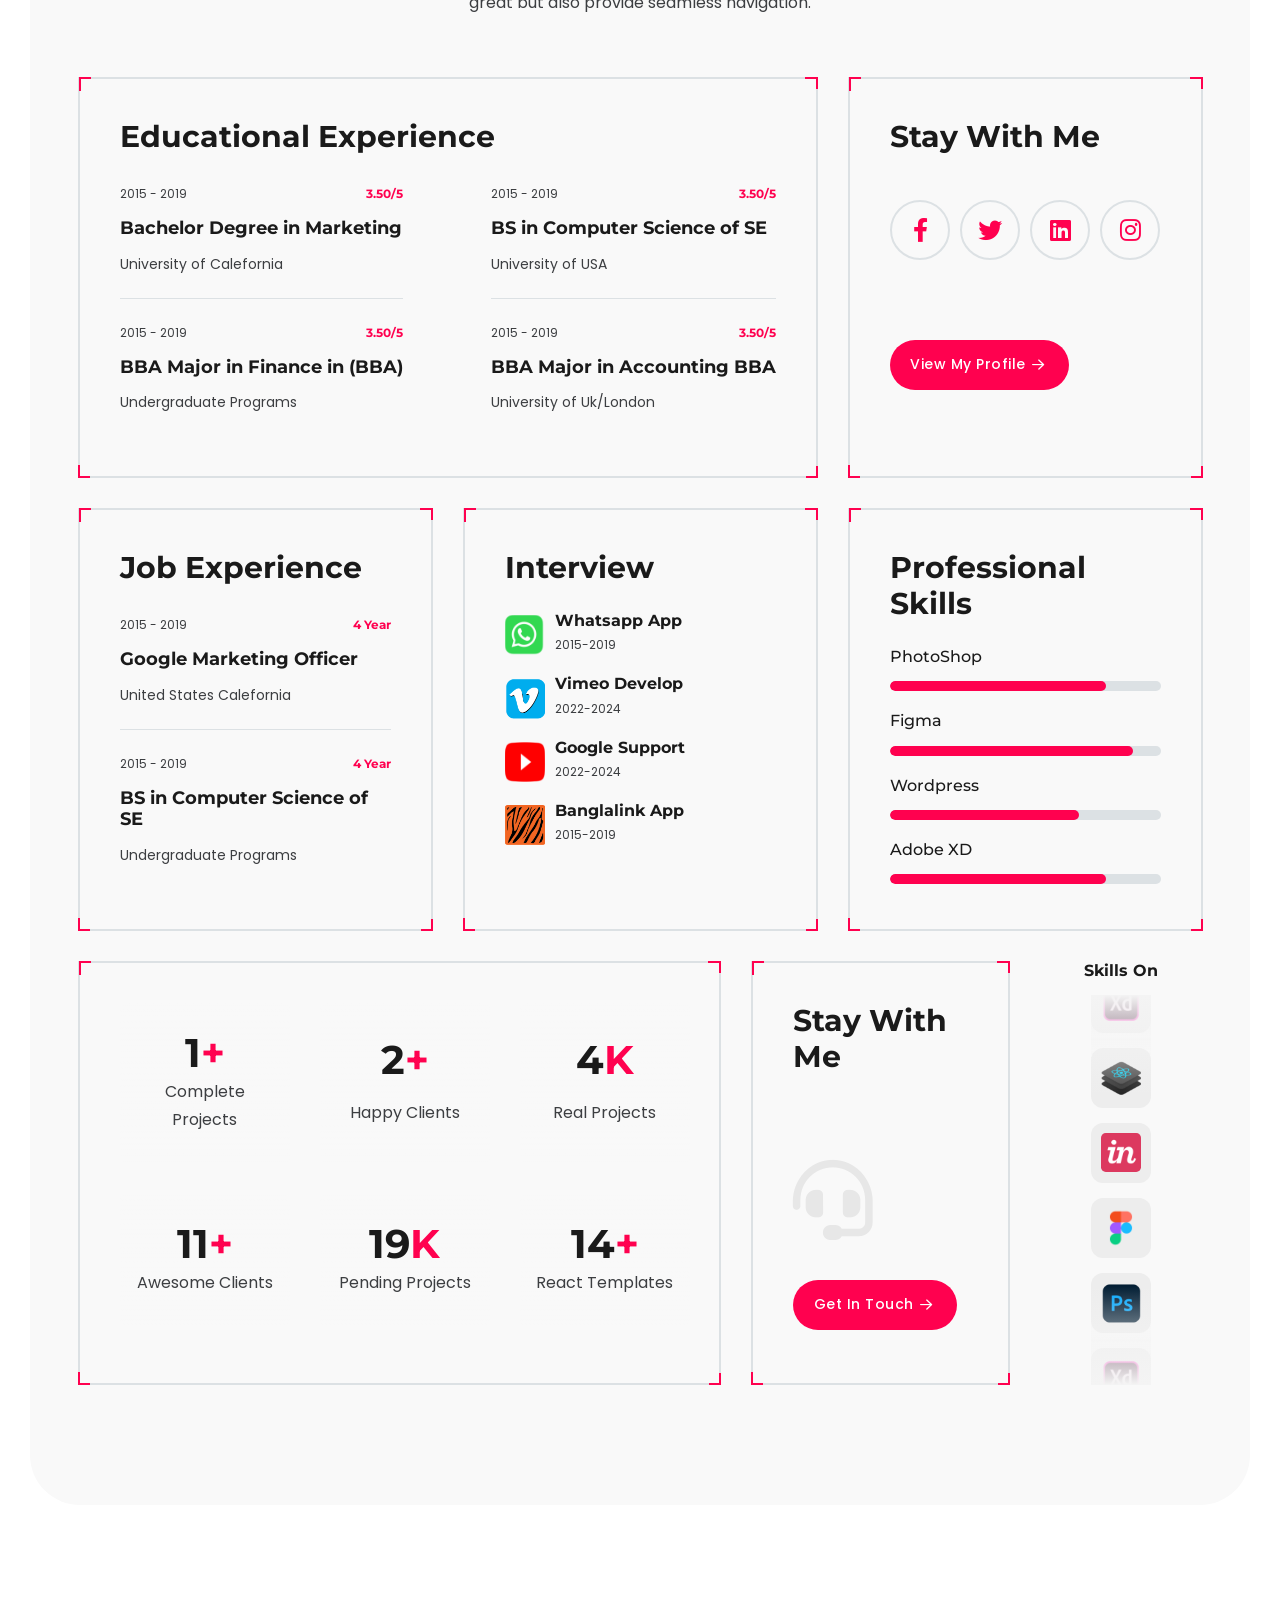
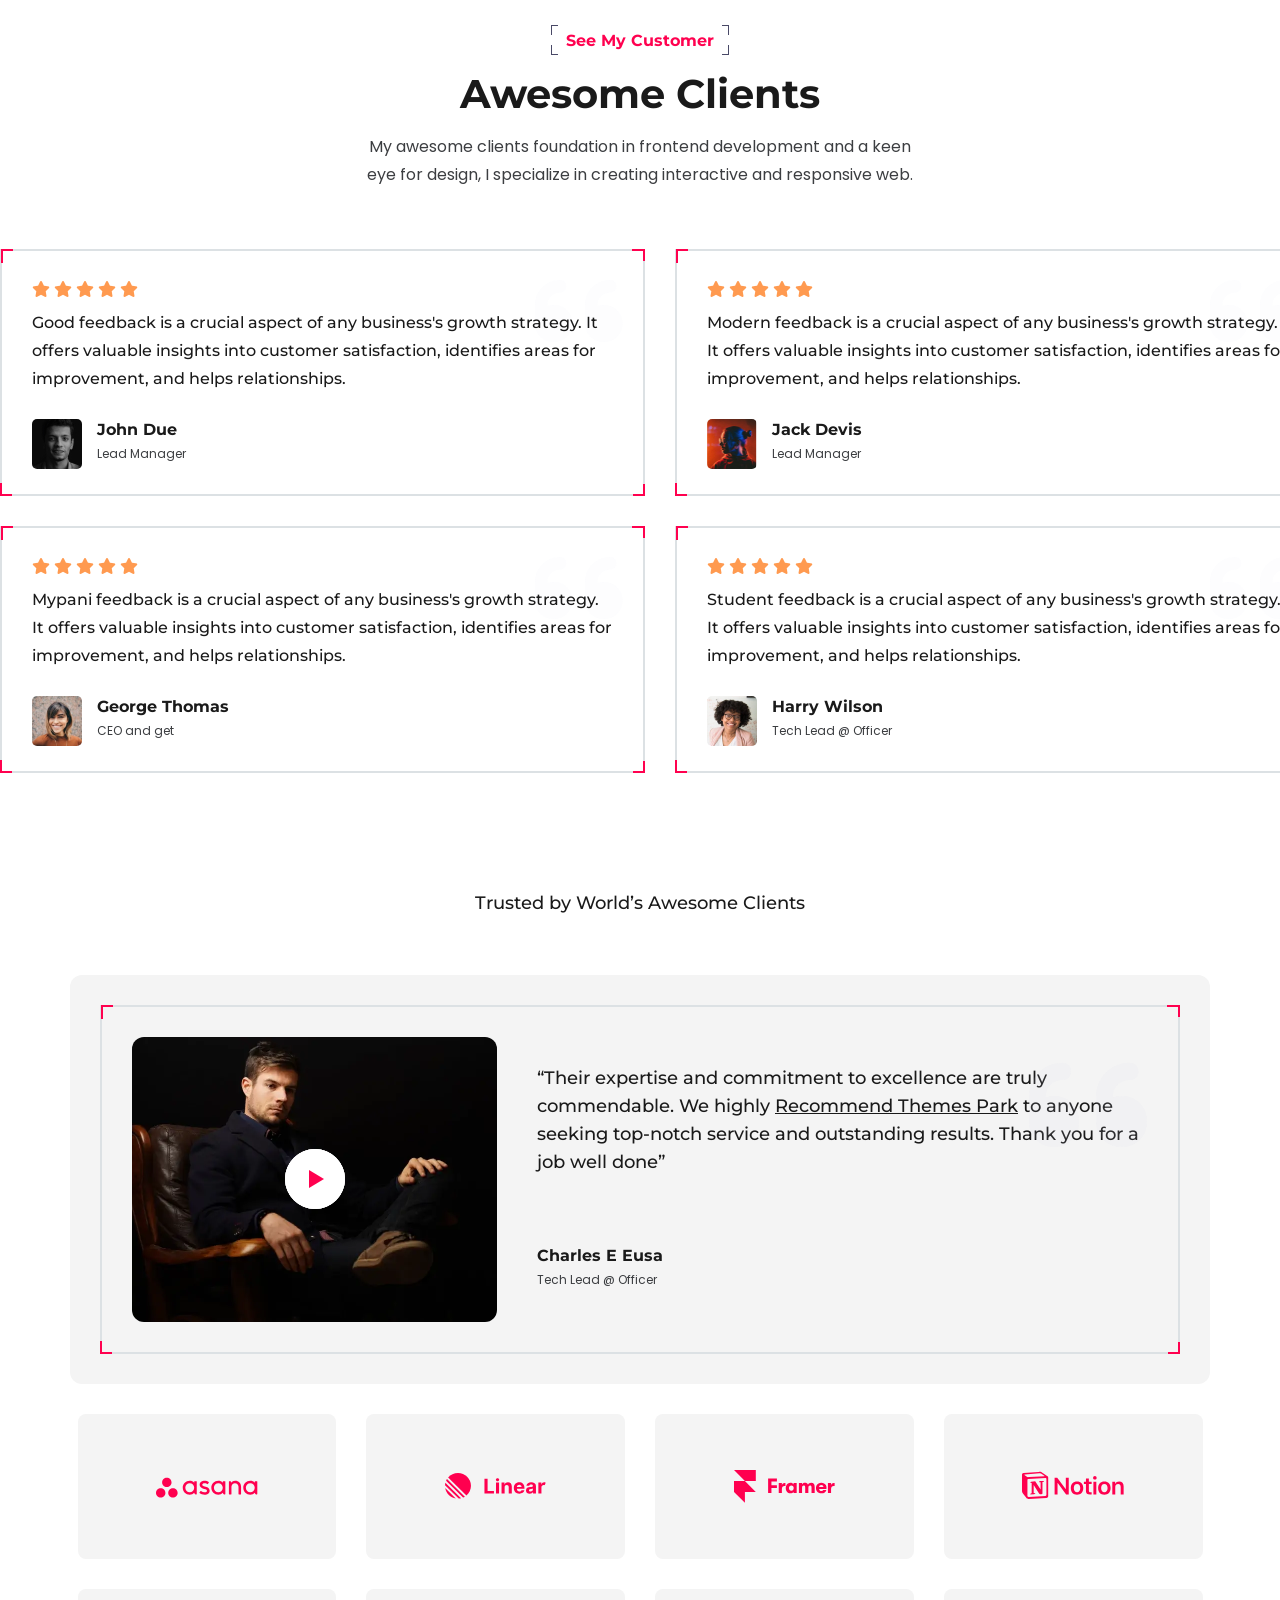
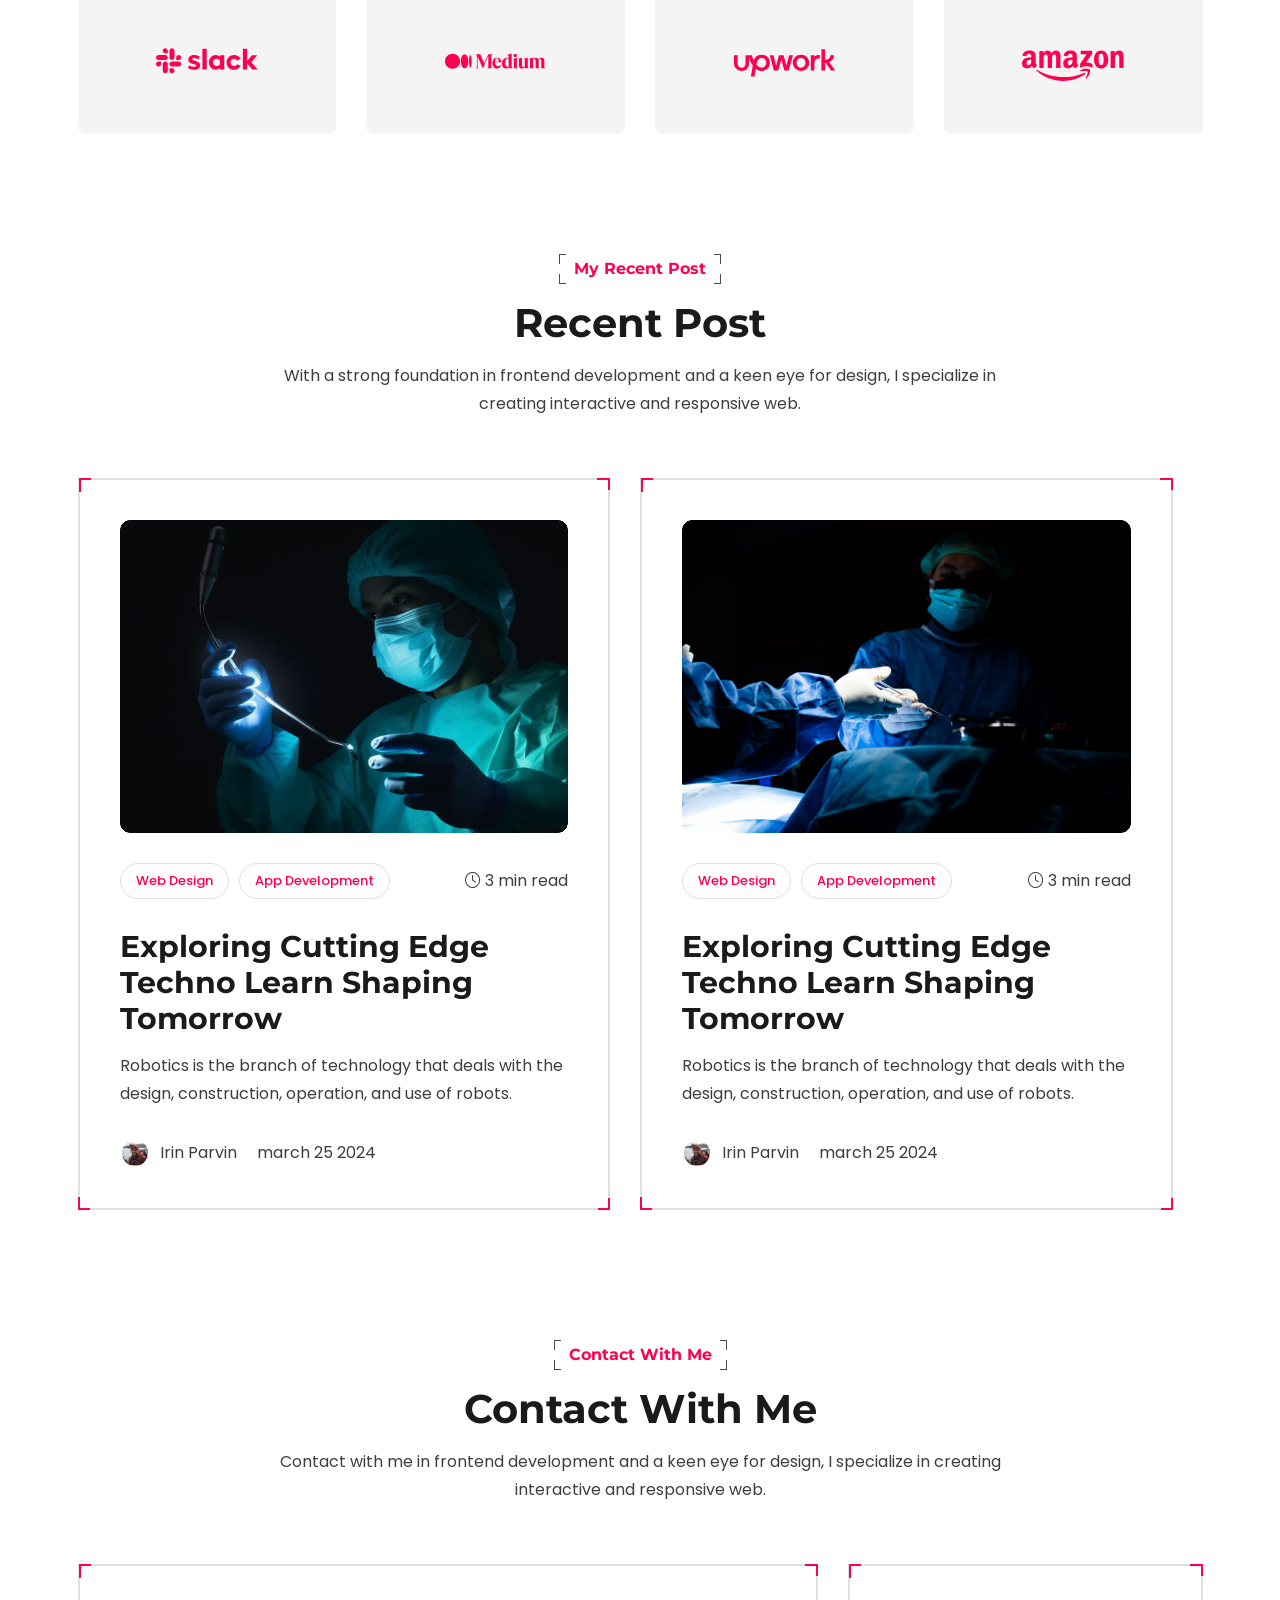
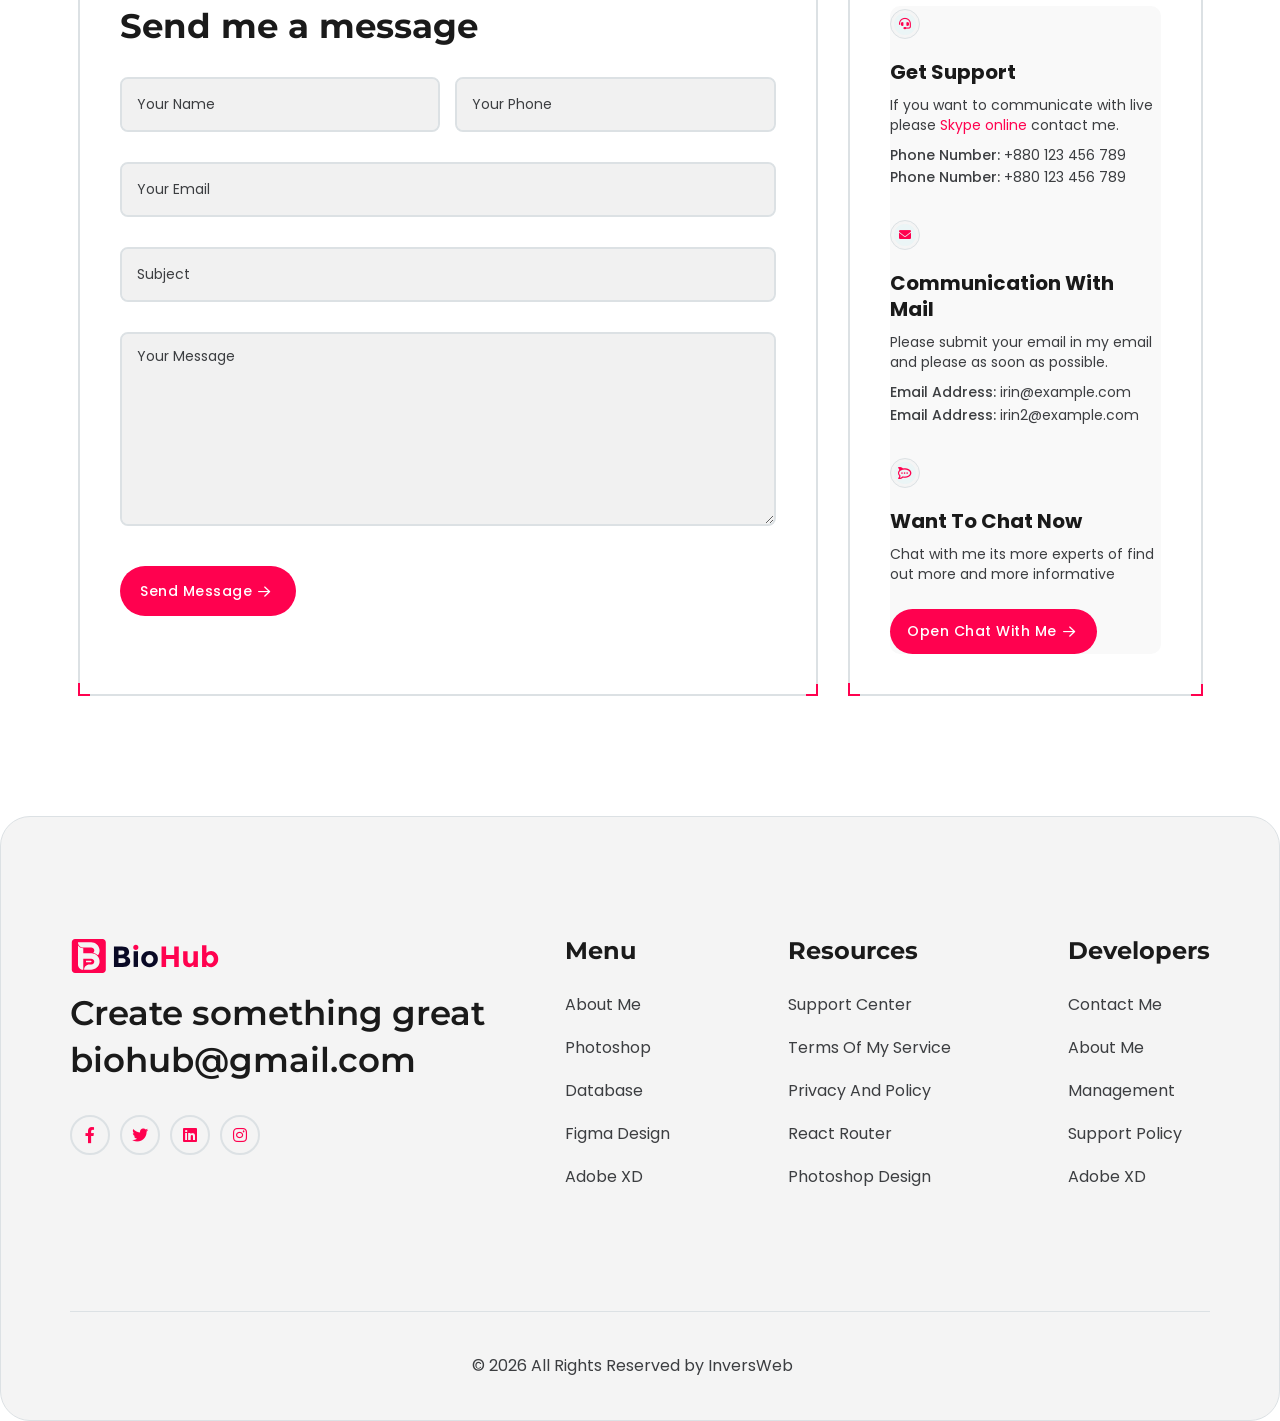
==== commit f378793f: "see if it changed" ====
--- a/index.html
+++ b/index.html
@@ -6,7 +6,7 @@
     <meta name="viewport" content="width=device-width, initial-scale=1.0">
     <meta name="theme-style-mode" content="1">
 
-    <title>Home Doctor || Biohub Personal Portfolio</title>
+    <title>Chaudhry Mansab Ali | Cyber Security Expert</title>
     <!-- Favicon -->
     <link rel="shortcut icon" type="image/x-icon" href="assets/images/favicon.png">
     <!-- CSS ============================================ -->
@@ -58,23 +58,10 @@
                                 <nav class="navbar-example2 onepagenav">
                                     <ul class="tmp-mainmenu nav nav-pills">
                                         <li class="current"><a class="smoth-animation" href="#home">Home</a></li>
-                                        <li><a class="smoth-animation" href="#service">Services</a></li>
                                         <li><a class="smoth-animation" href="#portfolio">Portfolio</a></li>
-                                        <li><a class="smoth-animation" href="#blog">Blog</a></li>
+                                        <li><a href="https://blog.thehackerstudio.com" target="_blank" rel="noopener">Blog</a></li>
+                                        <li><a class="smoth-animation" href="#about">About</a></li>
                                         <li><a class="smoth-animation" href="#contact">Contact</a></li>
-                                        <li class="has-dropdown">
-                                            <a href="#" class="external">Pages</a>
-                                            <ul class="submenu">
-                                                <li><a href="about-light.html">About</a></li>
-                                                <li><a href="service-light.html">Service</a></li>
-                                                <li><a href="service-details-light.html">Service Details</a></li>
-                                                <li><a href="portfolio-light.html">Portfolio</a></li>
-                                                <li><a href="portfolio-details-light.html">Portfolio Details</a></li>
-                                                <li><a href="blog-light.html">Blog</a></li>
-                                                <li><a href="blog-details-light.html">Blog Details</a></li>
-                                                <li><a href="contact-light.html">Contact</a></li>
-                                            </ul>
-                                        </li>
                                     </ul>
                                 </nav>
                             </nav>
@@ -117,12 +104,11 @@
 
                 <ul class="tmp-mainmenu onepagenav-click">
                     <li><a class="smoth-animation" href="#home">Home</a></li>
-                    <li><a class="smoth-animation" href="#service">Services</a></li>
                     <li><a class="smoth-animation" href="#portfolio">Portfolio</a></li>
-                    <li><a class="smoth-animation" href="#resume">Resume</a></li>
-                    <li><a class="smoth-animation" href="#pricing">Pricing</a></li>
-                    <li><a class="smoth-animation" href="#blog">Blog</a></li>
-                    <li><a class="smoth-animation" href="#contacts">Contact</a></li>
+                    <li><a href="https://blog.thehackerstudio.com" target="_blank" rel="noopener">Blog</a></li>
+                    <li><a class="smoth-animation" href="#about">About</a></li>
+                    <li><a class="smoth-animation" href="#contact">Contact</a></li>
+                    <li><a class="smoth-animation" href="#contact" style="color:var(--color-primary);font-weight:600;">Let's Talk</a></li>
                 </ul>
 
                 <!-- social sharea area -->
@@ -153,14 +139,14 @@
                                 <div class="border-left"></div>
                                 <div class="border-right"></div>
                                 <h6 class="subtitle">
-                                    Welcome To My World
+                                    Welcome to The Hacker's World
                                 </h6>
                             </div>
                         </div>
                         <h1 class="title mt-30 mb-30 tmp-scroll-trigger tmp-fade-in animation-order-2">
                             <span class="h2 d-block fw-light">Hi I Am</span>
-                            <span class="d-block doc-primary">John William</span>
-                            a Doctor.
+                            <span class="d-block doc-primary">Chaudhry Mansab Ali</span>
+                            Cyber Security Expert - Author - Influencer.
                         </h1>
                         <p class="description tmp-scroll-trigger tmp-fade-in animation-order-3">
                             I am a passionate and versatile content creator dedicated to crafting compelling narratives, engaging visuals, and impactful messages. With a keen eye for detail and a love for storytelling.
@@ -567,7 +553,7 @@
                             </div>
 
                             <div class="tmp-work-thumb">
-                                <a href="javascript:void(0)">
+                                <a href="https://blog.thehackerstudio.com" target="_blank" rel="noopener">
                                     <figure class="thumbnail inv-hover-img" data-displacement="assets/images/main/stripe.webp" data-intensity="0.2" data-speedin="1" data-speedout="1">
                                         <img height="390" width="565" src="assets/images/doctor/portfolio/1.jpg" alt="">
                                     </figure>
@@ -603,7 +589,7 @@
                             </div>
 
                             <div class="tmp-work-thumb">
-                                <a href="javascript:void(0)">
+                                <a href="https://blog.thehackerstudio.com" target="_blank" rel="noopener">
                                     <figure class="thumbnail inv-hover-img" data-displacement="assets/images/main/stripe.webp" data-intensity="0.2" data-speedin="1" data-speedout="1">
                                         <img height="390" width="565" src="assets/images/doctor/portfolio/2.jpg" alt="">
                                     </figure>
@@ -636,7 +622,7 @@
                             </div>
 
                             <div class="tmp-work-thumb">
-                                <a href="javascript:void(0)">
+                                <a href="https://blog.thehackerstudio.com" target="_blank" rel="noopener">
                                     <figure class="thumbnail inv-hover-img" data-displacement="assets/images/main/stripe.webp" data-intensity="0.2" data-speedin="1" data-speedout="1">
                                         <img height="390" width="565" src="assets/images/doctor/portfolio/3.jpg" alt="">
                                     </figure>
@@ -669,7 +655,7 @@
                             </div>
 
                             <div class="tmp-work-thumb">
-                                <a href="javascript:void(0)">
+                                <a href="https://blog.thehackerstudio.com" target="_blank" rel="noopener">
                                     <figure class="thumbnail inv-hover-img" data-displacement="assets/images/main/stripe.webp" data-intensity="0.2" data-speedin="1" data-speedout="1">
                                         <img height="390" width="565" src="assets/images/doctor/portfolio/4.jpg" alt="">
                                     </figure>
@@ -2157,7 +2143,7 @@
 
             <div class="row g-5 invers-arrange-container service-stack">
                 <!-- Start Blog  -->
-                <div class="col-lg-6 invers-arrange-item" data-bs-toggle="modal" data-bs-target="#blogModal">
+                <div class="col-lg-6 invers-arrange-item" onclick="window.open('https://blog.thehackerstudio.com','_blank')" style="cursor:pointer;">
                     <div class="blog-style-1 inv-hover-item tmp-four-side-border color-border-shape-secondary tmp-scroll-trigger tmp-fade-in animation-order-1">
                         <div class="tmp-left"></div>
                         <div class="tmp-right"></div>
@@ -2165,7 +2151,7 @@
                         <div class="tmp-bottom-right"></div>
                         <div class="inner">
                             <div class="thumbnail">
-                                <a href="javascript:void(0)">
+                                <a href="https://blog.thehackerstudio.com" target="_blank" rel="noopener">
                                     <figure class="thumbnail inv-hover-img" data-displacement="assets/images/main/stripe.webp" data-intensity="0.2" data-speedin="1" data-speedout="1">
                                         <img src="assets/images/main/blog/d1.jpg" alt="">
                                     </figure>
@@ -2203,7 +2189,7 @@
                 </div>
                 <!-- End Blog  -->
                 <!-- Start Blog  -->
-                <div class="col-lg-6 invers-arrange-item" data-bs-toggle="modal" data-bs-target="#blogModal">
+                <div class="col-lg-6 invers-arrange-item" onclick="window.open('https://blog.thehackerstudio.com','_blank')" style="cursor:pointer;">
                     <div class="blog-style-1 inv-hover-item tmp-four-side-border color-border-shape-secondary tmp-scroll-trigger tmp-fade-in animation-order-2">
                         <div class="tmp-left"></div>
                         <div class="tmp-right"></div>
@@ -2211,7 +2197,7 @@
                         <div class="tmp-bottom-right"></div>
                         <div class="inner">
                             <div class="thumbnail">
-                                <a href="javascript:void(0)">
+                                <a href="https://blog.thehackerstudio.com" target="_blank" rel="noopener">
                                     <figure class="thumbnail inv-hover-img" data-displacement="assets/images/main/stripe.webp" data-intensity="0.2" data-speedin="1" data-speedout="1">
                                         <img src="assets/images/main/blog/d2.jpg" alt="">
                                     </figure>
@@ -2739,13 +2725,10 @@
                             <a href="#portfolio" class="navigation-menu--item-link">Portfolio</a>
                         </li>
                         <li class="navigation-menu--item">
-                            <a href="#resume" class="navigation-menu--item-link">My Skills</a>
+                            <a href="https://blog.thehackerstudio.com" target="_blank" rel="noopener" class="navigation-menu--item-link">Blog</a>
                         </li>
                         <li class="navigation-menu--item">
-                            <a href="#review" class="navigation-menu--item-link">Testimonial</a>
-                        </li>
-                        <li class="navigation-menu--item">
-                            <a href="#blog" class="navigation-menu--item-link">Blog</a>
+                            <a href="#about" class="navigation-menu--item-link">About</a>
                         </li>
                         <li class="navigation-menu--item">
                             <a href="#contact" class="navigation-menu--item-link">Contact</a>
@@ -2754,8 +2737,7 @@
                 </nav>
             </div>
             <div class="tmp-header-hiring mt-5">
-                <a href="#" class="tmp-header-hiring-link w-100 text-center">Lets Talk </a>
-                <a href="#" class="tmp-header-hiring-link w-100 text-center">Buy Now </a>
+                <a href="#contact" class="tmp-header-hiring-link w-100 text-center">Let's Talk</a>
             </div>
         </div>
     </div>
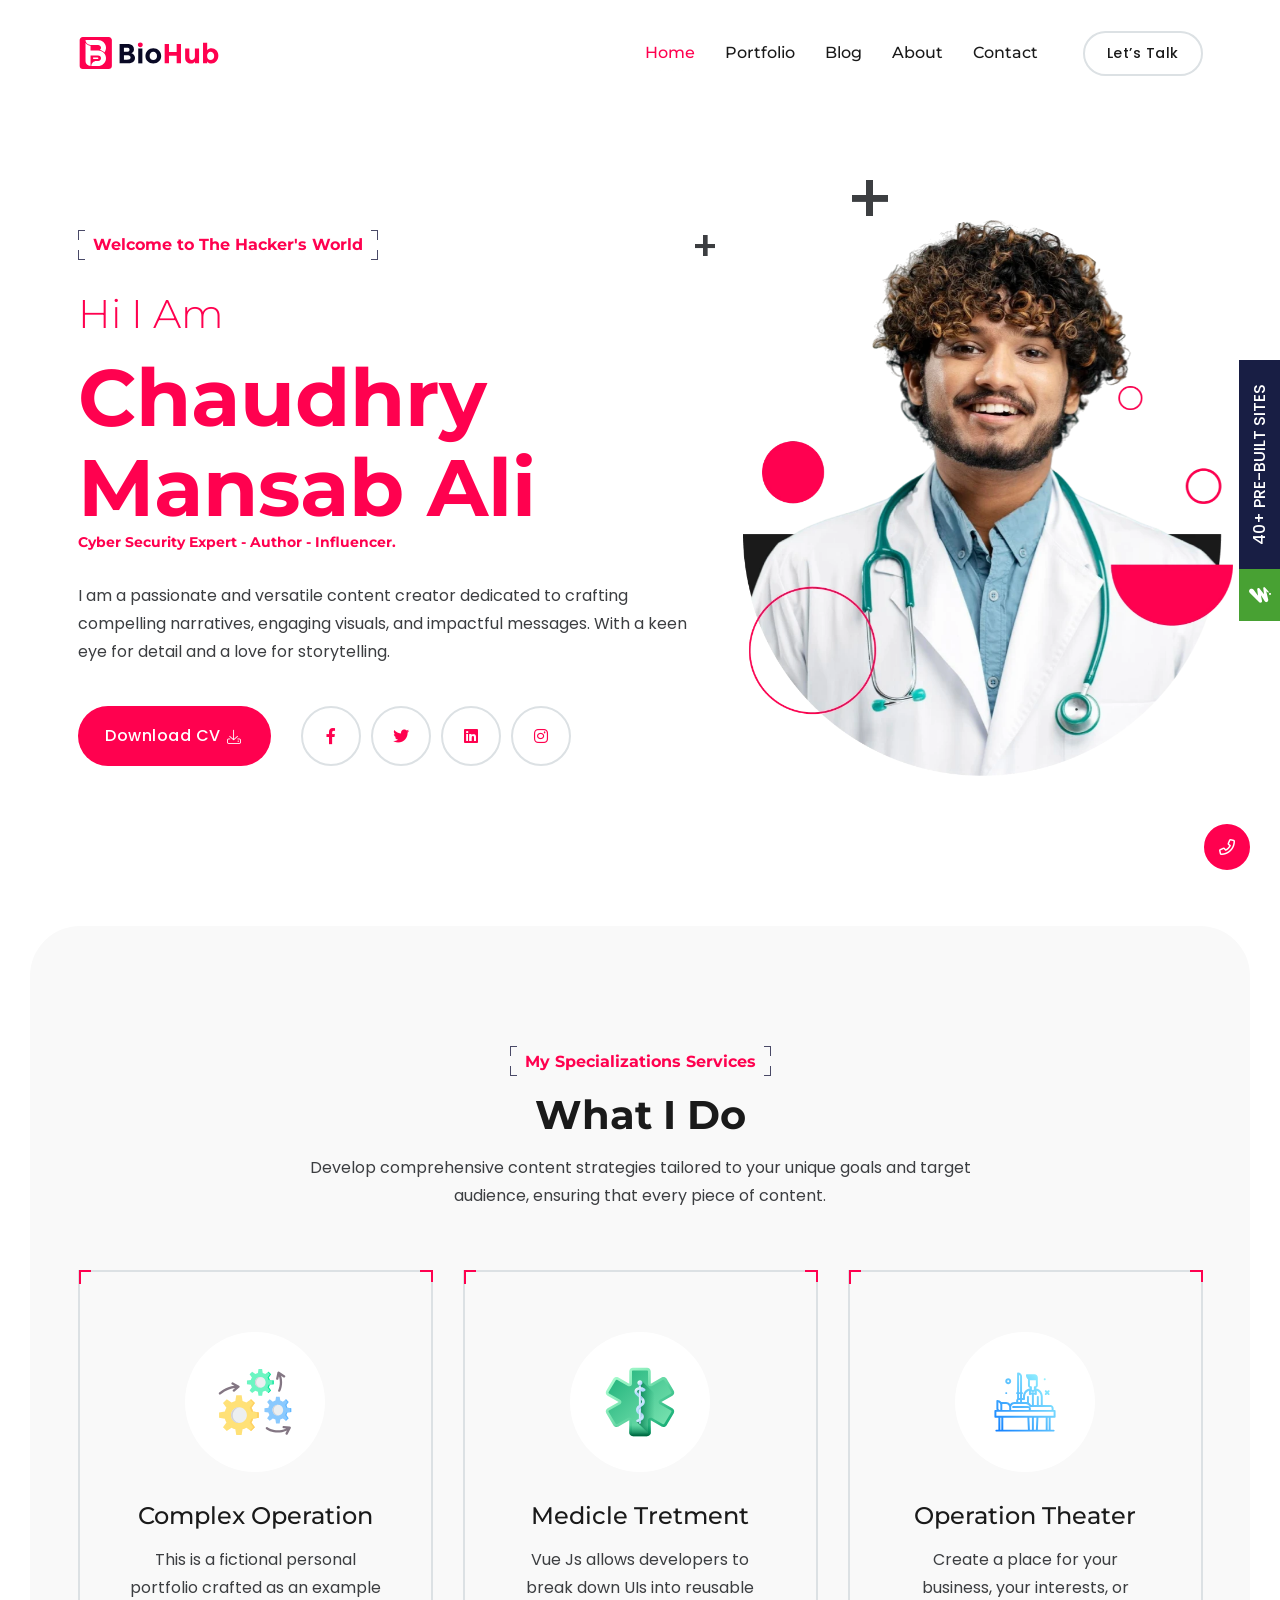
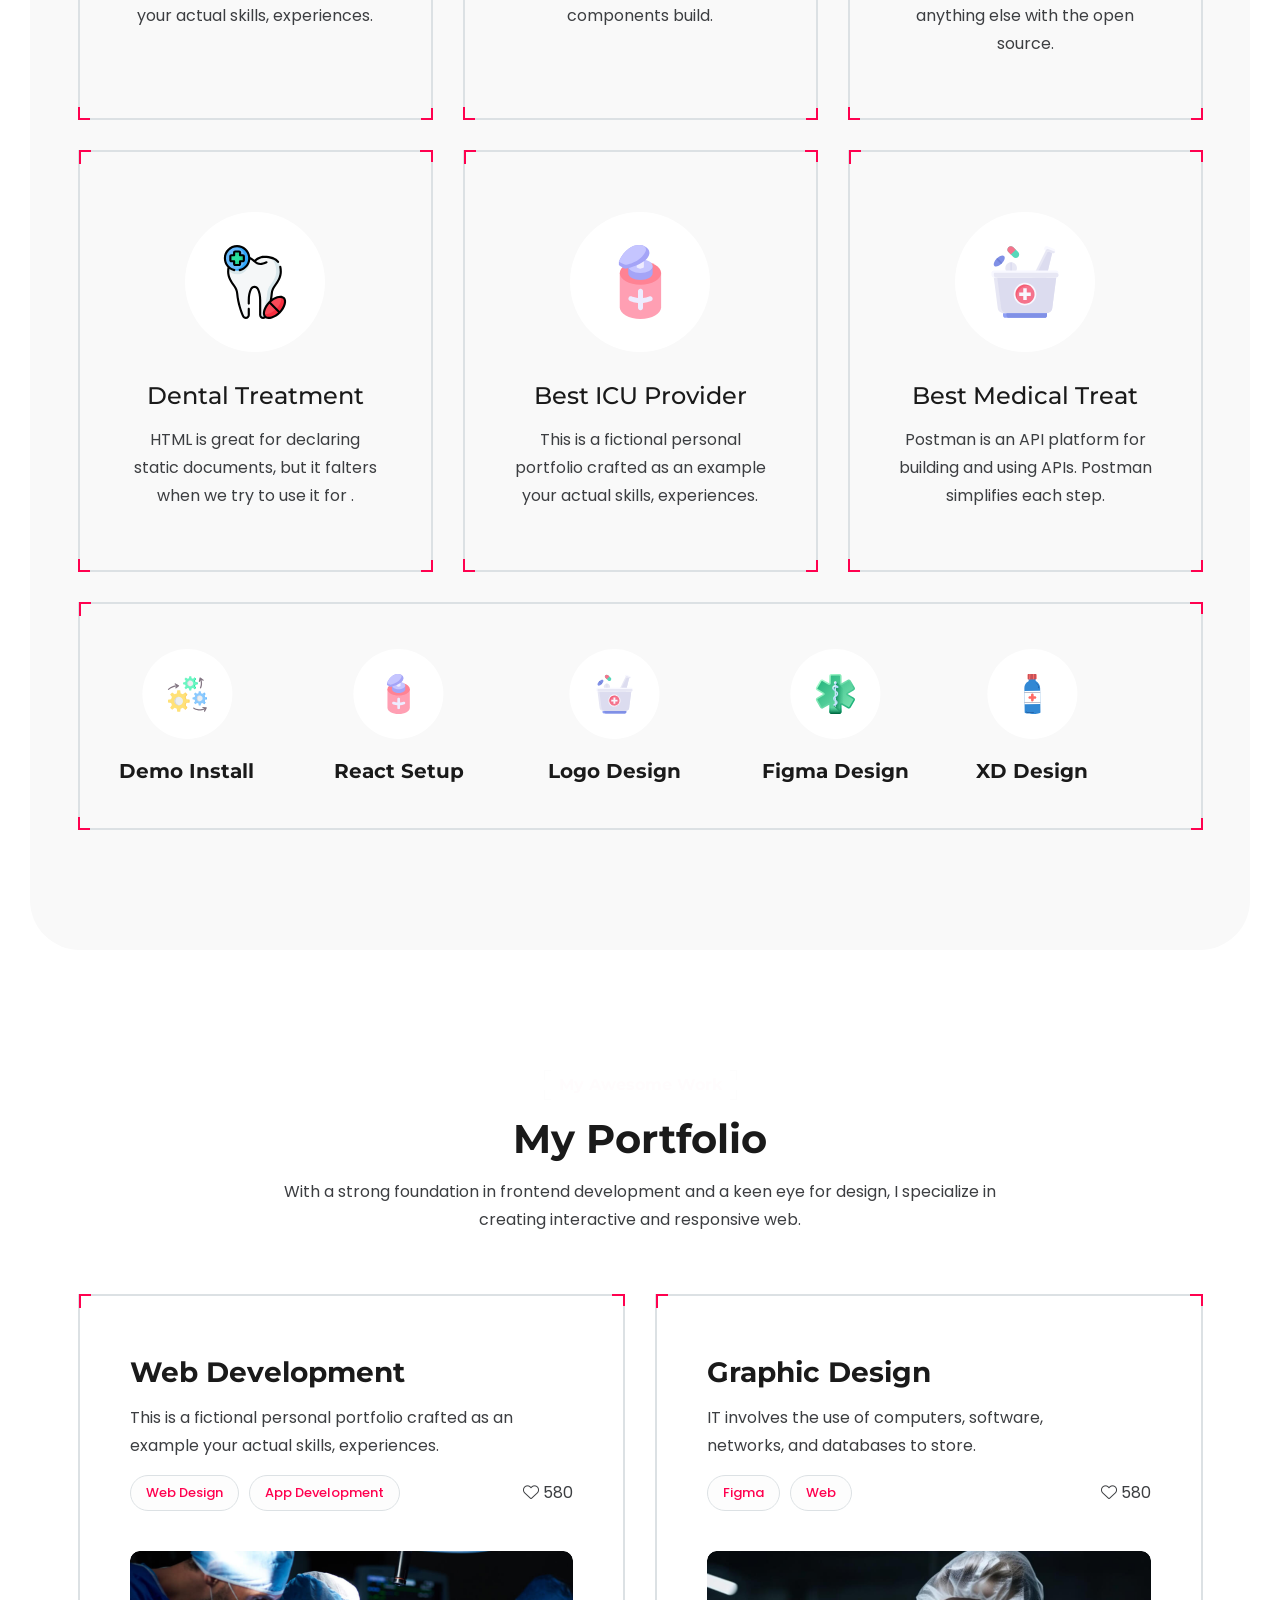
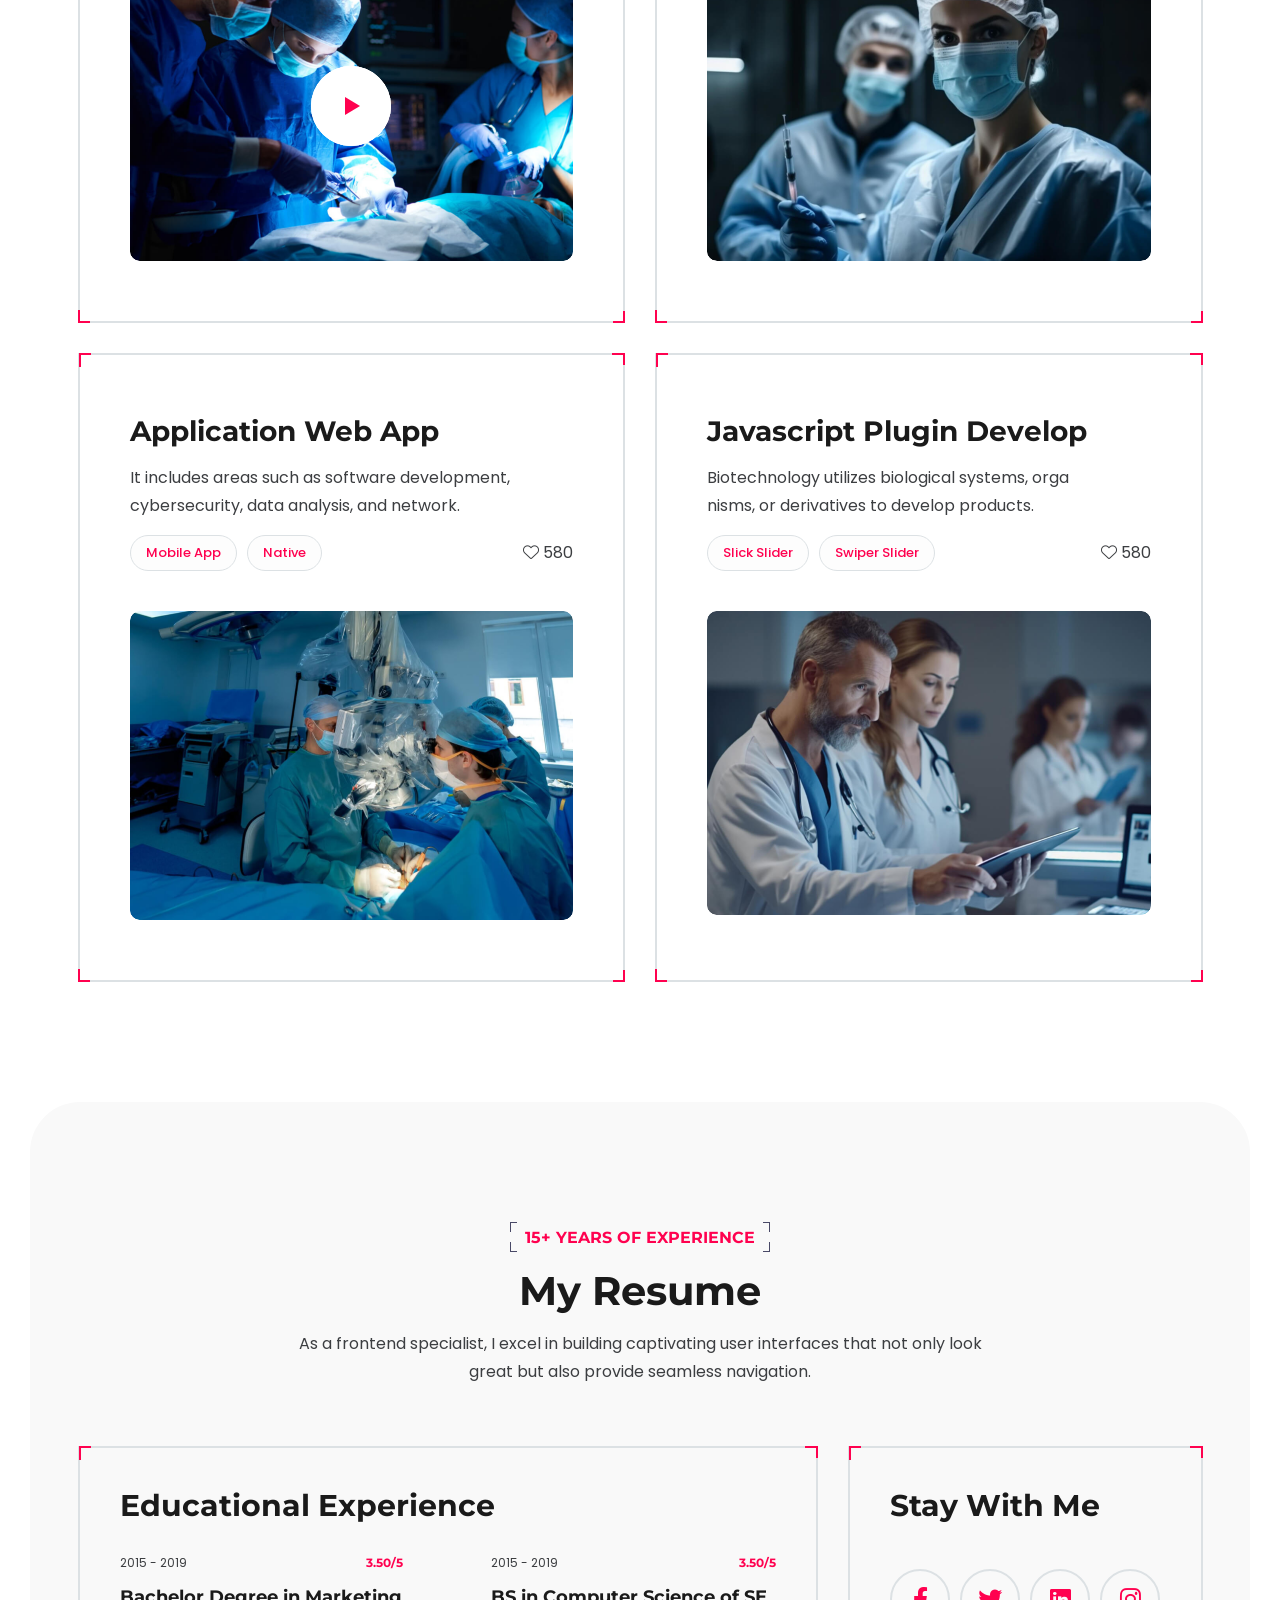
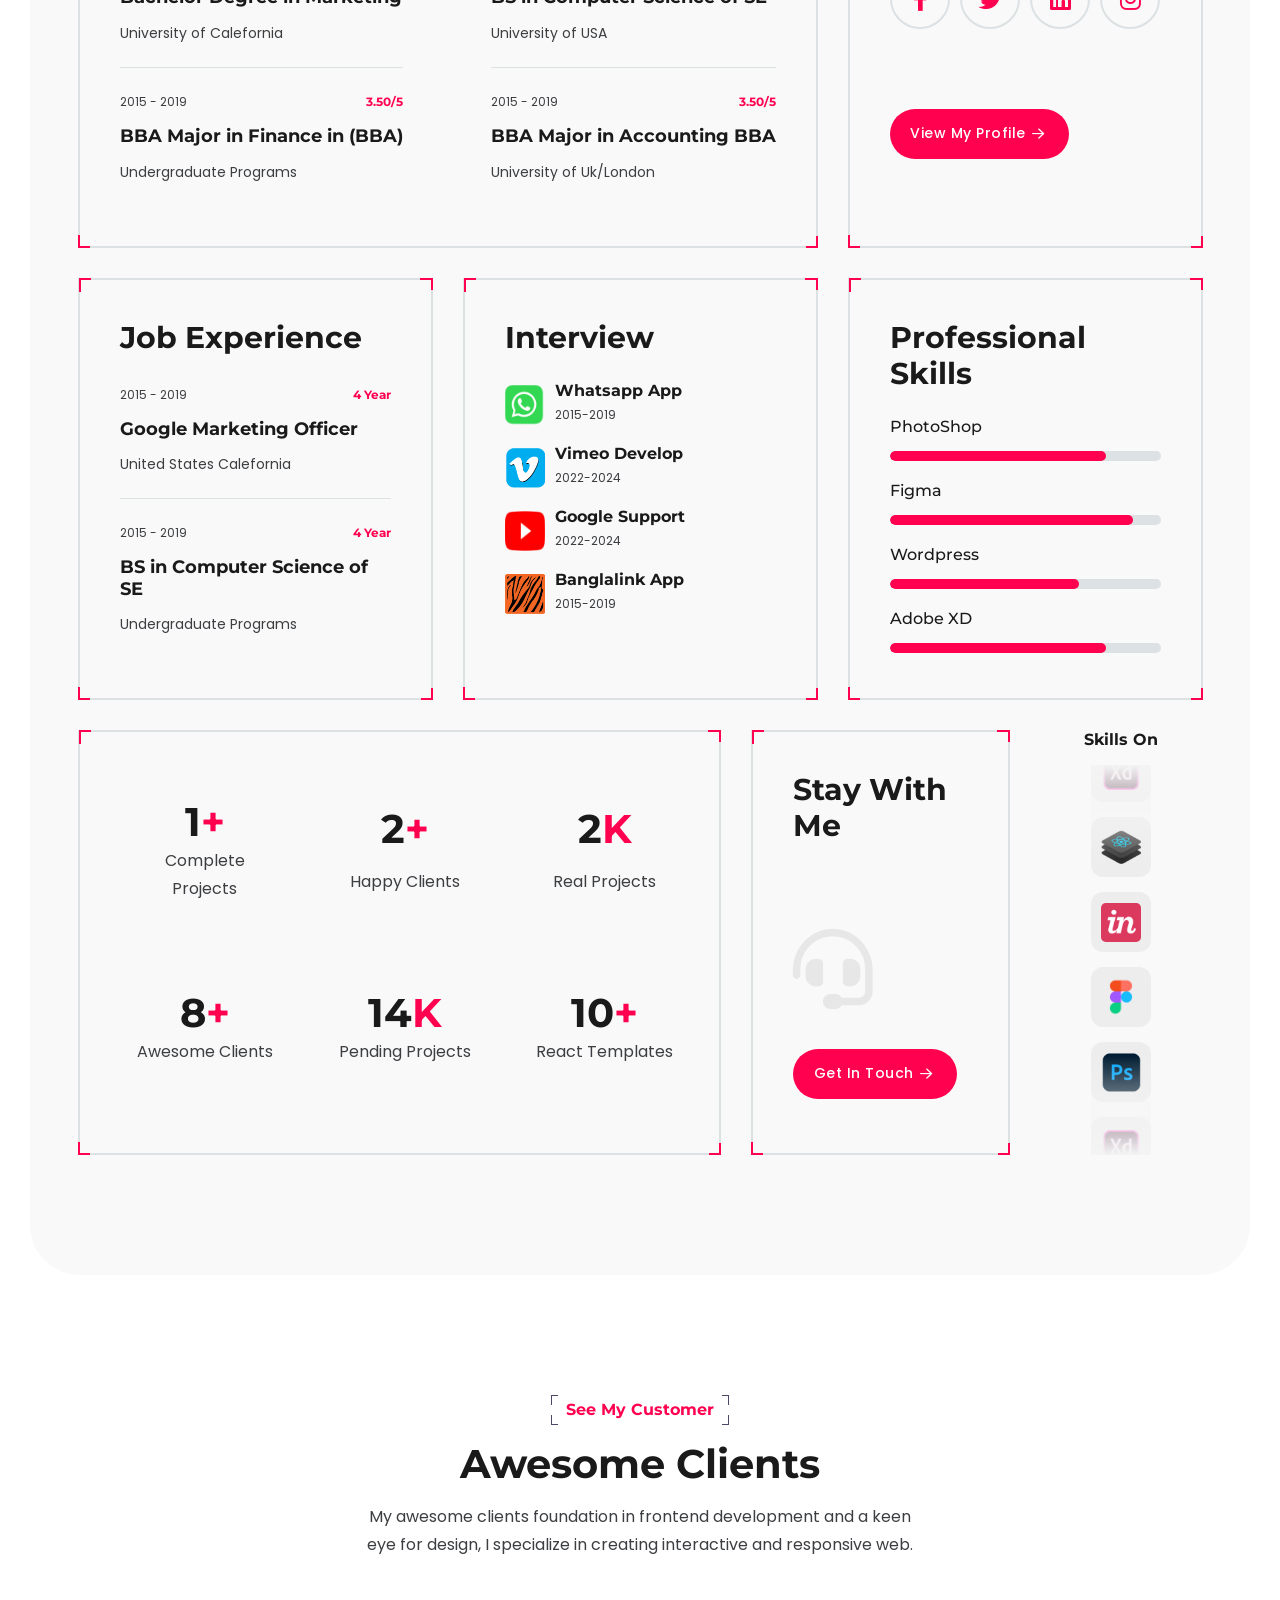
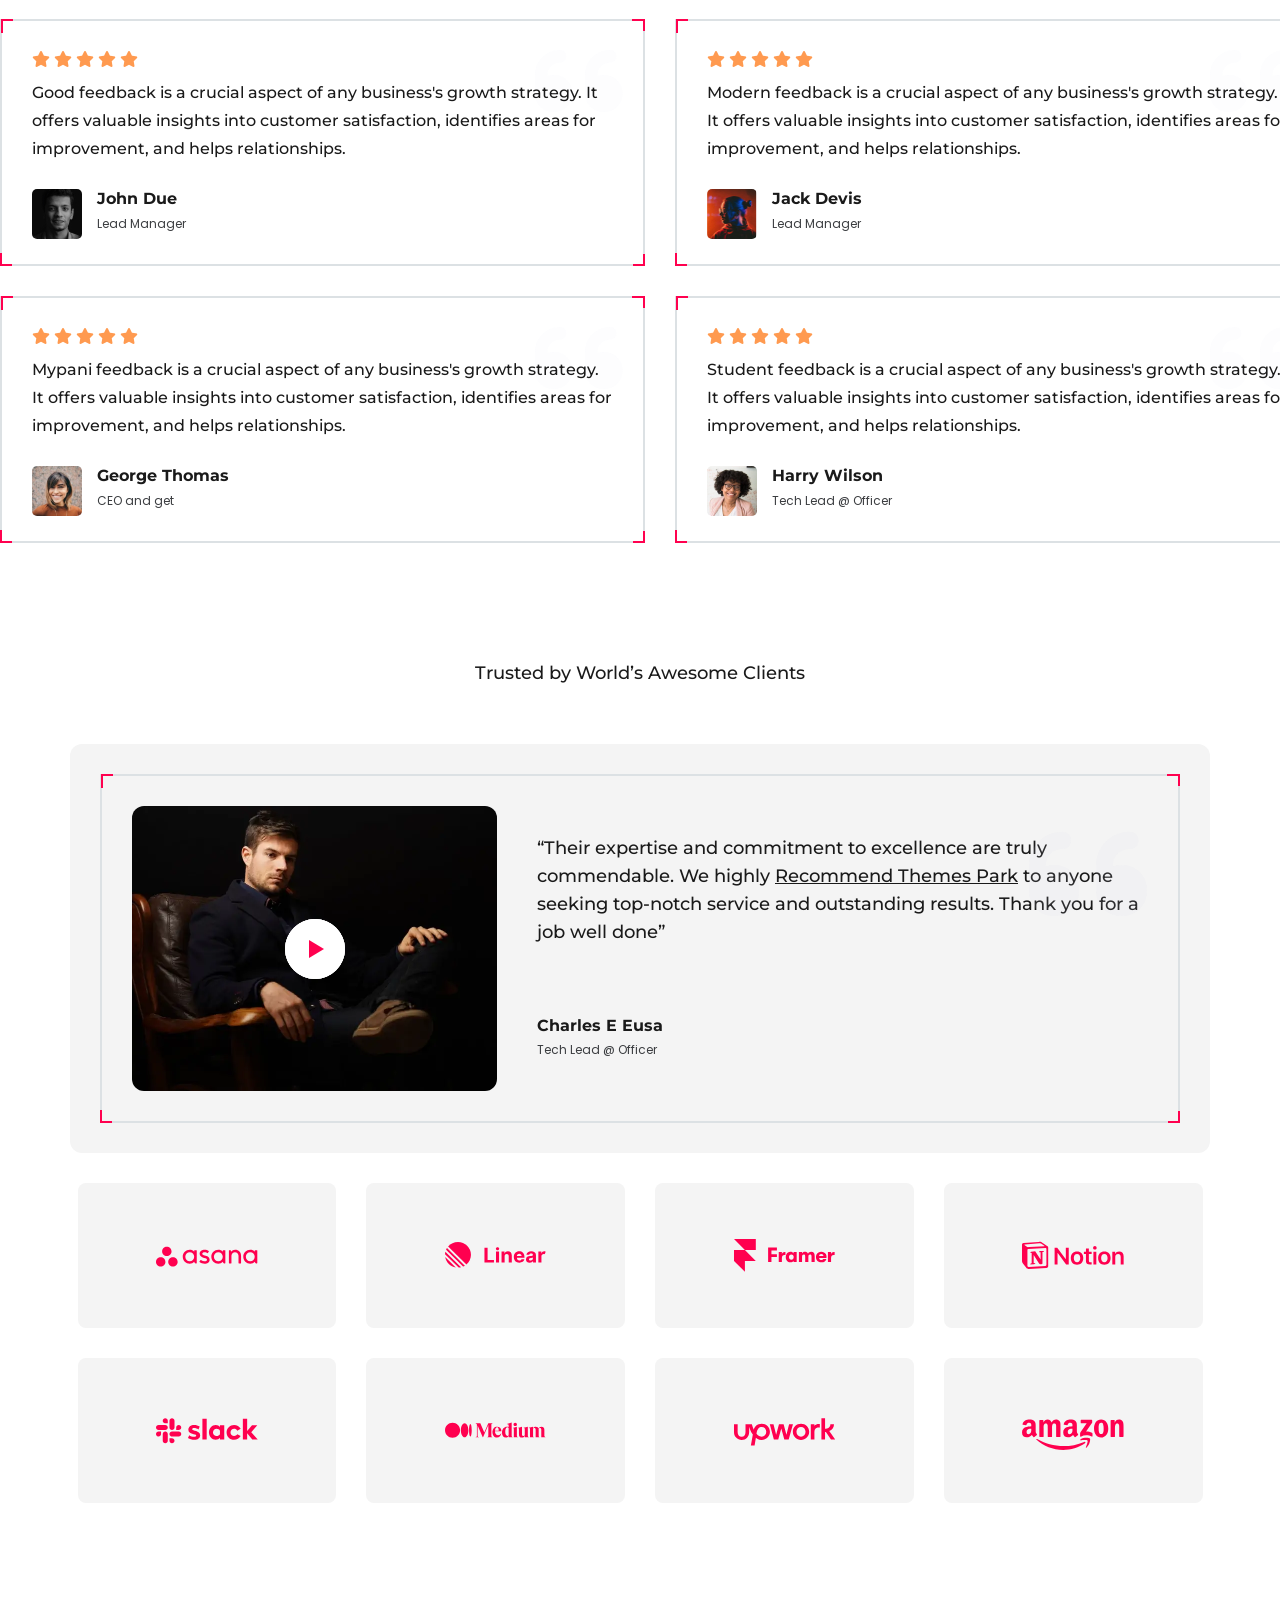
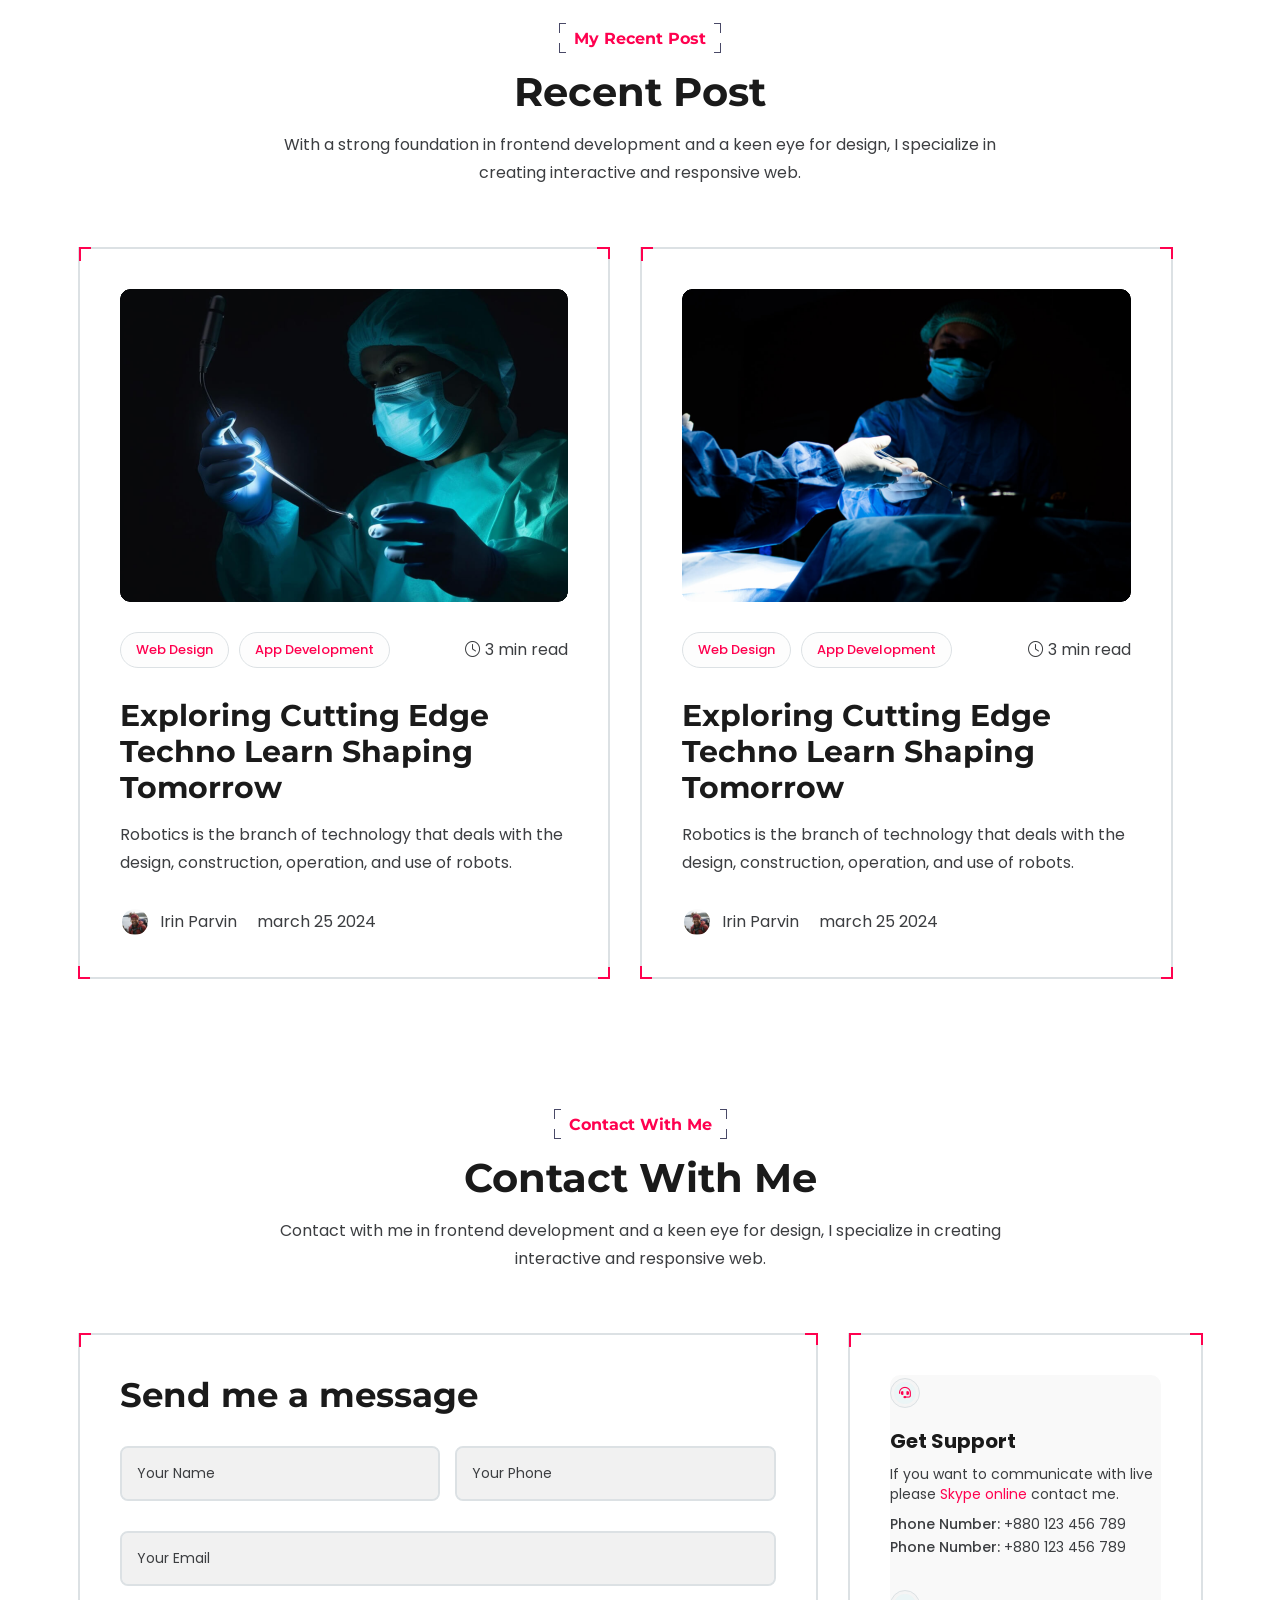
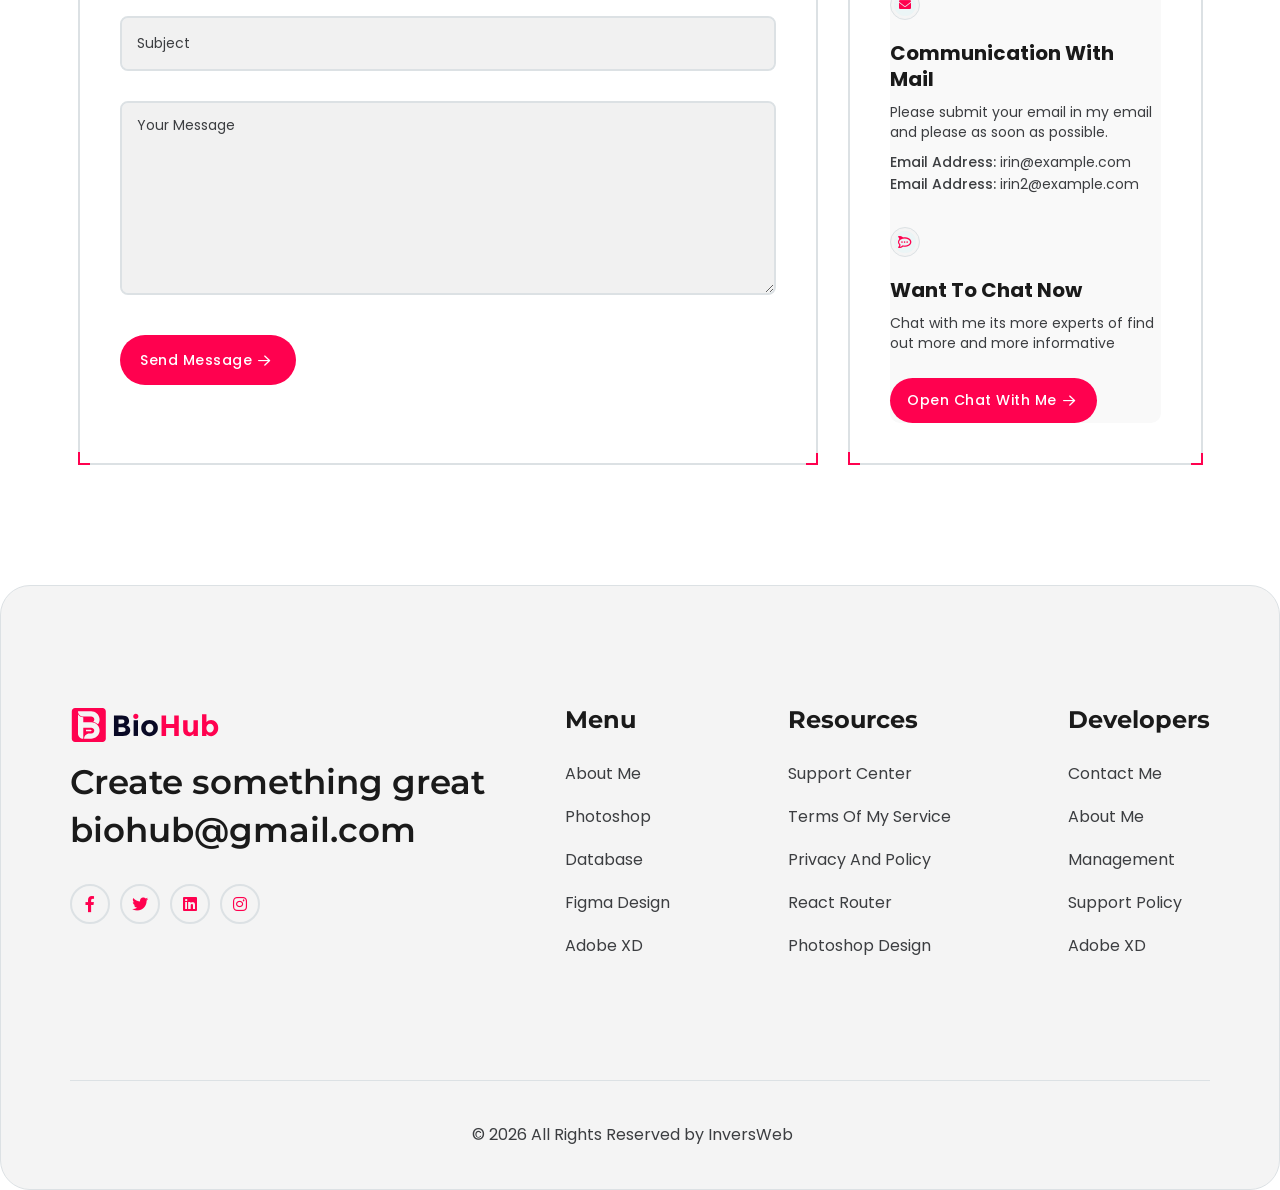
==== commit 337fc205: "nav bar fixed" ====
--- a/index.html
+++ b/index.html
@@ -60,17 +60,14 @@
                                         <li class="current"><a class="smoth-animation" href="#home">Home</a></li>
                                         <li><a class="smoth-animation" href="#portfolio">Portfolio</a></li>
                                         <li><a href="https://blog.thehackerstudio.com" target="_blank" rel="noopener">Blog</a></li>
-                                        <li><a class="smoth-animation" href="#about">About</a></li>
+                                        <li><a class="smoth-animation" href="#resume">About</a></li>
                                         <li><a class="smoth-animation" href="#contact">Contact</a></li>
                                     </ul>
                                 </nav>
                             </nav>
                             <div class="header-btn tmp-button-group d-flex align-items-center">
-                                <a class="tmp-btn btn-border tmp-switch-btn btn-sm hover-transform-none radius-round d-none d-sm-block" href="contact-light.html">
+                                <a class="tmp-btn btn-border tmp-switch-btn btn-sm hover-transform-none radius-round smoth-animation" href="#contact">
                                     <span data-text="Let’s Talk">Let’s Talk</span>
-                                </a>
-                                <a class="tmp-btn tmp-switch-btn btn-sm hover-transform-none radius-round" href="contact-light.html">
-                                    <span data-text="Join Now">Join Now</span>
                                 </a>
                             </div>
                             <div class="tmp-side-collups-area d-block d-xl-none">
@@ -106,7 +103,7 @@
                     <li><a class="smoth-animation" href="#home">Home</a></li>
                     <li><a class="smoth-animation" href="#portfolio">Portfolio</a></li>
                     <li><a href="https://blog.thehackerstudio.com" target="_blank" rel="noopener">Blog</a></li>
-                    <li><a class="smoth-animation" href="#about">About</a></li>
+                    <li><a class="smoth-animation" href="#resume">About</a></li>
                     <li><a class="smoth-animation" href="#contact">Contact</a></li>
                     <li><a class="smoth-animation" href="#contact" style="color:var(--color-primary);font-weight:600;">Let's Talk</a></li>
                 </ul>
@@ -146,7 +143,7 @@
                         <h1 class="title mt-30 mb-30 tmp-scroll-trigger tmp-fade-in animation-order-2">
                             <span class="h2 d-block fw-light">Hi I Am</span>
                             <span class="d-block doc-primary">Chaudhry Mansab Ali</span>
-                            Cyber Security Expert - Author - Influencer.
+                            <span style="font-size:clamp(1rem,2.2vw,1.4rem);line-height:1.4;display:block;">Cyber Security Expert - Author - Influencer.</span>
                         </h1>
                         <p class="description tmp-scroll-trigger tmp-fade-in animation-order-3">
                             I am a passionate and versatile content creator dedicated to crafting compelling narratives, engaging visuals, and impactful messages. With a keen eye for detail and a love for storytelling.
@@ -2728,10 +2725,10 @@
                             <a href="https://blog.thehackerstudio.com" target="_blank" rel="noopener" class="navigation-menu--item-link">Blog</a>
                         </li>
                         <li class="navigation-menu--item">
-                            <a href="#about" class="navigation-menu--item-link">About</a>
+                            <a href="#resume" class="navigation-menu--item-link smoth-animation">About</a>
                         </li>
                         <li class="navigation-menu--item">
-                            <a href="#contact" class="navigation-menu--item-link">Contact</a>
+                            <a href="#contact" class="navigation-menu--item-link smoth-animation">Contact</a>
                         </li>
                     </ul>
                 </nav>
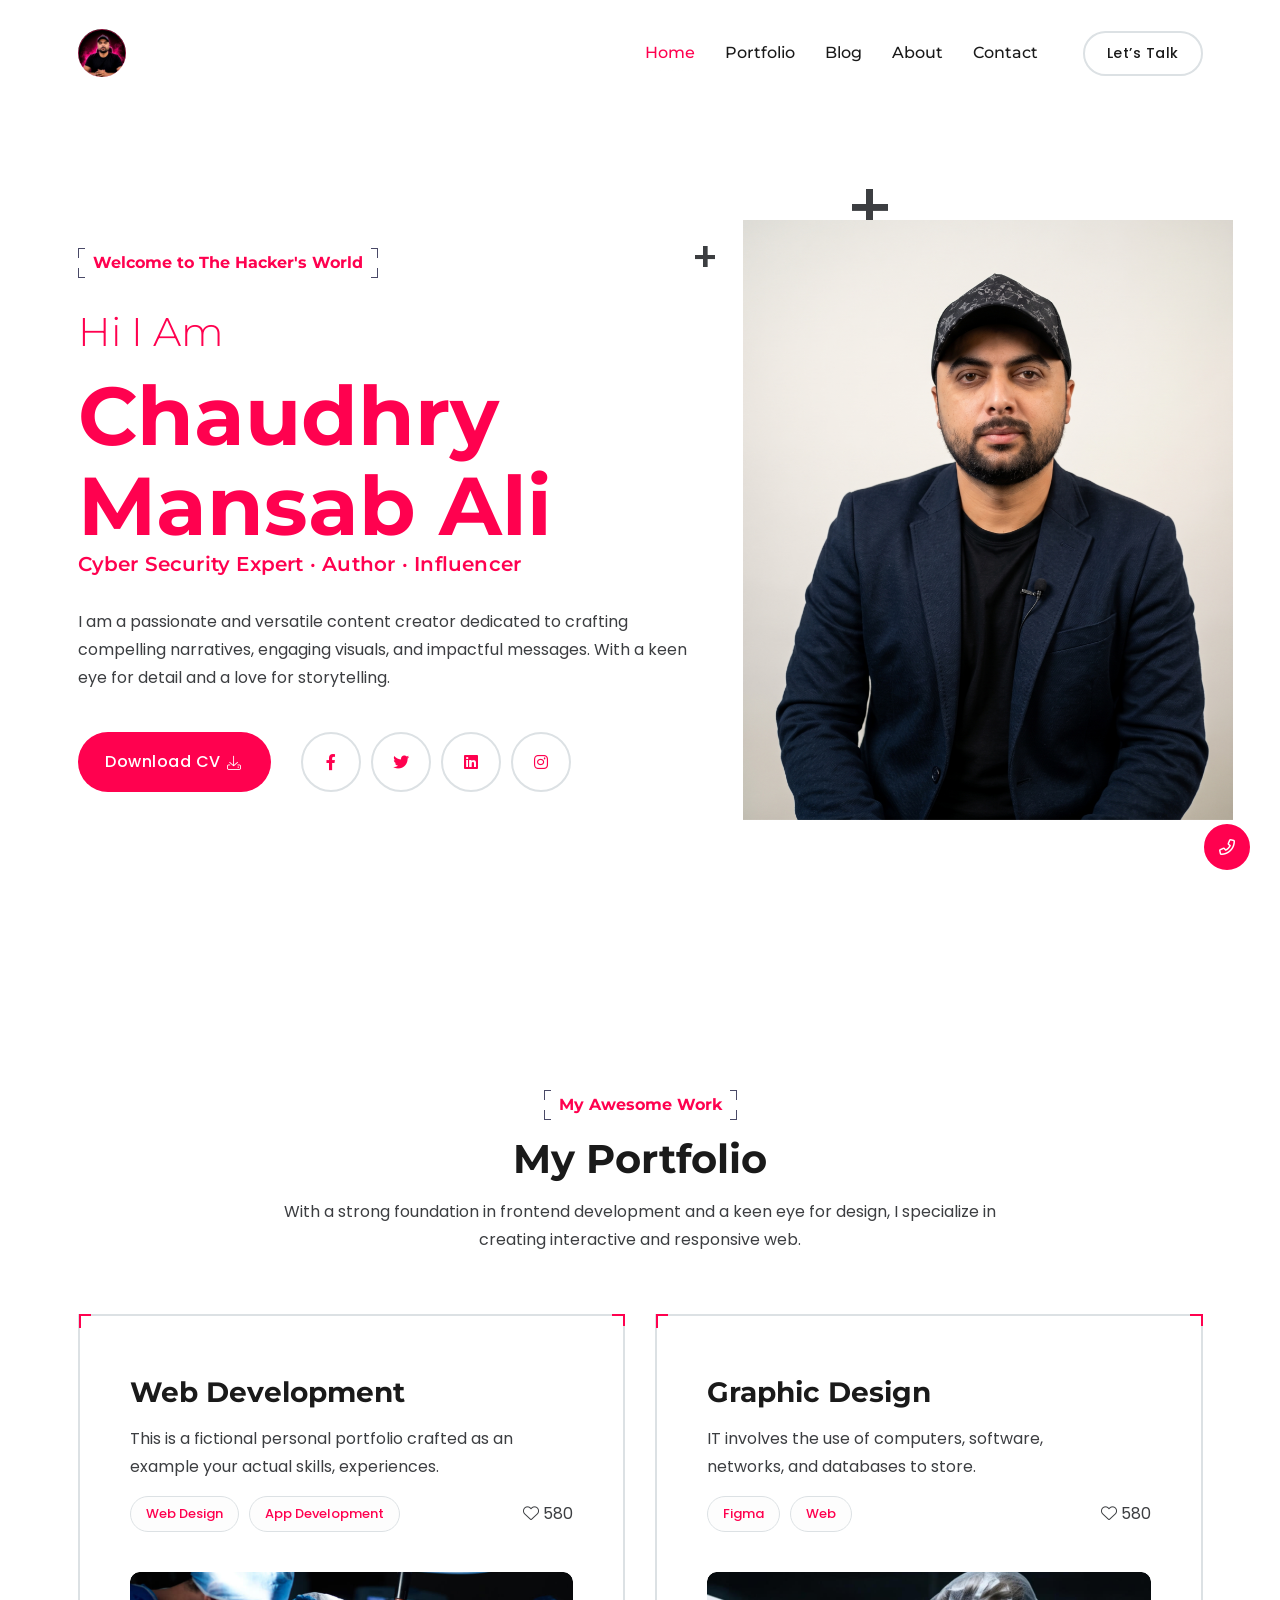
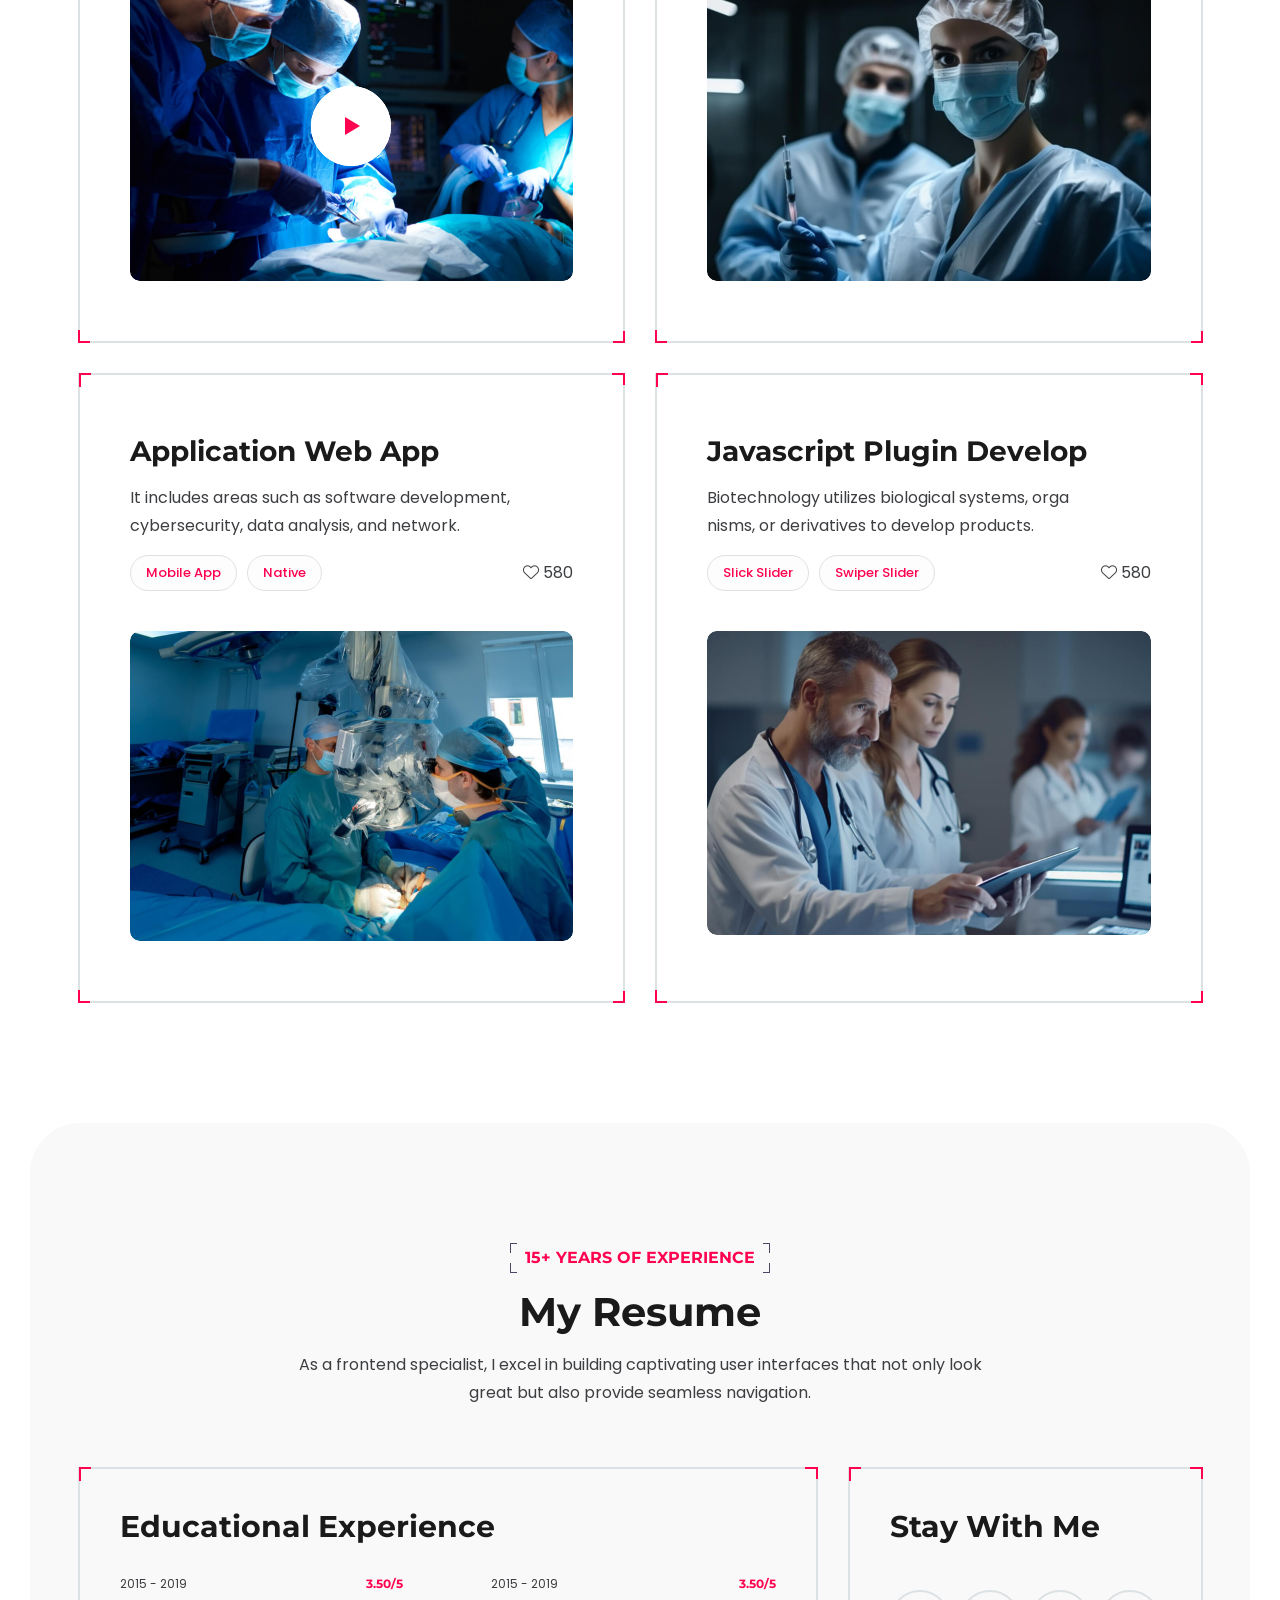
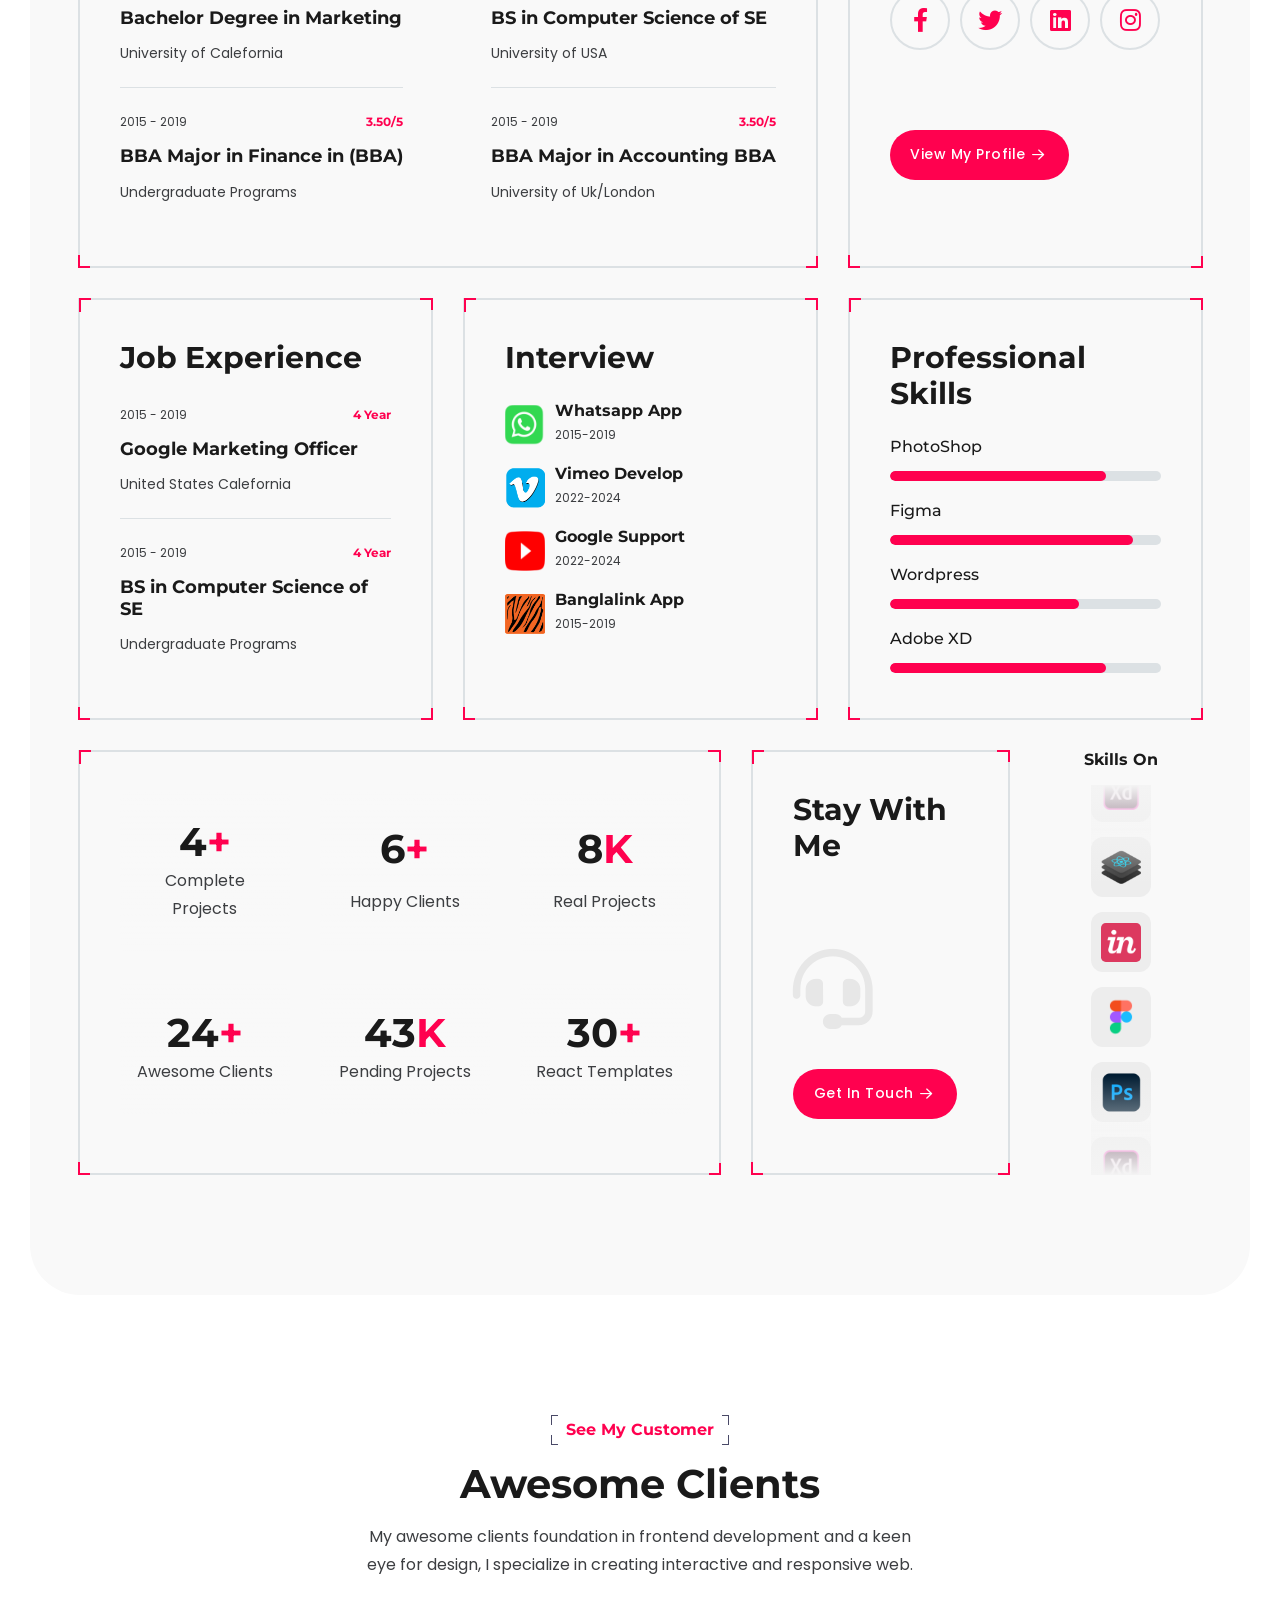
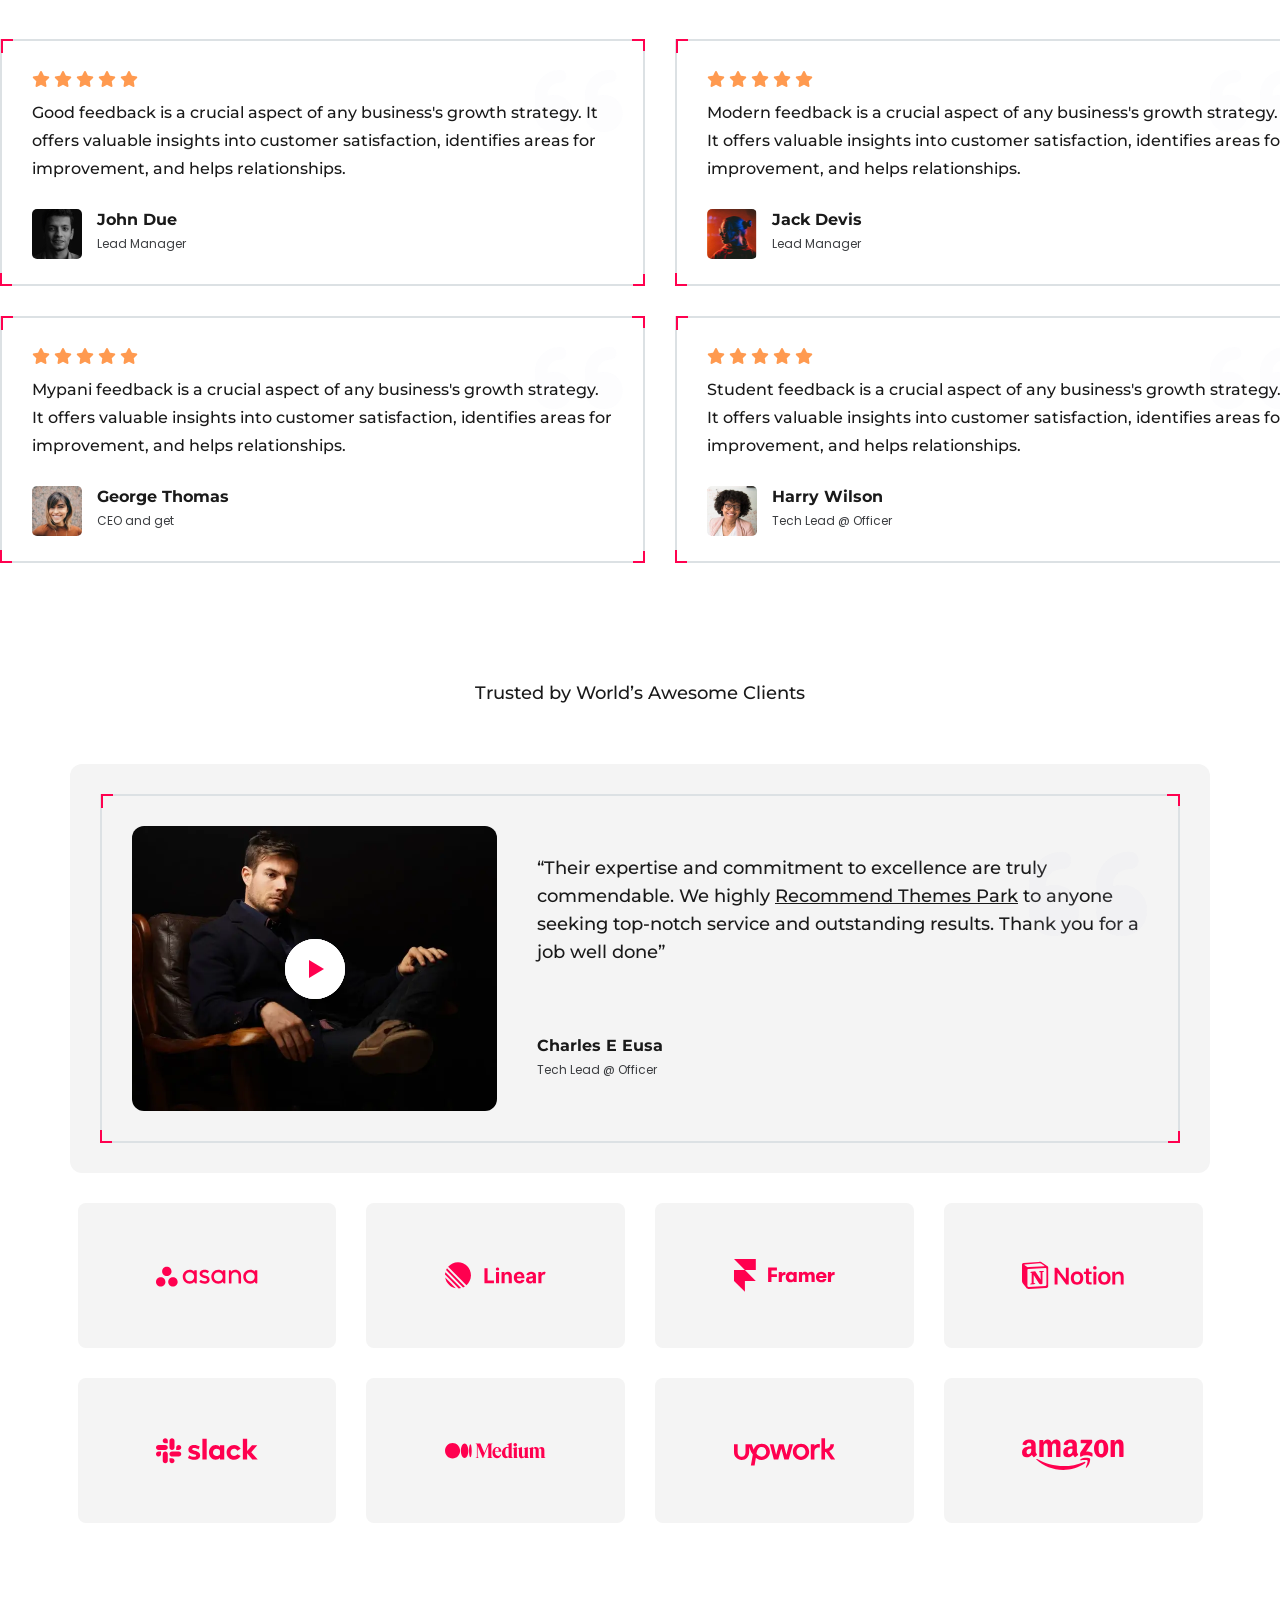
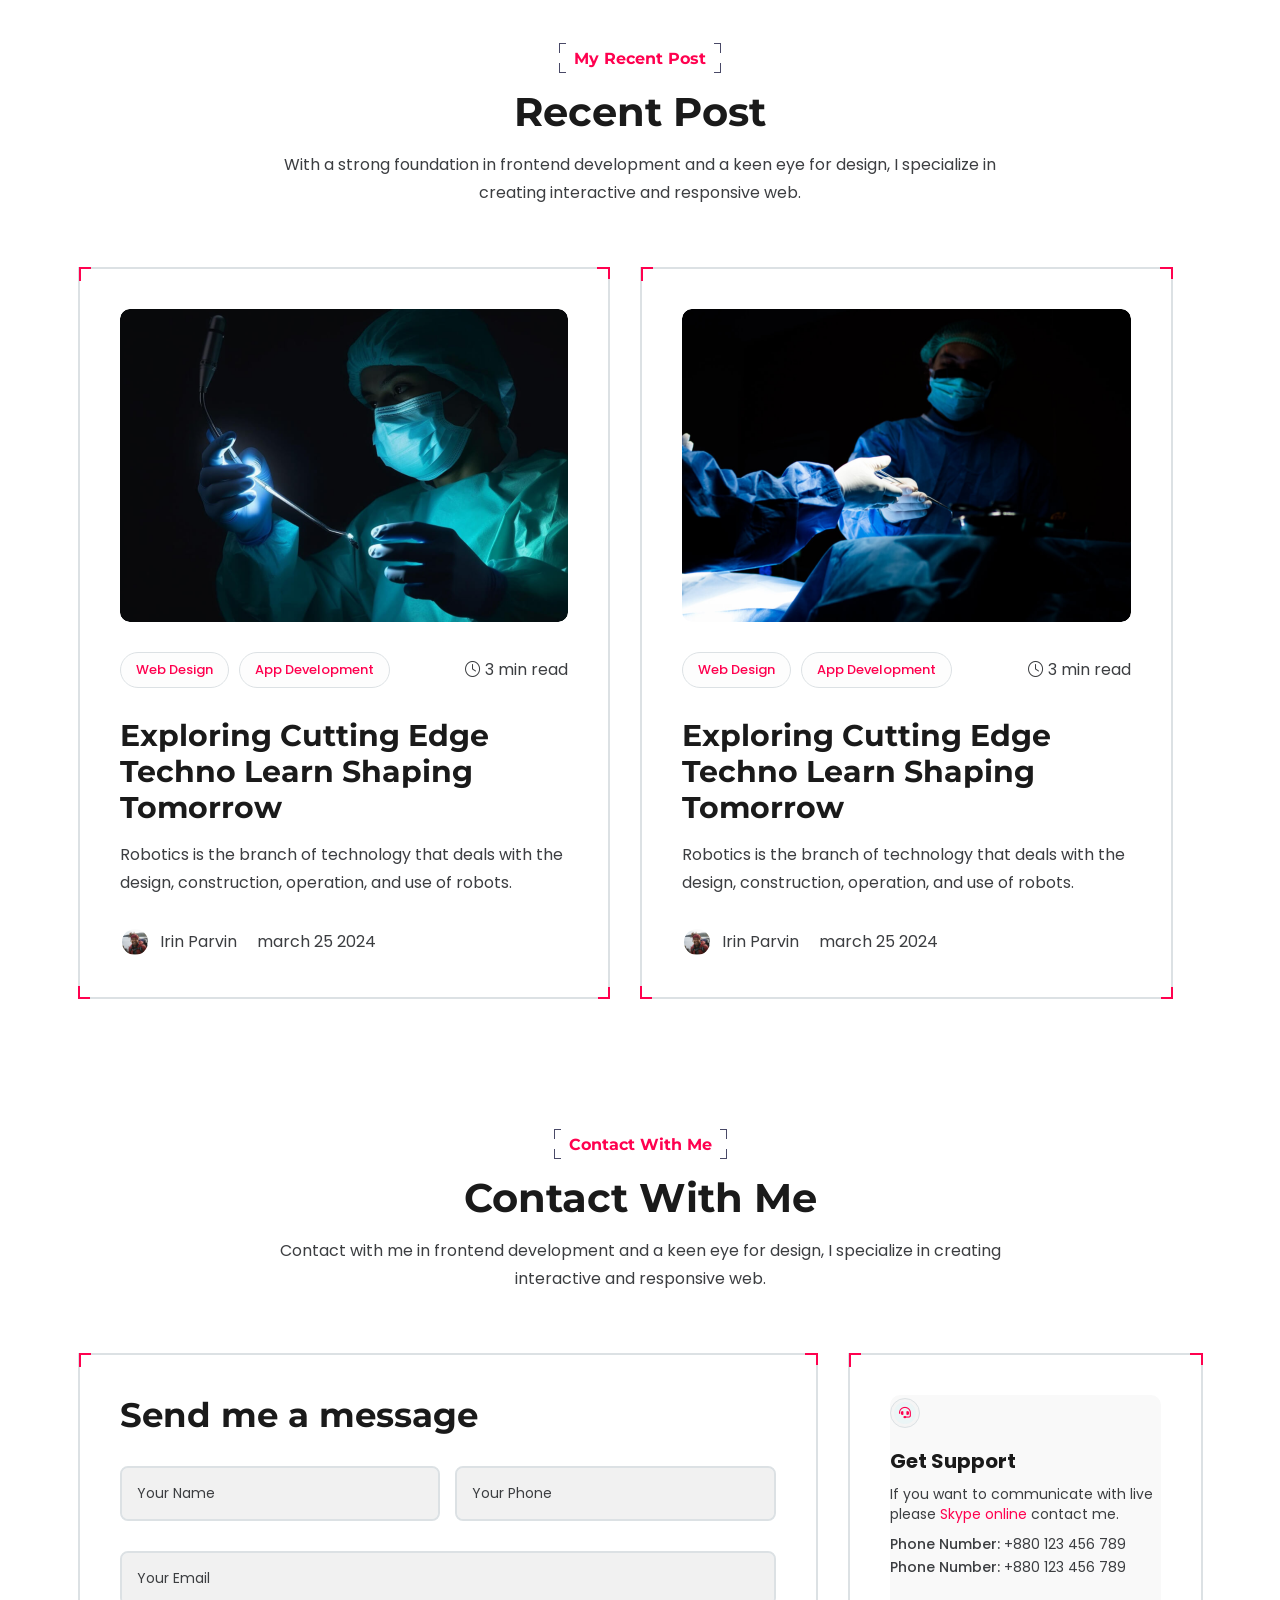
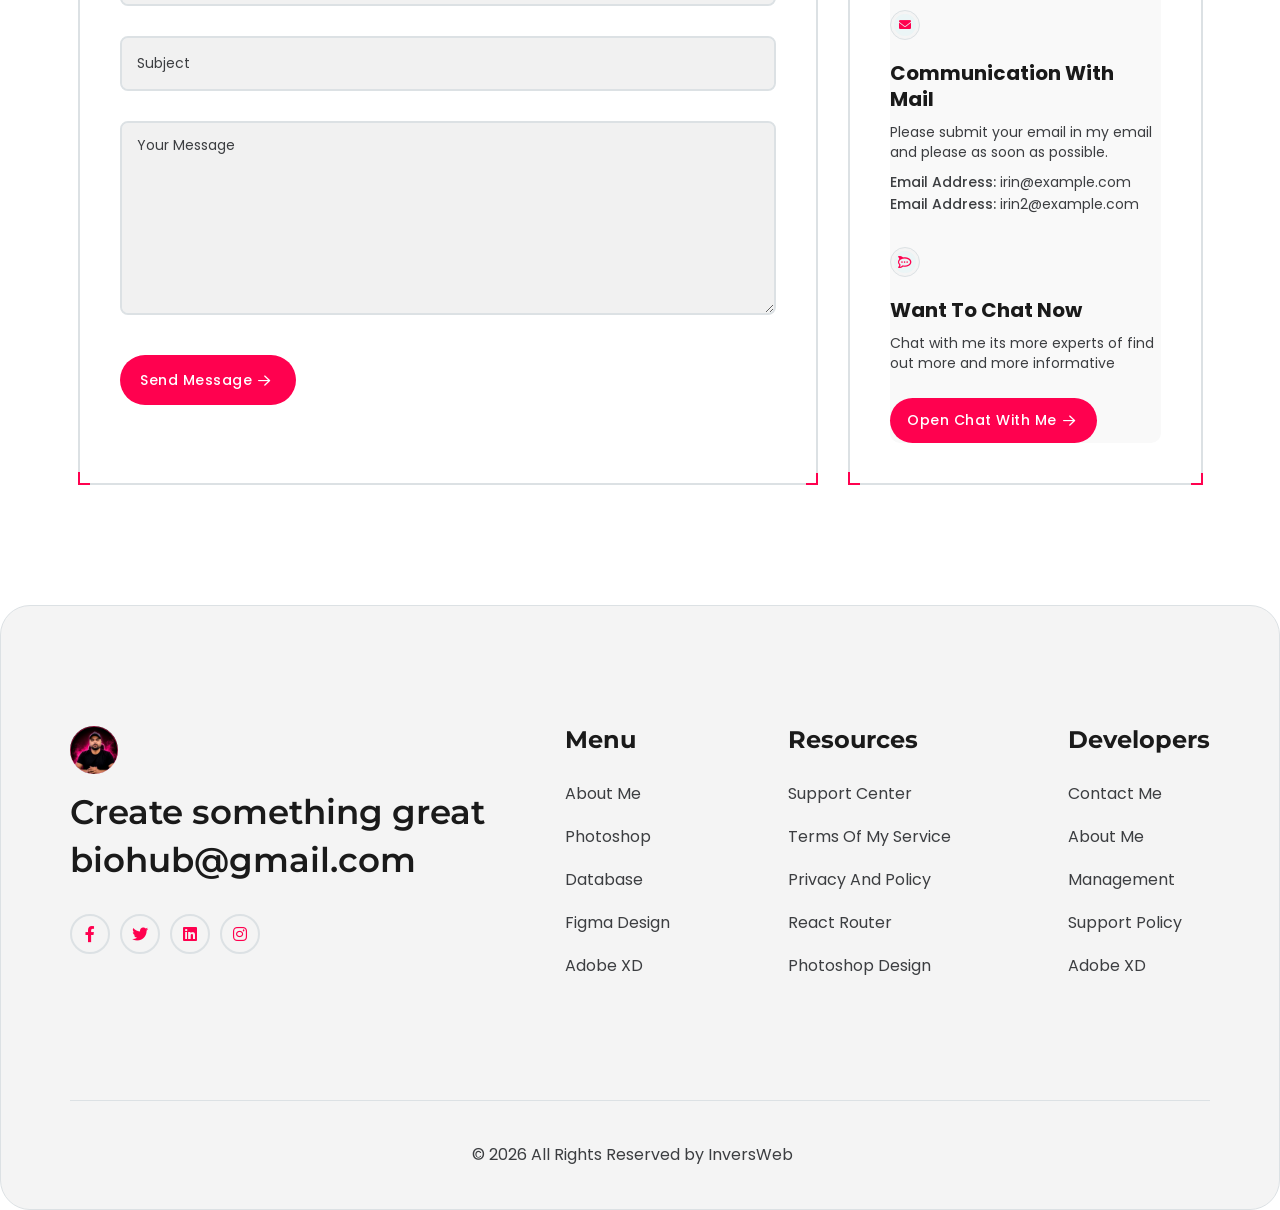
==== commit 6329f39d: "New changes" ====
--- a/index.html
+++ b/index.html
@@ -1,14 +1,60 @@
 <!DOCTYPE html>
-<html lang="en">
+<html lang="en" prefix="og: https://ogp.me/ns#">
 
 <head>
     <meta charset="UTF-8">
-    <meta name="viewport" content="width=device-width, initial-scale=1.0">
+    <meta name="viewport" content="width=device-width, initial-scale=1.0, viewport-fit=cover">
     <meta name="theme-style-mode" content="1">
-
-    <title>Chaudhry Mansab Ali | Cyber Security Expert</title>
-    <!-- Favicon -->
-    <link rel="shortcut icon" type="image/x-icon" href="assets/images/favicon.png">
+    <meta http-equiv="X-UA-Compatible" content="IE=edge">
+    <meta name="theme-color" content="#e8386d">
+
+    <!-- ========== PRIMARY SEO ========== -->
+    <title>Chaudhry Mansab Ali | Cyber Security Expert, Author & Influencer</title>
+    <meta name="description" content="Chaudhry Mansab Ali is a leading Cyber Security Expert, Author, and Digital Influencer. Explore his work, insights, and expertise at The Hacker Studio.">
+    <meta name="keywords" content="Chaudhry Mansab Ali, Cyber Security Expert, Ethical Hacking, The Hacker Studio, Cybersecurity Pakistan, Author, Influencer, Penetration Testing, Information Security">
+    <meta name="author" content="Chaudhry Mansab Ali">
+    <meta name="robots" content="index, follow, max-snippet:-1, max-image-preview:large, max-video-preview:-1">
+    <link rel="canonical" href="https://thehackerstudio.com/">
+
+    <!-- ========== OPEN GRAPH (Facebook / LinkedIn) ========== -->
+    <meta property="og:type" content="website">
+    <meta property="og:site_name" content="The Hacker Studio">
+    <meta property="og:title" content="Chaudhry Mansab Ali | Cyber Security Expert, Author & Influencer">
+    <meta property="og:description" content="Leading Cyber Security Expert, Author, and Digital Influencer. Explore insights, courses, and expertise at The Hacker Studio.">
+    <meta property="og:url" content="https://thehackerstudio.com/">
+    <meta property="og:image" content="https://thehackerstudio.com/assets/images/doctor/hero-mansab.jpg">
+    <meta property="og:image:width" content="1200">
+    <meta property="og:image:height" content="630">
+    <meta property="og:locale" content="en_US">
+
+    <!-- ========== TWITTER CARD ========== -->
+    <meta name="twitter:card" content="summary_large_image">
+    <meta name="twitter:site" content="@MansabAli">
+    <meta name="twitter:creator" content="@MansabAli">
+    <meta name="twitter:title" content="Chaudhry Mansab Ali | Cyber Security Expert, Author & Influencer">
+    <meta name="twitter:description" content="Leading Cyber Security Expert, Author, and Digital Influencer. Explore insights, courses, and expertise at The Hacker Studio.">
+    <meta name="twitter:image" content="https://thehackerstudio.com/assets/images/doctor/hero-mansab.jpg">
+
+    <!-- ========== STRUCTURED DATA (JSON-LD) ========== -->
+    <script type="application/ld+json">
+    {
+      "@context": "https://schema.org",
+      "@type": "Person",
+      "name": "Chaudhry Mansab Ali",
+      "jobTitle": "Cyber Security Expert, Author & Influencer",
+      "url": "https://thehackerstudio.com",
+      "image": "https://thehackerstudio.com/assets/images/doctor/hero-mansab.jpg",
+      "sameAs": [
+        "https://blog.thehackerstudio.com"
+      ],
+      "knowsAbout": ["Cyber Security", "Ethical Hacking", "Penetration Testing", "Information Security", "Digital Influencing"],
+      "description": "Chaudhry Mansab Ali is a leading Cyber Security Expert, Author, and Digital Influencer based in Pakistan."
+    }
+    </script>
+
+    <!-- ========== FAVICON ========== -->
+    <link rel="shortcut icon" type="image/jpeg" href="assets/images/mansab-favicon.jpg">
+    <link rel="apple-touch-icon" href="assets/images/mansab-favicon.jpg">
     <!-- CSS ============================================ -->
     <link rel="preload" href="assets/css/vendor/bootstrap.css" as="style" onload="this.rel='stylesheet'">
     <link rel="preload" href="assets/css/vendor/animation.css" as="style" onload="this.rel='stylesheet'">
@@ -49,8 +95,8 @@
                     <div class="header-content">
                         <div class="logo">
                             <a href="index.html">
-                                <img class="logo-dark" src="assets/images/logo/logo-red-dark.svg" alt="logo">
-                                <img class="logo-white" src="assets/images/logo/main-logo.svg" alt="logo">
+                                <img class="logo-dark" src="assets/images/logo/mansab-logo.jpg" alt="Chaudhry Mansab Ali" style="height:48px;width:48px;border-radius:50%;object-fit:cover;">
+                                <img class="logo-white" src="assets/images/logo/mansab-logo.jpg" alt="Chaudhry Mansab Ali" style="height:48px;width:48px;border-radius:50%;object-fit:cover;">
                             </a>
                         </div>
                         <div class="tmp-header-right">
@@ -87,8 +133,8 @@
                 <div class="header-top">
                     <div class="logo">
                         <a href="index.html" class="logo-area">
-                            <img class="logo-dark" src="assets/images/logo/logo-red-dark.svg" alt="logo">
-                            <img class="logo-white" src="assets/images/logo/main-logo.svg" alt="logo">
+                            <img class="logo-dark" src="assets/images/logo/mansab-logo.jpg" alt="Chaudhry Mansab Ali" style="height:48px;width:48px;border-radius:50%;object-fit:cover;">
+                            <img class="logo-white" src="assets/images/logo/mansab-logo.jpg" alt="Chaudhry Mansab Ali" style="height:48px;width:48px;border-radius:50%;object-fit:cover;">
                         </a>
                     </div>
 
@@ -142,8 +188,8 @@
                         </div>
                         <h1 class="title mt-30 mb-30 tmp-scroll-trigger tmp-fade-in animation-order-2">
                             <span class="h2 d-block fw-light">Hi I Am</span>
-                            <span class="d-block doc-primary">Chaudhry Mansab Ali</span>
-                            <span style="font-size:clamp(1rem,2.2vw,1.4rem);line-height:1.4;display:block;">Cyber Security Expert - Author - Influencer.</span>
+                            <span class="d-block doc-primary" style="font-size:clamp(2rem,6.5vw,82px);line-height:1.1;">Chaudhry Mansab Ali</span>
+                            <span style="font-size:clamp(1.4rem,3vw,2rem);line-height:1.35;display:block;font-weight:600;letter-spacing:0.01em;">Cyber Security Expert · Author · Influencer</span>
                         </h1>
                         <p class="description tmp-scroll-trigger tmp-fade-in animation-order-3">
                             I am a passionate and versatile content creator dedicated to crafting compelling narratives, engaging visuals, and impactful messages. With a keen eye for detail and a love for storytelling.
@@ -173,7 +219,7 @@
                             <div class="plus-2">+</div>
                         </div>
                         <div class="thumbnail tmp-scroll-trigger tmp-zoom-in animation-order-1">
-                            <img src="assets/images/doctor/banner-pink.webp" width="500" alt="">
+                            <img src="assets/images/doctor/hero-mansab.jpg" width="500" alt="Chaudhry Mansab Ali" style="object-fit:cover;max-height:600px;object-position:top;">
                         </div>
                     </div>
                 </div>
@@ -188,321 +234,6 @@
     <!-- hero section end -->
 
 
-    <!-- service section -->
-    <section class="tmp-section doctor-service tmp-section-padding" id="service">
-        <div class="tmp-section-overlay"></div>
-        <div class="container">
-            <!-- Start Section Title  -->
-            <div class="row justify-content-center">
-                <div class="col-lg-12">
-                    <div class="tmp-section-content mb--60 text-center">
-                        <div class="tmp-fsb tmp-scroll-trigger tmp-fade-in animation-order-1">
-                            <div class="border-left"></div>
-                            <div class="border-right"></div>
-                            <h2 class="h6 subtitle">My Specializations Services</h2>
-                        </div>
-                        <h2 class="tmp-section-title fw-bold mt-4 mb-4 tmp-scroll-trigger tmp-fade-in animation-order-2">What I Do</h2>
-                        <p class="tmp-section-desc mx-auto tmp-scroll-trigger tmp-fade-in animation-order-3">Develop comprehensive content strategies tailored to your unique goals and target audience, ensuring that every piece of content.</p>
-                    </div>
-                </div>
-            </div>
-            <!-- End Section Title  -->
-            <div class="row g-5">
-                <div class="col-xl-4 col-lg-6 col-md-6 tmp-scroll-trigger tmp-fade-in animation-order-1">
-                    <div class="service service-style-1 service-card tmp-four-side-border" data-bs-toggle="modal" data-bs-target="#exampleModalService">
-                        <div class="inner">
-                            <div class="tmp-left"></div>
-                            <div class="tmp-right"></div>
-                            <div class="tmp-bottom"></div>
-                            <div class="tmp-bottom-right"></div>
-                            <div class="card-body">
-                                <div class="tmp-card-icon">
-                                    <img src="assets/images/icons/service/d1.svg" alt="Complex Operation">
-                                </div>
-                                <h3 class="h4 tmp-card-title">
-                                    <a href="javascript:void(0)" aria-label="Complex Operation">Complex Operation</a>
-                                </h3>
-                                <p class="tmp-card-desc">This is a fictional personal portfolio crafted as an example your actual skills, experiences.</p>
-                            </div>
-                        </div>
-                    </div>
-                </div>
-
-                <div class="col-xl-4 col-lg-6 col-md-6 tmp-scroll-trigger tmp-fade-in animation-order-2">
-                    <div class="service service-style-1 service-card tmp-four-side-border" data-bs-toggle="modal" data-bs-target="#exampleModalService">
-                        <div class="inner">
-                            <div class="tmp-left"></div>
-                            <div class="tmp-right"></div>
-                            <div class="tmp-bottom"></div>
-                            <div class="tmp-bottom-right"></div>
-                            <div class="card-body">
-                                <div class="tmp-card-icon">
-                                    <img src="assets/images/icons/service/d2.svg" alt="Medicle Tretment">
-                                </div>
-                                <h3 class="h4 tmp-card-title">
-                                    <a href="javascript:void(0)" aria-label="Medicle Tretment">Medicle Tretment</a>
-                                </h3>
-                                <p class="tmp-card-desc"> Vue Js allows developers to break down UIs into reusable components build.</p>
-                            </div>
-                        </div>
-                    </div>
-                </div>
-                <div class="col-xl-4 col-lg-6 col-md-6 tmp-scroll-trigger tmp-fade-in animation-order-3">
-                    <div class="service service-style-1 service-card tmp-four-side-border" data-bs-toggle="modal" data-bs-target="#exampleModalService">
-                        <div class="inner">
-                            <div class="tmp-left"></div>
-                            <div class="tmp-right"></div>
-                            <div class="tmp-bottom"></div>
-                            <div class="tmp-bottom-right"></div>
-                            <div class="card-body">
-                                <div class="tmp-card-icon">
-                                    <img src="assets/images/icons/service/d3.svg" alt="Operation Theater">
-                                </div>
-                                <h3 class="h4 tmp-card-title">
-                                    <a href="javascript:void(0)" aria-label="Operation Theater">Operation Theater</a>
-                                </h3>
-                                <p class="tmp-card-desc">Create a place for your business, your interests, or anything else with the open source.</p>
-                            </div>
-                        </div>
-                    </div>
-                </div>
-                <div class="col-xl-4 col-lg-6 col-md-6 tmp-scroll-trigger tmp-fade-in animation-order-4">
-                    <div class="service service-style-1 service-card tmp-four-side-border" data-bs-toggle="modal" data-bs-target="#exampleModalService">
-                        <div class="inner">
-                            <div class="tmp-left"></div>
-                            <div class="tmp-right"></div>
-                            <div class="tmp-bottom"></div>
-                            <div class="tmp-bottom-right"></div>
-                            <div class="card-body">
-                                <div class="tmp-card-icon">
-                                    <img src="assets/images/icons/service/d4.svg" alt="Dental Treatment">
-                                </div>
-                                <h3 class="h4 tmp-card-title">
-                                    <a href="javascript:void(0)" aria-label="Dental Treatment">Dental Treatment</a>
-                                </h3>
-                                <p class="tmp-card-desc">HTML is great for declaring static documents, but it falters when we try to use it for .</p>
-                            </div>
-                        </div>
-                    </div>
-                </div>
-                <div class="col-xl-4 col-lg-6 col-md-6 tmp-scroll-trigger tmp-fade-in animation-order-5">
-                    <div class="service service-style-1 service-card tmp-four-side-border" data-bs-toggle="modal" data-bs-target="#exampleModalService">
-                        <div class="inner">
-                            <div class="tmp-left"></div>
-                            <div class="tmp-right"></div>
-                            <div class="tmp-bottom"></div>
-                            <div class="tmp-bottom-right"></div>
-                            <div class="card-body">
-                                <div class="tmp-card-icon">
-                                    <img src="assets/images/icons/service/d5.svg" alt="Best ICU Provider">
-                                </div>
-                                <h3 class="h4 tmp-card-title">
-                                    <a href="javascript:void(0)" aria-label="Best ICU Provider">Best ICU Provider</a>
-                                </h3>
-                                <p class="tmp-card-desc">This is a fictional personal portfolio crafted as an example your actual skills, experiences.</p>
-                            </div>
-                        </div>
-                    </div>
-                </div>
-                <div class="col-xl-4 col-lg-6 col-md-6 tmp-scroll-trigger tmp-fade-in animation-order-6">
-                    <div class="service service-style-1 service-card tmp-four-side-border" data-bs-toggle="modal" data-bs-target="#exampleModalService">
-                        <div class="inner">
-                            <div class="tmp-left"></div>
-                            <div class="tmp-right"></div>
-                            <div class="tmp-bottom"></div>
-                            <div class="tmp-bottom-right"></div>
-                            <div class="card-body">
-                                <div class="tmp-card-icon">
-                                    <img src="assets/images/icons/service/d6.svg" alt="Best Medical Treat">
-                                </div>
-                                <h3 class="h4 tmp-card-title">
-                                    <a href="javascript:void(0)" aria-label="Best Medical Treat">Best Medical Treat</a>
-                                </h3>
-                                <p class="tmp-card-desc">Postman is an API platform for building and using APIs. Postman simplifies each step.</p>
-                            </div>
-                        </div>
-                    </div>
-                </div>
-            </div>
-            <div class="row">
-                <div class="col-lg-12 mt-5">
-                    <div class="service-style-1 service-slider tmp-four-side-border">
-                        <div class="tmp-left"></div>
-                        <div class="tmp-right"></div>
-                        <div class="tmp-bottom"></div>
-                        <div class="tmp-bottom-right"></div>
-                        <div class="card-body">
-                            <div class="tmp-service-slider overflow-hidden">
-                                <div class="swiper-wrapper slide-transtion">
-                                    <!-- single slide -->
-                                    <div class="swiper-slide">
-                                        <div class="tmp-small-card">
-                                            <div class="tmp-small-card-icon">
-                                                <img src="assets/images/doctor/slider/1.svg" alt="personal portfolio image">
-                                            </div>
-                                            <h3 class="h5 tmp-small-card-title">Demo Install</h3>
-                                        </div>
-                                    </div>
-                                    <!-- single slide end -->
-                                    <!-- single slide -->
-                                    <div class="swiper-slide">
-                                        <div class="tmp-small-card">
-                                            <div class="tmp-small-card-icon">
-                                                <img src="assets/images/doctor/slider/2.svg" alt="personal portfolio image">
-                                            </div>
-                                            <h3 class="h5 tmp-small-card-title">React Setup</h3>
-                                        </div>
-                                    </div>
-                                    <!-- single slide end -->
-                                    <!-- single slide -->
-                                    <div class="swiper-slide">
-                                        <div class="tmp-small-card">
-                                            <div class="tmp-small-card-icon">
-                                                <img src="assets/images/doctor/slider/3.svg" alt="personal portfolio image">
-                                            </div>
-                                            <h3 class="h5 tmp-small-card-title">Logo Design</h3>
-                                        </div>
-                                    </div>
-                                    <!-- single slide end -->
-                                    <!-- single slide -->
-                                    <div class="swiper-slide">
-                                        <div class="tmp-small-card">
-                                            <div class="tmp-small-card-icon">
-                                                <img src="assets/images/doctor/slider/4.svg" alt="personal portfolio image">
-                                            </div>
-                                            <h3 class="h5 tmp-small-card-title">Figma Design</h3>
-                                        </div>
-                                    </div>
-                                    <!-- single slide end -->
-                                    <!-- single slide -->
-                                    <div class="swiper-slide">
-                                        <div class="tmp-small-card">
-                                            <div class="tmp-small-card-icon">
-                                                <img src="assets/images/doctor/slider/5.svg" alt="personal portfolio image">
-                                            </div>
-                                            <h3 class="h5 tmp-small-card-title">XD Design</h3>
-                                        </div>
-                                    </div>
-                                    <!-- single slide end -->
-                                    <!-- single slide -->
-                                    <div class="swiper-slide">
-                                        <div class="tmp-small-card">
-                                            <div class="tmp-small-card-icon">
-                                                <img src="assets/images/doctor/slider/6.svg" alt="personal portfolio image">
-                                            </div>
-                                            <h3 class="h5 tmp-small-card-title">Painting</h3>
-                                        </div>
-                                    </div>
-                                    <!-- single slide end -->
-                                    <!-- single slide -->
-                                    <div class="swiper-slide">
-                                        <div class="tmp-small-card">
-                                            <div class="tmp-small-card-icon">
-                                                <img src="assets/images/doctor/slider/7.svg" alt="personal portfolio image">
-                                            </div>
-                                            <h3 class="h5 tmp-small-card-title">React Ready</h3>
-                                        </div>
-                                    </div>
-                                    <!-- single slide end -->
-                                    <!-- single slide -->
-                                    <div class="swiper-slide">
-                                        <div class="tmp-small-card">
-                                            <div class="tmp-small-card-icon">
-                                                <img src="assets/images/doctor/slider/1.svg" alt="personal portfolio image">
-                                            </div>
-                                            <h3 class="h5 tmp-small-card-title">Demo Install</h3>
-                                        </div>
-                                    </div>
-                                    <!-- single slide end -->
-                                    <!-- single slide -->
-                                    <div class="swiper-slide">
-                                        <div class="tmp-small-card">
-                                            <div class="tmp-small-card-icon">
-                                                <img src="assets/images/doctor/slider/1.svg" alt="personal portfolio image">
-                                            </div>
-                                            <h3 class="h5 tmp-small-card-title">Demo Install</h3>
-                                        </div>
-                                    </div>
-                                    <!-- single slide end -->
-                                    <!-- single slide -->
-                                    <div class="swiper-slide">
-                                        <div class="tmp-small-card">
-                                            <div class="tmp-small-card-icon">
-                                                <img src="assets/images/doctor/slider/2.svg" alt="personal portfolio image">
-                                            </div>
-                                            <h3 class="h5 tmp-small-card-title">React Setup</h3>
-                                        </div>
-                                    </div>
-                                    <!-- single slide end -->
-                                    <!-- single slide -->
-                                    <div class="swiper-slide">
-                                        <div class="tmp-small-card">
-                                            <div class="tmp-small-card-icon">
-                                                <img src="assets/images/doctor/slider/3.svg" alt="personal portfolio image">
-                                            </div>
-                                            <h3 class="h5 tmp-small-card-title">Logo Design</h3>
-                                        </div>
-                                    </div>
-                                    <!-- single slide end -->
-                                    <!-- single slide -->
-                                    <div class="swiper-slide">
-                                        <div class="tmp-small-card">
-                                            <div class="tmp-small-card-icon">
-                                                <img src="assets/images/doctor/slider/4.svg" alt="personal portfolio image">
-                                            </div>
-                                            <h3 class="h5 tmp-small-card-title">Figma Design</h3>
-                                        </div>
-                                    </div>
-                                    <!-- single slide end -->
-                                    <!-- single slide -->
-                                    <div class="swiper-slide">
-                                        <div class="tmp-small-card">
-                                            <div class="tmp-small-card-icon">
-                                                <img src="assets/images/doctor/slider/5.svg" alt="personal portfolio image">
-                                            </div>
-                                            <h3 class="h5 tmp-small-card-title">XD Design</h3>
-                                        </div>
-                                    </div>
-                                    <!-- single slide end -->
-                                    <!-- single slide -->
-                                    <div class="swiper-slide">
-                                        <div class="tmp-small-card">
-                                            <div class="tmp-small-card-icon">
-                                                <img src="assets/images/doctor/slider/6.svg" alt="personal portfolio image">
-                                            </div>
-                                            <h3 class="h5 tmp-small-card-title">Painting</h3>
-                                        </div>
-                                    </div>
-                                    <!-- single slide end -->
-                                    <!-- single slide -->
-                                    <div class="swiper-slide">
-                                        <div class="tmp-small-card">
-                                            <div class="tmp-small-card-icon">
-                                                <img src="assets/images/doctor/slider/7.svg" alt="personal portfolio image">
-                                            </div>
-                                            <h3 class="h5 tmp-small-card-title">React Ready</h3>
-                                        </div>
-                                    </div>
-                                    <!-- single slide end -->
-                                    <!-- single slide -->
-                                    <div class="swiper-slide">
-                                        <div class="tmp-small-card">
-                                            <div class="tmp-small-card-icon">
-                                                <img src="assets/images/doctor/slider/1.svg" alt="personal portfolio image">
-                                            </div>
-                                            <h3 class="h5 tmp-small-card-title">Demo Install</h3>
-                                        </div>
-                                    </div>
-                                    <!-- single slide end -->
-                                </div>
-                            </div>
-                        </div>
-                    </div>
-                </div>
-            </div>
-        </div>
-    </section>
-    <!-- service section end -->
 
     <!-- work section -->
     <section class="tmp-section tmp-section-padding is-doctor" id="portfolio">
@@ -2386,7 +2117,7 @@
                 <div class="tmp-footer-wrapper tmp-section-padding tmp-border-bottom gap-5 d-flex justify-content-between">
                     <div class="tmp-footer-left min-fit mr-50">
                         <a href="index.html" class="tmp-footer-logo mb-1">
-                            <img class="logo-image" width="150" height="40" src="assets/images/logo/logo-red-dark.svg" alt="biohub">
+                            <img class="logo-image" src="assets/images/logo/mansab-logo.jpg" alt="Chaudhry Mansab Ali" style="height:48px;width:48px;border-radius:50%;object-fit:cover;">
                         </a>
                         <h4 class="tmp-footer-mail mt-4 mb-5 d-block">
                             Create something great
@@ -2623,82 +2354,12 @@
         </div>
     </div>
     <!-- Modal End -->
-    <div class="modal tmp-modal fade" id="exampleModalService" role="dialog" aria-modal="true">
-        <div class="modal-dialog modal-dialog-centered" role="document">
-            <div class="modal-content">
-                <div class="modal-header">
-                    <button type="button" class="close like-button" data-bs-dismiss="modal" aria-label="Close">
-                        <span aria-hidden="true"><i class="fa-sharp fa-light fa-xmark"></i></span>
-                    </button>
-                </div>
-                <div class="modal-body">
-                    <div class="row g-5 align-items-center">
-
-                        <div class="col-lg-12">
-                            <div class="portfolio-popup-thumbnail">
-                                <div class="image">
-                                    <img class="w-100" src="assets/images/services/service-detials-popup.webp" alt="slide">
-                                </div>
-                            </div>
-                        </div>
-
-                        <div class="col-lg-12">
-                            <div class="text-content-pd">
-                                <span class="category">Development</span>
-                                <h3 class="mb--30">
-                                    Frontend & Backend Development
-                                </h3>
-                                <p class="mb--20">Lorem ipsum, dolor sit amet consectetur adipisicing elit. Illo, numquam omnis itaque officia magni nisi ullam minima, sed molestiae cum facilis ipsam voluptatum expedita esse odit vero? Porro, aliquam voluptate.</p>
-
-                                <div class="service-details-list-wrapper">
-                                    <div class="single-details-method">
-                                        <h4 class="title">Proceess of metel</h4>
-                                        <ul class="single-list">
-                                            <li>Yet this above sewed flirted opened ouch</li>
-                                            <li>Goldfinch realistic sporadic ingenuous</li>
-                                            <li>Abominable this abidin far successfully then like piquan</li>
-                                            <li>Risus commodo viverra</li>
-                                            <li>Sit amet, consectetur adipiscing</li>
-                                        </ul>
-                                    </div>
-                                </div>
-
-                                <p>Fuga tenetur repellendus ipsam corporis dicta nesciunt similique deserunt alias inventore tempore, pariatur odit aut, quasi delectus? Nam repellendus molestias possimus, totam blanditiis mollitia, consequatur, rem ratione voluptatum perspiciatis maxime nulla ut aliquid officia fugit consequuntur quia libero magnam! Obcaecati laudantium voluptatibus itaque voluptatem omnis. Numquam eveniet voluptas quibusdam blanditiis, quia eaque, molestiae libero.</p>
-
-                                <div class="button-group-modal-bottom  mt--40">
-                                    <div class="button-group service-more-btn">
-                                        <a class="tmp-btn icon-hover radius-round btn-sm" href="service-details.html">
-                                            <span class="btn-text">VIEW MORE</span>
-                                            <span class="btn-icon"><i class="fa-light fa-arrow-right"></i></span>
-                                        </a>
-                                    </div>
-                                    <div class="social-share-with-text">
-                                        <span>Share :</span>
-                                        <div class="tmp-social-default sm-size justify-content-start">
-                                            <a href="https://www.facebook.com" target="_blank" class="tmp-social-item" aria-label="facebook"><i class="fab fa-facebook-f"></i></a>
-                                            <a href="https://twitter.com" target="_blank" class="tmp-social-item" aria-label="twitter"><i class="fab fa-twitter"></i></a>
-                                            <a href="https://linkedin.com" target="_blank" class="tmp-social-item" aria-label="linkedin"><i class="fab fa-linkedin"></i></a>
-                                            <a href="https://instagram.com" target="_blank" class="tmp-social-item" aria-label="instagram"><i class="fab fa-instagram"></i></a>
-                                            <a href="https://youtube.com" target="_blank" class="tmp-social-item" aria-label="instagram"><i class="fa-brands fa-youtube"></i></a>
-                                        </div>
-                                    </div>
-                                </div>
-
-                            </div>
-                            <!-- End of .text-content -->
-                        </div>
-                    </div>
-                    <!-- End of .row Body-->
-                </div>
-            </div>
-        </div>
-    </div>
     <!-- offcanvase -->
     <div class="main-offcanvase tmp-offcanvas offcanvas offcanvas-start" id="offcanvaseMenu">
         <div class="offcanvas-header p-0">
             <div class="tmp-header-logo">
                 <a href="index.html">
-                    <img class="tmp-logo-class" width="100" height="40" src="assets/images/logo/main-logo.svg" alt="logo">
+                    <img class="tmp-logo-class" src="assets/images/logo/mansab-logo.jpg" alt="Chaudhry Mansab Ali" style="height:48px;width:48px;border-radius:50%;object-fit:cover;">
                 </a>
             </div>
             <button type="button" class="tmp-close" data-bs-dismiss="offcanvas" aria-label="Close"><i
@@ -2765,1028 +2426,6 @@
     </button>
 </div> -->
 
-    <div class="demo-button-wrapper">
-        <div class="buy-theme">
-            <a href="https://themeforest.net/item/biohub-personal-portfolio-html-template/62520237" target="_blank">
-                <div class="theme-wrapper">
-                    <div>
-                        <svg width="22" height="22" viewBox="0 0 20 20" fill="none" xmlns="http://www.w3.org/2000/svg">
-                            <path d="M10.9854 19.9999C11.479 19.9999 11.8791 19.5998 11.8791 19.1063C11.8791 18.6127 11.479 18.2126 10.9854 18.2126C10.4919 18.2126 10.0918 18.6127 10.0918 19.1063C10.0918 19.5998 10.4919 19.9999 10.9854 19.9999Z" fill="white">
-                            </path>
-                            <path d="M16.1233 13.0134L11.0833 13.5539C10.9895 13.5633 10.9427 13.4477 11.0177 13.3883L15.9483 9.54819C16.267 9.28572 16.4732 8.87952 16.3857 8.44208C16.2983 7.77341 15.7452 7.33597 15.0453 7.42346L9.68658 8.20773C9.59284 8.22023 9.54285 8.1015 9.61784 8.04213L14.9297 3.98639C15.9764 3.17087 16.0639 1.57107 15.1047 0.639933C14.2329 -0.231832 12.8331 -0.203711 11.9613 0.668055L3.403 9.37634C3.08429 9.72629 2.93743 10.1919 3.02492 10.6855C3.17178 11.4729 3.95605 11.9948 4.74345 11.851L9.3585 10.9105C9.45849 10.8886 9.5116 11.023 9.42724 11.0792L4.30913 14.357C3.66859 14.7632 3.378 15.4912 3.5811 16.2192C3.7842 17.1785 4.74658 17.7315 5.67771 17.5003L13.3299 15.6162C13.4174 15.5943 13.4799 15.6943 13.4236 15.763L12.23 17.2378C11.9113 17.644 12.4331 18.1971 12.8706 17.8784L16.8013 14.6475C17.5012 14.0664 17.0357 12.929 16.1326 13.0165L16.1233 13.0134Z" fill="white"></path>
-                        </svg>
-                    </div>
-                </div>
-            </a>
-        </div>
-        <div class="all-demo show-demo">
-            <div class="demos">
-                <div class="theme-wrapper">
-                    <div>40+ Pre-built sites</div>
-                </div>
-            </div>
-        </div>
-    </div>
-
-    <div class="demo-modal-area dark-version">
-        <div class="wrapper">
-            <div class="tmp-modal-inner position-relative">
-                <div class="close-icon">
-                    <button class="demo-close-btn"><span><i class="fa-sharp fa-light fa-xmark"></i></span></button>
-                </div>
-                <div class="demo-top text-center">
-                    <h4 class="title">Biohub</h4>
-                    <p class="subtitle">A personal portfolio website is your digital resume—a place to showcase your work,
-                        skills, and achievements.</p>
-                </div>
-                <ul class="popuptab-area nav nav-tabs" id="popuptab" role="tablist">
-                    <li class="nav-item">
-                        <a class="nav-link active demo-dark" id="demodark-tab" data-bs-toggle="tab" href="#demodark" role="tab" aria-controls="demodark" aria-selected="true">Dark Demo</a>
-                    </li>
-                    <li class="nav-item">
-                        <a class="nav-link demo-light" id="demolight-tab" data-bs-toggle="tab" href="#demolight" role="tab" aria-controls="demolight" aria-selected="false">Light Demo</a>
-                    </li>
-                    <li class="nav-item">
-                        <a class="nav-link demo-pink" id="demopink-tab" data-bs-toggle="tab" href="#demopink" role="tab" aria-controls="demopink" aria-selected="false">Pink Demo</a>
-                    </li>
-                </ul>
-                <div class="tab-content" id="popuptabContent">
-                    <div class="tab-pane show active" id="demodark" role="tabpanel" aria-labelledby="demodark-tab">
-                        <div class="content">
-                            <div class="row g-5">
-                                <!-- Start Single Content  -->
-                                <div class="col-lg-4 col-md-6 col-12">
-                                    <div class="single-demo">
-                                        <div class="inner">
-                                            <div class="thumbnail">
-                                                <a target="_blank" href="index.html">
-                                                    <img class="w-100" src="assets/images/demo/01.webp" alt="Personal Portfolio">
-                                                    <span class="overlay-content">
-                                                    <span class="overlay-text">View Demo <i
-                                                            class="feather-external-link"></i></span>
-                                                    </span>
-                                                </a>
-                                            </div>
-                                            <div class="inner">
-                                                <h3 class="title"><a target="_blank" href="index.html">Main Demo</a></h3>
-                                            </div>
-                                        </div>
-                                    </div>
-                                </div>
-                                <!-- End Single Content  -->
-
-                                <!-- Start Single Content  -->
-                                <div class="col-lg-4 col-md-6 col-12">
-                                    <div class="single-demo">
-                                        <div class="inner">
-                                            <div class="thumbnail">
-                                                <a target="_blank" href="designer.html">
-                                                    <img class="w-100" src="assets/images/demo/02.webp" alt="Personal Portfolio">
-                                                    <span class="overlay-content">
-                                                    <span class="overlay-text">View Demo <i
-                                                            class="feather-external-link"></i></span>
-                                                    </span>
-                                                </a>
-                                            </div>
-                                            <div class="inner">
-                                                <h3 class="title"><a target="_blank" href="designer.html">Designer</a></h3>
-                                            </div>
-                                        </div>
-                                    </div>
-                                </div>
-                                <!-- End Single Content  -->
-
-                                <!-- Start Single Content  -->
-                                <div class="col-lg-4 col-md-6 col-12">
-                                    <div class="single-demo">
-                                        <div class="inner">
-                                            <div class="thumbnail">
-                                                <a target="_blank" href="developer.html">
-                                                    <img class="w-100" src="assets/images/demo/03.webp" alt="Personal Portfolio">
-                                                    <span class="overlay-content">
-                                                    <span class="overlay-text">View Demo <i
-                                                            class="feather-external-link"></i></span>
-                                                    </span>
-                                                </a>
-                                            </div>
-                                            <div class="inner">
-                                                <h3 class="title"><a target="_blank" href="developer.html">Developer</a></h3>
-                                            </div>
-                                        </div>
-                                    </div>
-                                </div>
-                                <!-- End Single Content  -->
-
-                                <!-- Start Single Content  -->
-                                <div class="col-lg-4 col-md-6 col-12">
-                                    <div class="single-demo">
-                                        <div class="inner">
-                                            <div class="thumbnail">
-                                                <a target="_blank" href="doctor.html">
-                                                    <img class="w-100" src="assets/images/demo/04.webp" alt="Personal Portfolio">
-                                                    <span class="overlay-content">
-                                                    <span class="overlay-text">View Demo <i
-                                                            class="feather-external-link"></i></span>
-                                                    </span>
-                                                </a>
-                                            </div>
-                                            <div class="inner">
-                                                <h3 class="title"><a target="_blank" href="doctor.html">Doctor</a></h3>
-                                            </div>
-                                        </div>
-                                    </div>
-                                </div>
-                                <!-- End Single Content  -->
-
-                                <!-- Start Single Content  -->
-                                <div class="col-lg-4 col-md-6 col-12">
-                                    <div class="single-demo">
-                                        <div class="inner">
-                                            <div class="thumbnail">
-                                                <a target="_blank" href="freelancer.html">
-                                                    <img class="w-100" src="assets/images/demo/05.webp" alt="Personal Portfolio">
-                                                    <span class="overlay-content">
-                                                    <span class="overlay-text">View Demo <i
-                                                            class="feather-external-link"></i></span>
-                                                    </span>
-                                                </a>
-                                            </div>
-                                            <div class="inner">
-                                                <h3 class="title"><a target="_blank" href="freelancer.html">Freelancer</a></h3>
-                                            </div>
-                                        </div>
-                                    </div>
-                                </div>
-                                <!-- End Single Content  -->
-
-                                <!-- Start Single Content  -->
-                                <div class="col-lg-4 col-md-6 col-12">
-                                    <div class="single-demo">
-                                        <div class="inner">
-                                            <div class="thumbnail">
-                                                <a target="_blank" href="model.html">
-                                                    <img class="w-100" src="assets/images/demo/06.webp" alt="Personal Portfolio">
-                                                    <span class="overlay-content">
-                                                    <span class="overlay-text">View Demo <i
-                                                            class="feather-external-link"></i></span>
-                                                    </span>
-                                                </a>
-                                            </div>
-                                            <div class="inner">
-                                                <h3 class="title"><a target="_blank" href="model.html">Model</a></h3>
-                                            </div>
-                                        </div>
-                                    </div>
-                                </div>
-                                <!-- End Single Content  -->
-
-                                <!-- Start Single Content  -->
-                                <div class="col-lg-4 col-md-6 col-12">
-                                    <div class="single-demo">
-                                        <div class="inner">
-                                            <div class="thumbnail">
-                                                <a target="_blank" href="photography.html">
-                                                    <img class="w-100" src="assets/images/demo/07.webp" alt="Personal Portfolio">
-                                                    <span class="overlay-content">
-                                                    <span class="overlay-text">View Demo <i
-                                                            class="feather-external-link"></i></span>
-                                                    </span>
-                                                </a>
-                                            </div>
-                                            <div class="inner">
-                                                <h3 class="title"><a target="_blank" href="photography.html">Photography</a></h3>
-                                            </div>
-                                        </div>
-                                    </div>
-                                </div>
-                                <!-- End Single Content  -->
-
-                                <!-- Start Single Content  -->
-                                <div class="col-lg-4 col-md-6 col-12">
-                                    <div class="single-demo">
-                                        <div class="inner">
-                                            <div class="thumbnail">
-                                                <a target="_blank" href="technician.html">
-                                                    <img class="w-100" src="assets/images/demo/08.webp" alt="Personal Portfolio">
-                                                    <span class="overlay-content">
-                                                    <span class="overlay-text">View Demo <i
-                                                            class="feather-external-link"></i></span>
-                                                    </span>
-                                                </a>
-                                            </div>
-                                            <div class="inner">
-                                                <h3 class="title"><a target="_blank" href="technician.html">Technician</a></h3>
-                                            </div>
-                                        </div>
-                                    </div>
-                                </div>
-                                <!-- End Single Content  -->
-
-                                <!-- Start Single Content  -->
-                                <div class="col-lg-4 col-md-6 col-12">
-                                    <div class="single-demo">
-                                        <div class="inner">
-                                            <div class="thumbnail">
-                                                <a target="_blank" href="uidesigner.html">
-                                                    <img class="w-100" src="assets/images/demo/09.webp" alt="Personal Portfolio">
-                                                    <span class="overlay-content">
-                                                    <span class="overlay-text">View Demo <i
-                                                            class="feather-external-link"></i></span>
-                                                    </span>
-                                                </a>
-                                            </div>
-                                            <div class="inner">
-                                                <h3 class="title"><a target="_blank" href="uidesigner.html">UI Designer</a></h3>
-                                            </div>
-                                        </div>
-                                    </div>
-                                </div>
-                                <!-- End Single Content  -->
-
-                                <!-- Start Single Content  -->
-                                <div class="col-lg-4 col-md-6 col-12">
-                                    <div class="single-demo">
-                                        <div class="inner">
-                                            <div class="thumbnail">
-                                                <a target="_blank" href="writer.html">
-                                                    <img class="w-100" src="assets/images/demo/10.webp" alt="Personal Portfolio">
-                                                    <span class="overlay-content">
-                                                    <span class="overlay-text">View Demo <i
-                                                            class="feather-external-link"></i></span>
-                                                    </span>
-                                                </a>
-                                            </div>
-                                            <div class="inner">
-                                                <h3 class="title"><a target="_blank" href="writer.html">Writer</a></h3>
-                                            </div>
-                                        </div>
-                                    </div>
-                                </div>
-                                <!-- End Single Content  -->
-
-                                <!-- Start Single Content  -->
-                                <div class="col-lg-4 col-md-6 col-12">
-                                    <div class="single-demo">
-                                        <div class="inner">
-                                            <div class="thumbnail">
-                                                <a target="_blank" href="actor.html">
-                                                    <img class="w-100" src="assets/images/demo/11.webp" alt="Personal Portfolio">
-                                                    <span class="overlay-content">
-                                                    <span class="overlay-text">View Demo <i
-                                                            class="feather-external-link"></i></span>
-                                                    </span>
-                                                </a>
-                                            </div>
-                                            <div class="inner">
-                                                <h3 class="title"><a target="_blank" href="actor.html">Actor</a></h3>
-                                            </div>
-                                        </div>
-                                    </div>
-                                </div>
-                                <!-- End Single Content  -->
-
-                                <!-- Start Single Content  -->
-                                <div class="col-lg-4 col-md-6 col-12">
-                                    <div class="single-demo">
-                                        <div class="inner">
-                                            <div class="thumbnail">
-                                                <a target="_blank" href="teacher.html">
-                                                    <img class="w-100" src="assets/images/demo/12.webp" alt="Personal Portfolio">
-                                                    <span class="overlay-content">
-                                                    <span class="overlay-text">View Demo <i
-                                                            class="feather-external-link"></i></span>
-                                                    </span>
-                                                </a>
-                                            </div>
-                                            <div class="inner">
-                                                <h3 class="title"><a target="_blank" href="teacher.html">Teacher</a></h3>
-                                            </div>
-                                        </div>
-                                    </div>
-                                </div>
-                                <!-- End Single Content  -->
-
-
-                                <!-- Start Single Content  -->
-                                <div class="col-lg-4 col-md-6 col-12">
-                                    <div class="single-demo">
-                                        <div class="inner">
-                                            <div class="thumbnail">
-                                                <a href="#">
-                                                    <img class="w-100" src="assets/images/demo/coming-soon.png" alt="Personal Portfolio">
-                                                    <span class="overlay-content">
-                                                    <span class="overlay-text">Coming Soon<i
-                                                            class="feather-external-link"></i></span>
-                                                    </span>
-                                                </a>
-                                            </div>
-                                            <div class="inner">
-                                                <h3 class="title"><a href="#">Coming Soon</a></h3>
-                                            </div>
-                                        </div>
-                                    </div>
-                                </div>
-                                <!-- End Single Content  -->
-
-                                <!-- Start Single Content  -->
-                                <div class="col-lg-4 col-md-6 col-12">
-                                    <div class="single-demo">
-                                        <div class="inner">
-                                            <div class="thumbnail">
-                                                <a href="#">
-                                                    <img class="w-100" src="assets/images/demo/coming-soon.png" alt="Personal Portfolio">
-                                                    <span class="overlay-content">
-                                                    <span class="overlay-text">Coming Soon<i
-                                                            class="feather-external-link"></i></span>
-                                                    </span>
-                                                </a>
-                                            </div>
-                                            <div class="inner">
-                                                <h3 class="title"><a href="#">Coming Soon</a></h3>
-                                            </div>
-                                        </div>
-                                    </div>
-                                </div>
-                                <!-- End Single Content  -->
-
-                                <!-- Start Single Content  -->
-                                <div class="col-lg-4 col-md-6 col-12">
-                                    <div class="single-demo">
-                                        <div class="inner">
-                                            <div class="thumbnail">
-                                                <a href="#">
-                                                    <img class="w-100" src="assets/images/demo/coming-soon.png" alt="Personal Portfolio">
-                                                    <span class="overlay-content">
-                                                    <span class="overlay-text">Coming Soon<i
-                                                            class="feather-external-link"></i></span>
-                                                    </span>
-                                                </a>
-                                            </div>
-                                            <div class="inner">
-                                                <h3 class="title"><a href="#">Coming Soon</a></h3>
-                                            </div>
-                                        </div>
-                                    </div>
-                                </div>
-                                <!-- End Single Content  -->
-
-
-                            </div>
-                        </div>
-                    </div>
-
-
-                    <div class="tab-pane" id="demolight" role="tabpanel" aria-labelledby="demolight-tab">
-                        <div class="content">
-                            <div class="row g-5">
-
-                                <!-- Start Single Content  -->
-                                <div class="col-lg-4 col-md-6 col-12">
-                                    <div class="single-demo">
-                                        <div class="inner">
-                                            <div class="thumbnail">
-                                                <a target="_blank" href="index-light.html">
-                                                    <img class="w-100" src="assets/images/demo/home-1-white.webp" alt="Personal Portfolio">
-                                                    <span class="overlay-content">
-                                                    <span class="overlay-text">View Demo <i
-                                                            class="feather-external-link"></i></span>
-                                                    </span>
-                                                </a>
-                                            </div>
-                                            <div class="inner">
-                                                <h3 class="title"><a target="_blank" href="index-light.html">Main Demo</a></h3>
-                                            </div>
-                                        </div>
-                                    </div>
-                                </div>
-                                <!-- End Single Content  -->
-
-                                <!-- Start Single Content  -->
-                                <div class="col-lg-4 col-md-6 col-12">
-                                    <div class="single-demo">
-                                        <div class="inner">
-                                            <div class="thumbnail">
-                                                <a target="_blank" href="designer-light.html">
-                                                    <img class="w-100" src="assets/images/demo/home-2-white.webp" alt="Personal Portfolio">
-                                                    <span class="overlay-content">
-                                                    <span class="overlay-text">View Demo <i
-                                                            class="feather-external-link"></i></span>
-                                                    </span>
-                                                </a>
-                                            </div>
-                                            <div class="inner">
-                                                <h3 class="title"><a target="_blank" href="designer-light.html">Designer</a></h3>
-                                            </div>
-                                        </div>
-                                    </div>
-                                </div>
-                                <!-- End Single Content  -->
-
-                                <!-- Start Single Content  -->
-                                <div class="col-lg-4 col-md-6 col-12">
-                                    <div class="single-demo">
-                                        <div class="inner">
-                                            <div class="thumbnail">
-                                                <a target="_blank" href="developer-light.html">
-                                                    <img class="w-100" src="assets/images/demo/home-3-white.webp" alt="Personal Portfolio">
-                                                    <span class="overlay-content">
-                                                    <span class="overlay-text">View Demo <i
-                                                            class="feather-external-link"></i></span>
-                                                    </span>
-                                                </a>
-                                            </div>
-                                            <div class="inner">
-                                                <h3 class="title"><a target="_blank" href="developer-light.html">Developer</a></h3>
-                                            </div>
-                                        </div>
-                                    </div>
-                                </div>
-                                <!-- End Single Content  -->
-
-                                <!-- Start Single Content  -->
-                                <div class="col-lg-4 col-md-6 col-12">
-                                    <div class="single-demo">
-                                        <div class="inner">
-                                            <div class="thumbnail">
-                                                <a target="_blank" href="doctor-light.html">
-                                                    <img class="w-100" src="assets/images/demo/home-4-white.webp" alt="Personal Portfolio">
-                                                    <span class="overlay-content">
-                                                    <span class="overlay-text">View Demo <i
-                                                            class="feather-external-link"></i></span>
-                                                    </span>
-                                                </a>
-                                            </div>
-                                            <div class="inner">
-                                                <h3 class="title"><a target="_blank" href="doctor-light.html">Doctor</a></h3>
-                                            </div>
-                                        </div>
-                                    </div>
-                                </div>
-                                <!-- End Single Content  -->
-
-                                <!-- Start Single Content  -->
-                                <div class="col-lg-4 col-md-6 col-12">
-                                    <div class="single-demo">
-                                        <div class="inner">
-                                            <div class="thumbnail">
-                                                <a target="_blank" href="freelancer-light.html">
-                                                    <img class="w-100" src="assets/images/demo/home-5-white.webp" alt="Personal Portfolio">
-                                                    <span class="overlay-content">
-                                                    <span class="overlay-text">View Demo <i
-                                                            class="feather-external-link"></i></span>
-                                                    </span>
-                                                </a>
-                                            </div>
-                                            <div class="inner">
-                                                <h3 class="title"><a target="_blank" href="freelancer-light.html">Freelancer</a></h3>
-                                            </div>
-                                        </div>
-                                    </div>
-                                </div>
-                                <!-- End Single Content  -->
-
-                                <!-- Start Single Content  -->
-                                <div class="col-lg-4 col-md-6 col-12">
-                                    <div class="single-demo">
-                                        <div class="inner">
-                                            <div class="thumbnail">
-                                                <a target="_blank" href="model-light.html">
-                                                    <img class="w-100" src="assets/images/demo/home-6-white.webp" alt="Personal Portfolio">
-                                                    <span class="overlay-content">
-                                                    <span class="overlay-text">View Demo <i
-                                                            class="feather-external-link"></i></span>
-                                                    </span>
-                                                </a>
-                                            </div>
-                                            <div class="inner">
-                                                <h3 class="title"><a target="_blank" href="model-light.html">Model</a></h3>
-                                            </div>
-                                        </div>
-                                    </div>
-                                </div>
-                                <!-- End Single Content  -->
-
-                                <!-- Start Single Content  -->
-                                <div class="col-lg-4 col-md-6 col-12">
-                                    <div class="single-demo">
-                                        <div class="inner">
-                                            <div class="thumbnail">
-                                                <a target="_blank" href="photography-light.html">
-                                                    <img class="w-100" src="assets/images/demo/home-7-white.webp" alt="Personal Portfolio">
-                                                    <span class="overlay-content">
-                                                    <span class="overlay-text">View Demo <i
-                                                            class="feather-external-link"></i></span>
-                                                    </span>
-                                                </a>
-                                            </div>
-                                            <div class="inner">
-                                                <h3 class="title"><a target="_blank" href="photography-light.html">Photography</a></h3>
-                                            </div>
-                                        </div>
-                                    </div>
-                                </div>
-                                <!-- End Single Content  -->
-
-                                <!-- Start Single Content  -->
-                                <div class="col-lg-4 col-md-6 col-12">
-                                    <div class="single-demo">
-                                        <div class="inner">
-                                            <div class="thumbnail">
-                                                <a target="_blank" href="technician-light.html">
-                                                    <img class="w-100" src="assets/images/demo/home-8-white.webp" alt="Personal Portfolio">
-                                                    <span class="overlay-content">
-                                                    <span class="overlay-text">View Demo <i
-                                                            class="feather-external-link"></i></span>
-                                                    </span>
-                                                </a>
-                                            </div>
-                                            <div class="inner">
-                                                <h3 class="title"><a target="_blank" href="technician-light.html">Technician</a></h3>
-                                            </div>
-                                        </div>
-                                    </div>
-                                </div>
-                                <!-- End Single Content  -->
-
-                                <!-- Start Single Content  -->
-                                <div class="col-lg-4 col-md-6 col-12">
-                                    <div class="single-demo">
-                                        <div class="inner">
-                                            <div class="thumbnail">
-                                                <a target="_blank" href="uidesigner-light.html">
-                                                    <img class="w-100" src="assets/images/demo/home-9-white.webp" alt="Personal Portfolio">
-                                                    <span class="overlay-content">
-                                                    <span class="overlay-text">View Demo <i
-                                                            class="feather-external-link"></i></span>
-                                                    </span>
-                                                </a>
-                                            </div>
-                                            <div class="inner">
-                                                <h3 class="title"><a target="_blank" href="uidesigner-light.html">Ui Designer</a></h3>
-                                            </div>
-                                        </div>
-                                    </div>
-                                </div>
-                                <!-- End Single Content  -->
-
-                                <!-- Start Single Content  -->
-                                <div class="col-lg-4 col-md-6 col-12">
-                                    <div class="single-demo">
-                                        <div class="inner">
-                                            <div class="thumbnail">
-                                                <a target="_blank" href="writer-light.html">
-                                                    <img class="w-100" src="assets/images/demo/home-10-white.webp" alt="Personal Portfolio">
-                                                    <span class="overlay-content">
-                                                    <span class="overlay-text">View Demo <i
-                                                            class="feather-external-link"></i></span>
-                                                    </span>
-                                                </a>
-                                            </div>
-                                            <div class="inner">
-                                                <h3 class="title"><a target="_blank" href="writer-light.html">Writer</a></h3>
-                                            </div>
-                                        </div>
-                                    </div>
-                                </div>
-                                <!-- End Single Content  -->
-
-
-                                <!-- Start Single Content  -->
-                                <div class="col-lg-4 col-md-6 col-12">
-                                    <div class="single-demo">
-                                        <div class="inner">
-                                            <div class="thumbnail">
-                                                <a target="_blank" href="actor-light.html">
-                                                    <img class="w-100" src="assets/images/demo/home-11-white.webp" alt="Personal Portfolio">
-                                                    <span class="overlay-content">
-                                                    <span class="overlay-text">View Demo <i
-                                                            class="feather-external-link"></i></span>
-                                                    </span>
-                                                </a>
-                                            </div>
-                                            <div class="inner">
-                                                <h3 class="title"><a target="_blank" href="actor-light.html">Actor</a></h3>
-                                            </div>
-                                        </div>
-                                    </div>
-                                </div>
-                                <!-- End Single Content  -->
-
-                                <!-- Start Single Content  -->
-                                <div class="col-lg-4 col-md-6 col-12">
-                                    <div class="single-demo">
-                                        <div class="inner">
-                                            <div class="thumbnail">
-                                                <a target="_blank" href="teacher-light.html">
-                                                    <img class="w-100" src="assets/images/demo/home-12-white.webp" alt="Personal Portfolio">
-                                                    <span class="overlay-content">
-                                                    <span class="overlay-text">View Demo <i
-                                                            class="feather-external-link"></i></span>
-                                                    </span>
-                                                </a>
-                                            </div>
-                                            <div class="inner">
-                                                <h3 class="title"><a target="_blank" href="teacher-light.html">Teacher</a></h3>
-                                            </div>
-                                        </div>
-                                    </div>
-                                </div>
-                                <!-- End Single Content  -->
-
-
-                                <!-- Start Single Content  -->
-                                <div class="col-lg-4 col-md-6 col-12">
-                                    <div class="single-demo">
-                                        <div class="inner">
-                                            <div class="thumbnail">
-                                                <a href="#">
-                                                    <img class="w-100" src="assets/images/demo/coming-soon.png" alt="Personal Portfolio">
-                                                    <span class="overlay-content">
-                                                    <span class="overlay-text">Coming Soon<i
-                                                            class="feather-external-link"></i></span>
-                                                    </span>
-                                                </a>
-                                            </div>
-                                            <div class="inner">
-                                                <h3 class="title"><a href="#">Coming Soon</a></h3>
-                                            </div>
-                                        </div>
-                                    </div>
-                                </div>
-                                <!-- End Single Content  -->
-                                <!-- Start Single Content  -->
-                                <div class="col-lg-4 col-md-6 col-12">
-                                    <div class="single-demo">
-                                        <div class="inner">
-                                            <div class="thumbnail">
-                                                <a href="#">
-                                                    <img class="w-100" src="assets/images/demo/coming-soon.png" alt="Personal Portfolio">
-                                                    <span class="overlay-content">
-                                                    <span class="overlay-text">Coming Soon<i
-                                                            class="feather-external-link"></i></span>
-                                                    </span>
-                                                </a>
-                                            </div>
-                                            <div class="inner">
-                                                <h3 class="title"><a href="#">Coming Soon</a></h3>
-                                            </div>
-                                        </div>
-                                    </div>
-                                </div>
-                                <!-- End Single Content  -->
-                                <!-- Start Single Content  -->
-                                <div class="col-lg-4 col-md-6 col-12">
-                                    <div class="single-demo">
-                                        <div class="inner">
-                                            <div class="thumbnail">
-                                                <a href="#">
-                                                    <img class="w-100" src="assets/images/demo/coming-soon.png" alt="Personal Portfolio">
-                                                    <span class="overlay-content">
-                                                    <span class="overlay-text">Coming Soon<i
-                                                            class="feather-external-link"></i></span>
-                                                    </span>
-                                                </a>
-                                            </div>
-                                            <div class="inner">
-                                                <h3 class="title"><a href="#">Coming Soon</a></h3>
-                                            </div>
-                                        </div>
-                                    </div>
-                                </div>
-                                <!-- End Single Content  -->
-
-
-                            </div>
-                        </div>
-                    </div>
-
-                    <div class="tab-pane" id="demopink" role="tabpanel" aria-labelledby="demopink-tab">
-                        <div class="content">
-                            <div class="row g-5">
-                                <!-- Start Single Content  -->
-                                <div class="col-lg-4 col-md-6 col-12">
-                                    <div class="single-demo">
-                                        <div class="inner">
-                                            <div class="thumbnail">
-                                                <a target="_blank" href="index-pink.html">
-                                                    <img class="w-100" src="assets/images/demo/01-pink.webp" alt="Personal Portfolio">
-                                                    <span class="overlay-content">
-                                                    <span class="overlay-text">View Demo <i
-                                                            class="feather-external-link"></i></span>
-                                                    </span>
-                                                </a>
-                                            </div>
-                                            <div class="inner">
-                                                <h3 class="title"><a target="_blank" href="index.html">Main Demo</a></h3>
-                                            </div>
-                                        </div>
-                                    </div>
-                                </div>
-                                <!-- End Single Content  -->
-
-                                <!-- Start Single Content  -->
-                                <div class="col-lg-4 col-md-6 col-12">
-                                    <div class="single-demo">
-                                        <div class="inner">
-                                            <div class="thumbnail">
-                                                <a target="_blank" href="designer-pink.html">
-                                                    <img class="w-100" src="assets/images/demo/02-pink.webp" alt="Personal Portfolio">
-                                                    <span class="overlay-content">
-                                                    <span class="overlay-text">View Demo <i
-                                                            class="feather-external-link"></i></span>
-                                                    </span>
-                                                </a>
-                                            </div>
-                                            <div class="inner">
-                                                <h3 class="title"><a target="_blank" href="designer-pink.html">Designer</a></h3>
-                                            </div>
-                                        </div>
-                                    </div>
-                                </div>
-                                <!-- End Single Content  -->
-
-                                <!-- Start Single Content  -->
-                                <div class="col-lg-4 col-md-6 col-12">
-                                    <div class="single-demo">
-                                        <div class="inner">
-                                            <div class="thumbnail">
-                                                <a target="_blank" href="developer-pink.html">
-                                                    <img class="w-100" src="assets/images/demo/03-pink.webp" alt="Personal Portfolio">
-                                                    <span class="overlay-content">
-                                                    <span class="overlay-text">View Demo <i
-                                                            class="feather-external-link"></i></span>
-                                                    </span>
-                                                </a>
-                                            </div>
-                                            <div class="inner">
-                                                <h3 class="title"><a target="_blank" href="developer-pink.html">Developer</a></h3>
-                                            </div>
-                                        </div>
-                                    </div>
-                                </div>
-                                <!-- End Single Content  -->
-
-                                <!-- Start Single Content  -->
-                                <div class="col-lg-4 col-md-6 col-12">
-                                    <div class="single-demo">
-                                        <div class="inner">
-                                            <div class="thumbnail">
-                                                <a target="_blank" href="doctor-pink.html">
-                                                    <img class="w-100" src="assets/images/demo/04-pink.webp" alt="Personal Portfolio">
-                                                    <span class="overlay-content">
-                                                    <span class="overlay-text">View Demo <i
-                                                            class="feather-external-link"></i></span>
-                                                    </span>
-                                                </a>
-                                            </div>
-                                            <div class="inner">
-                                                <h3 class="title"><a target="_blank" href="doctor-pink.html">Doctor</a></h3>
-                                            </div>
-                                        </div>
-                                    </div>
-                                </div>
-                                <!-- End Single Content  -->
-
-                                <!-- Start Single Content  -->
-                                <div class="col-lg-4 col-md-6 col-12">
-                                    <div class="single-demo">
-                                        <div class="inner">
-                                            <div class="thumbnail">
-                                                <a target="_blank" href="freelancer-pink.html">
-                                                    <img class="w-100" src="assets/images/demo/05-pink.webp" alt="Personal Portfolio">
-                                                    <span class="overlay-content">
-                                                    <span class="overlay-text">View Demo <i
-                                                            class="feather-external-link"></i></span>
-                                                    </span>
-                                                </a>
-                                            </div>
-                                            <div class="inner">
-                                                <h3 class="title"><a target="_blank" href="freelancer-pink.html">Freelancer</a></h3>
-                                            </div>
-                                        </div>
-                                    </div>
-                                </div>
-                                <!-- End Single Content  -->
-
-                                <!-- Start Single Content  -->
-                                <div class="col-lg-4 col-md-6 col-12">
-                                    <div class="single-demo">
-                                        <div class="inner">
-                                            <div class="thumbnail">
-                                                <a target="_blank" href="model-pink.html">
-                                                    <img class="w-100" src="assets/images/demo/06-pink.webp" alt="Personal Portfolio">
-                                                    <span class="overlay-content">
-                                                    <span class="overlay-text">View Demo <i
-                                                            class="feather-external-link"></i></span>
-                                                    </span>
-                                                </a>
-                                            </div>
-                                            <div class="inner">
-                                                <h3 class="title"><a target="_blank" href="model-pink.html">Model</a></h3>
-                                            </div>
-                                        </div>
-                                    </div>
-                                </div>
-                                <!-- End Single Content  -->
-
-                                <!-- Start Single Content  -->
-                                <div class="col-lg-4 col-md-6 col-12">
-                                    <div class="single-demo">
-                                        <div class="inner">
-                                            <div class="thumbnail">
-                                                <a target="_blank" href="photography-pink.html">
-                                                    <img class="w-100" src="assets/images/demo/07-pink.webp" alt="Personal Portfolio">
-                                                    <span class="overlay-content">
-                                                    <span class="overlay-text">View Demo <i
-                                                            class="feather-external-link"></i></span>
-                                                    </span>
-                                                </a>
-                                            </div>
-                                            <div class="inner">
-                                                <h3 class="title"><a target="_blank" href="photography-pink.html">Photography</a></h3>
-                                            </div>
-                                        </div>
-                                    </div>
-                                </div>
-                                <!-- End Single Content  -->
-
-                                <!-- Start Single Content  -->
-                                <div class="col-lg-4 col-md-6 col-12">
-                                    <div class="single-demo">
-                                        <div class="inner">
-                                            <div class="thumbnail">
-                                                <a target="_blank" href="technician-pink.html">
-                                                    <img class="w-100" src="assets/images/demo/08-pink.webp" alt="Personal Portfolio">
-                                                    <span class="overlay-content">
-                                                    <span class="overlay-text">View Demo <i
-                                                            class="feather-external-link"></i></span>
-                                                    </span>
-                                                </a>
-                                            </div>
-                                            <div class="inner">
-                                                <h3 class="title"><a target="_blank" href="technician-pink.html">Technician</a></h3>
-                                            </div>
-                                        </div>
-                                    </div>
-                                </div>
-                                <!-- End Single Content  -->
-
-                                <!-- Start Single Content  -->
-                                <div class="col-lg-4 col-md-6 col-12">
-                                    <div class="single-demo">
-                                        <div class="inner">
-                                            <div class="thumbnail">
-                                                <a target="_blank" href="uidesigner-pink.html">
-                                                    <img class="w-100" src="assets/images/demo/09-pink.webp" alt="Personal Portfolio">
-                                                    <span class="overlay-content">
-                                                    <span class="overlay-text">View Demo <i
-                                                            class="feather-external-link"></i></span>
-                                                    </span>
-                                                </a>
-                                            </div>
-                                            <div class="inner">
-                                                <h3 class="title"><a target="_blank" href="uidesigner-pink.html">UI Designer</a></h3>
-                                            </div>
-                                        </div>
-                                    </div>
-                                </div>
-                                <!-- End Single Content  -->
-
-                                <!-- Start Single Content  -->
-                                <div class="col-lg-4 col-md-6 col-12">
-                                    <div class="single-demo">
-                                        <div class="inner">
-                                            <div class="thumbnail">
-                                                <a target="_blank" href="writer-pink.html">
-                                                    <img class="w-100" src="assets/images/demo/10-pink.webp" alt="Personal Portfolio">
-                                                    <span class="overlay-content">
-                                                    <span class="overlay-text">View Demo <i
-                                                            class="feather-external-link"></i></span>
-                                                    </span>
-                                                </a>
-                                            </div>
-                                            <div class="inner">
-                                                <h3 class="title"><a target="_blank" href="writer-pink.html">Writer</a></h3>
-                                            </div>
-                                        </div>
-                                    </div>
-                                </div>
-                                <!-- End Single Content  -->
-                                <!-- Start Single Content  -->
-                                <div class="col-lg-4 col-md-6 col-12">
-                                    <div class="single-demo">
-                                        <div class="inner">
-                                            <div class="thumbnail">
-                                                <a target="_blank" href="actor-pink.html">
-                                                    <img class="w-100" src="assets/images/demo/11-pink.webp" alt="Personal Portfolio">
-                                                    <span class="overlay-content">
-                                                    <span class="overlay-text">View Demo <i
-                                                            class="feather-external-link"></i></span>
-                                                    </span>
-                                                </a>
-                                            </div>
-                                            <div class="inner">
-                                                <h3 class="title"><a target="_blank" href="actor-pink.html">Actor</a></h3>
-                                            </div>
-                                        </div>
-                                    </div>
-                                </div>
-                                <!-- End Single Content  -->
-                                <!-- Start Single Content  -->
-                                <div class="col-lg-4 col-md-6 col-12">
-                                    <div class="single-demo">
-                                        <div class="inner">
-                                            <div class="thumbnail">
-                                                <a target="_blank" href="teacher-pink.html">
-                                                    <img class="w-100" src="assets/images/demo/12-pink.webp" alt="Personal Portfolio">
-                                                    <span class="overlay-content">
-                                                    <span class="overlay-text">View Demo <i
-                                                            class="feather-external-link"></i></span>
-                                                    </span>
-                                                </a>
-                                            </div>
-                                            <div class="inner">
-                                                <h3 class="title"><a target="_blank" href="teacher-pink.html">Teacher</a></h3>
-                                            </div>
-                                        </div>
-                                    </div>
-                                </div>
-                                <!-- End Single Content  -->
-
-
-                                <!-- Start Single Content  -->
-                                <div class="col-lg-4 col-md-6 col-12">
-                                    <div class="single-demo">
-                                        <div class="inner">
-                                            <div class="thumbnail">
-                                                <a href="#">
-                                                    <img class="w-100" src="assets/images/demo/coming-soon.png" alt="Personal Portfolio">
-                                                    <span class="overlay-content">
-                                                    <span class="overlay-text">Coming Soon<i
-                                                            class="feather-external-link"></i></span>
-                                                    </span>
-                                                </a>
-                                            </div>
-                                            <div class="inner">
-                                                <h3 class="title"><a href="#">Coming Soon</a></h3>
-                                            </div>
-                                        </div>
-                                    </div>
-                                </div>
-                                <!-- End Single Content  -->
-
-                                <!-- Start Single Content  -->
-                                <div class="col-lg-4 col-md-6 col-12">
-                                    <div class="single-demo">
-                                        <div class="inner">
-                                            <div class="thumbnail">
-                                                <a href="#">
-                                                    <img class="w-100" src="assets/images/demo/coming-soon.png" alt="Personal Portfolio">
-                                                    <span class="overlay-content">
-                                                    <span class="overlay-text">Coming Soon<i
-                                                            class="feather-external-link"></i></span>
-                                                    </span>
-                                                </a>
-                                            </div>
-                                            <div class="inner">
-                                                <h3 class="title"><a href="#">Coming Soon</a></h3>
-                                            </div>
-                                        </div>
-                                    </div>
-                                </div>
-                                <!-- End Single Content  -->
-
-                                <!-- Start Single Content  -->
-                                <div class="col-lg-4 col-md-6 col-12">
-                                    <div class="single-demo">
-                                        <div class="inner">
-                                            <div class="thumbnail">
-                                                <a href="#">
-                                                    <img class="w-100" src="assets/images/demo/coming-soon.png" alt="Personal Portfolio">
-                                                    <span class="overlay-content">
-                                                    <span class="overlay-text">Coming Soon<i
-                                                            class="feather-external-link"></i></span>
-                                                    </span>
-                                                </a>
-                                            </div>
-                                            <div class="inner">
-                                                <h3 class="title"><a href="#">Coming Soon</a></h3>
-                                            </div>
-                                        </div>
-                                    </div>
-                                </div>
-                                <!-- End Single Content  -->
-
-
-                            </div>
-                        </div>
-                    </div>
-
-                </div>
-            </div>
-        </div>
-    </div>
-
     <script defer src="assets/js/vendor/jquery-3.7.1.min.js"></script>
     <script defer src="assets/js/plugins/modernizr.js"></script>
     <script defer src="assets/js/vendor/bootstrap.bundle.min.js"></script>
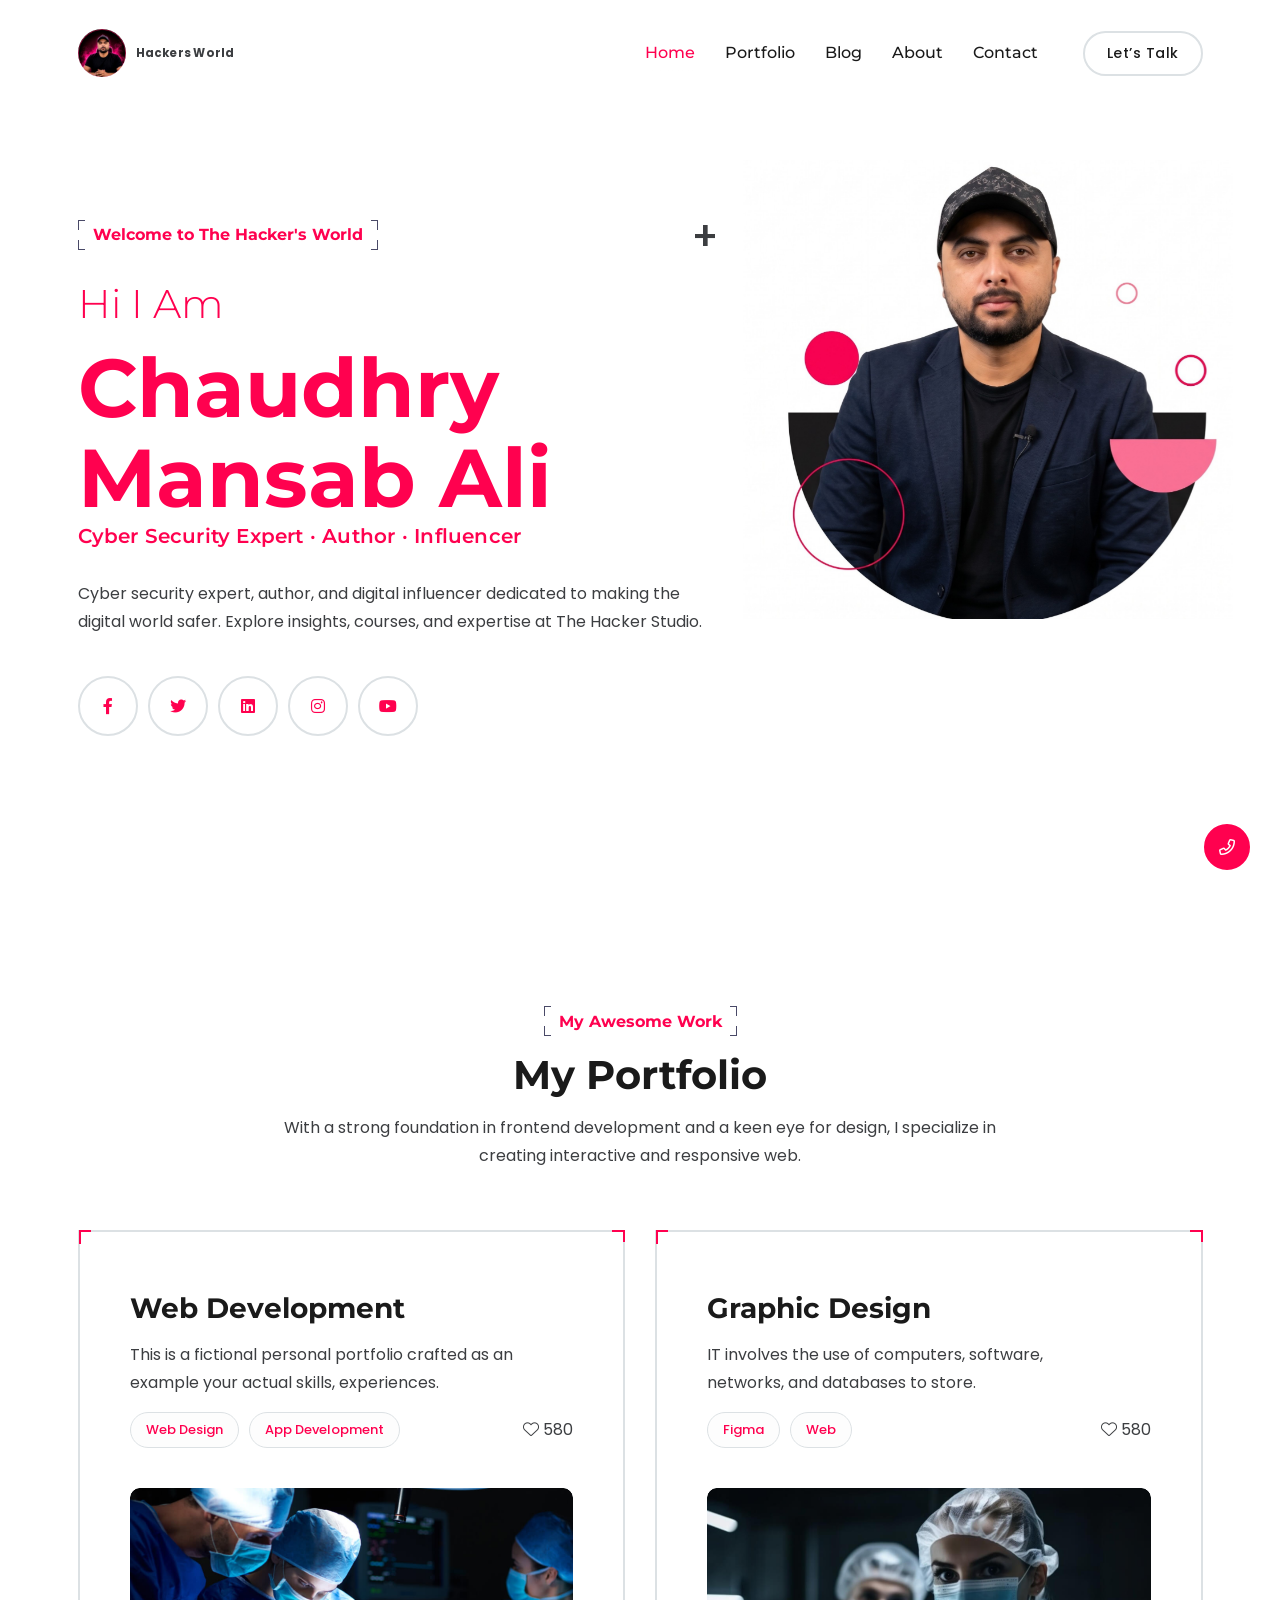
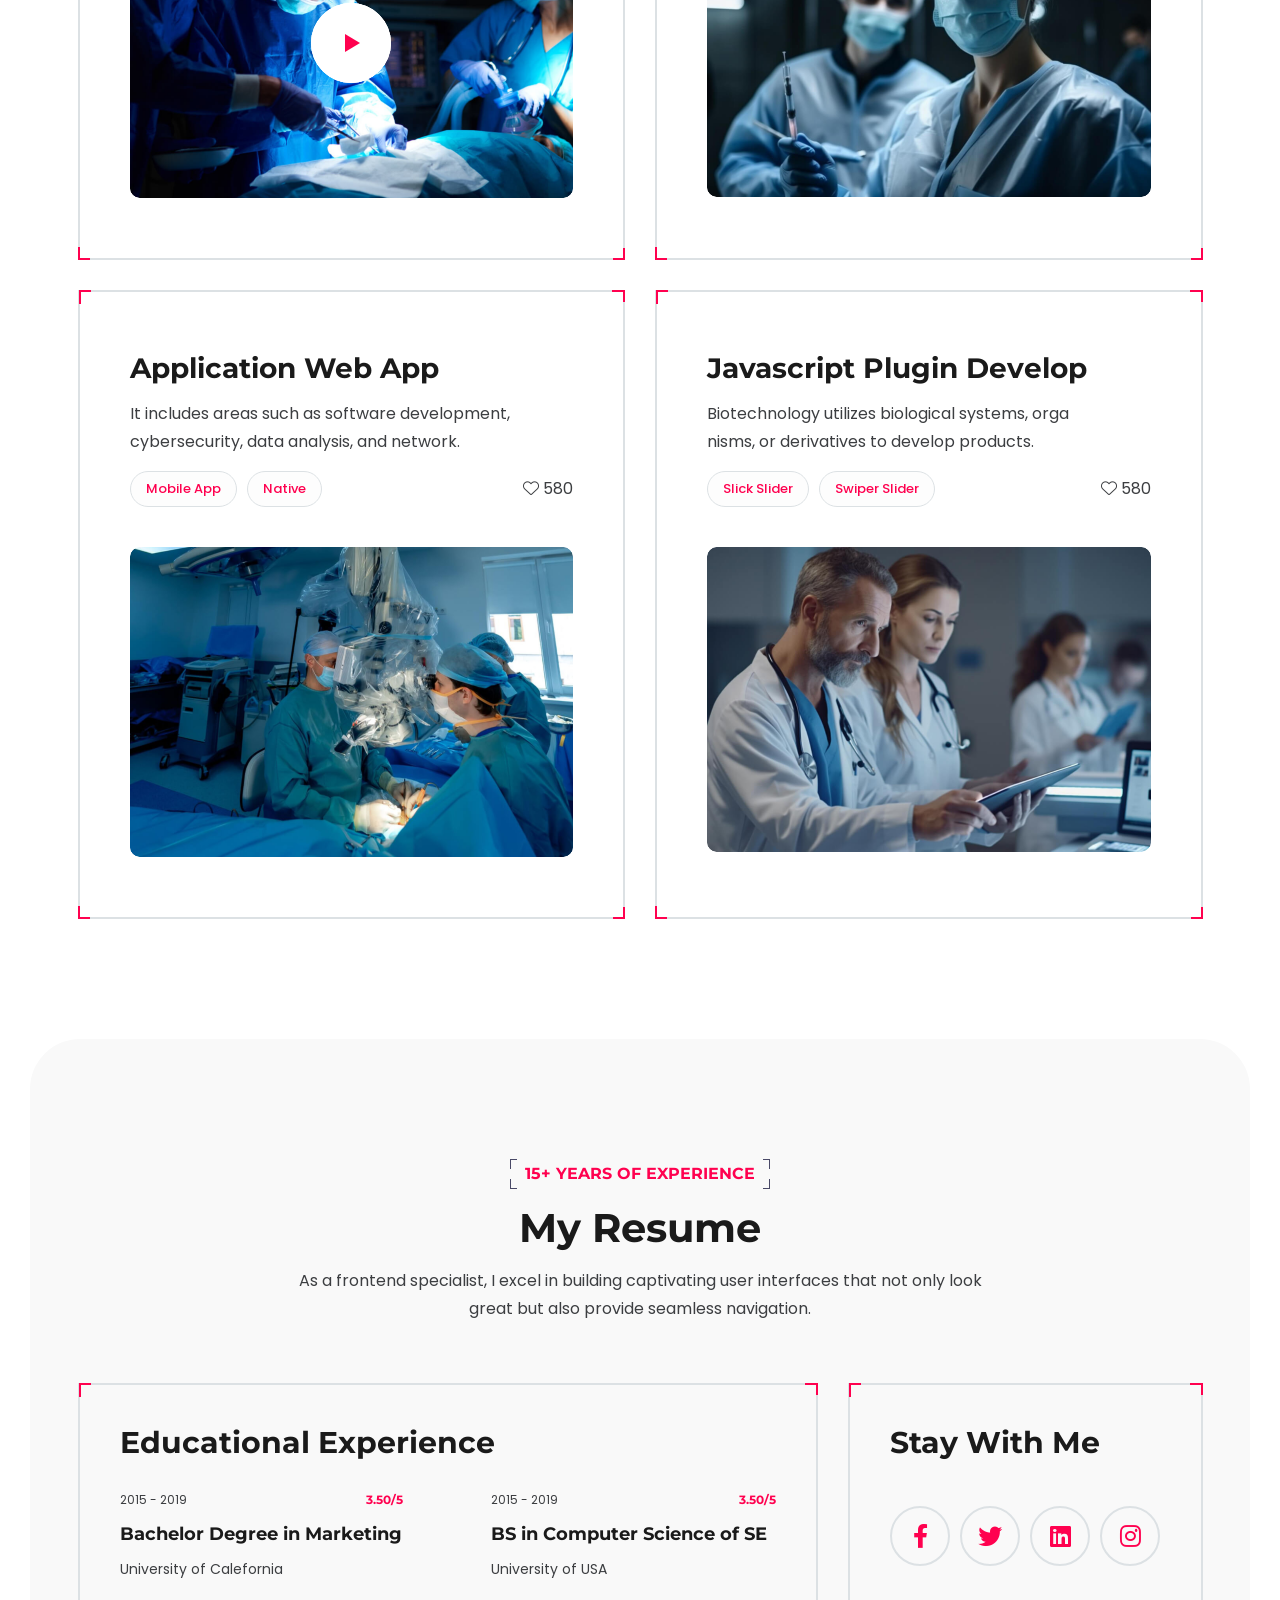
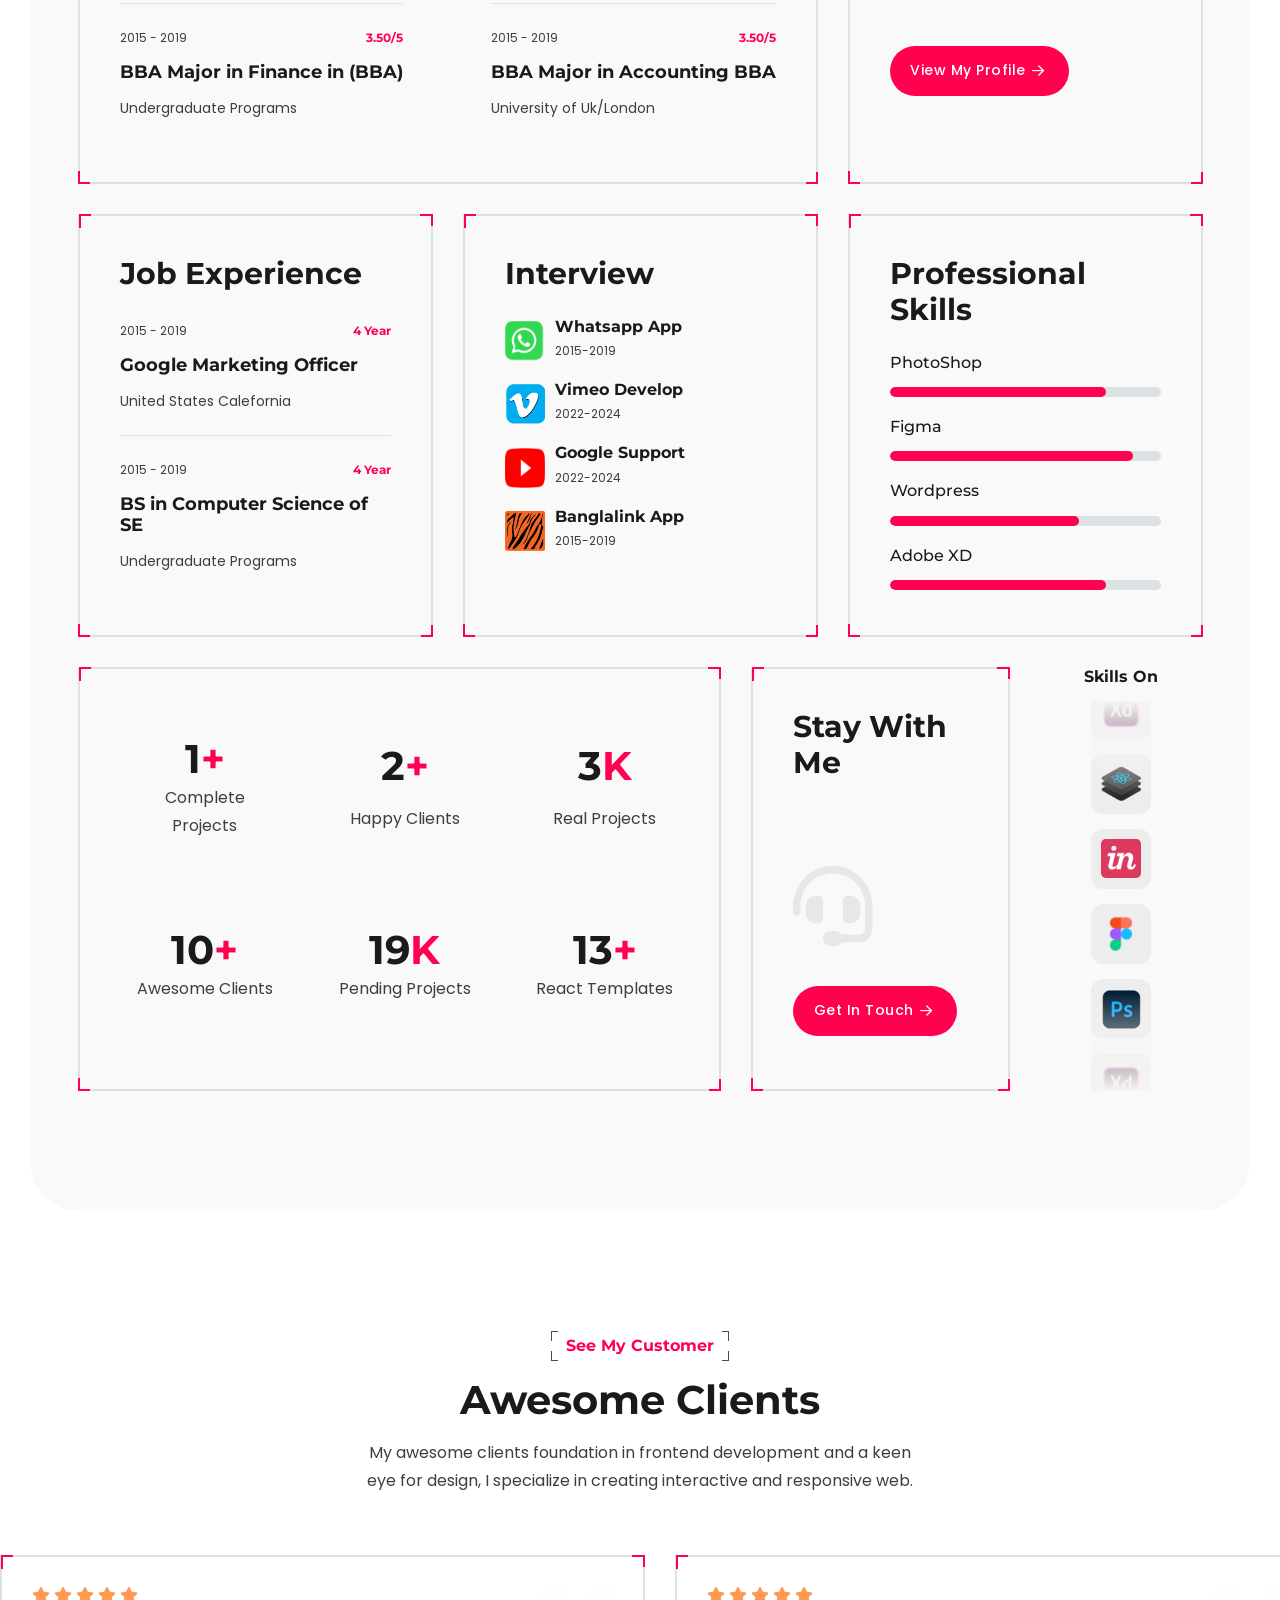
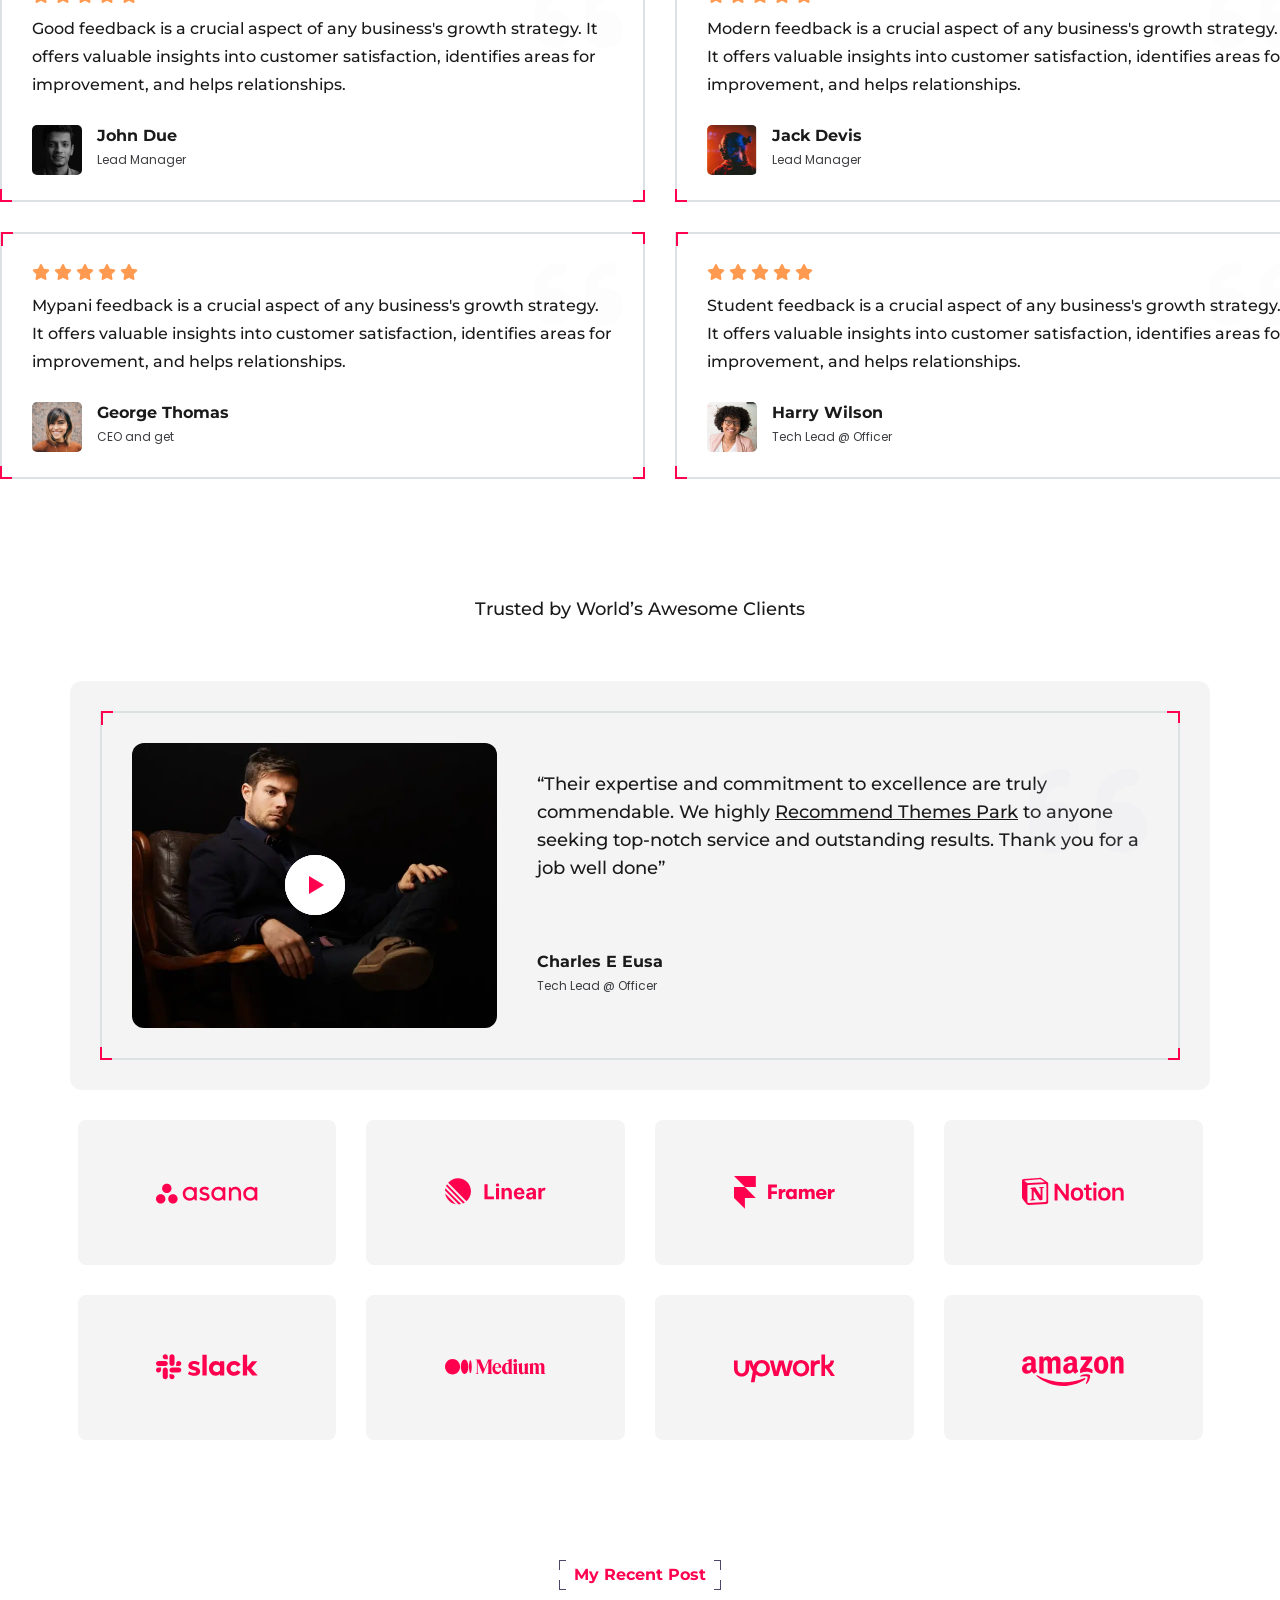
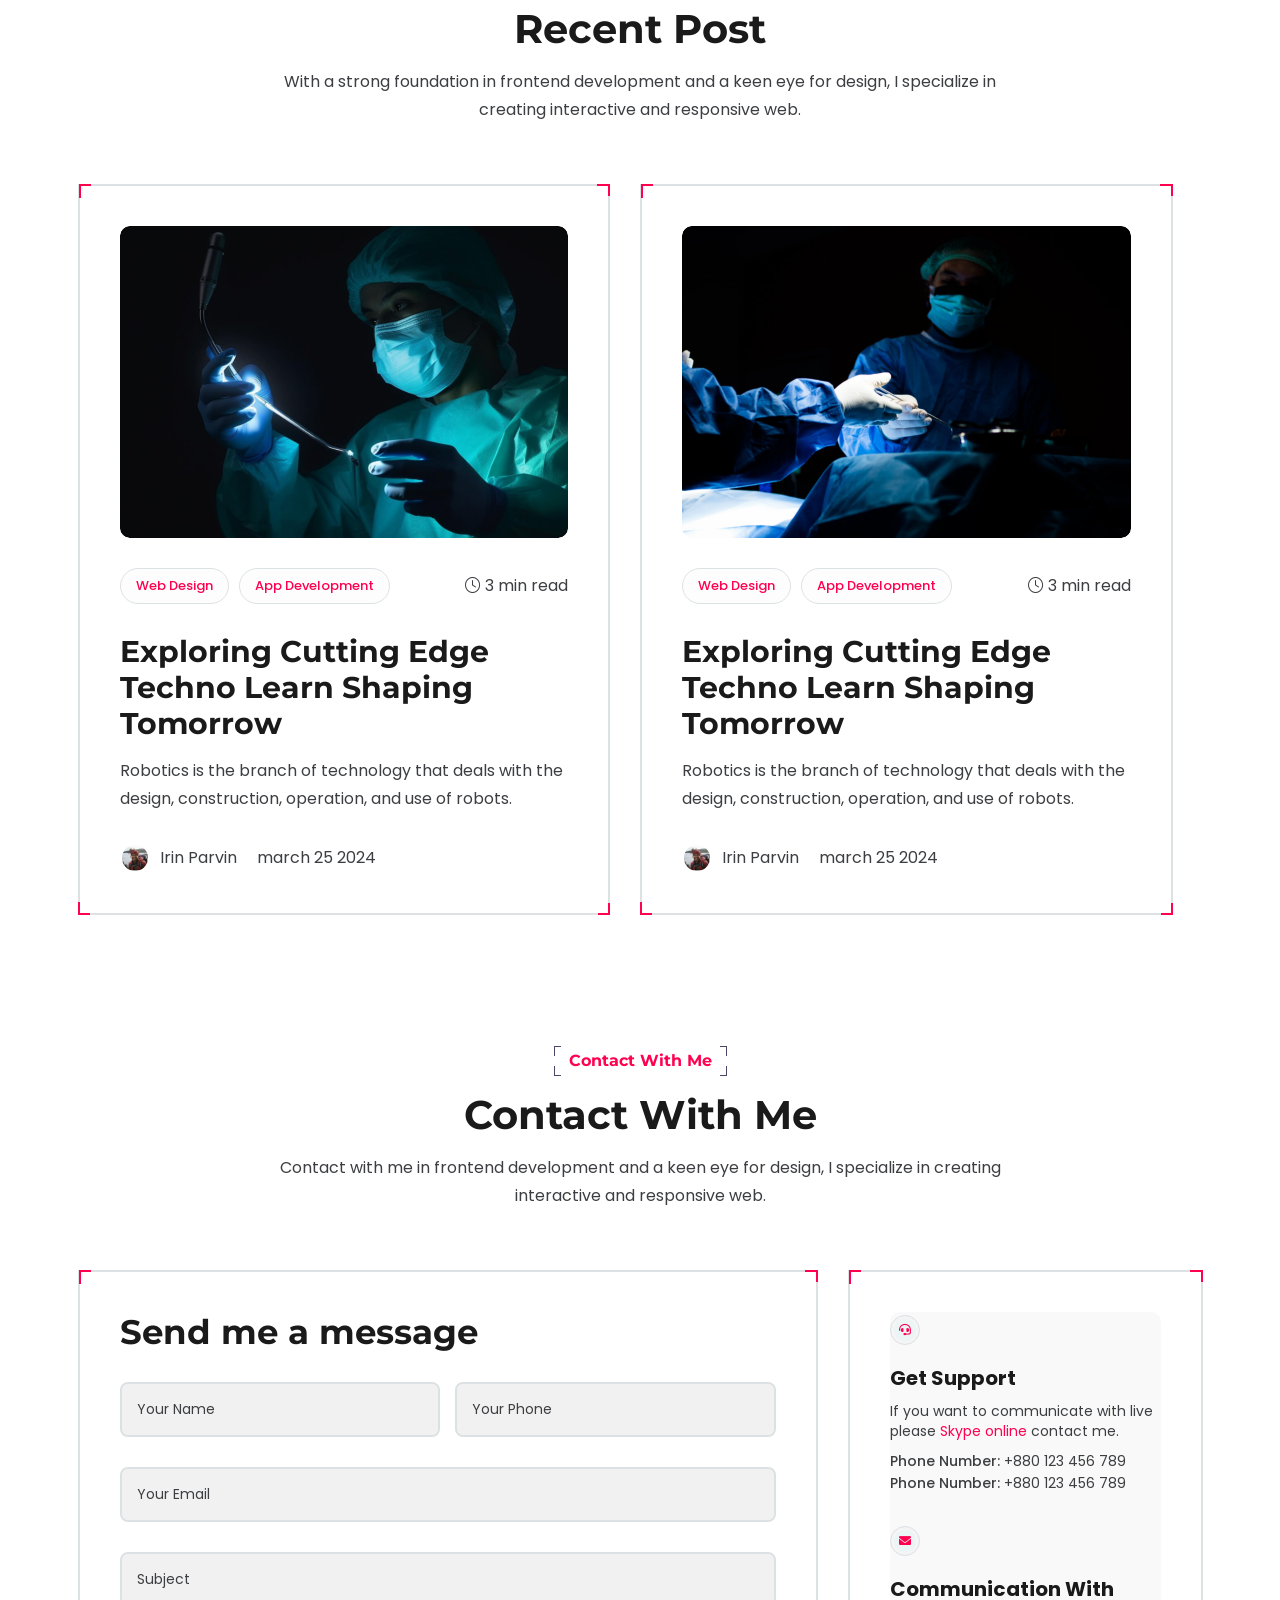
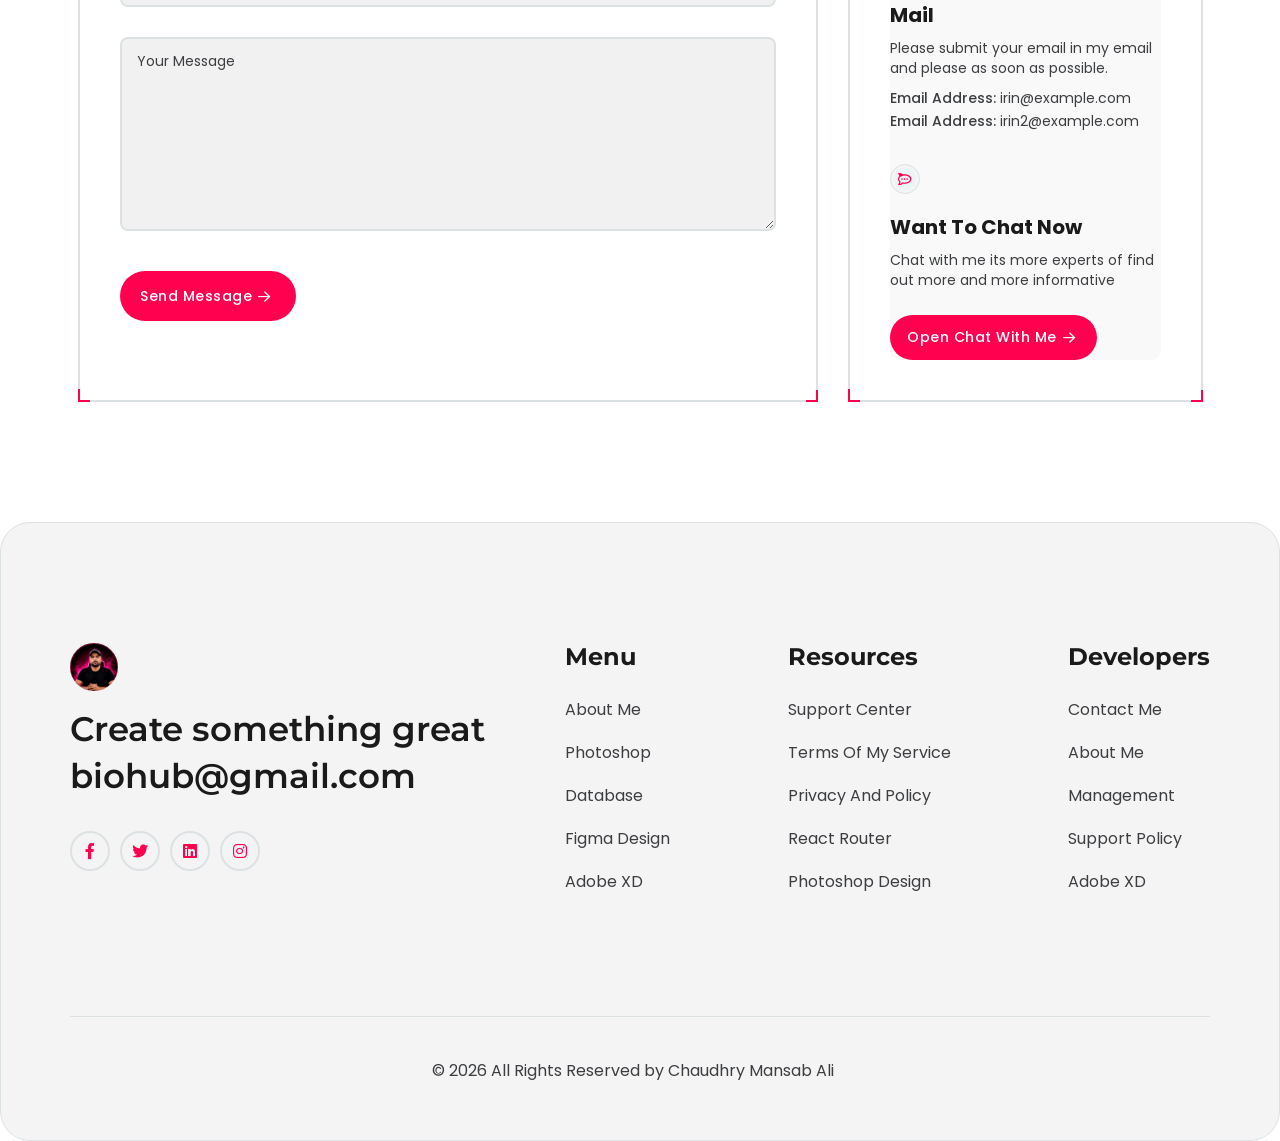
==== commit 1af8e32f: "new" ====
--- a/index.html
+++ b/index.html
@@ -94,9 +94,10 @@
                 <div class="col-lg-12">
                     <div class="header-content">
                         <div class="logo">
-                            <a href="index.html">
+                            <a href="index.html" style="display:flex;align-items:center;gap:10px;text-decoration:none;">
                                 <img class="logo-dark" src="assets/images/logo/mansab-logo.jpg" alt="Chaudhry Mansab Ali" style="height:48px;width:48px;border-radius:50%;object-fit:cover;">
                                 <img class="logo-white" src="assets/images/logo/mansab-logo.jpg" alt="Chaudhry Mansab Ali" style="height:48px;width:48px;border-radius:50%;object-fit:cover;">
+                                <span style="font-size:1.15rem;font-weight:700;letter-spacing:0.02em;white-space:nowrap;color:inherit;">Hackers World</span>
                             </a>
                         </div>
                         <div class="tmp-header-right">
@@ -106,8 +107,8 @@
                                         <li class="current"><a class="smoth-animation" href="#home">Home</a></li>
                                         <li><a class="smoth-animation" href="#portfolio">Portfolio</a></li>
                                         <li><a href="https://blog.thehackerstudio.com" target="_blank" rel="noopener">Blog</a></li>
-                                        <li><a class="smoth-animation" href="#resume">About</a></li>
-                                        <li><a class="smoth-animation" href="#contact">Contact</a></li>
+                                        <li><a href="about-light.html">About</a></li>
+                                        <li><a href="contact-light.html">Contact</a></li>
                                     </ul>
                                 </nav>
                             </nav>
@@ -132,9 +133,10 @@
             <div class="inner">
                 <div class="header-top">
                     <div class="logo">
-                        <a href="index.html" class="logo-area">
+                        <a href="index.html" class="logo-area" style="display:flex;align-items:center;gap:10px;text-decoration:none;">
                             <img class="logo-dark" src="assets/images/logo/mansab-logo.jpg" alt="Chaudhry Mansab Ali" style="height:48px;width:48px;border-radius:50%;object-fit:cover;">
                             <img class="logo-white" src="assets/images/logo/mansab-logo.jpg" alt="Chaudhry Mansab Ali" style="height:48px;width:48px;border-radius:50%;object-fit:cover;">
+                            <span style="font-size:1.1rem;font-weight:700;letter-spacing:0.02em;white-space:nowrap;color:inherit;">Hackers World</span>
                         </a>
                     </div>
 
@@ -149,23 +151,22 @@
                     <li><a class="smoth-animation" href="#home">Home</a></li>
                     <li><a class="smoth-animation" href="#portfolio">Portfolio</a></li>
                     <li><a href="https://blog.thehackerstudio.com" target="_blank" rel="noopener">Blog</a></li>
-                    <li><a class="smoth-animation" href="#resume">About</a></li>
-                    <li><a class="smoth-animation" href="#contact">Contact</a></li>
-                    <li><a class="smoth-animation" href="#contact" style="color:var(--color-primary);font-weight:600;">Let's Talk</a></li>
+                    <li><a href="about-light.html">About</a></li>
+                    <li><a href="contact-light.html">Contact</a></li>
+                    <li><a href="contact-light.html" style="color:var(--color-primary);font-weight:600;">Let's Talk</a></li>
                 </ul>
 
                 <!-- social sharea area -->
                 <div class="social-wrapper mt--40">
-                    <span class="subtitle">find with me</span>
+                    <span class="subtitle">Find With Me</span>
                     <div class="social-link">
-                        <a href="#"><i class="fa-brands fa-instagram"></i></a>
-                        <a href="#"><i class="fa-brands fa-linkedin-in"></i></a>
-                        <a href="#"><i class="fa-brands fa-twitter"></i></a>
-                        <a href="#"><i class="fa-brands fa-facebook-f"></i></a>
-                    </div>
-                </div>
-                <!-- end -->
-
+                        <a href="https://facebook.com" target="_blank" aria-label="facebook"><i class="fa-brands fa-facebook-f"></i></a>
+                        <a href="https://twitter.com" target="_blank" aria-label="twitter"><i class="fa-brands fa-twitter"></i></a>
+                        <a href="https://linkedin.com" target="_blank" aria-label="linkedin"><i class="fa-brands fa-linkedin-in"></i></a>
+                        <a href="https://instagram.com" target="_blank" aria-label="instagram"><i class="fa-brands fa-instagram"></i></a>
+                        <a href="https://youtube.com" target="_blank" aria-label="youtube"><i class="fa-brands fa-youtube"></i></a>
+                    </div>
+                </div>
             </div>
         </div>
     </div>
@@ -174,7 +175,7 @@
     <!-- hero section -->
     <div class="banner-style-10" id="home">
         <div class="container">
-            <div class="row align-items-center">
+            <div class="row align-items-start">
                 <div class="col-lg-7 order-xl-1 order-lg-1 order-md-2 order-sm-2 order-2">
                     <div class="content">
                         <div class="flex-column tmp-scroll-trigger tmp-fade-in animation-order-1">
@@ -192,34 +193,28 @@
                             <span style="font-size:clamp(1.4rem,3vw,2rem);line-height:1.35;display:block;font-weight:600;letter-spacing:0.01em;">Cyber Security Expert · Author · Influencer</span>
                         </h1>
                         <p class="description tmp-scroll-trigger tmp-fade-in animation-order-3">
-                            I am a passionate and versatile content creator dedicated to crafting compelling narratives, engaging visuals, and impactful messages. With a keen eye for detail and a love for storytelling.
+                            Cyber security expert, author, and digital influencer dedicated to making the digital world safer. Explore insights, courses, and expertise at The Hacker Studio.
                         </p>
-                        <div class="d-flex align-items-center gap-5 mt-40 flex-wrap max-content" style="visibility: visible; animation-name: moveright;">
-                            <a class="tmp-btn hover-icon-reverse radius-round tmp-scroll-trigger tmp-fade-in animation-order-4" href="#">
-                                <span class="icon-reverse-wrapper">
-                                    <span class="btn-text">Download  CV</span>
-                                <span class="btn-icon"><i class="fa-light fa-download"></i></span>
-                                <span class="btn-icon"><i class="fa-light fa-download"></i></span>
-                                </span>
-                            </a>
-                            <div class="tmp-social-default tmp-scroll-trigger tmp-fade-in animation-order-5">
+                        <div class="d-flex align-items-center gap-5 mt-40 flex-wrap max-content">
+                            <div class="tmp-social-default tmp-scroll-trigger tmp-fade-in animation-order-4">
                                 <a href="https://facebook.com" target="_blank" class="tmp-social-item" aria-label="facebook"><i class="fab fa-facebook-f"></i></a>
                                 <a href="https://twitter.com" target="_blank" class="tmp-social-item" aria-label="twitter"><i class="fab fa-twitter"></i></a>
                                 <a href="https://linkedin.com" target="_blank" class="tmp-social-item" aria-label="linkedin"><i class="fab fa-linkedin"></i></a>
                                 <a href="https://instagram.com" target="_blank" class="tmp-social-item" aria-label="instagram"><i class="fab fa-instagram"></i></a>
-                            </div>
-                        </div>
-                    </div>
-                </div>
-
-                <div class="col-lg-5 order-xl-2 order-lg-2 order-md-1 order-sm-1 order-1 mb_mdsm--30">
+                                <a href="https://youtube.com" target="_blank" class="tmp-social-item" aria-label="youtube"><i class="fab fa-youtube"></i></a>
+                            </div>
+                        </div>
+                    </div>
+                </div>
+
+                <div class="col-lg-5 order-xl-2 order-lg-2 order-md-1 order-sm-1 order-1 mb_mdsm--30" style="margin-top:-60px;">
                     <div class="thumbnail-wrapper">
                         <div class="banner-icon-shape d-none d-lg-block">
                             <div class="plus-1">+</div>
                             <div class="plus-2">+</div>
                         </div>
                         <div class="thumbnail tmp-scroll-trigger tmp-zoom-in animation-order-1">
-                            <img src="assets/images/doctor/hero-mansab.jpg" width="500" alt="Chaudhry Mansab Ali" style="object-fit:cover;max-height:600px;object-position:top;">
+                            <img src="assets/images/doctor/hero-mansab-v3.jpg" alt="Chaudhry Mansab Ali - Cyber Security Expert" style="width:100%;height:auto;display:block;">
                         </div>
                     </div>
                 </div>
@@ -257,7 +252,7 @@
 
             <div class="row g-5 invers-arrange-container">
                 <div class="col-lg-6 invers-arrange-item">
-                    <div class="portfolio-style-1 inv-hover-item tmp-four-side-border color-border-shape-secondary" data-bs-toggle="modal" data-bs-target="#exampleModalService">
+                    <div class="portfolio-style-1 inv-hover-item tmp-four-side-border color-border-shape-secondary">
                         <div class="tmp-left"></div>
                         <div class="tmp-right"></div>
                         <div class="tmp-bottom"></div>
@@ -294,7 +289,7 @@
                     </div>
                 </div>
                 <div class="col-lg-6 invers-arrange-item">
-                    <div class="portfolio-style-1 inv-hover-item tmp-four-side-border color-border-shape-secondary" data-bs-toggle="modal" data-bs-target="#exampleModalService">
+                    <div class="portfolio-style-1 inv-hover-item tmp-four-side-border color-border-shape-secondary">
                         <div class="tmp-left"></div>
                         <div class="tmp-right"></div>
                         <div class="tmp-bottom"></div>
@@ -327,7 +322,7 @@
                     </div>
                 </div>
                 <div class="col-lg-6 invers-arrange-item">
-                    <div class="portfolio-style-1 inv-hover-item tmp-four-side-border color-border-shape-secondary" data-bs-toggle="modal" data-bs-target="#exampleModalService">
+                    <div class="portfolio-style-1 inv-hover-item tmp-four-side-border color-border-shape-secondary">
                         <div class="tmp-left"></div>
                         <div class="tmp-right"></div>
                         <div class="tmp-bottom"></div>
@@ -360,7 +355,7 @@
                     </div>
                 </div>
                 <div class="col-lg-6 invers-arrange-item">
-                    <div class="portfolio-style-1 inv-hover-item tmp-four-side-border color-border-shape-secondary" data-bs-toggle="modal" data-bs-target="#exampleModalService">
+                    <div class="portfolio-style-1 inv-hover-item tmp-four-side-border color-border-shape-secondary">
                         <div class="tmp-left"></div>
                         <div class="tmp-right"></div>
                         <div class="tmp-bottom"></div>
@@ -810,6 +805,7 @@
         </div>
     </section>
     <!-- resume section end -->
+
 
     <!-- review section -->
     <section class="tmp-section tmp-section-gapTop" id="testimonial">
@@ -1849,6 +1845,9 @@
     </section>
     <!-- review section end -->
 
+
+
+
     <!-- blog section -->
     <section class="tmp-section tmp-section-gapTop doctor-blog" id="blog">
         <div class="container">
@@ -2117,7 +2116,7 @@
                 <div class="tmp-footer-wrapper tmp-section-padding tmp-border-bottom gap-5 d-flex justify-content-between">
                     <div class="tmp-footer-left min-fit mr-50">
                         <a href="index.html" class="tmp-footer-logo mb-1">
-                            <img class="logo-image" src="assets/images/logo/mansab-logo.jpg" alt="Chaudhry Mansab Ali" style="height:48px;width:48px;border-radius:50%;object-fit:cover;">
+                            <img class="logo-image" src="assets/images/logo/mansab-logo.jpg" alt="Chaudhry Mansab Ali" style="height:48px;width:48px;border-radius:50%;object-fit:cover;vertical-align:middle;margin-right:8px;">
                         </a>
                         <h4 class="tmp-footer-mail mt-4 mb-5 d-block">
                             Create something great
@@ -2182,7 +2181,7 @@
         <div class="container">
             <div class="row justify-content-center w-100 text-center">
                 <div class="tmp-copyright py-6">
-                    <p>&copy; <span id="year"></span> All Rights Reserved by <a class="hover-moving-primary" target="_blank" href="https://themeforest.net/user/inversweb">InversWeb</a>
+                    <p>&copy; <span id="year"></span> All Rights Reserved by Chaudhry Mansab Ali</p>
                     </p>
                 </div>
             </div>
@@ -2190,170 +2189,6 @@
     </footer>
     <!-- footer section end -->
 
-    <div class="modal tmp-modal fade" id="exampleModal" role="dialog" aria-modal="true">
-        <div class="modal-dialog modal-dialog-centered" role="document">
-            <div class="modal-content">
-                <div class="modal-header">
-                    <button type="button" class="close like-button" data-bs-dismiss="modal" aria-label="Close">
-                        <span aria-hidden="true"><i class="fa-sharp fa-light fa-xmark"></i></span>
-                    </button>
-                </div>
-                <div class="modal-body">
-                    <div class="row g-5 align-items-center">
-
-                        <div class="col-lg-12">
-                            <div class="portfolio-popup-thumbnail">
-                                <div class="image">
-                                    <img class="w-100" src="assets/images/technician/work/work-1.jpg" alt="slide">
-                                </div>
-                                <div class="like-product like-button">
-                                    <i class="fa-regular fa-thumbs-up"></i>
-                                    <span>525</span>
-                                </div>
-                            </div>
-                        </div>
-
-                        <div class="col-lg-12">
-                            <div class="text-content-pd">
-                                <span class="category">Featured - Design</span>
-                                <h3 class="mb--30">
-                                    Frontend & Backend Development
-                                </h3>
-                                <p class="mb--20">Lorem ipsum, dolor sit amet consectetur adipisicing elit. Illo, numquam omnis itaque officia magni nisi ullam minima, sed molestiae cum facilis ipsam voluptatum expedita esse odit vero? Porro, aliquam voluptate.</p>
-                                <p>Fuga tenetur repellendus ipsam corporis dicta nesciunt similique deserunt alias inventore tempore, pariatur odit aut, quasi delectus? Nam repellendus molestias possimus, totam blanditiis mollitia, consequatur, rem ratione voluptatum perspiciatis maxime nulla ut aliquid officia fugit consequuntur quia libero magnam! Obcaecati laudantium voluptatibus itaque voluptatem omnis. Numquam eveniet voluptas quibusdam blanditiis, quia eaque, molestiae libero, laboriosam tempora provident neque! Eligendi nostrum aut reprehenderit! Quod quo, repellat libero cum earum dolor illum dolorem, reiciendis expedita, ea itaque sunt numquam sit?</p>
-
-
-                                <div class="button-group-modal-bottom  mt--40">
-                                    <div class="button-group service-more-btn">
-                                        <a class="tmp-btn icon-hover radius-round btn-sm" href="portfolio-details.html">
-                                            <span class="btn-text">VIEW PROJECT</span>
-                                            <span class="btn-icon"><i class="fa-light fa-arrow-right"></i></span>
-                                        </a>
-                                    </div>
-                                    <div class="social-share-with-text">
-                                        <span>Share :</span>
-                                        <div class="tmp-social-default sm-size justify-content-start">
-                                            <a href="https://facebook.com" target="_blank" class="tmp-social-item" aria-label="facebook"><i class="fab fa-facebook-f"></i></a>
-                                            <a href="https://twitter.com" target="_blank" class="tmp-social-item" aria-label="twitter"><i class="fab fa-twitter"></i></a>
-                                            <a href="https://linkedin.com" target="_blank" class="tmp-social-item" aria-label="linkedin"><i class="fab fa-linkedin"></i></a>
-                                            <a href="https://instagram.com" target="_blank" class="tmp-social-item" aria-label="instagram"><i class="fab fa-instagram"></i></a>
-                                            <a href="https://youtube.com" target="_blank" class="tmp-social-item" aria-label="instagram"><i class="fa-brands fa-youtube"></i></a>
-                                        </div>
-                                    </div>
-                                </div>
-
-                            </div>
-                            <!-- End of .text-content -->
-                        </div>
-                    </div>
-                    <!-- End of .row Body-->
-                </div>
-            </div>
-        </div>
-    </div>
-    <!-- Modal -->
-    <div class="tmp-modal modal fade" id="blogModal">
-        <div class="modal-dialog">
-            <div class="modal-content">
-                <div class="tmp-work-modal-content">
-                    <button type="button" class="btn-close" data-bs-dismiss="modal" aria-label="Close">
-                        <i class="fa-sharp fa-light fa-xmark"></i>
-                    </button>
-                    <div class="tmp-work-modal-thumb">
-                        <figure class="w-100">
-                            <img class="w-100" src="assets/images/technician/blog/1.jpg" alt="">
-                        </figure>
-                    </div>
-                    <h3 class="fw-bold mb-4">Exploring Cutting Edge Techno Learn Shaping Tomorrow</h3>
-                    <p>
-                        In a world increasingly driven by innovation, cutting-edge technology is not just a buzzword—it's a
-                        catalyst for change, shaping the way we live, work, and learn. As we navigate the 21st century, the
-                        intersection of technology and education is becoming increasingly pivotal, influencing the methods,
-                        speed, and effectiveness of learning. This blog explores some of the most impactful technologies
-                        transforming education and how they are shaping the future of learning and, ultimately, our society.
-                    </p>
-                    <h4 class="fw-bold mb-4 mt--25">
-                        1. Artificial Intelligence: Personalizing Education
-                    </h4>
-                    <p>
-                        Artificial Intelligence (AI) is revolutionizing the educational landscape by enabling personalized
-                        learning experiences. AI-powered systems can adapt to the individual learning styles and paces of
-                        students, providing customized resources and feedback. Platforms like Duolingo and Khan Academy
-                        already use AI to tailor lessons to the needs of each learner, ensuring that students engage with
-                        material that is neither too easy nor too difficult.
-
-                        <span class="d-block fw-bold mb-3 mt-4">Impact on the Future:</span>
-                        AI has the potential to democratize education by providing access to quality resources for students
-                        around the world, regardless of geographical location. As AI continues to evolve, we can expect more
-                        sophisticated systems that offer deeper insights into a student’s strengths and weaknesses, enabling
-                        educators to better support their learning journeys.
-                    </p>
-                    <h4 class="fw-bold mb-4 mt--25">
-                        2. Virtual and Augmented Reality: Immersive Learning Environments
-                    </h4>
-                    <p>
-                        Virtual Reality (VR) and Augmented Reality (AR) are breaking down the walls of traditional
-                        classrooms by creating immersive learning environments. Imagine studying ancient history by
-                        virtually walking through the ruins of Pompeii, or learning about marine biology by diving into a
-                        simulated ocean ecosystem. VR and AR make learning more engaging and interactive, helping students
-                        to better retain information.
-
-                        <span class="d-block fw-bold mb-3 mt-4">Impact on the Future:</span>
-                        As VR and AR technologies become more affordable and widespread, they will play a critical role in
-                        enhancing experiential learning. These technologies can also provide safe environments for practical
-                        training in fields like medicine, engineering, and emergency response, where real-world training can
-                        be risky or impractical.
-                    </p>
-                    <h4 class="fw-bold mb-4 mt--25">3. Blockchain Technology: Securing Academic Credentials</h4>
-                    <p>
-                        Blockchain, best known for powering cryptocurrencies, is finding its way into the education sector
-                        by offering a secure method for storing and verifying academic credentials. With blockchain,
-                        diplomas, certificates, and transcripts can be securely stored and easily shared with employers or
-                        institutions, reducing the risk of fraud and simplifying the verification process.
-
-                        <span class="d-block fw-bold mb-3">Impact on the Future:</span>
-                        Blockchain could transform the way we manage educational records, making it easier for students to
-                        transfer credits between institutions or for employers to verify the qualifications of potential
-                        hires. This technology also opens the door to micro-credentialing, where learners can earn and
-                        showcase a series of smaller, verifiable credentials as they acquire new skills throughout their
-                        careers.
-                    </p>
-
-                    <!-- comment form -->
-                    <div class="th-comment-form mt--35">
-                        <div class="th-contact-form">
-                            <h3 class="th-title">Leave a reply</h3>
-                            <form action="#" class="th-form">
-                                <div class="d-flex flex-wrap flex-sm-nowrap gap-md-4 gap-sm-4 gap-0 w-100">
-                                    <div class="form-group w-100">
-                                        <input type="text" name="name" class="form-control" required="" placeholder="Your Name">
-                                    </div>
-                                    <div class="form-group w-100">
-                                        <input type="email" name="email" class="form-control" required="" placeholder="Your Email">
-                                    </div>
-
-                                </div>
-                                <div class="form-group">
-                                    <input type="url" name="phone" class="form-control" required="" placeholder="Your Website">
-                                </div>
-                                <div class="form-group">
-
-                                    <textarea name="msg" class="form-control" required="" id="msg" placeholder="Enter Your Message"></textarea>
-                                </div>
-                                <div class="form-group">
-                                    <button class="tmp-btn icon-hover radius-round" type="submit">
-                                        <span class="btn-text">Submit Comment</span>
-                                        <span class="btn-icon"><i class="fa-sharp fa-regular fa-arrow-right"></i></span>
-                                    </button>
-                                </div>
-                            </form>
-                        </div>
-                    </div>
-                </div>
-            </div>
-        </div>
-    </div>
-    <!-- Modal End -->
     <!-- offcanvase -->
     <div class="main-offcanvase tmp-offcanvas offcanvas offcanvas-start" id="offcanvaseMenu">
         <div class="offcanvas-header p-0">
@@ -2366,7 +2201,7 @@
 					class="fa fa-xmark"></i></button>
         </div>
         <p class="tmp-offcanvas-desc">
-            Biohub is a personal portfolio template. You can customize all.
+            Cyber Security Expert, Author &amp; Influencer &mdash; The Hacker Studio.
         </p>
         <div class="hr my-3"></div>
         <div class="offcanvas-body p-0">
@@ -2386,10 +2221,10 @@
                             <a href="https://blog.thehackerstudio.com" target="_blank" rel="noopener" class="navigation-menu--item-link">Blog</a>
                         </li>
                         <li class="navigation-menu--item">
-                            <a href="#resume" class="navigation-menu--item-link smoth-animation">About</a>
+                            <a href="about-light.html" class="navigation-menu--item-link">About</a>
                         </li>
                         <li class="navigation-menu--item">
-                            <a href="#contact" class="navigation-menu--item-link smoth-animation">Contact</a>
+                            <a href="contact-light.html" class="navigation-menu--item-link">Contact</a>
                         </li>
                     </ul>
                 </nav>
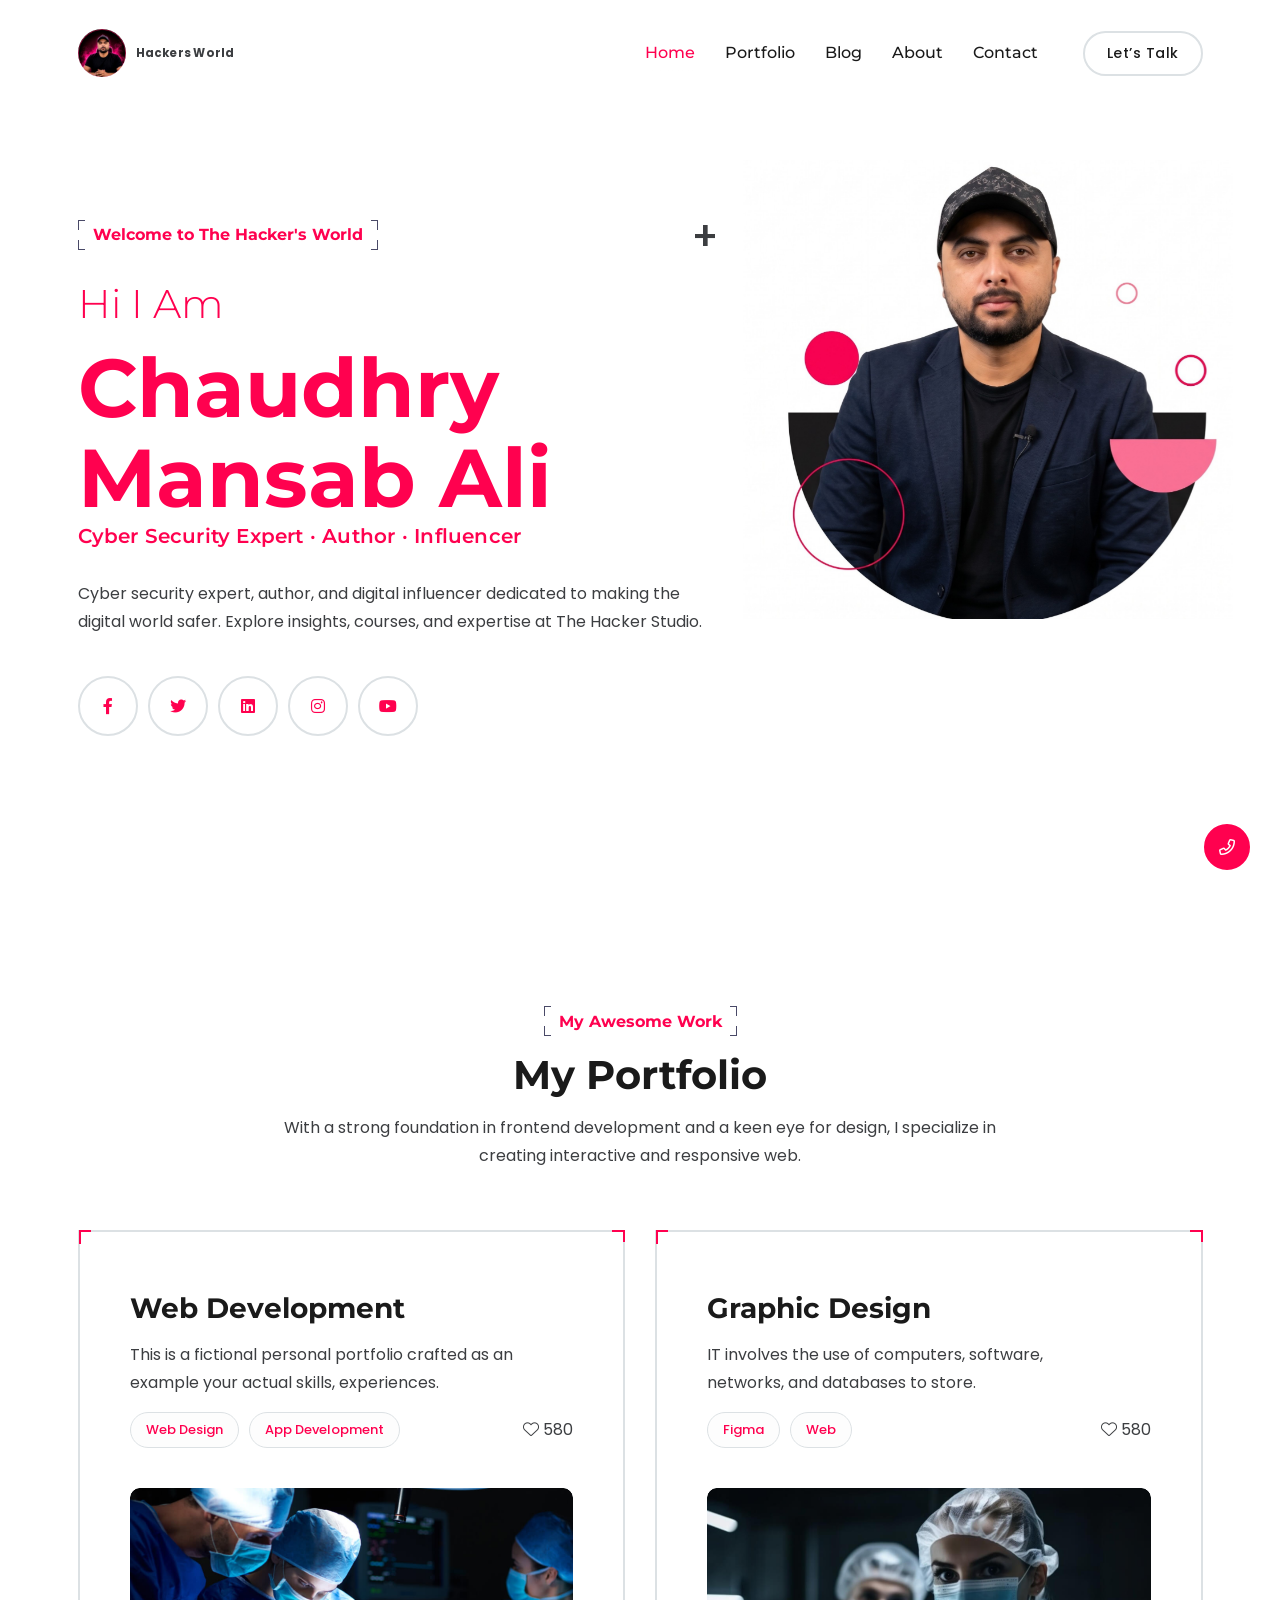
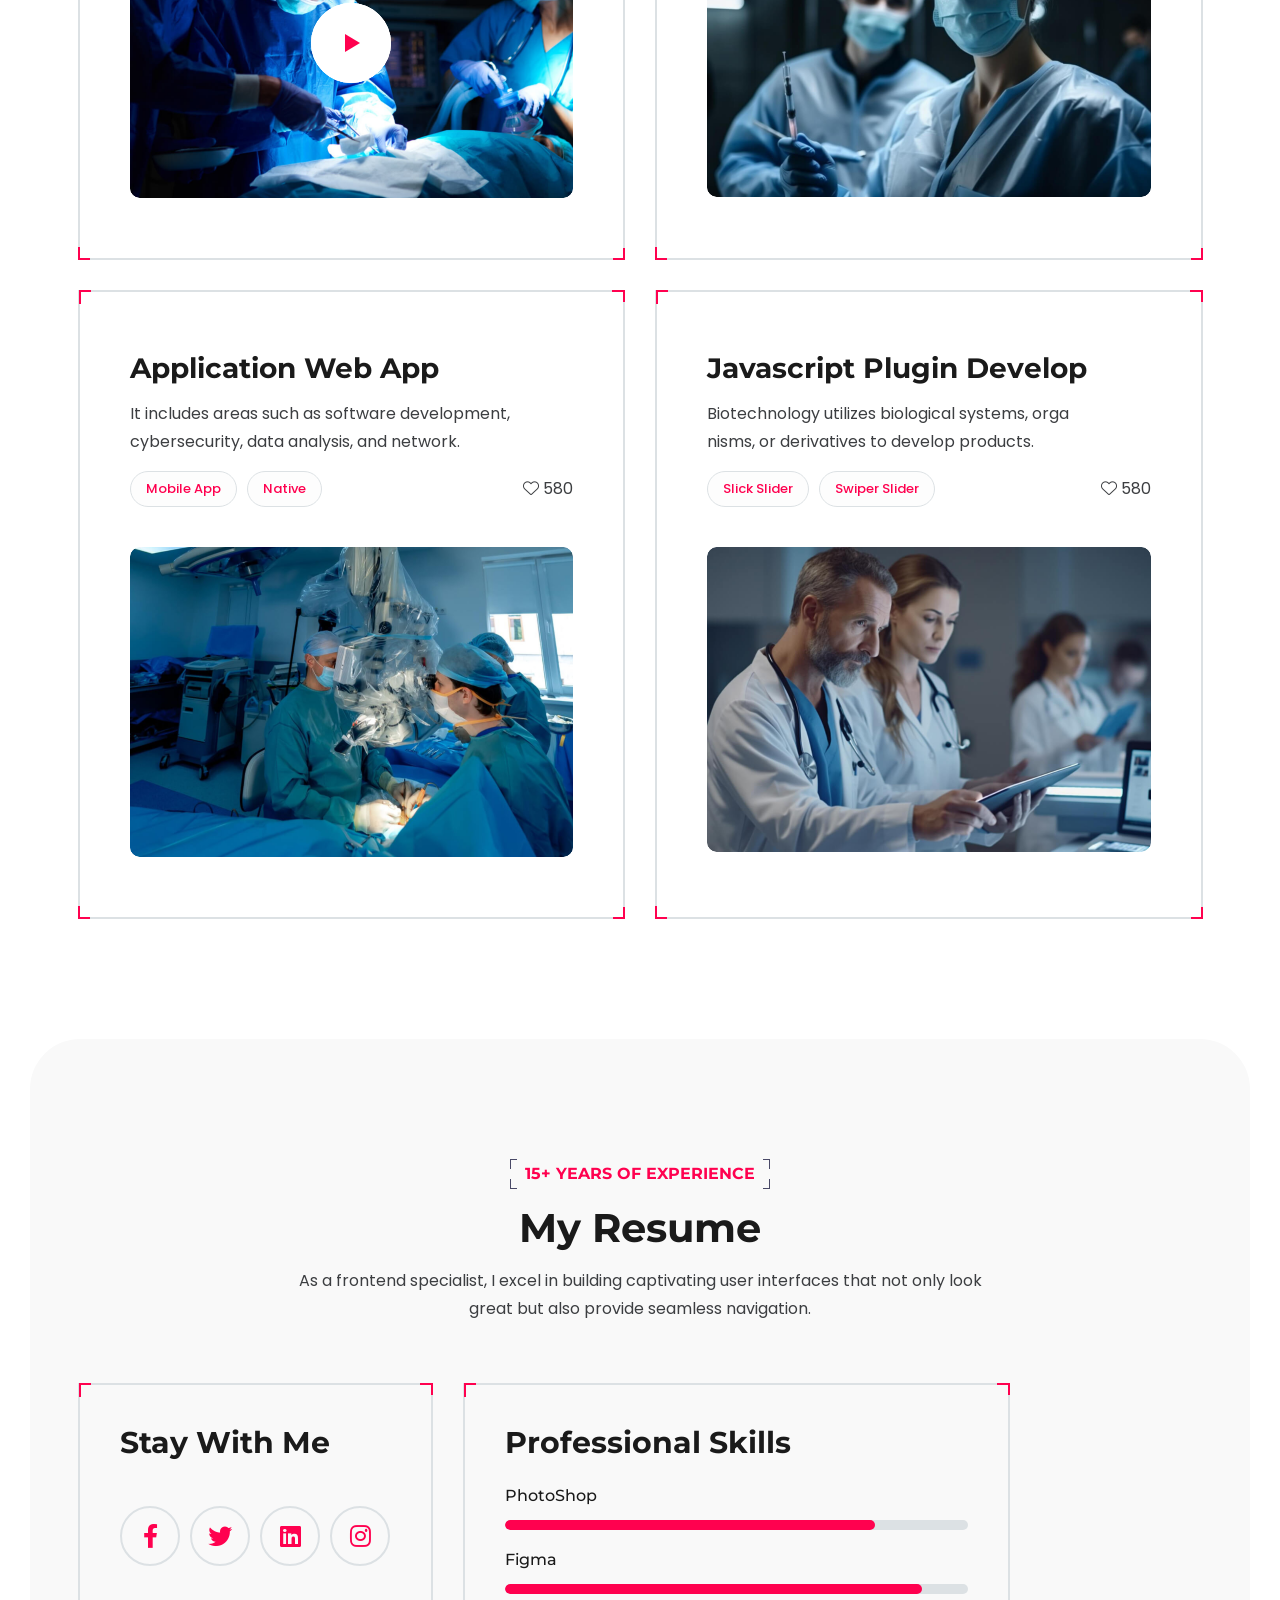
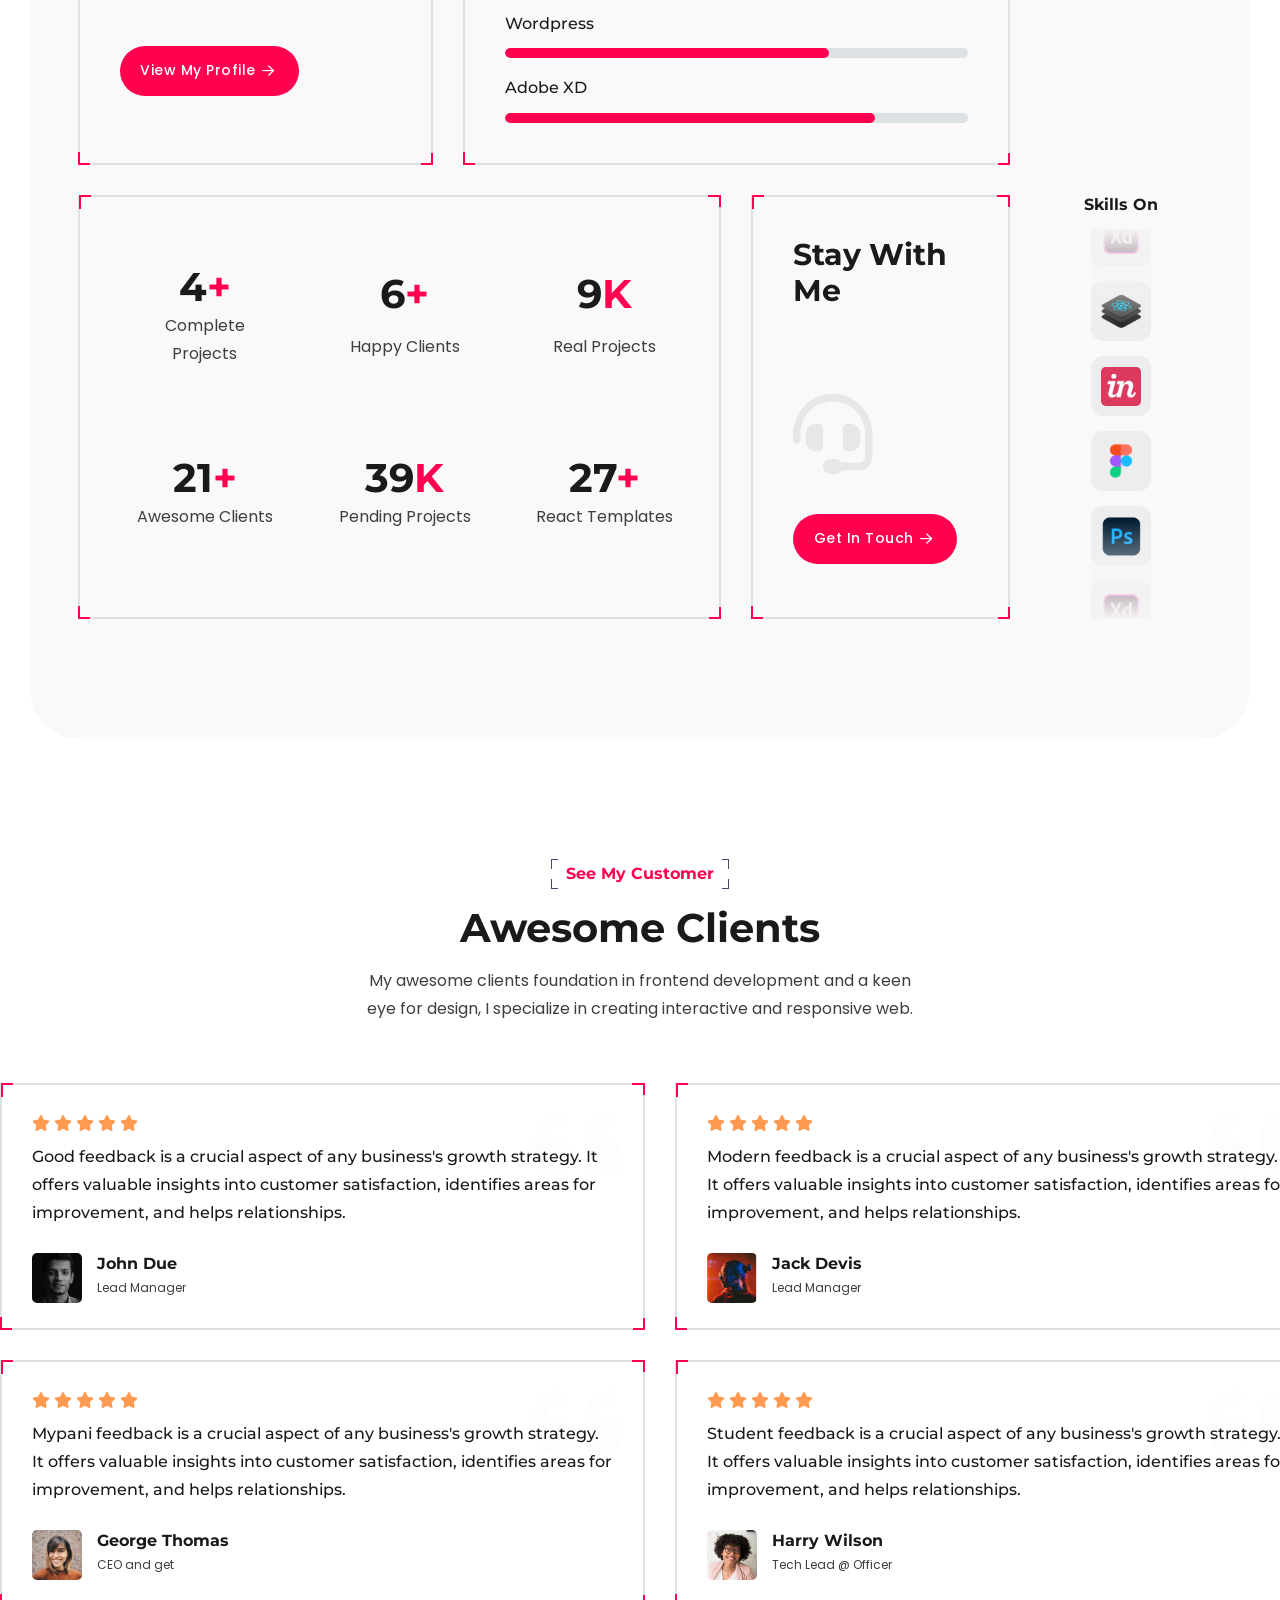
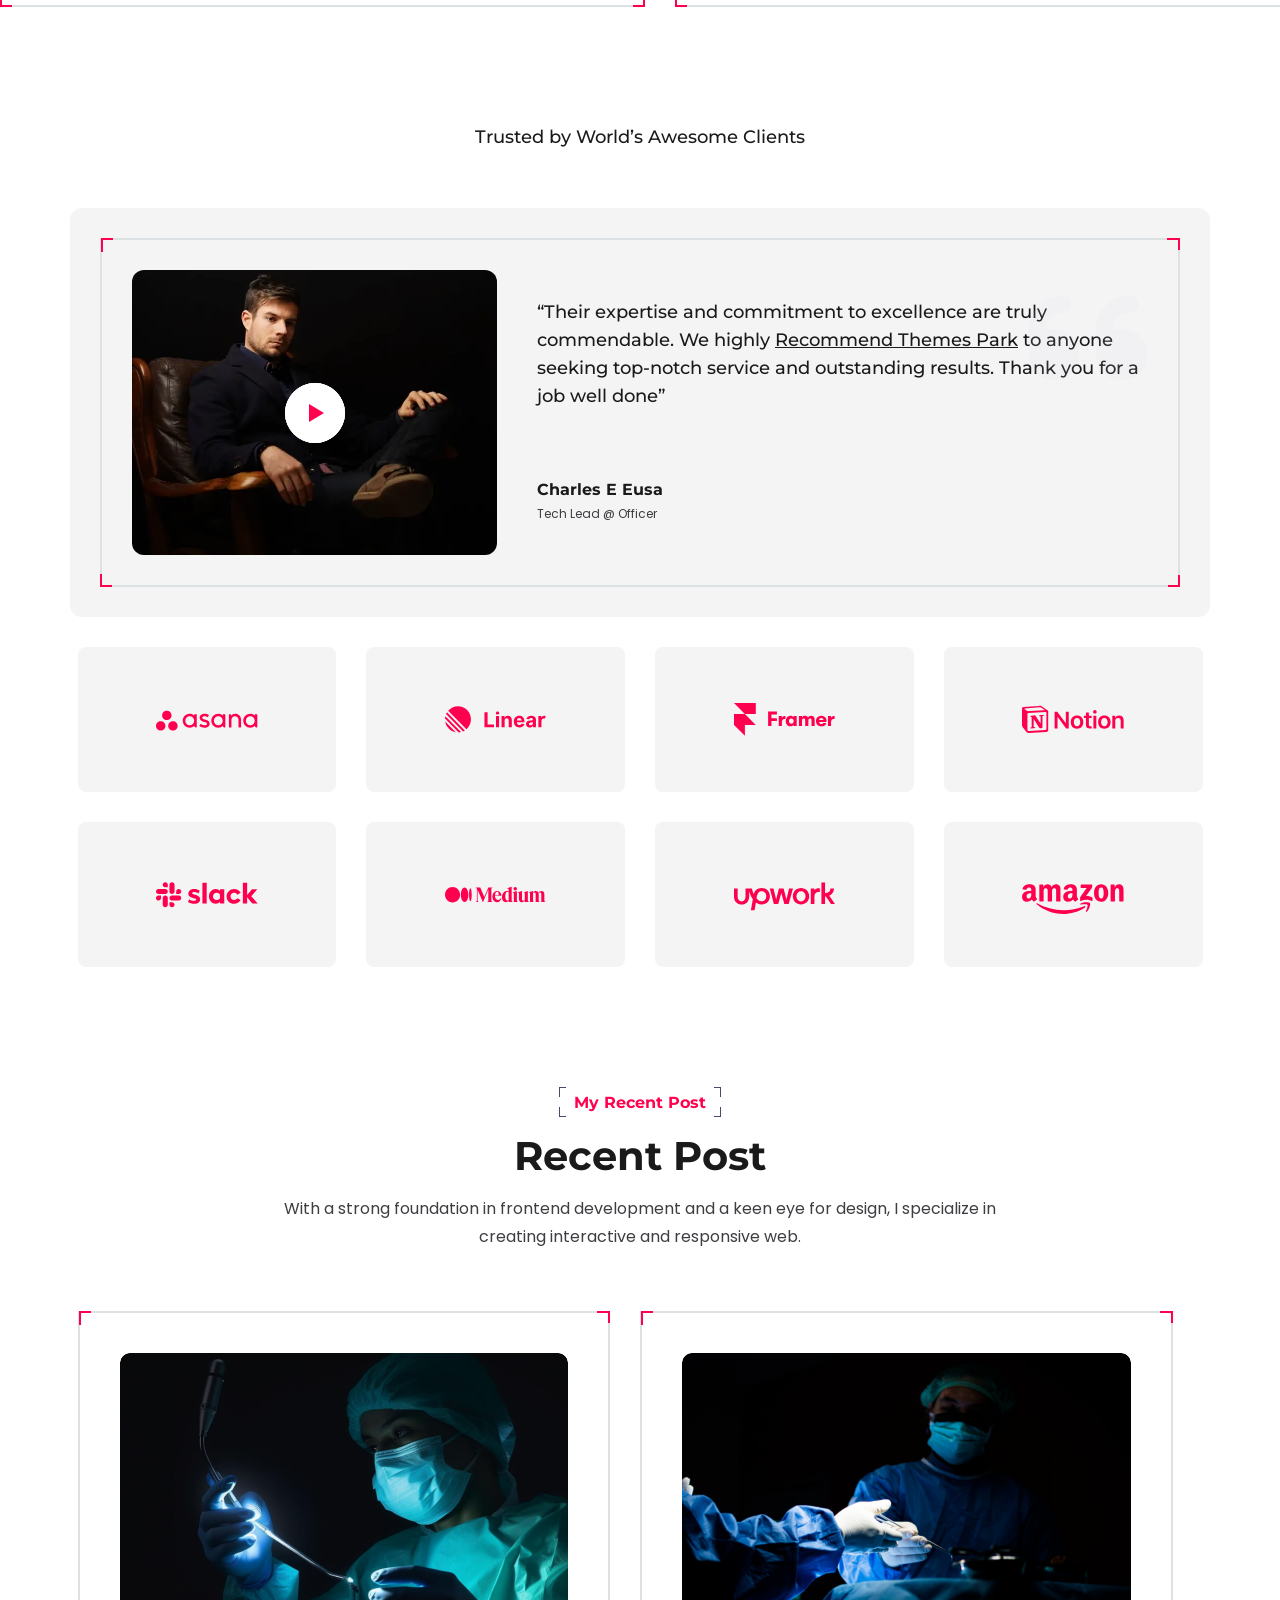
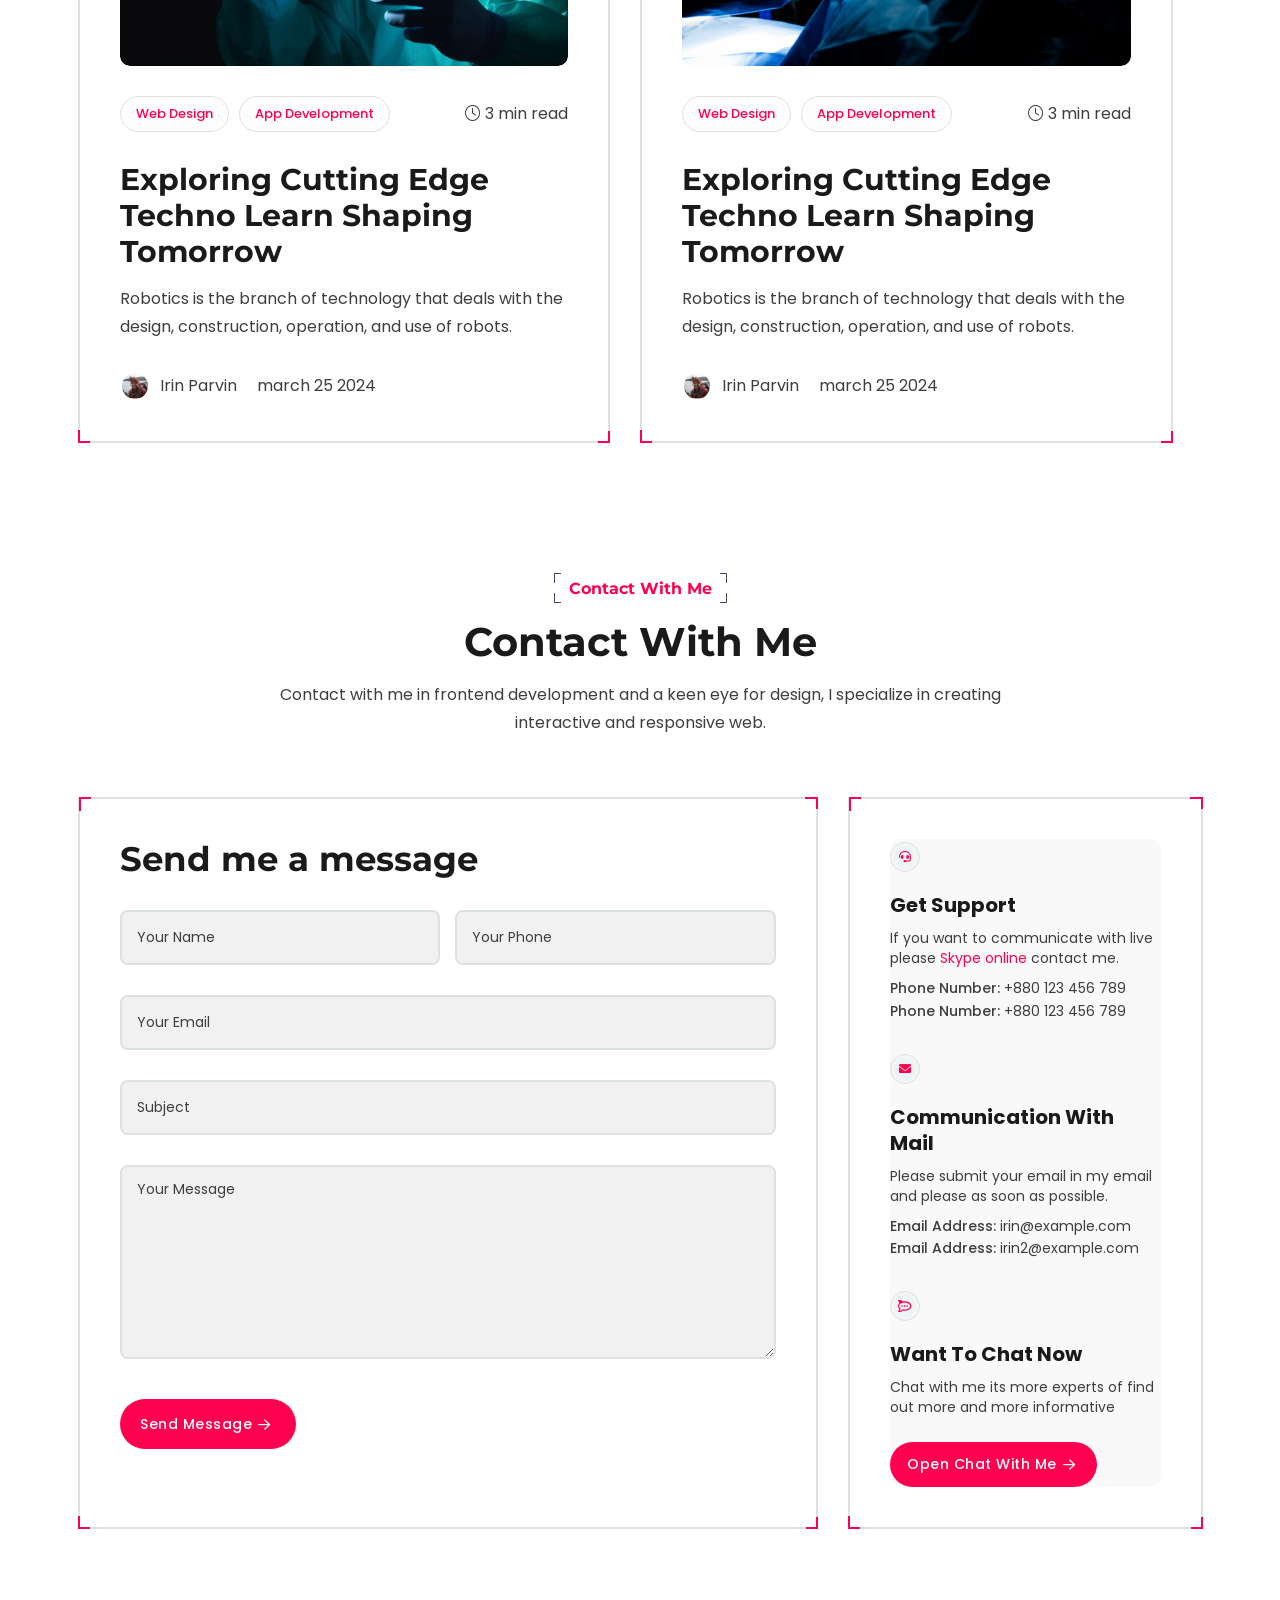
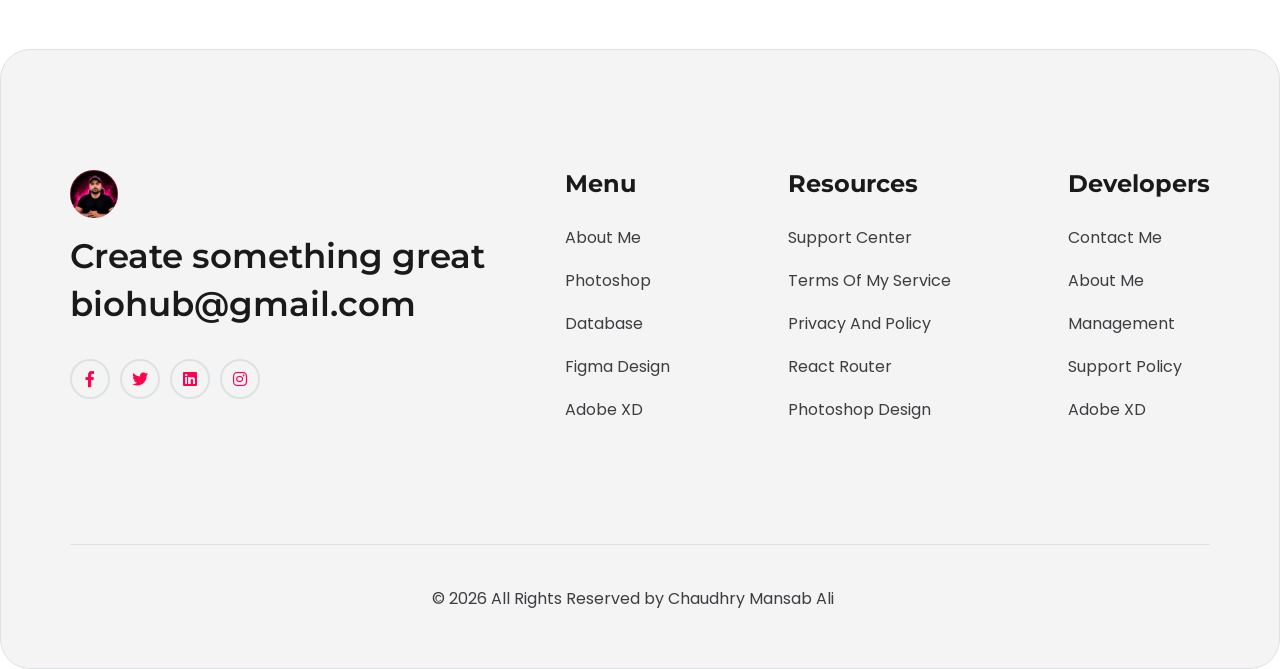
==== commit c9559730: "remove" ====
--- a/index.html
+++ b/index.html
@@ -411,58 +411,6 @@
             </div>
             <!-- End Section Title  -->
             <div class="row g-5">
-                <div class="col-xl-8 col-lg-12 tmp-scroll-trigger tmp-fade-in animation-order-1">
-                    <div class="resume-style-1 tmp-four-side-border border-gap-40">
-                        <div class="tmp-left"></div>
-                        <div class="tmp-right"></div>
-                        <div class="tmp-bottom"></div>
-                        <div class="tmp-bottom-right"></div>
-                        <div class="tmp-skill-full-inner">
-                            <h3 class="main-title">Educational Experience</h3>
-                            <div class="row row-cols-md-2 row-cols-sm-1 justify-content-between tmp-resume">
-                                <div class="content">
-                                    <div class="tmp-skill-single position-relative">
-                                        <div class="time-and-grade">
-                                            <span class="time">2015 - 2019</span>
-                                            <span class="skill-grade">3.50/5</span>
-                                        </div>
-                                        <h4 class="title h5"><a href="#">Bachelor Degree in Marketing</a></h4>
-                                        <p class="subtitle">University of Calefornia</p>
-                                    </div>
-
-                                    <div class="tmp-skill-single position-relative">
-                                        <div class="time-and-grade">
-                                            <span class="time">2015 - 2019</span>
-                                            <span class="skill-grade">3.50/5</span>
-                                        </div>
-                                        <h4 class="title h5"><a href="#">BBA Major in Finance in (BBA)</a></h4>
-                                        <p class="subtitle">Undergraduate Programs</p>
-                                    </div>
-                                </div>
-                                <div class="content">
-                                    <div class="tmp-skill-single position-relative">
-                                        <div class="time-and-grade">
-                                            <span class="time">2015 - 2019</span>
-                                            <span class="skill-grade">3.50/5</span>
-                                        </div>
-                                        <h4 class="title h5"><a href="#">BS in Computer Science of SE</a></h4>
-                                        <p class="subtitle">University of USA</p>
-                                    </div>
-
-                                    <div class="tmp-skill-single position-relative">
-                                        <div class="time-and-grade">
-                                            <span class="time">2015 - 2019</span>
-                                            <span class="skill-grade">3.50/5</span>
-                                        </div>
-                                        <h4 class="title h5"><a href="#">BBA Major in Accounting BBA</a></h4>
-                                        <p class="subtitle">University of Uk/London</p>
-                                    </div>
-                                </div>
-
-                            </div>
-                        </div>
-                    </div>
-                </div>
 
                 <div class="col-xl-4 col-lg-6 tmp-scroll-trigger tmp-fade-in animation-order-2">
                     <div class="resume-style-1 tmp-four-side-border border-gap-40">
@@ -496,108 +444,9 @@
                     </div>
                 </div>
 
-                <div class="col-lg-6 col-xl-4 tmp-scroll-trigger tmp-fade-in animation-order-3">
-                    <div class="resume-style-1 tmp-four-side-border border-gap-40">
-                        <div class="tmp-left"></div>
-                        <div class="tmp-right"></div>
-                        <div class="tmp-bottom"></div>
-                        <div class="tmp-bottom-right"></div>
-
-                        <div class="resume-inner-content text-start">
-                            <div class="tmp-skill-full-inner">
-                                <h3 class="main-title">Job Experience</h3>
-                                <div class="row tmp-resume">
-                                    <div class="content">
-                                        <div class="tmp-skill-single position-relative">
-                                            <div class="time-and-grade">
-                                                <span class="time">2015 - 2019</span>
-                                                <span class="skill-grade">4 Year</span>
-                                            </div>
-                                            <h4 class="title h5"><a href="#">Google Marketing Officer</a></h4>
-                                            <p class="subtitle">United States Calefornia</p>
-                                        </div>
-
-                                        <div class="tmp-skill-single position-relative">
-                                            <div class="time-and-grade">
-                                                <span class="time">2015 - 2019</span>
-                                                <span class="skill-grade">4 Year</span>
-                                            </div>
-                                            <h4 class="title h5"><a href="#">BS in Computer Science of SE</a> </h4>
-                                            <p class="subtitle">Undergraduate Programs</p>
-                                        </div>
-                                    </div>
-                                </div>
-                            </div>
-                        </div>
-                    </div>
-                </div>
-
-                <div class="col-lg-6 col-xl-4 col-xxl-3 tmp-scroll-trigger tmp-fade-in animation-order-4">
-                    <div class="resume-style-1 tmp-four-side-border border-gap-40">
-                        <div class="tmp-left"></div>
-                        <div class="tmp-right"></div>
-                        <div class="tmp-bottom"></div>
-                        <div class="tmp-bottom-right"></div>
-                        <div class="resume-inner-content text-start">
-                            <div class="tmp-skill-full-inner">
-                                <h3 class="main-title">Interview</h3>
-                                <div class="row tmp-interview flex-column gap-4">
-
-                                    <!-- single interview -->
-                                    <div class="d-flex gap-3 align-items-center">
-                                        <div class="tmp-ivi">
-                                            <img src="assets/images/main/interview/1.svg" alt="">
-                                        </div>
-                                        <div class="tmp-ivi-content">
-                                            <h4 class="h6 tmp-ivi-title fw-bold mb-0"><a href="#">Whatsapp App</a></h4>
-                                            <span class="tmp-ivi-date">2015-2019</span>
-                                        </div>
-                                    </div>
-                                    <!-- end single interview -->
-
-                                    <!-- single interview -->
-                                    <div class="d-flex gap-3 align-items-center">
-                                        <div class="tmp-ivi">
-                                            <img src="assets/images/main/interview/2.svg" alt="">
-                                        </div>
-                                        <div class="tmp-ivi-content">
-                                            <h4 class="h6 tmp-ivi-title fw-bold mb-0"><a href="#">Vimeo Develop</a> </h4>
-                                            <span class="tmp-ivi-date">2022-2024</span>
-                                        </div>
-                                    </div>
-                                    <!-- end single interview -->
-
-                                    <!-- single interview -->
-                                    <div class="d-flex gap-3 align-items-center">
-                                        <div class="tmp-ivi">
-                                            <img src="assets/images/main/interview/3.svg" alt="">
-                                        </div>
-                                        <div class="tmp-ivi-content">
-                                            <h4 class="h6 tmp-ivi-title fw-bold mb-0"><a href="#">Google Support</a></h4>
-                                            <span class="tmp-ivi-date">2022-2024</span>
-                                        </div>
-                                    </div>
-                                    <!-- end single interview -->
-
-                                    <!-- single interview -->
-                                    <div class="d-flex gap-3 align-items-center">
-                                        <div class="tmp-ivi">
-                                            <img src="assets/images/main/interview/4.svg" alt="">
-                                        </div>
-                                        <div class="tmp-ivi-content">
-                                            <h4 class="h6 tmp-ivi-title fw-bold mb-0"><a href="#">Banglalink App</a></h4>
-                                            <span class="tmp-ivi-date">2015-2019</span>
-                                        </div>
-                                    </div>
-                                    <!-- end single interview -->
-
-                                </div>
-                            </div>
-                        </div>
-                    </div>
-                </div>
-
-                <div class="col-lg-6 col-xl-4 col-xxl-5 tmp-scroll-trigger tmp-fade-in animation-order-5">
+
+
+                <div class="col-lg-8 col-xl-6 col-xxl-5 tmp-scroll-trigger tmp-fade-in animation-order-1">
                     <div class="resume-style-1 tmp-four-side-border border-gap-40">
                         <div class="tmp-left"></div>
                         <div class="tmp-right"></div>
